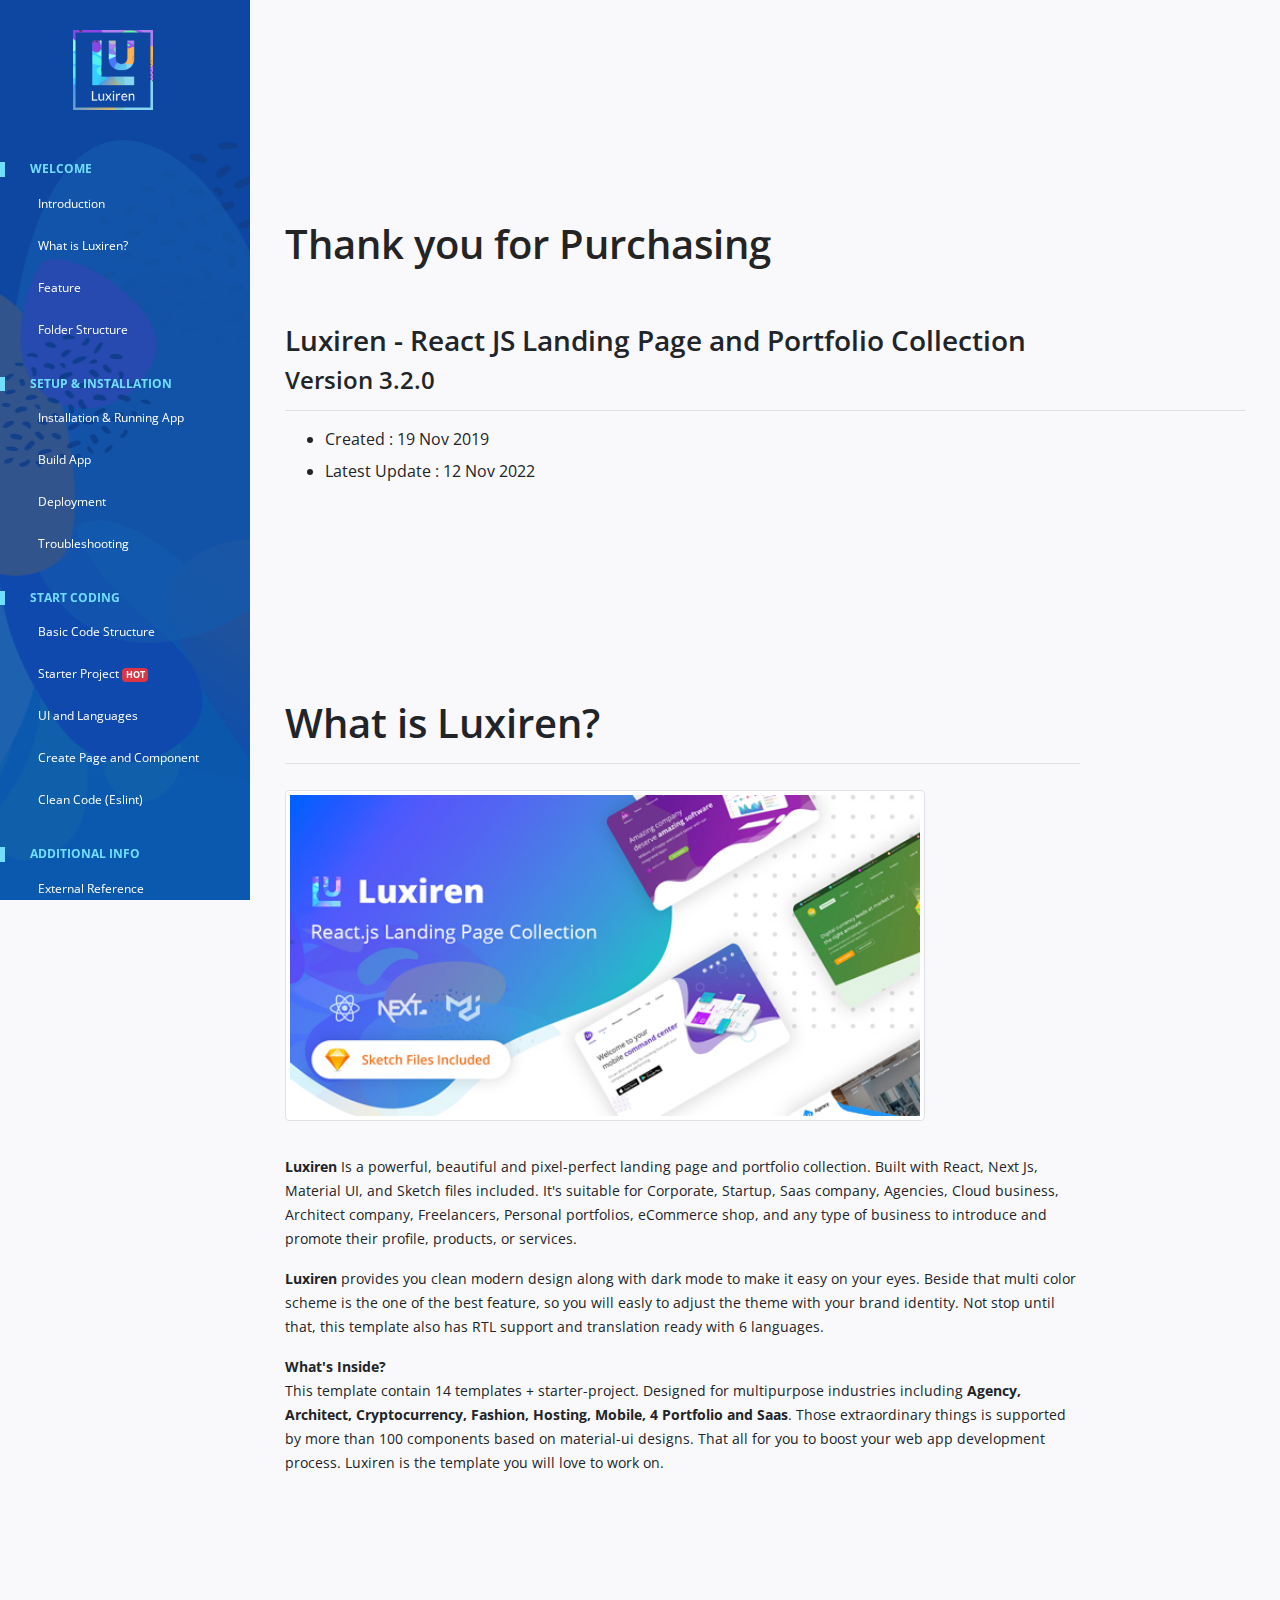
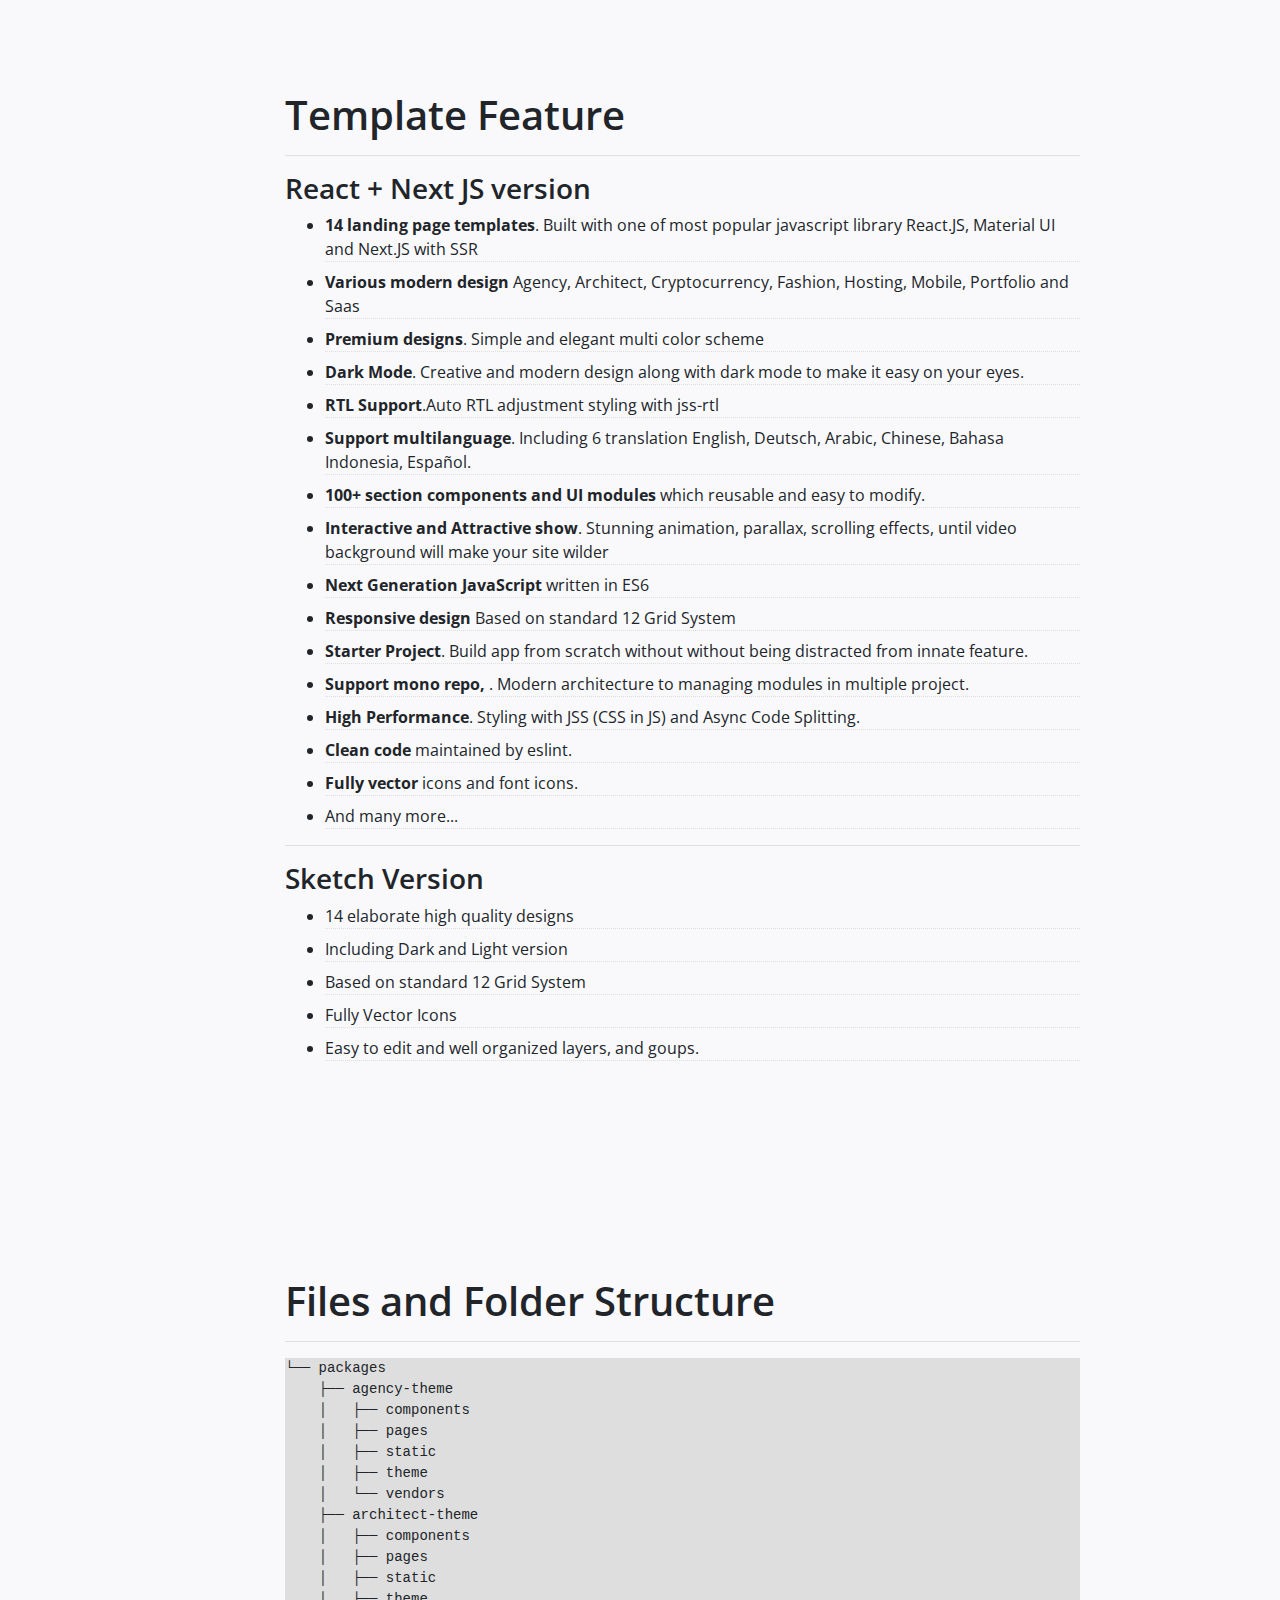
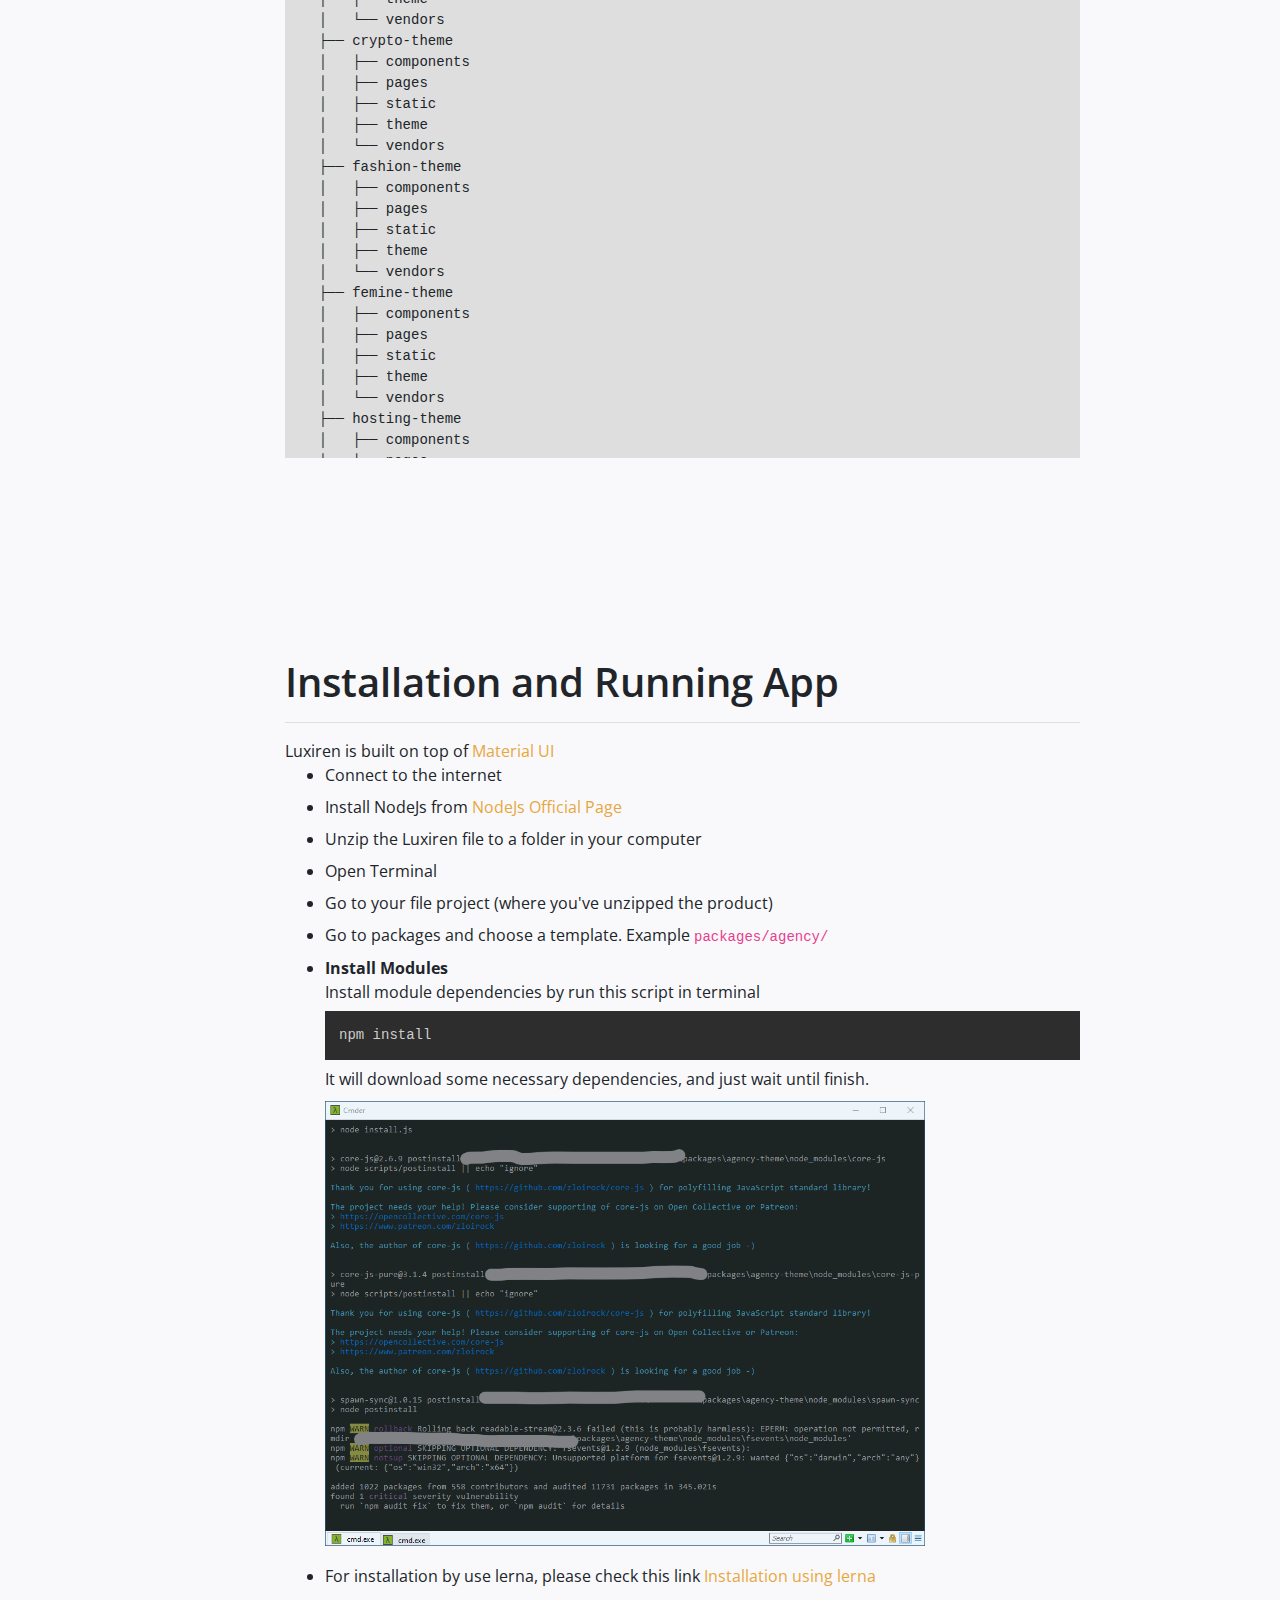
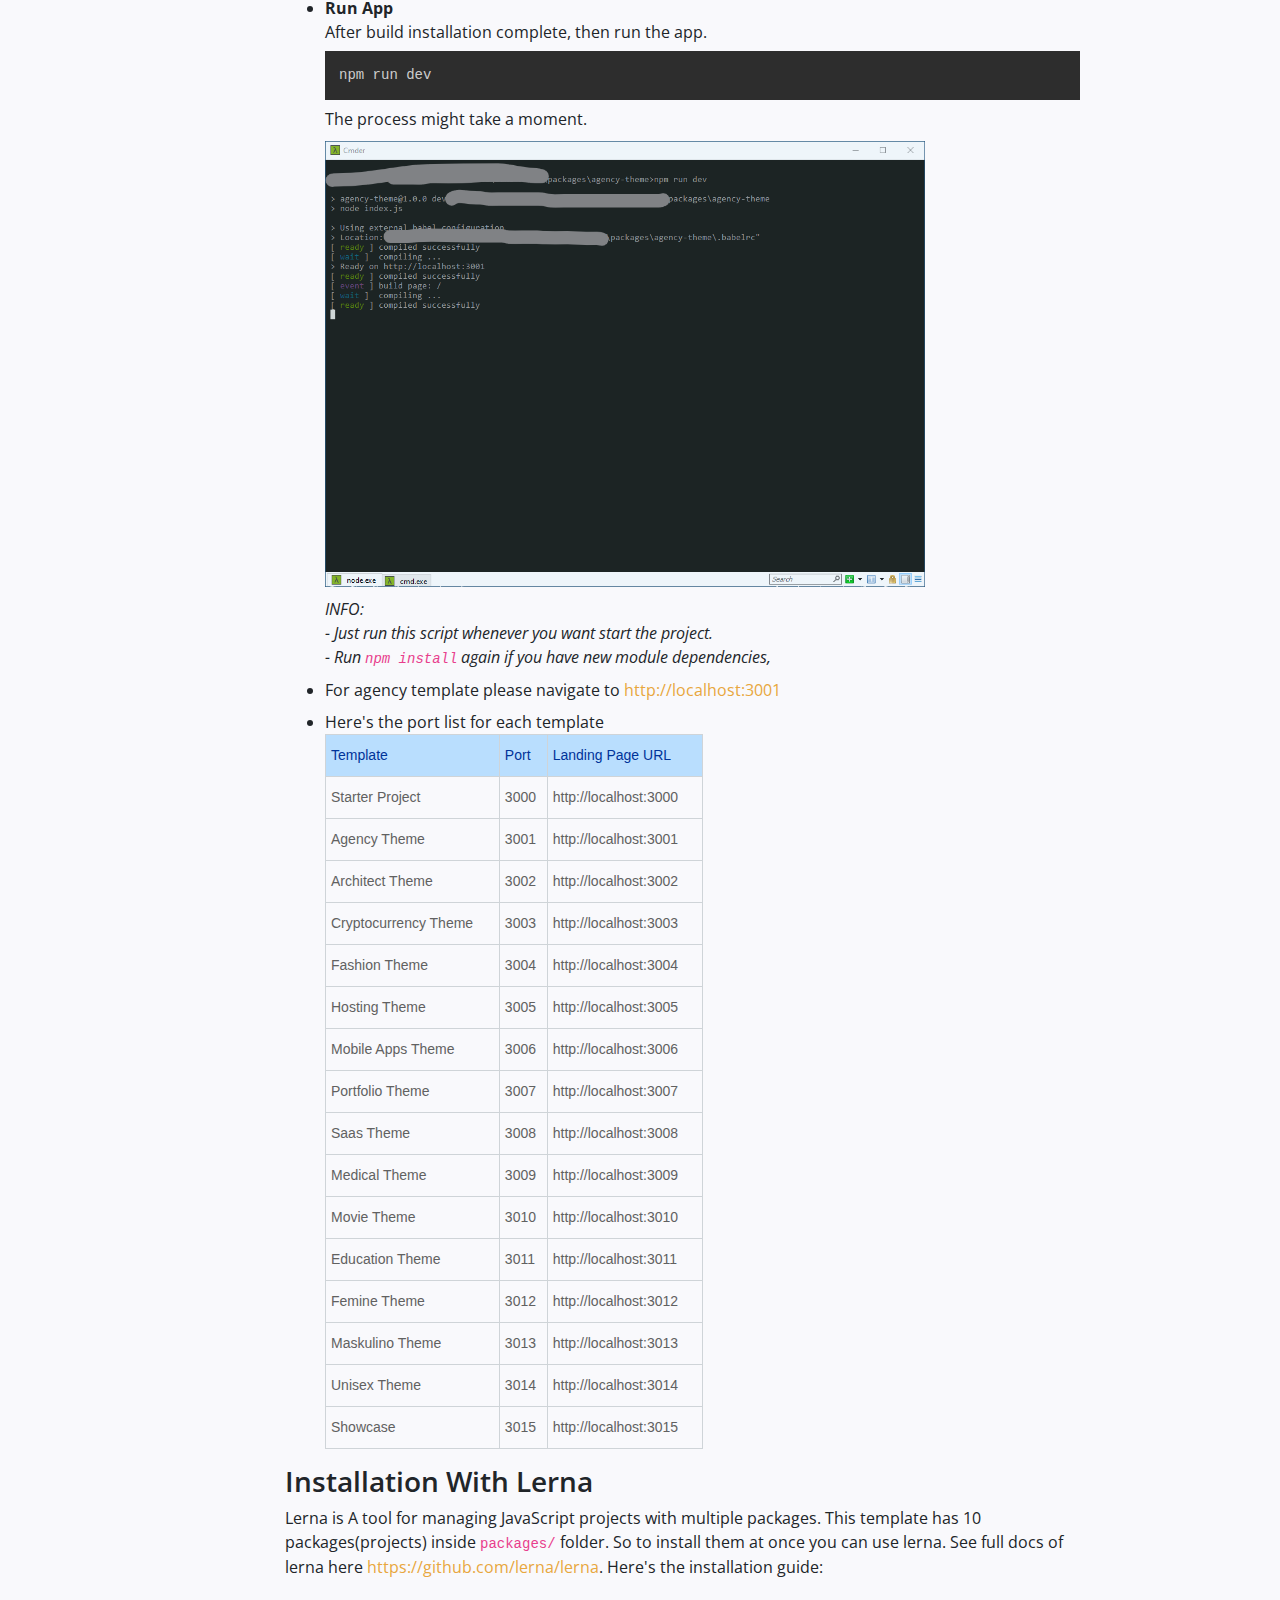
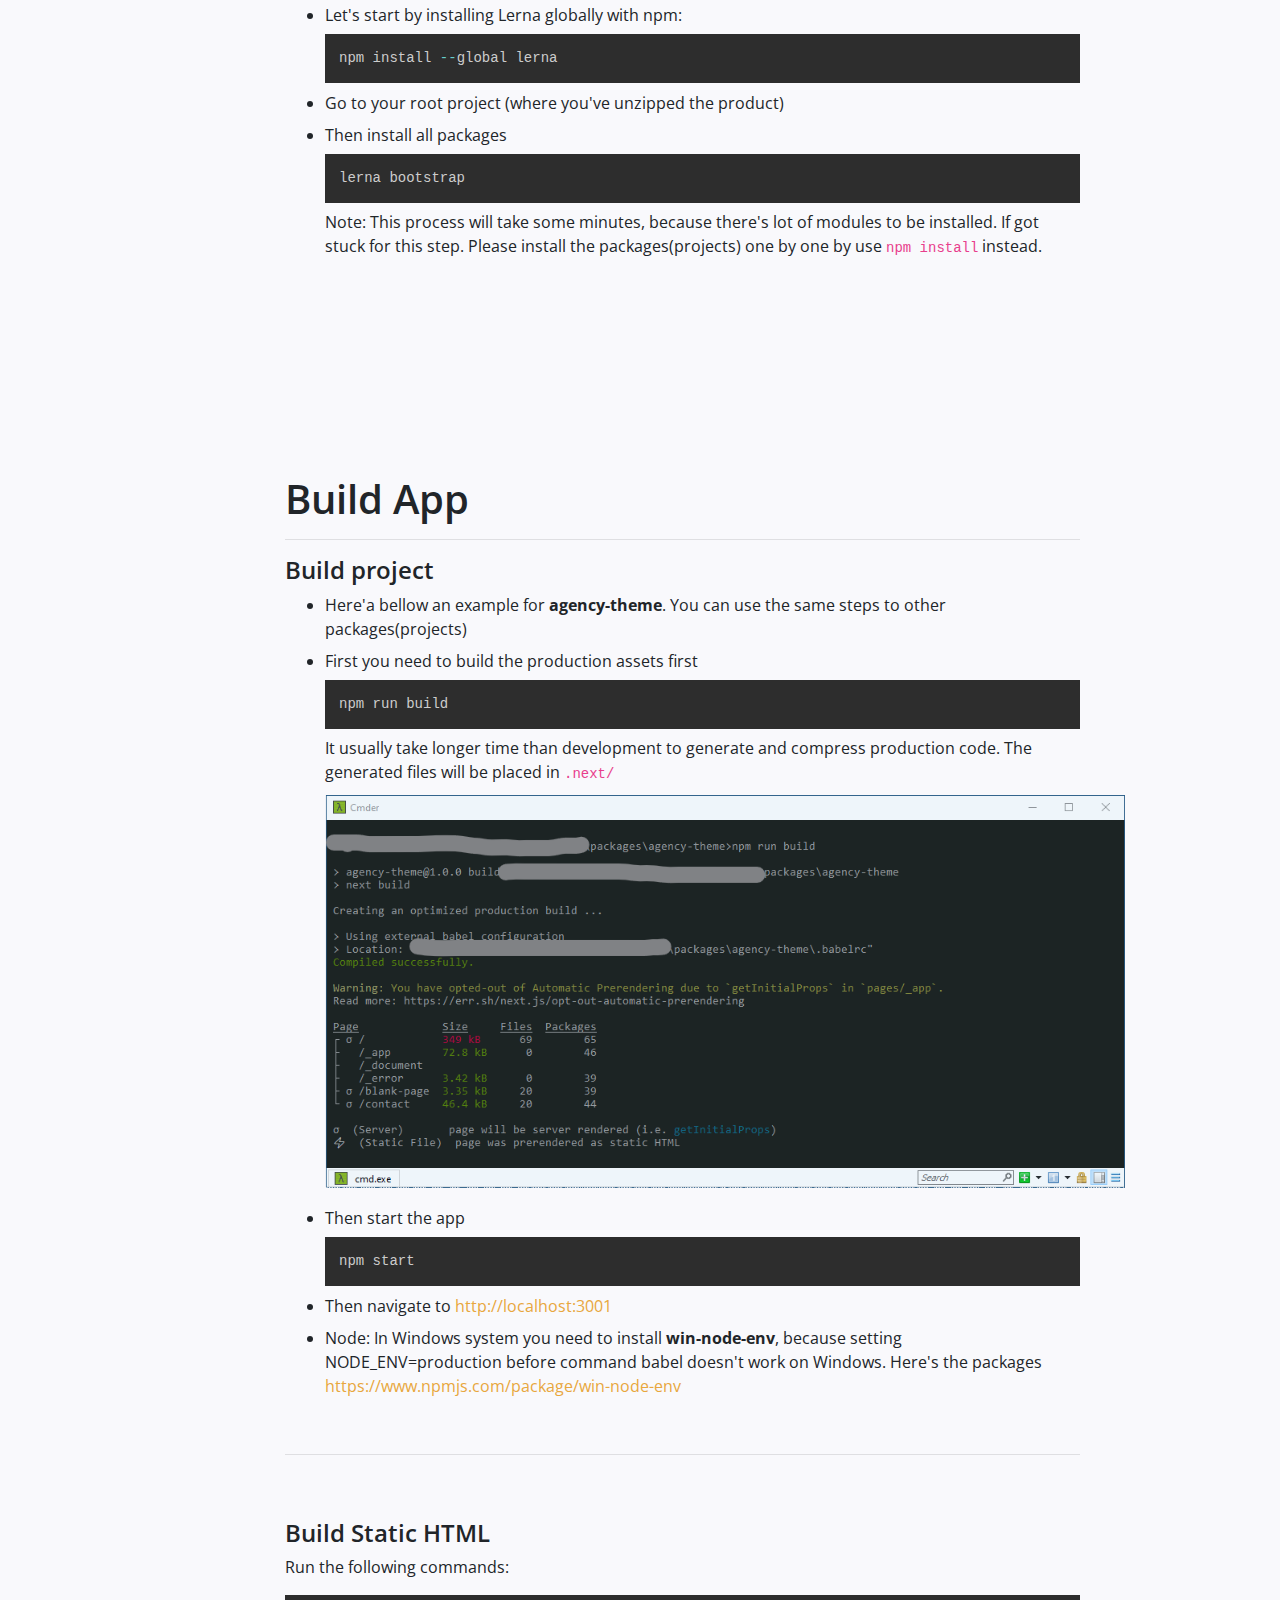
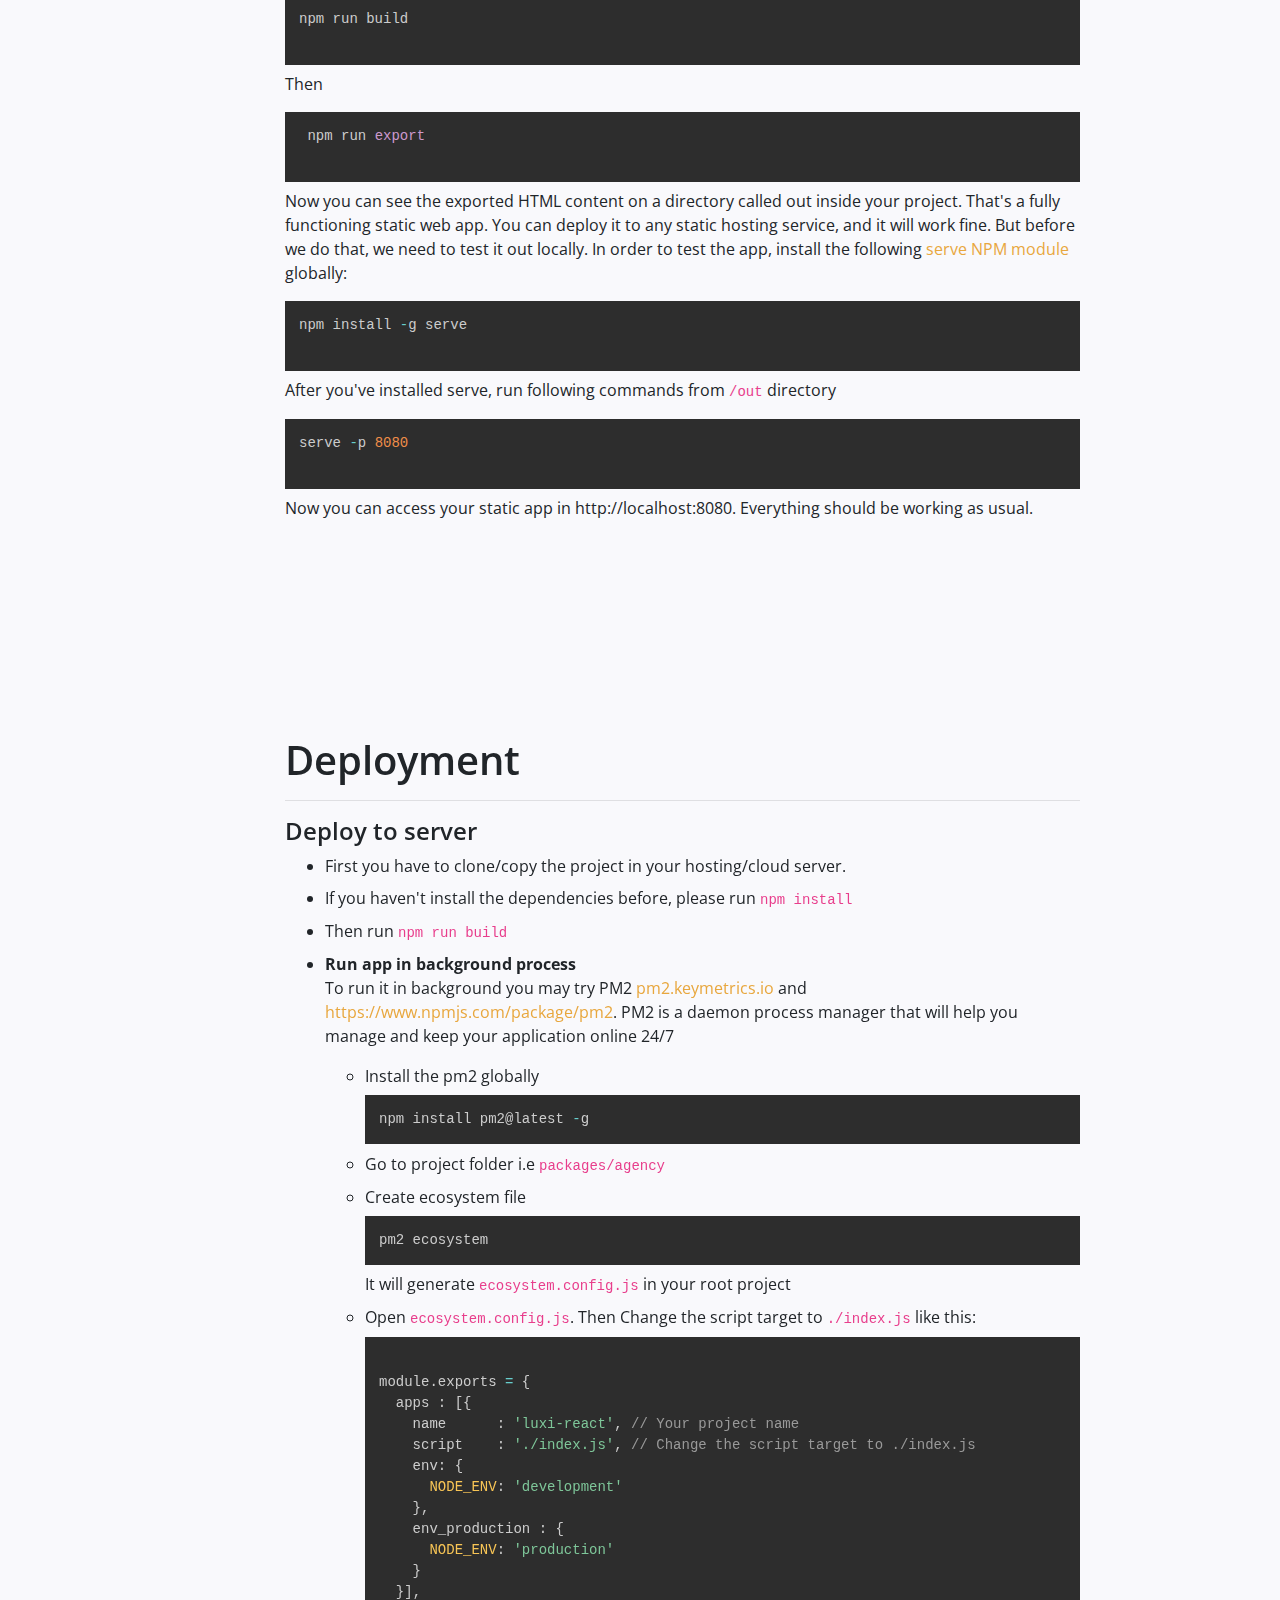
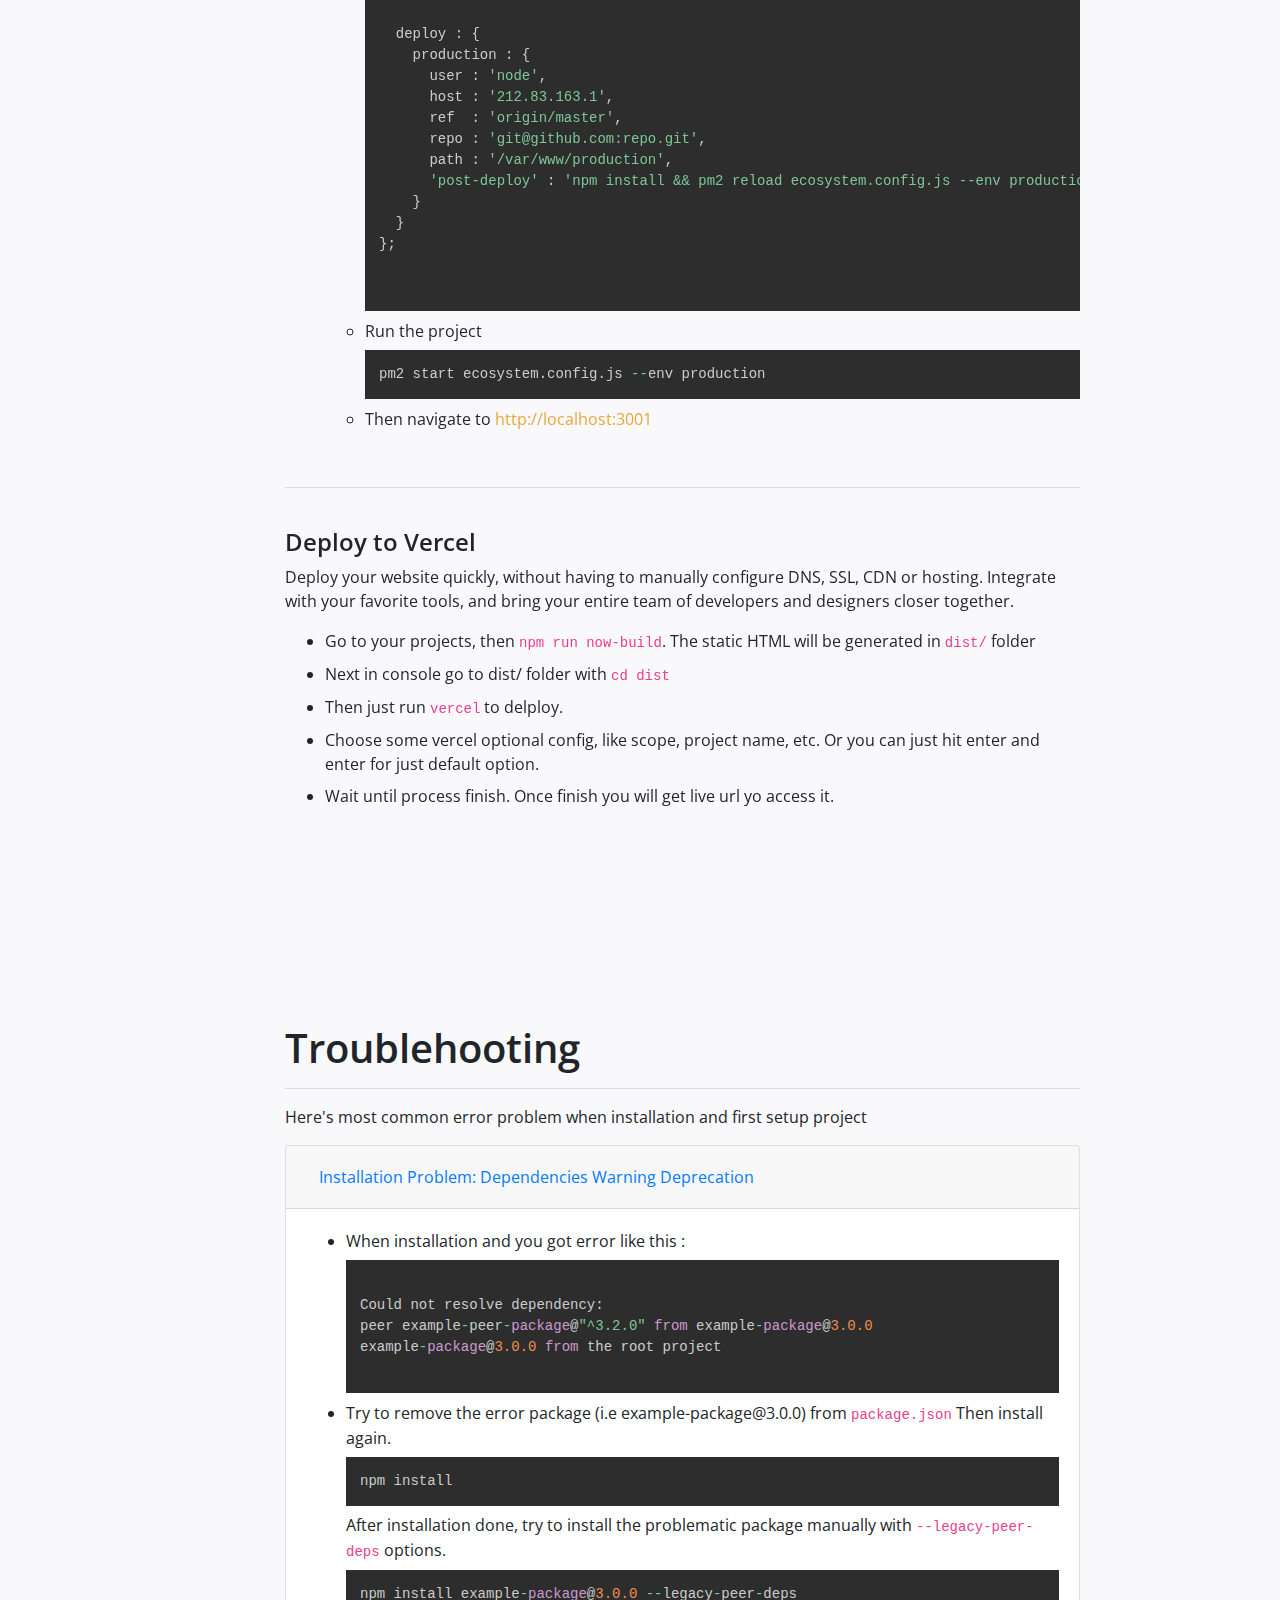
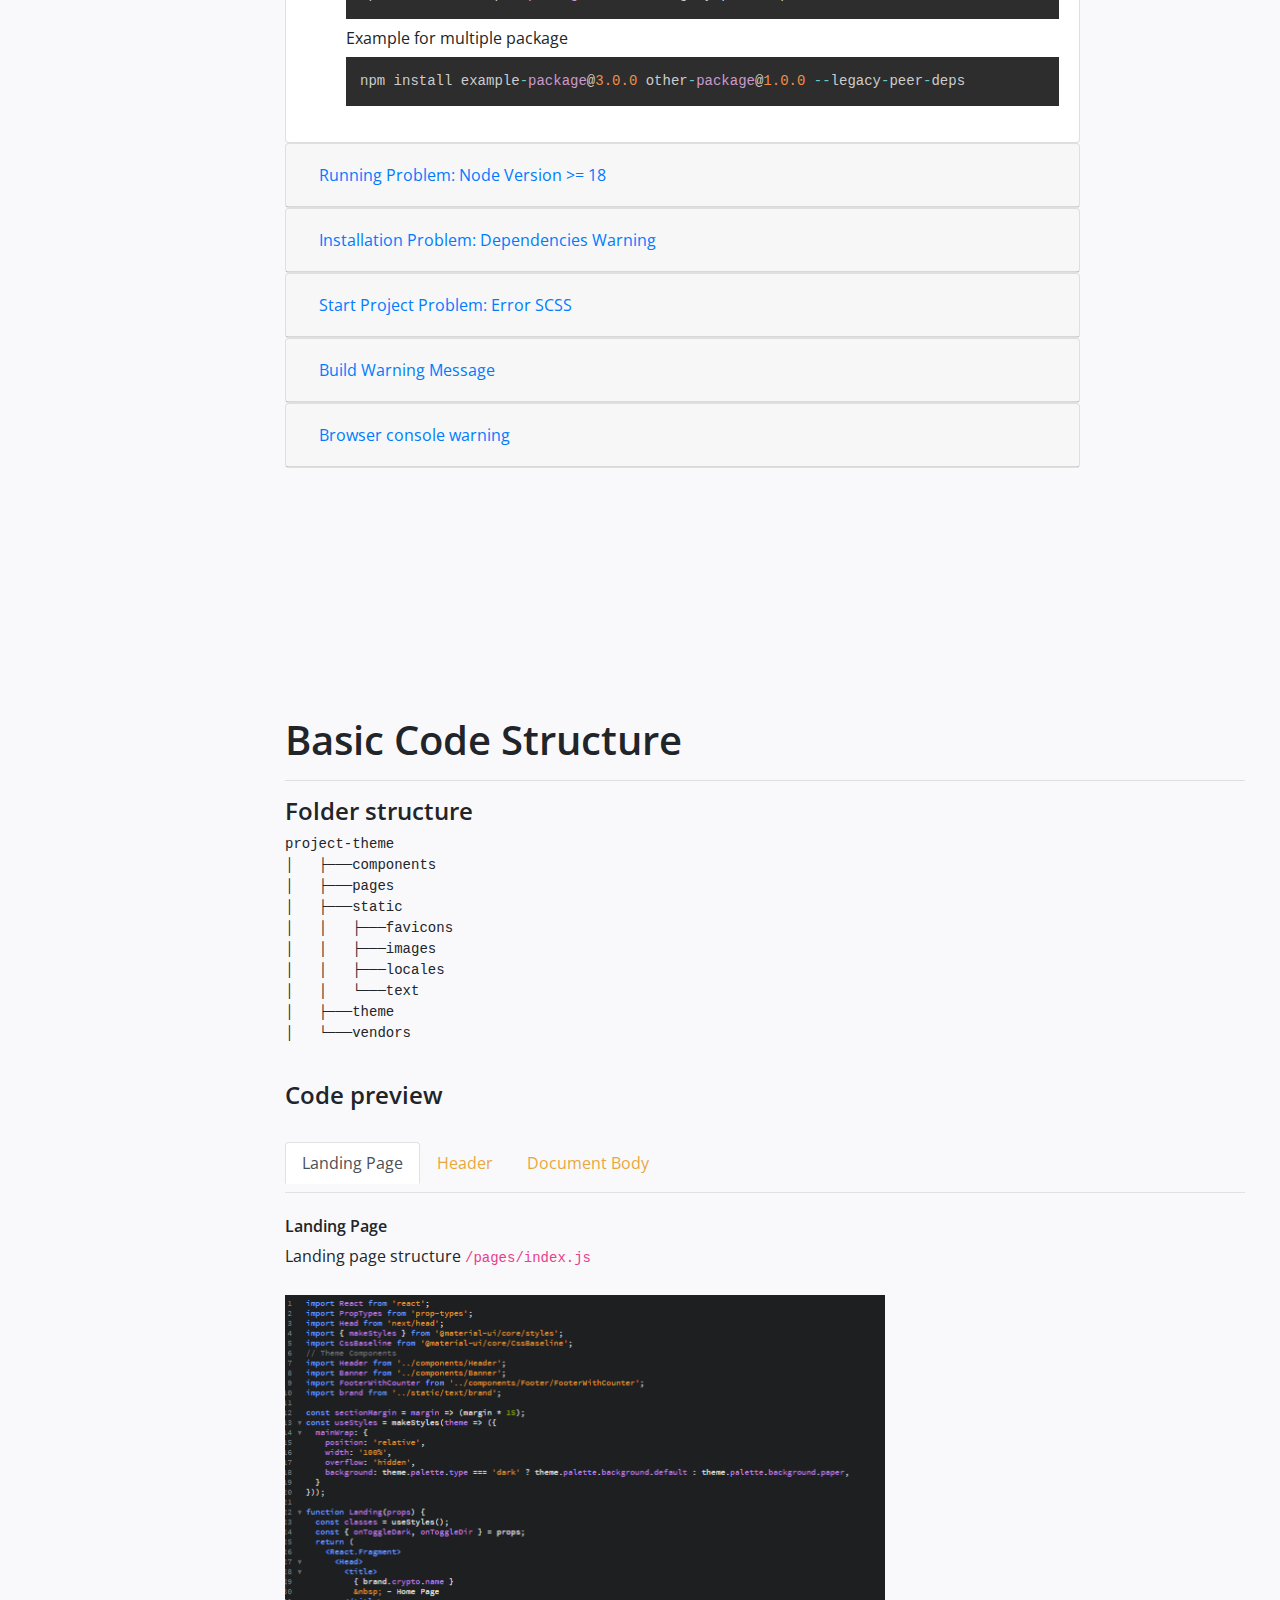
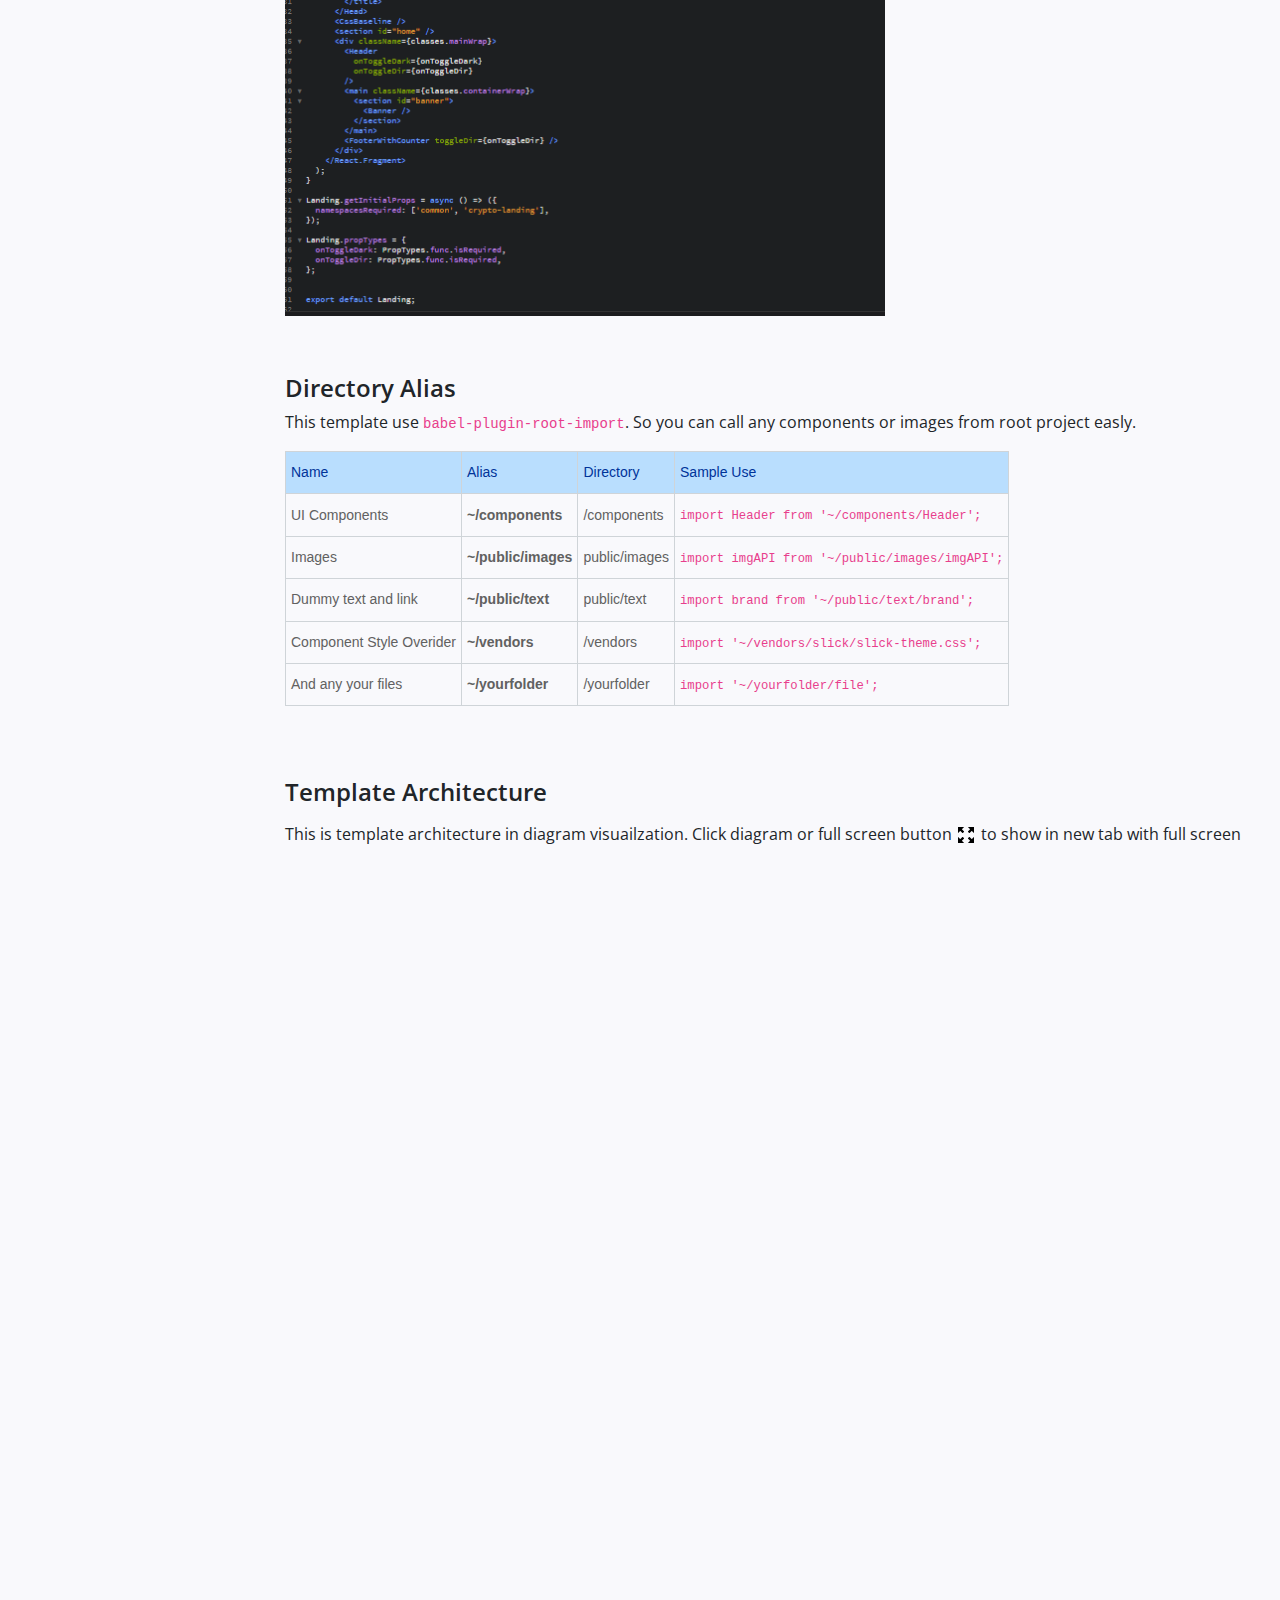
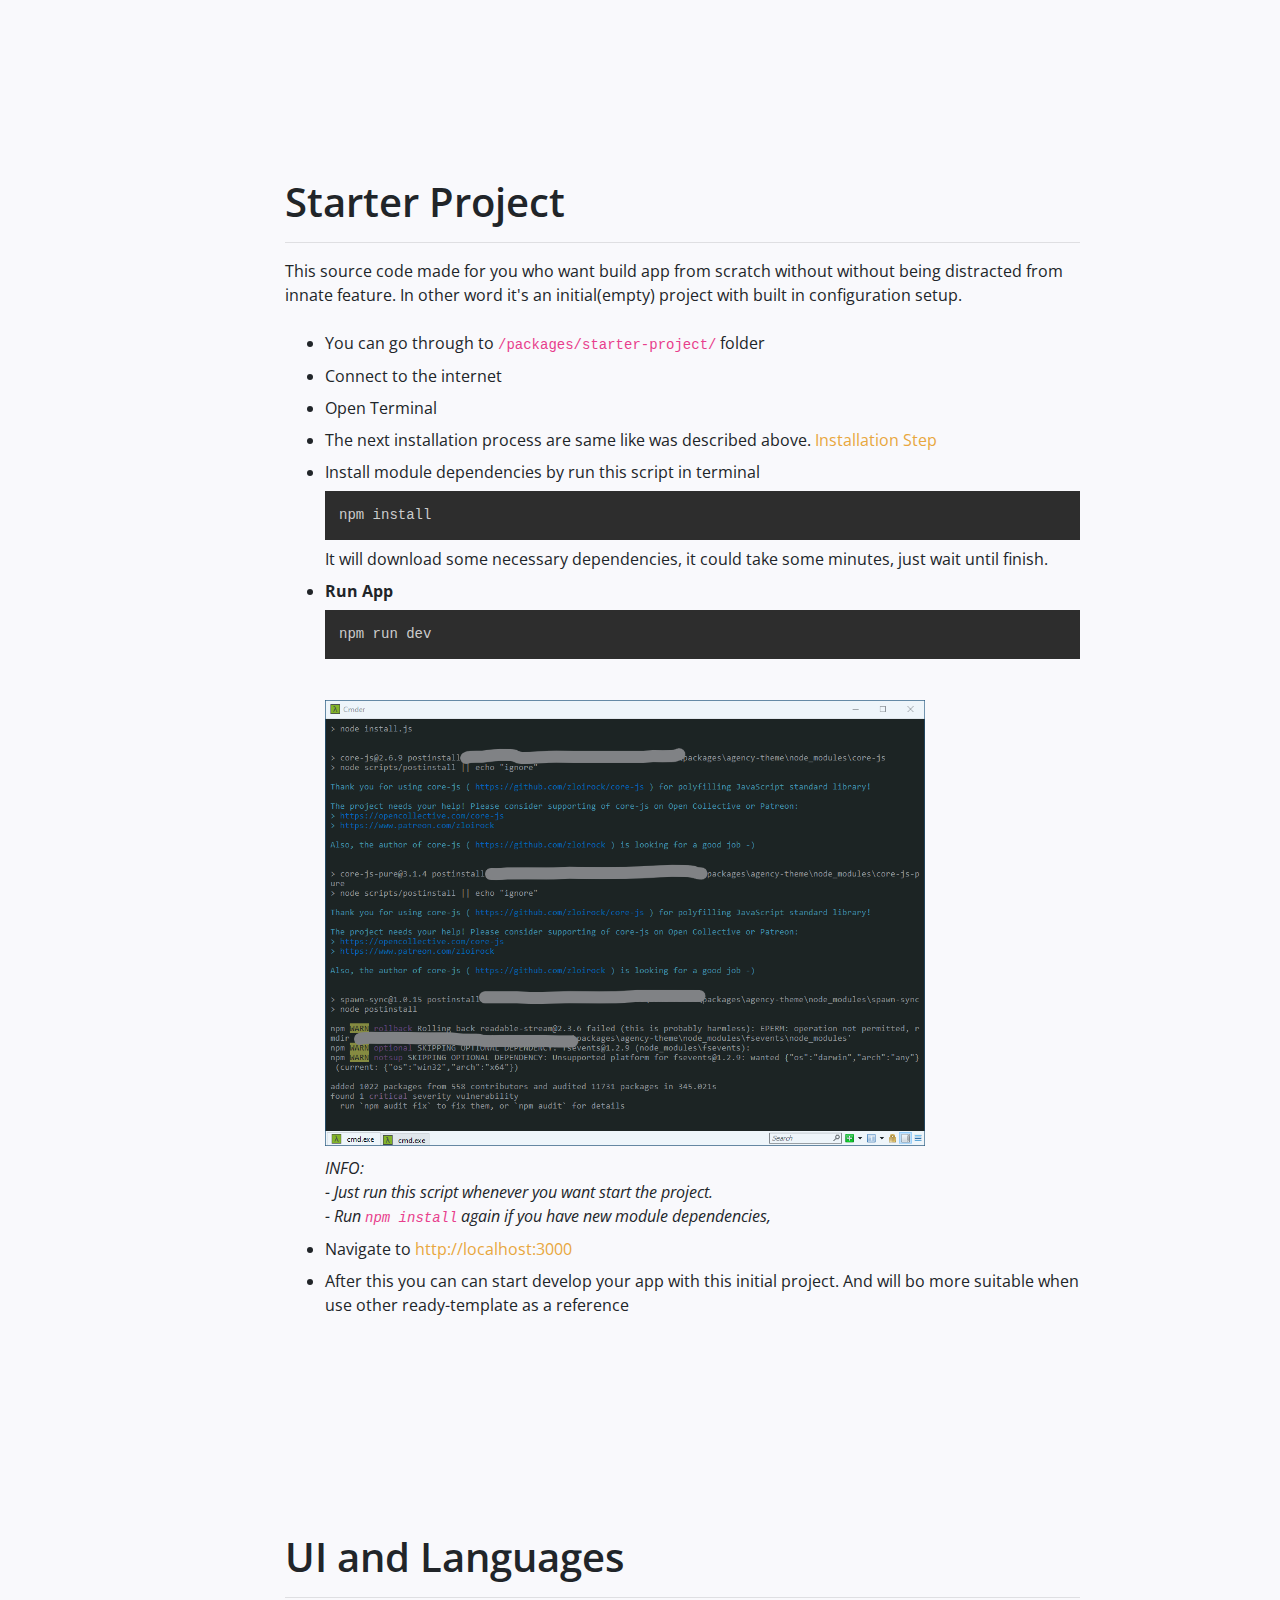
==== index.html @ 0d983381 "troubleshoot for deperecated deps" ====
<!DOCTYPE html>
<html lang="en">

<head>

    <meta charset="utf-8">
    <meta http-equiv="X-UA-Compatible" content="IE=edge">
    <meta name="viewport" content="width=device-width, shrink-to-fit=no, initial-scale=1">
    <meta name="description" content="">
    <meta name="author" content="">
    <link rel="shortcut icon" href="./favicon.ico" type="image/x-icon">
    <link rel="icon" href="./favicon.ico" type="image/x-icon">
    <title>Luxiren - Documentation</title>

    <link href="https://fonts.googleapis.com/css?family=Open+Sans:400,600,700" rel="stylesheet">

    <!-- Bootstrap Core CSS -->
    <link href="css/bootstrap.css" rel="stylesheet">
    
    <!-- Syntax Hightlighter CSS -->
    <link href="css/prism.css" rel="stylesheet">
  
    <!-- Custom CSS -->
    <link href="css/style.css" rel="stylesheet">

    <!-- HTML5 Shim and Respond.js IE8 support of HTML5 elements and media queries -->
    <!-- WARNING: Respond.js doesn't work if you view the page via file:// -->
    <!--[if lt IE 9]>
        <script src="https://oss.maxcdn.com/libs/html5shiv/3.7.0/html5shiv.js"></script>
        <script src="https://oss.maxcdn.com/libs/respond.js/1.4.2/respond.min.js"></script>
    <![endif]-->

</head>

<body>
    <div id="wrapper" class="toggled">
        <!-- Sidebar -->
        <div id="sidebar-wrapper">
            <ul class="sidebar-nav">
                <li class="sidebar-brand">
                    <a href="#" class="logo">
                        <img src="images/logo.png" alt="logo" />
                    </a>
                </li>
                <li><h3>Welcome</h3></li>
                <li>
                    <a href="#introduction" class="cur">Introduction</a>
                </li>
                <li>
                    <a href="#what">What is Luxiren?</a>
                </li>
                <li>
                    <a href="#feature">Feature</a>
                </li>
                <li>
                    <a href="#files">Folder Structure</a>
                </li>
                <li><h3>Setup &amp; Installation</h3></li>
                <li>
                    <a href="#install">Installation &amp; Running App</a>
                </li>
                <li>
                    <a href="#build">Build App</a>
                </li>
                <li>
                    <a href="#deploy">Deployment</a>
                </li>
                <li>
                    <a href="#shoot">Troubleshooting</a>
                </li>
                <li><h3>Start Coding</h3></li>
                <li>
                    <a href="#code_basic">Basic Code Structure</a>
                </li>
                <li>
                    <a href="#starter">Starter Project <span class="badge badge-danger">HOT</span></a>
                </li>
                <li>
                    <a href="#layout">UI and Languages </a>
                </li>
                <li>
                    <a href="#create_page">Create Page and Component</a>
                </li>
                <li>
                    <a href="#eslint">Clean Code (Eslint)</a>
                </li>
                <li><h3>Additional Info</h3></li>
                <li>
                    <a href="#reference">External Reference</a>
                </li>
                <li>
                    <a href="#font">Fonts and Icons</a>
                </li>
                <li>
                    <a href="#credit">Sources and Credits</a>
                </li>
                <li>
                    <a href="#support">Support</a>
                </li>
                <li>
                    <a href="#log">Change Log</a>
                </li>
            </ul>

            <span class="copy">&copy; Copyright 2022 - Luxiren</span>
        </div>
        <!-- /#sidebar-wrapper -->

        <!-- main content -->
        <div id="page-content-wrapper">
            <div class="container-fluid">
                <!-- INTRODUCTION -->
                <section class="row" id="introduction">
                    <div class="col-lg-12">
                        <h1 class="title">Thank you for Purchasing </h1>
                        <br /><br />
                        <h3>Luxiren - React JS Landing Page and Portfolio Collection</h3>
                        <h4>Version 3.2.0</h4>
                        <hr />
                        <ul>
                            <li>
                                Created : 19 Nov 2019
                            </li>
                            <li>
                                Latest Update : 12 Nov 2022
                            </li>
                        </ul>
                    </div>
                </section>
                <!-- END -->

                <!-- WHAT -->
                <section class="row" id="what">
                    <div class="col-lg-10">
                        <h1>What is Luxiren?</h1>
                        <hr />
                        <img src="images/banner.jpg" alt="banner" class="img-thumbnail" />
                        <br /><br />
                        <article>
                            <p>
                                <strong>Luxiren</strong> Is a powerful, beautiful and pixel-perfect landing page and portfolio collection. 
                                Built with React, Next Js, Material UI, and Sketch files included. 
                                It's suitable for Corporate, Startup, Saas company, Agencies, Cloud business, 
                                Architect company, Freelancers, Personal portfolios, eCommerce shop, and any type of business to introduce and promote their profile, products, or services.
                            </p>
                            <p>
                              <strong>Luxiren</strong> provides you clean modern design along with dark mode to make it easy on your eyes.
                              Beside that multi color scheme is the one of the best feature, so you will easly to adjust the theme with your brand identity.
                              Not stop until that, this template also has RTL support and translation ready with 6 languages.
                            </p>
                            <p>
                                <strong>What's Inside?</strong><br />
                                This template contain 14 templates + starter-project. Designed for multipurpose industries
                                including <strong>Agency, Architect, Cryptocurrency, Fashion, Hosting, Mobile, 4 Portfolio and Saas</strong>.
                                Those extraordinary things is supported by more than 100 components based on material-ui designs. 
                                That all for you to boost your web app development process. Luxiren is the template you will love to work on.
                            </p>
                        </article>
                    </div>
                </section>
                <!-- END -->

                <!-- FEATURE -->
                <section class="row" id="feature">
                    <div class="col-lg-10">
                        <h1>Template Feature</h1>
                        <hr />
                        <h3>React + Next JS version</h3>
                        <ul class="styled">
                            <li>
                                <strong>14 landing page templates</strong>. Built with one of most popular javascript library React.JS, Material UI and Next.JS with SSR
                            </li>
                            <li>
                              <strong>Various modern design</strong> Agency, Architect, Cryptocurrency, Fashion, Hosting, Mobile, Portfolio and Saas
                            </li>
                            <li>
                                <strong>Premium designs</strong>. Simple and elegant multi color scheme
                            </li>
                            <li>
                                <strong>Dark Mode</strong>. Creative and modern design along with dark mode to make it easy on your eyes.
                            </li>
                            <li>
                                <strong>RTL Support</strong>.Auto RTL adjustment styling with jss-rtl
                            </li>
                            <li>
                                <strong>Support multilanguage</strong>. Including 6 translation English, Deutsch, Arabic, Chinese, Bahasa Indonesia, Español.
                            </li>
                            <li>
                                <strong>100+ section components and UI modules</strong> which reusable and easy to modify.
                            </li>
                            <li>
                                <strong>Interactive and Attractive show</strong>. Stunning animation, parallax, scrolling effects, until video background will make your site wilder
                            </li>
                            <li>
                                <strong>Next Generation JavaScript</strong> written in ES6
                            </li>
                            <li>
                                <strong>Responsive design</strong> Based on standard 12 Grid System
                            </li>
                            <li>
                                <strong>Starter Project</strong>. Build app from scratch without without being distracted from innate feature.
                            </li>
                            <li>
                                <strong>Support mono repo, </strong>. Modern architecture to managing modules in multiple project.
                            </li>
                            <li>
                                <strong>High Performance</strong>. Styling with JSS (CSS in JS) and Async Code Splitting.
                            </li>
                            <li>
                                <strong>Clean code</strong> maintained by eslint.
                            </li>
                            <li>
                                <strong>Fully vector</strong> icons and font icons.
                            </li>
                            <li>
                                And many more...
                            </li>
                        </ul>
                        <hr />
                        <h3>Sketch Version</h3>
                        <ul class="styled">
                          <li>
                            14 elaborate high quality designs
                          </li>
                          <li>
                            Including Dark and Light version 
                          </li>
                          <li>
                            Based on standard 12 Grid System 
                          </li>
                          <li>
                            Fully Vector Icons 
                          </li>
                          <li>
                            Easy to edit and well organized layers, and goups. 
                          </li>
                        </ul>
                    </div>
                </section>
                <!-- END -->

                <!-- FOLDER STRUCTURE -->
                <section class="row" id="files">
                    <div class="col-lg-10">
                        <h1>Files and Folder Structure</h1>
                        <hr />
                      <div class="directory-tree">
                        <pre>
└── packages
    ├── agency-theme
    │   ├── components
    │   ├── pages
    │   ├── static
    │   ├── theme
    │   └── vendors
    ├── architect-theme
    │   ├── components
    │   ├── pages
    │   ├── static
    │   ├── theme
    │   └── vendors
    ├── crypto-theme
    │   ├── components
    │   ├── pages
    │   ├── static
    │   ├── theme
    │   └── vendors
    ├── fashion-theme
    │   ├── components
    │   ├── pages
    │   ├── static
    │   ├── theme
    │   └── vendors
    ├── femine-theme
    │   ├── components
    │   ├── pages
    │   ├── static
    │   ├── theme
    │   └── vendors
    ├── hosting-theme
    │   ├── components
    │   ├── pages
    │   ├── static
    │   ├── theme
    │   └── vendors
    ├── maskulino-theme
    │   ├── components
    │   ├── pages
    │   ├── static
    │   ├── theme
    │   └── vendors
    ├── mobile-apps-theme
    │   ├── components
    │   ├── pages
    │   ├── static
    │   ├── theme
    │   └── vendors
    ├── profile-theme
    │   ├── components
    │   ├── pages
    │   ├── static
    │   ├── theme
    │   └── vendors
    ├── saas-theme
    │   ├── components
    │   ├── pages
    │   ├── static
    │   ├── theme
    │   └── vendors
    ├── unisex-theme
    │   ├── components
    │   ├── pages
    │   ├── static
    │   ├── theme
    │   └── vendors
    ├── showcase
    │   ├── components
    │   ├── pages
    │   ├── static
    │   ├── theme
    │   └── vendors
    └── starter-project
        ├── components
        ├── pages
        ├── static
        ├── theme
        └── vendors                                                                  
                        </pre>
                      </div>
                    </div>
                </section>
                <!-- END -->
                
                <!-- INSTALL -->
                <section class="row" id="install">
                    <div class="col-lg-10">
                        <h1>Installation and Running App</h1>
                        <hr />
                        Luxiren is built on top of <a href="https://material-ui.com/" target="_blank">Material UI</a>
						<ul>
							<li>Connect to the internet</li>
							<li>Install NodeJs from <a href="https://nodejs.org/en/" target="_blank" rel="noopener noreferrer">NodeJs Official Page</a></li>
							<li>Unzip the Luxiren file to a folder in your computer</li>
							<li>Open Terminal</li>
							<li>Go to your file project (where you've unzipped the product)</li>
                            <li>Go to packages and choose a template. Example <code>packages/agency/</code></li>
							<li>
                                <strong>Install Modules</strong><br />
								Install module dependencies by run this script in terminal
								<pre><code class="language-js">npm install</code></pre>
                                It will download some necessary dependencies, and just wait until finish.
                                <br />
                                <img src="images/cmd1.png" width="600" alt="process" />
                                <br />
							</li>
                            <li>For installation by use lerna, please check this link <a href="#lerna">Installation using lerna</a></li>
							<li>
                                <strong>Run App</strong><br />
								After build installation complete, then run the app.
								<pre><code class="language-js">npm run dev</code></pre>
                                The process might take a moment.
                                <br />
                                <img src="images/cmd1_1.png" width="600" alt="process" />
                                <br />
								<em>INFO: <br />
									- Just run this script whenever you want start the project.<br />
									- Run <code>npm install</code> again if you have new module dependencies,<br />
								</em>
							</li>
							<li>For agency template please navigate to <a href="http://localhost:3001" target="_blank">http://localhost:3001</a></li>
                            <li>
                              Here's the port list for each template
                              <table class="tg" width="50%">
                                <thead>
                                  <tr>
                                    <th>Template</th>
                                    <th>Port</th>
                                    <th>Landing Page URL</th>
                                  </tr>
                                </thead>
                                <tbody>
                                  <tr>
                                    <td>Starter Project</td>
                                    <td>3000</td>
                                    <td>http://localhost:3000</td>
                                  </tr>
                                  <tr>
                                    <td>Agency Theme</td>
                                    <td>3001</td>
                                    <td>http://localhost:3001</td>
                                  </tr>
                                  <tr>
                                    <td>Architect Theme</td>
                                    <td>3002</td>
                                    <td>http://localhost:3002</td>
                                  </tr>
                                  <tr>
                                    <td>Cryptocurrency Theme</td>
                                    <td>3003</td>
                                    <td>http://localhost:3003</td>
                                  </tr>
                                  <tr>
                                    <td>Fashion Theme</td>
                                    <td>3004</td>
                                    <td>http://localhost:3004</td>
                                  </tr>
                                  <tr>
                                    <td>Hosting Theme</td>
                                    <td>3005</td>
                                    <td>http://localhost:3005</td>
                                  </tr>
                                  <tr>
                                    <td>Mobile Apps Theme</td>
                                    <td>3006</td>
                                    <td>http://localhost:3006</td>
                                  </tr>
                                  <tr>
                                    <td>Portfolio Theme</td>
                                    <td>3007</td>
                                    <td>http://localhost:3007</td>
                                  </tr>
                                  <tr>
                                    <td>Saas Theme</td>
                                    <td>3008</td>
                                    <td>http://localhost:3008</td>
                                  </tr>
                                  <tr>
                                    <td>Medical Theme</td>
                                    <td>3009</td>
                                    <td>http://localhost:3009</td>
                                  </tr>
                                  <tr>
                                    <td>Movie Theme</td>
                                    <td>3010</td>
                                    <td>http://localhost:3010</td>
                                  </tr>
                                  <tr>
                                    <td>Education Theme</td>
                                    <td>3011</td>
                                    <td>http://localhost:3011</td>
                                  </tr>
                                  <tr>
                                    <td>Femine Theme</td>
                                    <td>3012</td>
                                    <td>http://localhost:3012</td>
                                  </tr>
                                  <tr>
                                    <td>Maskulino Theme</td>
                                    <td>3013</td>
                                    <td>http://localhost:3013</td>
                                  </tr>
                                  <tr>
                                    <td>Unisex Theme</td>
                                    <td>3014</td>
                                    <td>http://localhost:3014</td>
                                  </tr>
                                  <tr>
                                    <td>Showcase</td>
                                    <td>3015</td>
                                    <td>http://localhost:3015</td>
                                  </tr>
                                </tbody>
                              </table>
                            </li>
						</ul>
                        <div id="lerna">
                          <h3>Installation With Lerna</h3>
                          Lerna is A tool for managing JavaScript projects with multiple packages.
                          This template has 10 packages(projects) inside <code>packages/</code> folder.
                          So to install them at once you can use lerna. See full docs of lerna here <a href="https://github.com/lerna/lerna">https://github.com/lerna/lerna</a>.
                          Here's the installation guide:<br /><br />
                          <ul>
                            <li>
                              Let's start by installing Lerna globally with npm:
                              <pre><code class="language-js">npm install --global lerna</code></pre>
                            </li>
                            <li>Go to your root project (where you've unzipped the product)</li>
                            <li>
                              Then install all packages
                              <pre><code class="language-js">lerna bootstrap</code></pre>
                              Note: This process will take some minutes, because there's lot of modules to be installed.
                              If got stuck for this step. Please install the packages(projects) one by one by use <code>npm install</code> instead.
                            </li>
                          </ul>
                        </div>
                    </div>
                </section>
                <!-- END -->
              
              
				<!-- BUILD APP -->
                <section class="row" id="build">
                  <div class="col-lg-10">
                        <h1>Build App</h1>
                        <hr />
                        <h4>Build project</h4>
						<ul>
                            <li>Here'a bellow an example for <strong>agency-theme</strong>. You can use the same steps to other packages(projects)</li>
							<li>
                                First you need to build the production assets first
								<pre><code class="language-js">npm run build</code></pre>
								It usually take longer time than development to generate and compress production code.
								The generated files will be placed in <code>.next/</code>
                                <img src="images/cmd2.png" width="800" alt="process" />
							</li>
                            <li>
                                Then start the app
								<pre><code class="language-js">npm start</code></pre>
							</li>
							<li>Then navigate to <a href="http://localhost:3001" target="_blank">http://localhost:3001</a></li>
                            <li>
                              Node: In Windows system you need to install <strong>win-node-env</strong>, because setting NODE_ENV=production before command babel doesn't work on Windows.
                              Here's the packages <a href="https://www.npmjs.com/package/win-node-env" target="_blank">https://www.npmjs.com/package/win-node-env</a>
                            </li>
						</ul>
                        <br />
                        <hr />
                        <br />
                        <br />
                        <h4>Build Static HTML</h4>
                        <p>Run the following commands:</p>
                        <pre>
<code class="language-js">npm run build</code>
                        </pre>
                        <p>Then</p>
                        <pre>
 <code class="language-js">npm run export</code>
                        </pre>
                        <p>
                          Now you can see the exported HTML content on a directory called out inside your project.

That's a fully functioning static web app. You can deploy it to any static hosting service, and it will work fine. But before we do that, we need to test it out locally.

In order to test the app, install the following <a target="_blank" rel="noopener noreferrer" href="https://www.npmjs.com/package/serve">serve NPM module </a> globally:
                        </p>
                        <pre>
<code class="language-js">npm install -g serve</code>
                        </pre>
                        <p>After you've installed serve, run following commands from <code>/out</code> directory</p>
                        <pre>
<code class="language-js">serve -p 8080</code>
                        </pre>
                        <p>
                          Now you can access your static app in http://localhost:8080. Everything should be working as usual.
                        </p>
                    </div>
                </section>
                <!-- END -->
              
              
				<!-- DEPLOYMENT APP -->
                <section class="row" id="deploy">
                    <div class="col-lg-10">
                        <h1>Deployment</h1>
                        <hr />
                        <h4>Deploy to server</h4>
                        <ul>
                          <li>First you have to clone/copy the project in your hosting/cloud server.</li>
                          <li>If you haven't install the dependencies before, please run <code>npm install</code></li>
                          <li>Then run <code>npm run build</code></li>
                          <li>
                            <strong>Run app in background process</strong>
                            <p>
                              To run it in background you may try PM2 <a href="pm2.keymetrics.io">pm2.keymetrics.io</a> and <a href="https://www.npmjs.com/package/pm2" target="_blank">https://www.npmjs.com/package/pm2</a>.
                              PM2 is a daemon process manager that will help you manage and keep your application online 24/7
                            </p>
                            <ul>
                              <li>
                                Install the pm2 globally
                                <pre><code class="language-js">npm install pm2@latest -g</code></pre>
                              </li>
                              <li>
                                Go to project folder i.e <code>packages/agency</code>
                              </li>
                              <li>
                                Create ecosystem file
                                <pre><code class="language-js">pm2 ecosystem</code></pre>
                                It will generate <code>ecosystem.config.js</code> in your root project
                              </li>
                              <li>
                                Open <code>ecosystem.config.js</code>.
                                Then Change the script target to <code>./index.js</code> like this:
                                <pre>
                                  <code class="language-js">
module.exports = {
  apps : [{
    name      : 'luxi-react', // Your project name
    script    : './index.js', // Change the script target to <code>./index.js</code>
    env: {
      NODE_ENV: 'development'
    },
    env_production : {
      NODE_ENV: 'production'
    }
  }],

  deploy : {
    production : {
      user : 'node',
      host : '212.83.163.1',
      ref  : 'origin/master',
      repo : 'git@github.com:repo.git',
      path : '/var/www/production',
      'post-deploy' : 'npm install && pm2 reload ecosystem.config.js --env production'
    }
  }
};
                                  </code>
                                </pre>
                              </li>
                              <li>
                                Run the project
                                <pre><code class="language-js">pm2 start ecosystem.config.js --env production</code></pre>
                              </li>
                              <li>Then navigate to <a href="http://localhost:3001" target="_blank">http://localhost:3001</a></li>
                            </ul>
                          </li>
                        </ul>
                        <br />
                        <hr />
                        <br />
                        <h4>Deploy to Vercel</h4>
                        <p>Deploy your website quickly, without having to manually configure DNS, SSL, CDN or hosting. Integrate with your favorite tools, and bring your entire team of developers and designers closer together.</p>
                        <ul>
                          <li>Go to your projects, then <code>npm run now-build</code>. The static HTML will be generated in <code>dist/</code> folder</li>
                          <li>Next in console go to dist/ folder with <code>cd dist</code> </li>
                          <li>Then just run <code>vercel</code> to delploy.</li>
                          <li>Choose some vercel optional config, like scope, project name, etc. Or you can just hit enter and enter for just default option. </li> 
                          <li>Wait until process finish. Once finish you will get live url yo access it.</li>
                        </ul>
                    </div>
                </section>
                <!-- END -->
              
                <!-- TROUBLESHOOTING APP -->
                <section class="row" id="shoot">
                    <div class="col-lg-10">
                        <h1>Troublehooting</h1>
                        <hr />
                        <p>Here's most common error problem when installation and first setup project</p>
                        <div class="accordion" id="accordionExample">
                          <div class="card">
                            <div class="card-header" id="headingDeprecated">
                              <h5 class="mb-0">
                                <button class="btn btn-link collapsed" type="button" data-toggle="collapse" data-target="#collapseDeprecated" aria-expanded="false" aria-controls="collapseOne">
                                  Installation Problem: Dependencies Warning Deprecation
                                </button>
                              </h5>
                            </div>

                            <div id="collapseDeprecated" class="show collapse" aria-labelledby="headingOne" data-parent="#accordionExample" style="">
                              <div class="card-body">
                                <ul>
                                  <li>
                                      When installation and you got error like this :<br>
                                      <pre class=" language-js"><code class=" language-js">
Could not resolve dependency<span class="token punctuation">:</span>
peer example<span class="token operator">-</span>peer<span class="token operator">-</span><span class="token keyword">package</span>@<span class="token string">"^3.2.0"</span> <span class="token keyword">from</span> example<span class="token operator">-</span><span class="token keyword">package</span>@<span class="token number">3.0</span><span class="token number">.0</span>
example<span class="token operator">-</span><span class="token keyword">package</span>@<span class="token number">3.0</span><span class="token number">.0</span> <span class="token keyword">from</span> the root project
        </code></pre>
                                    </li>
                                    <li>
                                      Try to remove the error package (i.e example-package@3.0.0) from <code>package.json</code> Then install again. 
                                      <pre class=" language-js"><code class=" language-js">npm install</code></pre>
                                      After installation done, try to install the problematic package manually with <code>--legacy-peer-deps</code> options. 
                                      <pre class=" language-js"><code class=" language-js">npm install example<span class="token operator">-</span><span class="token keyword">package</span>@<span class="token number">3.0</span><span class="token number">.0</span> <span class="token operator">--</span>legacy<span class="token operator">-</span>peer<span class="token operator">-</span>deps</code></pre>
                                      Example for multiple package
                                      <pre class=" language-js"><code class=" language-js">npm install example<span class="token operator">-</span><span class="token keyword">package</span>@<span class="token number">3.0</span><span class="token number">.0</span> other<span class="token operator">-</span><span class="token keyword">package</span>@<span class="token number">1.0</span><span class="token number">.0</span> <span class="token operator">--</span>legacy<span class="token operator">-</span>peer<span class="token operator">-</span>deps</code></pre>
                                    </li>
                                </ul>
                              </div>
                            </div>
                          </div>
                          <div class="card">
                            <div class="card-header" id="headingNode18">
                              <h5 class="mb-0">
                                <button class="btn btn-link" type="button" data-toggle="collapse" data-target="#collapseNode18" aria-expanded="true" aria-controls="collapseOne">
                                  Running Problem: Node Version &gt;= 18
                                </button>
                              </h5>
                            </div>

                            <div id="collapseNode18" class="collapse" aria-labelledby="headingOne" data-parent="#accordionExample" style="">
                              <div class="card-body">
                                <ul>
                                  <li>
                                      When you run npm run dev, build, etc, then you got error like this :br /&gt;
                                      <pre class=" language-js"><code class=" language-js">
Error<span class="token punctuation">:</span> error<span class="token punctuation">:</span><span class="token number">0308010</span>C<span class="token punctuation">:</span>digital envelope routines<span class="token punctuation">:</span><span class="token punctuation">:</span>unsupported
    at <span class="token keyword">new</span> <span class="token class-name">Hash</span> <span class="token punctuation">(</span>node<span class="token punctuation">:</span>internal<span class="token operator">/</span>crypto<span class="token operator">/</span>hash<span class="token punctuation">:</span><span class="token number">67</span><span class="token punctuation">:</span><span class="token number">19</span><span class="token punctuation">)</span>
    at Object<span class="token punctuation">.</span><span class="token function">createHash</span> <span class="token punctuation">(</span>node<span class="token punctuation">:</span>crypto<span class="token punctuation">:</span><span class="token number">130</span><span class="token punctuation">:</span><span class="token number">10</span><span class="token punctuation">)</span>
        </code></pre>
                                    </li>
                                    <li>
                                      Open terminal and paste these as described:
                                      <ol>
                                        <li>
                                          Linux and macOS (Windows Git Bash)
                                          <pre class=" language-js"><code class=" language-js"><span class="token keyword">export</span> <span class="token constant">NODE_OPTIONS</span><span class="token operator">=</span><span class="token operator">--</span>openssl<span class="token operator">-</span>legacy<span class="token operator">-</span>provider</code></pre>
                                        </li>
                                        <li>
                                          Windows command prompt
                                          <pre class=" language-js"><code class=" language-js"><span class="token keyword">set</span> <span class="token constant">NODE_OPTIONS</span><span class="token operator">=</span><span class="token operator">--</span>openssl<span class="token operator">-</span>legacy<span class="token operator">-</span>provider</code></pre>
                                        </li>
                                        <li>
                                          Windows PowerShell
                                          <pre class=" language-js"><code class=" language-js">$env<span class="token punctuation">:</span><span class="token constant">NODE_OPTIONS</span> <span class="token operator">=</span> <span class="token string">"--openssl-legacy-provider"</span></code></pre>
                                        </li>
                                      </ol>
                                    </li>
                                    <li>
                                      Then try <code>npm run dev</code> or <code>npm run build</code> again
                                    </li>
                                </ul>
                              </div>
                            </div>
                          </div>
                          <div class="card">
                            <div class="card-header" id="headingOne">
                              <h5 class="mb-0">
                                <button class="btn btn-link" type="button" data-toggle="collapse" data-target="#collapseOne" aria-expanded="true" aria-controls="collapseOne">
                                  Installation Problem: Dependencies Warning
                                </button>
                              </h5>
                            </div>

                            <div id="collapseOne" class="collapse" aria-labelledby="headingOne" data-parent="#accordionExample">
                              <div class="card-body">
                                <ul>
                                  <li>
                                      <em>if got warning like this :</em><br />
                                      <pre><code class="language-js">
npm WARN slick-carousel@1.8.1 requires a peer of jquery@>=1.8.0 but none is installed. You must install peer dependencies yourself.
        </code></pre>
                                      <strong>Don't worry the app will run as well</strong>
                                      <p>For warning some of dependencies need another dependencies too, maybe once you install them, there’s some changes from the 3rd party vendor so probably it will make a warning to another dependencies.</p>
                                    </li>
                                    <li>
                                      <em>if got an error with a dependencies installation</em>. Try to remove the all module
                                      <code>node_modules/</code>. Then install again with <code>npm install</code>. 
                                      If error still happen, please try to remove the problematic package <code>node_modules/</code> foler. 
                                      After that try to install the problematic package manually. <code>npm install &lsaquo;package_name&rsaquo; --save-dev</code>
                                    </li>
                                    <li>
                                      if still got an error. Try to update the problematic package instead.
                                    </li>
                                </ul>
                              </div>
                            </div>
                          </div>
                          <div class="card">
                            <div class="card-header" id="headingTwo">
                              <h5 class="mb-0">
                                <button class="btn btn-link collapsed" type="button" data-toggle="collapse" data-target="#collapseTwo" aria-expanded="false" aria-controls="collapseThree">
                                  Start Project Problem: Error SCSS
                                </button>
                              </h5>
                            </div>
                            <div id="collapseTwo" class="collapse" aria-labelledby="headingTwo" data-parent="#accordionExample">
                              <div class="card-body">
                                <ul>
                                  <li>
                                      If you get error messages when start project <code>npm start</code> like this<br />
                                      <pre><code class="language-js">ERROR in ./app/styles/layout/base.scss (./node_modules/css-loader/dist/cjs.js??ref--8-1!./node_modules/postcss-loader/src??ref--8-2!./node_modules/sass-loader/lib/loader.js??ref--8-3!./app/styles/layout/base.scss)
Module build failed (from ./node_modules/sass-loader/lib/loader.js):
        </code></pre>
                                    </li>
                                    <li>
                                      It mean the node-sass not installed succesfully. May because connection problem, changed node environment during installation, or blocked node-sass repository
                                    </li>
                                    <li>
                                      Please install <strong>node-sass</strong> manually by <code>npm install node-sass --save</code>
                                    </li>
                                    <li>
                                      Build dll libraries <code>npm run build:dll</code>
                                    </li>
                                    <li>
                                      Try to start project again <code>npm start</code>
                                    </li>
                                </ul>
                              </div>
                            </div>
                          </div>
                          <div class="card">
                            <div class="card-header" id="headingThree">
                              <h5 class="mb-0">
                                <button class="btn btn-link collapsed" type="button" data-toggle="collapse" data-target="#collapseThree" aria-expanded="false" aria-controls="collapseFour">
                                  Build Warning Message
                                </button>
                              </h5>
                            </div>
                            <div id="collapseThree" class="collapse" aria-labelledby="headingThree" data-parent="#accordionExample">
                              <div class="card-body">
                                <ul>
                                  <li>
                                      Once build finish you may get warning getInitialProps.
                                      <pre><code class="language-js">Warning: You have opted-out of Automatic Prerendering due to `getInitialProps` in `pages/_app`.
Read more: https://err.sh/next.js/opt-out-automatic-prerendering
        </code></pre>
                                    </li>
                                    <li>
                                      It because this template use next.js eith custom <code>_app</code>.
                                      So just ignore this, that's Next.js telling you that all your pages will have SSR.
                                    </li>
                                </ul>
                              </div>
                            </div>
                          </div>
                          <div class="card">
                            <div class="card-header" id="headingFour">
                              <h5 class="mb-0">
                                <button class="btn btn-link collapsed" type="button" data-toggle="collapse" data-target="#collapseFour" aria-expanded="false" aria-controls="collapseFour">
                                  Browser console warning
                                </button>
                              </h5>
                            </div>
                            <div id="collapseFour" class="collapse" aria-labelledby="headingThree" data-parent="#accordionExample">
                              <div class="card-body">
                                <ul>
                                    <li>
                                      You will get this warning message if not use HTTPS
                                      <pre><code class="language-js">A cookie associated with a resource at http://doubleclick.net/ was set with `SameSite=None` but without `Secure`. A future release of Chrome will only deliver cookies marked `SameSite=None` if they are also marked `Secure`. You can review cookies in developer tools under Application>Storage>Cookies and see more details at https://www.chromestatus.com/feature/5633521622188032.
        </code></pre>
                                      Here's the guide to setup HTTPS with NextJS:
                                      <ul>
                                        <li>
                                          <a href="https://stackoverflow.com/questions/55304101/https-on-localhost-using-nextjs-express" target="_blank">
                                            https://stackoverflow.com/questions/55304101/https-on-localhost-using-nextjs-express
                                          </a>
                                        </li>
                                        <li>
                                          <a href="https://itnext.io/using-http-2-with-next-js-express-917791ca249b" target="_blank">
                                            https://itnext.io/using-http-2-with-next-js-express-917791ca249b
                                          </a>
                                        </li>
                                      </ul>
                                    </li>
                                    <li>
                                      Development: Every changes the code will show warning messages. 
                                      <pre><code class="language-js">
Warning: Can't perform a React state update on an unmounted component. This is a no-op, but it indicates a memory leak in your application. To fix, cancel all subscriptions and asynchronous tasks in a useEffect cleanup function.
        </code></pre>
                                      It because window scrolling function with HMR. This message will show in development only, you can ignore it by reload the browser.
                                    </li>
                                </ul>
                              </div>
                            </div>
                          </div>
                        </div>
                        <br />
                        <br />
                    </div>
                </section>
                <!-- END -->
              
                <!-- CODE STRUCTURE -->
                <section class="row" id="code_basic">
                    <div class="col-lg-12">
                        <h1>Basic Code Structure</h1>
                        <hr />
                        <h4>Folder structure</h4>
                        <pre>
project-theme                                                                            
│   ├───components                                                                          
│   ├───pages                                                                               
│   ├───static                                                                              
│   │   ├───favicons                                                                        
│   │   ├───images                                                                          
│   │   ├───locales                                                                       
│   │   └───text                                                                            
│   ├───theme                                                                               
│   └───vendors                                                                             
                        </pre>
                        <h4>Code preview</h4>
                        <br />
                        <ul class="nav nav-tabs">
                          <li><a class="active nav-link" data-toggle="tab" href="#landing-code">Landing Page</a></li>
                          <li><a class="nav-link" data-toggle="tab" href="#header-code">Header</a></li>
                          <li><a class="nav-link" data-toggle="tab" href="#document-code">Document Body</a></li>
                        </ul>
                        <div class="tab-content">
                          <div id="landing-code" class="tab-pane fade in active show">
                            <br />
                            <h6>Landing Page</h6>
                            <p>Landing page structure <code>/pages/index.js</code></p>
                            <img src="images/ss_code.png" width="600" alt="code" />
                          </div>
                          <div id="header-code" class="tab-pane fade in">
                            <br />
                            <h6>Header</h6>
                            <p>You can put google analytics, font icon, embeded fonts, etc here.  <code>/components/header.js</code></p>
                            <img src="images/ss_code2.png" width="600" alt="code2" />
                          </div>
                          <div id="document-code" class="tab-pane fade in">
                            <br />
                            <h6>Document body</h6>
                            <p><code>/pages/_document.js</code></p>
                            <img src="images/ss_code3.png" width="600" alt="code2" />
                          </div>
                        </div>
                        <br /><br />
                        <h4>Directory Alias</h4>
                        <p>This template use <code>babel-plugin-root-import</code>. So you can call any components or images from root project easly.</p>
                        <table class="tg">
                          <thead>
                            <tr>
                              <th class="tg-yw4l">Name</th>
                              <th class="tg-yw4l">Alias</th>
                              <th class="tg-yw4l">Directory</th>
                              <th class="tg-yw4l">Sample Use</th>
                            </tr>
                          </thead>
                          <tbody>
                            <tr>
                              <td>UI Components</td>
                              <td><strong>~/components</strong></td>
                              <td>/components</td>
                              <td><code>import Header from '~/components/Header';</code></td>
                            </tr>
                            <tr>
                              <td>Images</td>
                              <td><strong>~/public/images</strong></td>
                              <td>public/images</td>
                              <td><code>import imgAPI from '~/public/images/imgAPI';</code></td>
                            </tr>
                            <tr>
                              <td>Dummy text and link</td>
                              <td><strong>~/public/text</strong></td>
                              <td>public/text</td>
                              <td><code>import brand from '~/public/text/brand';</code></td>
                            </tr>
                            <tr>
                              <td>Component Style Overider</td>
                              <td><strong>~/vendors</strong></td>
                              <td>/vendors</td>
                              <td><code>import '~/vendors/slick/slick-theme.css';</code></td>
                            </tr>
                            <tr>
                              <td>And any your files</td>
                              <td><strong>~/yourfolder</strong></td>
                              <td>/yourfolder</td>
                              <td><code>import '~/yourfolder/file';</code></td>
                            </tr>
                          </tbody>
                        </table>
                        <br />
                        <br />
                        <br />
                        <h4>Template Architecture</h4>
                        <p>
                          This is template architecture in diagram visuailzation. Click diagram or full screen button <img src="[data-uri]" alt="full screen" />
                          to show in new tab with full screen
                      </p>
                        <iframe frameborder="0" style="width:100%;height:700px;" src="./code_flow/LuxiNext.html"></iframe>
                    </div>
                </section>
                <!-- END -->
              
              <!-- STARTER PROJECT -->
                <section class="row" id="starter">
                    <div class="col-lg-10">
                        <h1>Starter Project</h1>
                        <hr />
                        This source code made for you who want build app from scratch without without being distracted from innate feature.
                        In other word it's an initial(empty) project with built in configuration setup.
                        <br /><br />
                        <ul>
                          <li>You can go through to <code>/packages/starter-project/</code> folder</li>
                          <li>Connect to the internet</li>
                          <li>Open Terminal</li>
                          <li>The next installation process are same like was described above. <a href="#install">Installation Step</a></li>
                          <li>
                              Install module dependencies by run this script in terminal
                              <pre><code class="language-js">npm install</code></pre>
                              It will download some necessary dependencies, it could take some minutes, just wait until finish.
                          </li>
                          <li>
                              <strong>Run App</strong><br>
                              <pre class=" language-js"><code class=" language-js">npm run dev</code></pre>
                              <br>
                              <img src="images/cmd1.png" width="600" alt="process">
                              <br>
                              <em>INFO: <br>
                                  - Just run this script whenever you want start the project.<br>
                                  - Run <code>npm install</code> again if you have new module dependencies,<br>
                              </em>
                          </li>
                          <li>Navigate to <a href="http://localhost:3000" target="_blank">http://localhost:3000</a></li>
                          <li>After this you can can start develop your app with this initial project. And will bo more suitable when use other ready-template as a reference</li>
                        </ul>
                    </div>
                </section>
                <!-- END -->
              
              <!-- Layout -->
                <section class="row" id="layout">
                    <div class="col-lg-10">
                      <h1>UI and Languages</h1>
                      <hr />
                      Follow this guide bellow to modify user interface, branding identity and default language.
                      <div class="part-categories">
                        <div class="row">
                          <div class="col-sm-4">
                            <a href="code_flow/ui_lang.html#brand" target="_blank">
                              <span class="icon">
                                <i class="glyphicon glyphicon-flag"></i>
                              </span>
                              Brand/Project Name
                            </a>
                          </div>
                          <div class="col-sm-4">
                            <a href="code_flow/ui_lang.html#menu" target="_blank">
                              <span class="icon">
                                <i class="glyphicon glyphicon-list"></i>
                              </span>
                              Navigation Menu
                            </a>
                          </div>
                          <div class="col-sm-4">
                            <a href="code_flow/ui_lang.html#youtube" target="_blank">
                              <span class="icon">
                                <i class="glyphicon glyphicon-play"></i>
                              </span>
                              Youtube Config
                            </a>
                          </div>
                        </div>
                        <div class="row">
                          <div class="col-sm-4">
                            <a href="code_flow/ui_lang.html#theme" target="_blank">
                              <span class="icon">
                                <i class="glyphicon glyphicon-tint"></i>
                              </span>
                              Change Layout(RTL) and Theme
                            </a>
                          </div>
                          <div class="col-sm-4">
                            <a href="code_flow/ui_lang.html#lang" target="_blank">
                              <span class="icon">
                                <i class="glyphicon glyphicon-font"></i>
                              </span>
                              Set Language
                            </a>
                          </div>
                        </div>
                      </div>
                    </div>
                </section>
                <!-- END -->
				
              <!-- CREATE PAGE -->
                <section class="row" id="create_page">
                    <div class="col-lg-12">
                        <h1>Create New Page</h1>
                        <hr />
                        <h3>A. Page with SSG(Static Site Generation) support</h3>
                        <ul>
                            <li><div class="alert alert-warning">This template support translation with Static Site Generation (SSG). If you want to make a page with translation support, please follow this pattern. <br /> <br />About more about static site translation check out <a href="https://locize.com/blog/next-i18n-static/" target="_blank" rel="nofollow">this blog post</a> and <a href="https://github.com/i18next/next-i18next/tree/master/examples/ssg" target="_blank">this example project</a>.</div> </li>
                            <li> For example we want to create an "About" page, you need to create to 2 files <code>pages/about.js</code> and <code>pages/[locale]/about.js</code>. </li>
                            <li>
                            <pre><code class="language-js">// pages/about.js
// Use for redirection by following language param [locale]. It will redirect to pages/[locale]/about.js

import { Redirect } from '../lib/redirect';
export default Redirect;
                              
                                                            </code></pre>
                              <pre><code class="language-js">// pages/[locale]/about.js
// It's a real page containing translations or components with translations

import React from 'react';
import { useTranslation } from 'next-i18next';
import { getStaticPaths, makeStaticProps } from '../../lib/getStatic';                                

export default function About() {
  const { t } = useTranslation('common');
  return (
    &lt;div&gt;
      &lt;p&gt;This is the about page&lt;/p&gt;
      &lt;p&gt;{t('title')}&lt;/p&gt;
    &lt;/div&gt;
  );
}

const getStaticProps = makeStaticProps(['common']);
export { getStaticPaths, getStaticProps };
                              </code></pre>
                            </li>
                            <li>Then we can access that page with <a href="http://localhost:3000/about">http://localhost:3000/about</a> or <a href="http://localhost:3000/en/about">http://localhost:3000/en/about</a></li>
                        </ul>
                        <br />
                        <br />
                        <h3>B. Page with Server Side Translation</h3>
                        <ul>
                            <li>
                              <div class="alert alert-warning">
                                By default this template uses SSG method for translation, but it can be used as Server Side Rendering. Please follow this guide to convert as a Server Side Translation Page.
                              </div>
                            </li>
                            <li>
                              Setup the configuration
                              <ol>
                                <li>In <code>/next-i18next.config.js</code> set <code>ssg: false</code></li>
                                <li>
                                  In <code>next.config.js</code> uncomment <code>const { i18n } = require('./next-i18next.config')</code> and <code>i18n,</code>
                                  It will look like this:
                                  <pre><code class="language-js">// /next-i18next.config.js

const { i18n } = require('./next-i18next.config')
//... rest import

module.exports = withImages({
  i18n,
  //... rest code
});
                              </code></pre>
                                </li>
                                <li>
                                  In <code>pages/_app.js</code> in <code>useEffect()</code> add/uncomment this code
                                  <pre><code class="language-js">// /pages/_app.js
useEffect(() => {
  const { pathname, asPath, query } = router;
  router.push({ pathname, query }, asPath, { locale: curLang });
  // ...rest code
}, []);
                              </code></pre>
                                </li>
                              </ol>
                            </li>
                            <li>
                              Change the all pages file in <code>/pages</code>
                              <ol>
                                <li>Move and replace all files inside <code>pages/[locale]/</code> to it's parent <code>pages/</code>, Then delete the empty<code>[locale]</code> folder.</li>
                            <li>Open a page file, example <code>index.js</code> in <code>pages/</code> folder.</li>
                            <li>
                              Remove the import of static lib and import <code>serverSideTranslations</code>
                              <pre><code class="language-js">// pages/about.js
// (-) Remove or disable
import { getStaticPaths, makeStaticProps } from '~/lib/getStatic';

// (+) Add or enable                              
import { serverSideTranslations } from 'next-i18next/serverSideTranslations';                             
                              </code></pre>
                            </li>
                            <li>
                              Remove the <code>export { getStaticPaths, getStaticProps }</code> and use <code>serverSideTranslations</code>
                              <pre><code class="language-js">// pages/about.js
// (-) Remove or disable
const getStaticProps = makeStaticProps(['common']);
export { getStaticPaths, getStaticProps };

// (+) Add or enable                              
export const getStaticProps = async ({ locale }) => ({ props: { ...await serverSideTranslations(locale, ['common']) } });
                              </code></pre>
                            </li>
                            <li>
                              Here's the complete code
                              <pre><code class="language-js">// pages/about.js
import React from 'react';
import { useTranslation } from 'next-i18next';
// import { getStaticPaths, makeStaticProps } from '~/lib/getStatic';
import { serverSideTranslations } from 'next-i18next/serverSideTranslations';                             

export default function Home() {
  const { t } = useTranslation('common');
  return (
    &lt;div&gt;
      &lt;p&gt;This is the about page&lt;/p&gt;
      &lt;p&gt;{t('title')}&lt;/p&gt;
    &lt;/div&gt;
  );
}

// const getStaticProps = makeStaticProps(['common']);
// export { getStaticPaths, getStaticProps };
export const getStaticProps = async ({ locale }) => ({ props: { ...await serverSideTranslations(locale, ['common']) } });
                              </code></pre>
                            </li>
                            <li>Do this method for all pages. For the faster way, you can use find and replace inside <code>pages/</code> with code-editor </li>
                            <li>Remove <code>.next/</code> folder in root project. This folder might hidden by your OS, so please show it!</li>
                            <li>Then start the project <code>npm run dev</code> or build <code>npm run dev</code> it to see the result. <em>Please note this method not support for npm run export</em></li>
                              </ol>
                            </li>
                        </ul>
                    </div>
                  <br /><br />
              </section>
                <!-- END -->
              
				<!-- CREATE COMPONENT -->
                <section class="row" id="create_component">
                    <div class="col-lg-12">
                        <h1>Create New Component</h1>
                        <hr />
                        <ul>
                          <li>Go to <code>/components/</code></li>
                          <li>Create new folder ex: <b>MyComponent</b>. <em>The name must in capitalize</em></li>
                          <li>Create new js file inside that folder <b>MyComponent</b>, ex <code>SampleComponent.js</code>. <em>The name must in capitalize</em></li>
                          <li>
                              Inside the file create a simple ES6 Class ex: <br />
                              <pre><code class="language-js">// file: /components/MyComponent/SampleComponent.js

import React from 'react';

function SampleComponent(){
    return (
      &lt;H1&gt;Hello World&lt;/H1&gt;
    );
  }
}

export default SampleComponent;

</code></pre>
                            </li>
                            <li>Open a <b>target page</b> where you want use it. Ex: Open <code>/pages/[locale]/about.js</code>. <em>(Example page that we've made in previous section)</em></li>
                            <li>
                              Import component form component library<br />
                              <pre><code class="language-js">import SampleComponent from '~/components/MyComponent/SampleComponent.js'</code></pre>
                            </li>
                            <li>
                              Then use it inside render function<br />
                              <pre><code class="language-js">return (
  &lt;SampleComponent /&gt;
);
                            </code></pre>
                                </li>
                                <li>
                                  Here's complete code <br />
                                  <pre><code class="language-js">// file: /pages/[locale]/about.js
import React from 'react';
import Head from 'next/head';
import { useTranslation } from 'next-i18next';
import { getStaticPaths, makeStaticProps } from '../../lib/getStatic'; 
import SampleComponent from '~/components/MyComponent/SampleComponent.js'

export default function About() {
  const { t } = useTranslation('common');
  return (
    &lt;div&gt;
      &lt;Head&gt;
        &lt;title&gt;
          { brand.crypto.name }
          &amp;nbsp; - Blank page
        &lt;/title&gt;
      &lt;/Head&gt;
      &lt;p&gt;This is the about page&lt;/p&gt;
      &lt;p&gt;{t('title')}&lt;/p&gt;
      &lt;SampleComponent /&gt;
    &lt;/div&gt;
  );
}

const getStaticProps = makeStaticProps(['common']);
export { getStaticPaths, getStaticProps };

</code></pre>
                                </li>
                                <li>Then you can check the result at <a href="http://localhost:3000/about">http://localhost:3000/about</a> or <a href="http://localhost:3000/en/about">http://localhost:3000/en/about</a></li>
                        </ul>
                    </div>
                </section>
                <!-- END -->
                              
                <!-- ESLINT -->
                <section class="row" id="eslint">
                    <div class="col-lg-10">
                        <h1>Clean Code with Eslint</h1>
                        <hr>
                        Eslint is disabled by default. You can enable it to keep your code consistent and avoiding bug. <br>
                        <strong><em>NOTE: By enable eslint the running app process at beginning will slower.</em></strong><br><br>
                        Just follow this step to enable eslint<br>
                        <ul>
                          <li>Go to <code>/next.config.js</code></li>
                          <li>
                            Just uncomment this code bellow
                            <pre class=" language-js"><code class=" language-js">const withCSS = require('@zeit/next-css')
const withImages = require('next-images');

module.exports = withImages(
  withCSS({
    publicRuntimeConfig: {
      localeSubpaths: typeof process.env.LOCALE_SUBPATHS === 'string'
        ? process.env.LOCALE_SUBPATHS
        : 'none',
    },
    webpack: (config, options) => {
      cssModules: true,
      config.plugins.push(
      //      new ESLintPlugin({
      //        exclude: ['node_modules']
      //      })
      );
      config.node = {}
      return config;
    },
  })
);</code></pre>
                          </li>
                          <li>
                            Then should become like this
                            <pre class=" language-js"><code class=" language-js">const withCSS = require('@zeit/next-css')
const withImages = require('next-images');

module.exports = withImages(
  withCSS({
    publicRuntimeConfig: {
      localeSubpaths: typeof process.env.LOCALE_SUBPATHS === 'string'
        ? process.env.LOCALE_SUBPATHS
        : 'none',
    },
    webpack: (config, options) => {
      cssModules: true,
      config.plugins.push(
        new ESLintPlugin({
          exclude: ['node_modules']
        })
      );
      config.node = {}
      return config;
    },
  })
);
</code></pre>
                          </li>
                          <li>
                            Run the project <code>npm run dev</code>.<br>
                            You will be notified with an error message if your code not clean or consistent.
                            ESLint itself is a tool for identifying and reporting on patterns found in ECMAScript/JavaScript code, with the goal of making code more consistent and avoiding bugs.<br>
                            More about elint <a href="https://eslint.org/docs/user-guide/getting-started" target="_blank">https://eslint.org/docs/user-guide/getting-started</a>
                          </li>
                        </ul>
                    </div>
                </section>
                <!-- END -->
              
                <!-- FONTS -->
                <section id="reference">
                    <h1>External Reference</h1>
                    <p>Here's some external reference of library that we used</p> <br />
                    <ul>
                      <li>
                        <strong>Next.js</strong>
                        <a href="https://nextjs.org/docs">https://nextjs.org/docs</a>
                      </li>
                      <li>
                        <strong>Material UI</strong>
                        <a href="https://material-ui.com/">https://material-ui.com/</a>
                      </li>
                      <li>
                        <strong>i18n</strong>
                        <a href="https://github.com/isaachinman/next-i18next">https://github.com/isaachinman/next-i18next</a>
                      </li>
                      <li>
                        <strong>JSS (CSS in JS)</strong>
                        <a href="https://cssinjs.org/">https://cssinjs.org/</a>
                      </li>
                      <li>
                        <strong>Youtube Iframe API</strong>
                        <a href="https://developers.google.com/youtube/iframe_api_reference">https://developers.google.com/youtube/iframe_api_reference</a>
                      </li>
                      <li>
                        <strong>Animate.css</strong>
                        <a href="https://daneden.github.io/animate.css/">https://daneden.github.io/animate.css/</a>
                      </li>
                      <li>And many more. Check the all dependencies and the repository <a href="#credit">here</a></li>
                    </ul>
                </section>
                <!-- END -->
                
                <!-- ICONS -->
                 <!-- FONTS -->
                <section id="font">
                    <h1>Fonts Used</h1>
                    <div class="row">
                        <div class="col-lg-8">
                            <hr /><br /><br />
                            <img src="images/fonts.jpg" width="400" alt="roboto font" />
                        </div>
                    </div>
                </section>
                <!-- END -->
                <section class="row" id="icon">
                    <div class="col-lg-12">
                        <h1>Icons Used</h1>
                        <hr />
                        To use icon, it has two method<br /><br />
                        <h4>Material Font Icons</h4>
                        <ul>
                          <li>
                            Please make sure Google Material Icons already embeded in <code>components/head.js</code>.
                            <br />
                            If not just embed this inside head tag
                            <pre><code class="language-markup">&lt;head&gt;
      &lt;link href=&quot;https://fonts.googleapis.com/icon?family=Material+Icons&quot; rel=&quot;stylesheet&quot; /&gt;
&lt;/head&gt;</code></pre>
                          </li>
                          <li>
                            Connect to internet
                          </li>
                          <li>
                            Import Material UI Icon to your component
                            <pre><code class="language-js">import Icon from '@material-ui/core/Icon';</code></pre>
                          </li>
                          <li>
                            Then add it inside render method. Example for use <code>access_time</code> icon
                            <pre><code class="language-markup">&lt;Icon&gt;access_time&lt;Icon /&gt;</code></pre>
                          </li>
                        </ul>
                        <br /><br /><br />
                        <h4>Material SVG Icons</h4>
                        It's interesting to have the building blocks needed to implement custom icons. This template use NPM package, @material-ui/icons, that includes the 900+ official Material icons converted to SvgIcon components.
                        <br /><br />
                        <ul>
                          <li>
                            Import all necessary icons form Material UI Icons library
                            <pre><code class="language-js">import AccessTime from '@material-ui/icons/AccessTime';
import Adjust from '@material-ui/icons/Adjust';
import BatteryStd from '@material-ui/icons/BatteryStd';
                            </code></pre>
                          </li>
                          <li>
                            Use them as component in render method
                            <pre><code class="language-js"> render() {
  return (
    &lt;div&gt;
      &lt;AccessTime /&gt;
      &lt;Adjust /&gt;
      &lt;BatteryStd /&gt;
    &lt;div /&gt;
  );
}
                            </code></pre>
                          </li>
                        </ul>
                        <br />
                      Or from original source <a href="https://material.io/icons/" target="_blank">Google Material Icons</a>
                      <br /><br /><br /><br /><br />
                        <h4>IonIcons Font</h4>
                        <li>
                          Please make sure IonIcons already embeded in <code>components/head.js</code>.
                          <br />
                          If not just embed this inside head tag
                          <pre><code class="language-markup">&lt;head&gt;
    &lt;link href=&quot;http://code.ionicframework.com/ionicons/2.0.1/css/ionicons.min.css&quot; rel=&quot;stylesheet&quot; /&gt;
&lt;/head&gt;</code></pre>
                        </li>
                        <li>
                          Connect to internet
                        </li>
                        <li>
                          The sample usage
                          <pre><code class="language-markup">
&lt;span className="ion-ios-world-outline" /&gt;  
                          </code></pre>
                        </li>
                        <li>
                          Here's the ionicons cheatsheet <a href="https://ionicons.com/v2/cheatsheet.html">https://ionicons.com/v2/cheatsheet.html</a>
                        </li>
                    </div>
                </section>
                <!-- END -->
              
                <!-- CREDIT -->
                <section class="row" id="credit">
                    <div class="col-lg-12">
                        <hr />
                        <br />
                        <h1>Sources and Credit</h1>
                        <hr />
                        <article>
                            <strong>Fonts :</strong><br/>
                            Roboto, Robot Condensed, Lato, Open Sans, Montserrat<br /><br />
                            <strong>Preview Images Used</strong> 
                            <br />
                            <a href="http://unsplash.com/" target="_blank">Unsplash</a><br />
                            <a href="https://pixabay.com/" target="_blank">Pixabay</a><br />
                            <a href="https://randomuser.me//" target="_blank">randomuser.me</a><br /><br />
                            <blockquote>Note: All images are just used for Preview Purpose Only. They are not part of the template and NOT included in the final purchase files.</blockquote>
                            <br /><br />
                            <strong>Credits</strong>
                            <br />
                            <table class="tg">
                              <tr>
                                <th class="tg-yw4l">Name</th>
                                <th class="tg-yw4l">Repository</th>
                                <th class="tg-yw4l">License</th>
                              </tr>
                              <tr>
                                <td class="tg-yw4l">@babel.js</td>
                                <td class="tg-yw4l">https://github.com/babel/babel</td>
                                <td class="tg-yw4l">MIT</td>
                              </tr>
                              <tr>
                                <td class="tg-yw4l">@material-ui</td>
                                <td class="tg-yw4l">https://github.com/mui-org/material-ui</td>
                                <td class="tg-yw4l">MIT</td>
                              </tr>
                              <tr>
                                <td class="tg-yw4l">clsx</td>
                                <td class="tg-yw4l">https://www.npmjs.com/package/clsx</td>
                                <td class="tg-yw4l">MIT</td>
                              </tr>
                              <tr>
                                <td class="tg-yw4l">express</td>
                                <td class="tg-yw4l">https://github.com/expressjs/express</td>
                                <td class="tg-yw4l">MIT</td>
                              </tr>
                              <tr>
                                <td class="tg-yw4l">jss-rtl</td>
                                <td class="tg-yw4l">https://github.com/alitaheri/jss-rtl</td>
                                <td class="tg-yw4l">MIT</td>
                              </tr>
                              <tr>
                                <td class="tg-yw4l">material-ui-pickers</td>
                                <td class="tg-yw4l">https://github.com/dmtrKovalenko/material-ui-pickers</td>
                                <td class="tg-yw4l">MIT</td>
                              </tr>
                              <tr>
                                <td class="tg-yw4l">next.js</td>
                                <td class="tg-yw4l">https://nextjs.org/</td>
                                <td class="tg-yw4l">MIT</td>
                              </tr>
                              <tr>
                                <td class="tg-yw4l">next-i18next</td>
                                <td class="tg-yw4l">https://www.npmjs.com/package/next-i18next</td>
                                <td class="tg-yw4l">MIT</td>
                              </tr>
                              <tr>
                                <td class="tg-yw4l">react</td>
                                <td class="tg-yw4l">https://github.com/facebook/react</td>
                                <td class="tg-yw4l">MIT</td>
                              </tr>
                              <tr>
                                <td class="tg-yw4l">react-countup</td>
                                <td class="tg-yw4l">https://github.com/glennreyes/react-countup</td>
                                <td class="tg-yw4l">MIT</td>
                              </tr>
                              <tr>
                                <td class="tg-yw4l">react-google-maps</td>
                                <td class="tg-yw4l">https://github.com/tomchentw/react-google-maps</td>
                                <td class="tg-yw4l">MIT</td>
                              </tr>
                              <tr>
                                <td class="tg-yw4l">react-loading-bar</td>
                                <td class="tg-yw4l">https://github.com/mironov/react-redux-loading-bar</td>
                                <td class="tg-yw4l">MIT</td>
                              </tr>
                              <tr>
                                <td class="tg-yw4l">react-material-ui-form-validator</td>
                                <td class="tg-yw4l">https://www.npmjs.com/package/react-material-ui-form-validator</td>
                                <td class="tg-yw4l">MIT</td>
                              </tr>
                              <tr>
                                <td class="tg-yw4l">react-slick</td>
                                <td class="tg-yw4l">https://github.com/akiran/react-slick</td>
                                <td class="tg-yw4l">MIT</td>
                              </tr>
                              <tr>
                                <td class="tg-yw4l">react-youtube</td>
                                <td class="tg-yw4l">https://www.npmjs.com/package/react-youtube</td>
                                <td class="tg-yw4l">MIT</td>
                              </tr>
                              <tr>
                                <td class="tg-yw4l">redux-form</td>
                                <td class="tg-yw4l">https://github.com/erikras/redux-form-material-ui</td>
                                <td class="tg-yw4l">MIT</td>
                              </tr>
                              <tr>
                                <td class="tg-yw4l">webpack</td>
                                <td class="tg-yw4l">https://github.com/webpack/webpack</td>
                                <td class="tg-yw4l">MIT</td>
                              </tr>
                            </table>
                        </article>
                    </div>
                </section>
                <!-- END -->

                <!-- SUPPORT -->
                <section class="row" id="support">
                    <div class="col-lg-10">
                        <h1>Online Suport</h1>
                        <hr />
                        <p>
                             If you have any questions about customization of this template wich are not covered in the documentation feel free to ask a question in the comment section or contact me directly via e-mail form on my profile page.
                        </p>
                        <p>
                            A product by <a href="https://themeforest.net/user/ilhammeidi" target="_blank">Ilham Meidi Brata</a>
                        </p>
                        <br /><br />
                        <blockquote>
                            <h4>Enjoy and don’t forget to rate my template. <br /> <br /> Thank you very much!</h4>
                        </blockquote>
                    </div>
                </section>
                <!-- END -->

                <!-- Log -->
                <section class="row" id="log">
                    <div class="col-lg-10">
                        <h1>Change Log</h1>
                        <hr />
                        <table class="table table-striped log">
                            <thead>
                              <tr>
                                <th>
                                    <strong>Version 3.2 – 12 Nov, 2022</strong>
                                </th>
                              </tr>
                            </thead>
                            <tbody>
                              <tr>
                                <td>
                                    Add simple translation
                                </td>
                              </tr>
                              <tr>
                                <td>
                                    Files added/changes <br />
                                    - packages/[theme-name]/next-i18next.config.js <br />
                                    - packages/[theme-name]/pages/ <br />
                                    - packages/[theme-name]/pages/_app.js <br />
                                </td>
                              </tr>
                              <tr>
                                <td>
                                    Add vercel config file
                                </td>
                              </tr>
                              <tr>
                                <td>
                                    Files added/changes <br />
                                    - packages/[theme-name]/vercel.json <br />
                                </td>
                              </tr>
                              <tr>
                                <td>
                                    Docs: Update troubleshooting cases
                                </td>
                              </tr>
                            </tbody>
                        </table>
                        <table class="table table-striped log">
                            <thead>
                              <tr>
                                <th>
                                    <strong>Version 3.1 – 8 Sept, 2022</strong>
                                </th>
                              </tr>
                            </thead>
                            <tbody>
                              <tr>
                                <td>
                                    Upgrade translation with SSG support
                                </td>
                              </tr>
                              <tr>
                                <td>
                                    Files added/changes <br />
                                    - packages/[theme-name]/i18n.js <br />
                                    - packages/[theme-name]/index.js <br />
                                    - packages/[theme-name]/lib/ <br />
                                    - packages/[theme-name]/next-i18next.config.js <br />
                                    - packages/[theme-name]/next.config.js <br />
                                    - packages/[theme-name]/public/locales/ <br />
                                    - packages/[theme-name]/pages/_app.js <br />
                                    - packages/[theme-name]/pages/_document.js <br />
                                    - packages/[theme-name]/pages/*.js <br />
                                    - packages/[theme-name]/pages/[locale]/ <br />
                                    - packages/[theme-name]/components/ <br />
                                </td>
                              </tr>
                              <tr>
                                <td>
                                    Fixed detail movie icon in Movie Theme
                                </td>
                              </tr>
                              <tr>
                                <td>
                                    Files added/changes <br />
                                    - packages/movie-theme/pages/movie-detail.js <br />
                                </td>
                              </tr>
                              <tr>
                                <td>
                                    Update dependencie google maps
                                </td>
                              </tr>
                              <tr>
                                <td>
                                    Files added/changes <br />
                                    - packages/agency/package.json <br />
                                    - packages/architect/package.json <br />
                                    - packages/medical/package.json <br />
                                </td>
                              </tr>
                              <tr>
                                <td>
                                    Update documentation
                                </td>
                              </tr>
                            </tbody>
                        </table>
                        <table class="table table-striped log">
                            <thead>
                              <tr>
                                <th>
                                    <strong>Version 3.0 – 12 May, 2022</strong>
                                </th>
                              </tr>
                            </thead>
                            <tbody>
                              <tr>
                                <td>
                                    Add new theme for portfolio
                                </td>
                              </tr>
                              <tr>
                                <td>
                                    File added <br />
                                    - /packages/femine-theme <br />
                                    - /packages/maskulino-theme <br />
                                    - /packages/unisex-theme <br />
                                </td>
                              </tr>
                            </tbody>
                        </table>
                        <table class="table table-striped log">
                            <thead>
                              <tr>
                                <th>
                                    <strong>Version 2.3.3 – 26 Dec, 2021</strong>
                                </th>
                              </tr>
                            </thead>
                            <tbody>
                              <tr>
                                <td>
                                    Updated dependecies: react 17.0.2, next 11.0.1, eslint 7.32.0
                                </td>
                              </tr>
                              <tr>
                                <td>
                                    File changes <br />
                                    - /packages/[theme-name]/package.json <br />
                                    - /packages/[theme-name]/next.config.js <br />
                                    - /packages/[theme-name]/.eslintrc <br />
                                </td>
                              </tr>
                              <tr>
                                <td>
                                    Chore: Change react-wow with react-animated-slider
                                </td>
                              </tr>
                              <tr>
                                <td>
                                    File changes <br />
                                    - /packages/[theme-name]/package.json <br />
                                    - /packages/[theme-name]/components/*js <br />
                                </td>
                              </tr>
                              <tr>
                                <td>
                                    Docs: Update setup language and eslint
                                </td>
                              </tr>
                            </tbody>
                        </table>
                        <table class="table table-striped log">
                            <thead>
                              <tr>
                                <th>
                                    <strong>Version 2.3.2 – 20 Aug, 2021</strong>
                                </th>
                              </tr>
                            </thead>
                            <tbody>
                                <tr>
                                  <td>
                                      Fixed: RTL and Arabic layout issue
                                  </td>
                                </tr>
                                <td>
                                      File changes <br />
                                      - /packages/[theme-name]/components/Header/Settings.js <br />
                                  </td>
                                <tr>
                                  <td>
                                      Fixed: Map infowindows that cannot show
                                  </td>
                                </tr>
                                <tr>
                                  <td>
                                      File changes <br />
                                      - /packages/architect-theme/components/Forms/Contact.js <br />
                                  </td>
                                </tr>
                                <tr>
                                  <td>
                                      Update ion-icons
                                  </td>
                                </tr>
                                <tr>
                                  <td>
                                      File changes <br />
                                      - /packages/[theme-name]/components/head.js <br />
                                  </td>
                                </tr>
                                <tr>
                                  <td>
                                      Update copyright year
                                  </td>
                                </tr>
                                <tr>
                                  <td>
                                      File changes <br />
                                      - /packages/[theme-name]/public/text/brand.js <br />
                                  </td>
                                </tr>
                            </tbody>
                        </table>
                        <table class="table table-striped log">
                            <thead>
                              <tr>
                                <th>
                                    <strong>Version 2.3.1 – 1 Jun, 2021</strong>
                                </th>
                              </tr>
                            </thead>
                            <tbody>
                                <tr>
                                  <td>
                                      Fixed: Deprecated postcss and error build
                                  </td>
                                </tr>
                                <tr>
                                  <td>
                                      File changes <br />
                                      - /packages/[theme-name]/package.json <br />
                                      - /packages/[theme-name]/next.config.js <br />
                                      - /packages/[theme-name]/pages/_app.js <br />
                                      - packages/[theme-name]/components/Header/Header.js <br />
                                      - packages/agency-theme/components/CaseStudies/CaseStudies.js <br />
                                      - packages/crypto-theme/components/Promotion/Promotion.js <br />
                                      - packages/fashion-theme/components/Promotions/Promotions.js <br />
                                      - packages/hosting-theme/components/Promotion/Promotion.js <br />
                                      - packages/movie-theme/components/Promotions/Promotions.js <br />
                                      - packages/profile-theme/components/SideNavigation/SideNavigation.js <br />
                                      - packages/starter-project/components/AnimateSlider/AnimateSlider.js
                                  </td>
                                </tr>
                            </tbody>
                        </table>
                        <table class="table table-striped log">
                            <thead>
                              <tr>
                                <th>
                                    <strong>Version 2.3 – 24 May, 2021</strong>
                                </th>
                              </tr>
                            </thead>
                            <tbody>
                                <tr>
                                  <td>
                                      Fixed: Default language issue
                                  </td>
                                </tr>
                                <tr>
                                  <td>
                                      File changes <br />
                                      - /packages/[theme-name]/components/Footer/Footer.js <br />
                                      - /packages/[theme-name]/components/Header/header-style.js <br />
                                      - /packages/[theme-name]/i18n.js <br />
                                      - /packages/[theme-name]/pages/_app.js <br />
                                      - /packages/[theme-name]/public/locales/ <br />
                                  </td>
                                </tr>
                                <tr>
                                  <td>
                                      Chore: Update NextJS to v10
                                  </td>
                                </tr>
                                <tr>
                                  <td>
                                      File changes <br />
                                      - /packages/[theme-name]/package.json <br />
                                      - /packages/[theme-name]/next.config.js <br />
                                      - /packages/[theme-name]/components/head.js <br />
                                  </td>
                                </tr>
                            </tbody>
                        </table>
                        <table class="table table-striped log">
                            <thead>
                              <tr>
                                <th>
                                    <strong>Version 2.2.2 – 21 Mar, 2021</strong>
                                </th>
                              </tr>
                            </thead>
                            <tbody>
                                <tr>
                                  <td>
                                      Fixed: Translation initial text for static site mode.
                                  </td>
                                </tr>
                                <tr>
                                  <td>
                                      File changes <br />
                                      - /packages/[theme-name]/pages/_app.js
                                  </td>
                                </tr>
                            </tbody>
                        </table>
                        <table class="table table-striped log">
                            <thead>
                              <tr>
                                <th>
                                    <strong>Version 2.2.1 – 27 Dec, 2020</strong>
                                </th>
                              </tr>
                            </thead>
                            <tbody>
                                <tr>
                                  <td>
                                      Fixed: Warning local language for static HTML mode
                                  </td>
                                </tr>
                                <tr>
                                  <td>
                                      File changes <br />
                                      - /packages/[theme-name]/i18n.js
                                  </td>
                                </tr>
                                <tr>
                                  <td>
                                      Feature: Add required checkbox component
                                  </td>
                                </tr>
                                <tr>
                                  <td>
                                      File changes <br />
                                      - packages/[theme-name*]/components/Forms/Checkbox.js <br />
                                      - packages/[theme-name*]/components/Forms/Contact.js <br />
                                      - packages/[theme-name*]/components/Forms/Register.js <br />
                                      <em>* exlcuding Profile and Fashion theme</em>
                                  </td>
                                </tr>
                            </tbody>
                        </table>
                        <table class="table table-striped log">
                            <thead>
                              <tr>
                                <th>
                                    <strong>Version 2.2 – 1 Nov, 2020</strong>
                                </th>
                              </tr>
                            </thead>
                            <tbody>
                                <tr>
                                  <td>
                                      Sketch: Optimize resolution width
                                  </td>
                                </tr>
                                <tr>
                                  <td>
                                      File changes <br />
                                      - sketch-files/*.sketch
                                  </td>
                                </tr>
                                <tr>
                                  <td>
                                      Fixed: Warning namespace withI18nextTranslation when application started
                                  </td>
                                </tr>
                                <tr>
                                  <td>
                                      File changes <br />
                                      - packages/[theme-name]/pages/_app.js
                                  </td>
                                </tr>
                                <tr>
                                  <td>
                                      Feature: Add translation for notification
                                  </td>
                                </tr>
                                <tr>
                                  <td>
                                      File changes <br />
                                      - packages/[theme-name]/public/locales/[lang]/common.json <br />
                                      - packages/[theme-name]/components/Notification/Notification.js <br />
                                  </td>
                                </tr>
                                <tr>
                                  <td>
                                      Chore: Update Error page to hooks lifecycle
                                  </td>
                                </tr>
                                <tr>
                                  <td>
                                      File changes <br />
                                      - packages/[theme-name]/pages/_error.js <br />
                                  </td>
                                </tr>
                            </tbody>
                        </table>
                        <table class="table table-striped log">
                            <thead>
                              <tr>
                                <th>
                                    <strong>Version 2.1 – 22 Jul, 2020</strong>
                                </th>
                              </tr>
                            </thead>
                            <tbody>
                                <tr>
                                  <td>
                                      Change font family
                                  </td>
                                </tr>
                                <tr>
                                  <td>
                                      - Medical: Lato <br />
                                      - Movie: Open Sans <br />
                                      - Education: Roboto
                                  </td>
                                </tr>
                                <tr>
                                  <td>
                                      Update Core Dependencies
                                  </td>
                                </tr>
                                <tr>
                                  <td>
                                      - Material UI v4.11.0 <br />
                                      - Next.js v9.4.4 <br />
                                      - next-i18next v4.5.0 <br />
                                      - React v16.13.1<br />
                                      - JSS v10.3.0
                                  </td>
                                </tr>
                            </tbody>
                        </table>
                        <table class="table table-striped log">
                            <thead>
                              <tr>
                                <th>
                                    <strong>Version 2.0 – 18 Jul, 2020</strong>
                                </th>
                              </tr>
                            </thead>
                            <tbody>
                                <tr>
                                  <td>
                                      Added 3 new themes: Medical, Movie, and Education
                                  </td>
                                  <td></td>
                                </tr>
                                <tr>
                                  <td>
                                      Fixed: Agency carousel RTL issues
                                      <br />
                                      File changes:<br />
                                      - packages/agency-theme/components/Services/Services.js<br />
                                      - packages/agency-theme/components/Services/services-style.js <br />
                                      - packages/agency-theme/components/Testimonials/testi-style.js
                                  </td>
                                  <td></td>
                                </tr>
                            </tbody>
                        </table>
                        <table class="table table-striped log">
                            <thead>
                              <tr>
                                <th>
                                    <strong>Version 1.1.2 – 8 Jun, 2020</strong>
                                </th>
                                <th></th>
                              </tr>
                            </thead>
                            <tbody>
                                <tr>
                                  <td>
                                      Docs: Updated build app instruction 
                                  </td>
                                  <td></td>
                                </tr>
                                <tr>
                                  <td>
                                      Fixed: Setting popover and page scrolling issue in all browser for Windows
                                  </td>
                                  <td>
                                      Changes: [all-theme]/components/Header/Settings.js
                                  </td>
                                </tr>
                                <tr>
                                  <td>
                                      Fixed: Architect Theme hover style for social media icon background color 
                                  </td>
                                  <td>
                                      Changes: architect-theme/components/Footer/footer-style.js
                                  </td>
                                </tr>
                            </tbody>
                        </table>
                        <table class="table table-striped log">
                            <thead>
                              <tr>
                                <th>
                                    <strong>Version 1.1.1 – 7 Apr, 2020</strong>
                                </th>
                              </tr>
                            </thead>
                            <tbody>
                                <tr>
                                  <td>
                                      Fixed: Error url loader in slick-theme.css
                                  </td>
                                  <td>
                                      Changes: [all-theme]/vendors/slick/slick-theme.css
                                  </td>
                                </tr>
                                <tr>
                                  <td>
                                      Fixed: Language box footer border
                                  </td>
                                  <td>
                                      Changes: mobile-app-theme/components/Footer/footer-style.js<br />
                                      hosting-theme/components/Footer/footer-style.js <br />
                                      architect-theme/components/Footer/footer-style.js <br />
                                      starter-project/components/Footer/footer-style.js <br />
                                  </td>
                                </tr>
                            </tbody>
                        </table>
                        <table class="table table-striped log">
                            <thead>
                              <tr>
                                <th colspan="2">
                                    <strong>Version 1.1 – 3 Feb, 2020</strong>
                                </th>
                              </tr>
                            </thead>
                            <tbody>
                                <tr>
                                  <td>
                                      Feature: Added script and configuration for deployment to NOW
                                  </td>
                                  <td>
                                      Changes: [all-theme]/package.json
                                      <br />
                                      [all-theme]/now.json
                                  </td>
                                </tr>
                                <tr>
                                  <td>
                                      Feature: Added script to generate static HTML
                                  </td>
                                  <td>
                                      Changes: [all-theme]/package.json
                                  </td>
                                </tr>
                                <tr>
                                  <td>
                                      Feature: Agency theme added popup image preview for case study
                                  </td>
                                  <td>
                                      Changes: agency-theme/components/CaseStudies/CaseStudies.js
                                  </td>
                                </tr>
                                <tr>
                                  <td>
                                      Fixed: missing theme palette
                                  </td>
                                  <td>
                                      Changes: [all-theme]/theme/palette.js
                                  </td>
                                </tr>
                                <tr>
                                  <td>
                                      Fixed: Mobile Theme Showcase Carousel
                                  </td>
                                  <td>
                                      Changes: mobile-apps-theme/components/Showchase/Showcase.js
                                      <br />
                                      mobile-apps-theme/components/Showchase/showcase-style.js
                                  </td>
                                </tr>
                                <tr>
                                  <td>
                                      Fixed: Crypto Theme footer background
                                  </td>
                                  <td>
                                      Changes: crypto-theme/components/Footer/footer-style.js
                                  </td>
                                </tr>
                                <tr>
                                  <td>
                                      Fixed: Saas Theme wrong navigation link
                                  </td>
                                  <td>
                                      Changes: saas-theme/components/Header/Header.js
                                  </td>
                                </tr>
                                <tr>
                                  <td>
                                      Fixed: Hosting Theme domain selection no working
                                  </td>
                                  <td>
                                      Changes: hosting-theme/components/Banner/Banner.js
                                  </td>
                                </tr>
                                <tr>
                                  <td>
                                      Fixed: Hosting Theme domain selection no working
                                  </td>
                                  <td>
                                      Changes: hosting-theme/components/Banner/Banner.js
                                  </td>
                                </tr>
                                <tr>
                                  <td>
                                      Fixed: Architect Theme cannot click button read more for project card
                                  </td>
                                  <td>
                                      Changes: architect-theme/components/Project/Project.js
                                  </td>
                                </tr>
                                <tr>
                                  <td>
                                      Fixed: Architect Theme cannot click button read more for project card
                                  </td>
                                  <td>
                                      Changes: architect-theme/components/Project/Project.js
                                  </td>
                                </tr>
                                <tr>
                                  <td>
                                      Fixed: Agency Theme services carousel cannot go to previous
                                  </td>
                                  <td>
                                      Changes: agency-theme/components/Services/Services.js
                                  </td>
                                </tr>
                                <tr>
                                  <td>
                                      Fixed: Responsive Error Page
                                  </td>
                                  <td>
                                      Changes: [all-theme]/components/Error/Error.js
                                      <br />
                                      [all-theme]/components/Error/error-style.js
                                  </td>
                                </tr>
                            </tbody>
                        </table>
                        <table class="table table-striped log">
                            <thead>
                              <tr>
                                <th>
                                    <strong>Version 1.0 – 19 Nov, 2019</strong>
                                </th>
                              </tr>
                            </thead>
                            <tbody>
                                <tr>
                                  <td>
                                      Luxiren released
                                  </td>
                                </tr>
                            </tbody>
                        </table>
                    </div>
                </section>
            </div>
        </div>
        <!-- END -->

    </div>
    <!-- /#wrapper -->

    <!-- jQuery -->
    <script src="js/jquery.js"></script>
  
    <!-- Syntax Highligher -->
    <script src="js/prism.js"></script>

    <!-- Bootstrap Core JavaScript -->
    <script src="js/bootstrap.bundle.js"></script>

    <!-- Jquery scrollTo -->
    <script src="js/jquery.nav.js"></script>

    <!-- Menu Toggle Script -->
    <script>
        $(document).ready(function() {
        	$('#sidebar-wrapper .sidebar-nav').onePageNav();
        });
    </script>

</body>

</html>
---- css/prism.css ----
/* PrismJS 1.15.0
https://prismjs.com/download.html#themes=prism-tomorrow&languages=markup+css+clike+javascript&plugins=line-numbers */
/**
 * prism.js tomorrow night eighties for JavaScript, CoffeeScript, CSS and HTML
 * Based on https://github.com/chriskempson/tomorrow-theme
 * @author Rose Pritchard
 */

code[class*="language-"],
pre[class*="language-"] {
	color: #ccc;
	background: none;
	font-family: Consolas, Monaco, 'Andale Mono', 'Ubuntu Mono', monospace;
	text-align: left;
	white-space: pre;
	word-spacing: normal;
	word-break: normal;
	word-wrap: normal;
	line-height: 1.5;

	-moz-tab-size: 4;
	-o-tab-size: 4;
	tab-size: 4;

	-webkit-hyphens: none;
	-moz-hyphens: none;
	-ms-hyphens: none;
	hyphens: none;

}

/* Code blocks */
pre[class*="language-"] {
	padding: 1em;
	margin: .5em 0;
	overflow: auto;
}

:not(pre) > code[class*="language-"],
pre[class*="language-"] {
	background: #2d2d2d;
}

/* Inline code */
:not(pre) > code[class*="language-"] {
	padding: .1em;
	border-radius: .3em;
	white-space: normal;
}

.token.comment,
.token.block-comment,
.token.prolog,
.token.doctype,
.token.cdata {
	color: #999;
}

.token.punctuation {
	color: #ccc;
}

.token.tag,
.token.attr-name,
.token.namespace,
.token.deleted {
	color: #e2777a;
}

.token.function-name {
	color: #6196cc;
}

.token.boolean,
.token.number,
.token.function {
	color: #f08d49;
}

.token.property,
.token.class-name,
.token.constant,
.token.symbol {
	color: #f8c555;
}

.token.selector,
.token.important,
.token.atrule,
.token.keyword,
.token.builtin {
	color: #cc99cd;
}

.token.string,
.token.char,
.token.attr-value,
.token.regex,
.token.variable {
	color: #7ec699;
}

.token.operator,
.token.entity,
.token.url {
	color: #67cdcc;
}

.token.important,
.token.bold {
	font-weight: bold;
}
.token.italic {
	font-style: italic;
}

.token.entity {
	cursor: help;
}

.token.inserted {
	color: green;
}

pre[class*="language-"].line-numbers {
	position: relative;
	padding-left: 3.8em;
	counter-reset: linenumber;
}

pre[class*="language-"].line-numbers > code {
	position: relative;
	white-space: inherit;
}

.line-numbers .line-numbers-rows {
	position: absolute;
	pointer-events: none;
	top: 0;
	font-size: 100%;
	left: -3.8em;
	width: 3em; /* works for line-numbers below 1000 lines */
	letter-spacing: -1px;
	border-right: 1px solid #999;

	-webkit-user-select: none;
	-moz-user-select: none;
	-ms-user-select: none;
	user-select: none;

}

	.line-numbers-rows > span {
		pointer-events: none;
		display: block;
		counter-increment: linenumber;
	}

		.line-numbers-rows > span:before {
			content: counter(linenumber);
			color: #999;
			display: block;
			padding-right: 0.8em;
			text-align: right;
		}
---- css/style.css ----
/*!
 * Start Bootstrap - Simple Sidebar (http://startbootstrap.com/)
 * Copyright 2013-2016 Start Bootstrap
 * Licensed under MIT (https://github.com/BlackrockDigital/startbootstrap/blob/gh-pages/LICENSE)
 */

 body {
    overflow-x: hidden;
    font-family: 'Open Sans', sans-serif;
    font-weight: 400;
    background: rgb(249, 249, 252);
 }

 .h1, .h2, .h3, .h4, .h5, .h6, h1, h2, h3, h4, h5, h6{
     font-family: 'Open Sans', sans-serif;
     font-weight: 600;
 }

a{
    color: #e8a73e;
}
a:hover{
    color: #e6a02e;
}
/* Toggle Styles */

@font-face {
  font-family: 'Glyphicons Halflings';
  src: url(../fonts/glyphicons-halflings-regular.eot);
  src: url(../fonts/glyphicons-halflings-regular.eot?#iefix) format('embedded-opentype'), url(../fonts/glyphicons-halflings-regular.woff2) format('woff2'), url(../fonts/glyphicons-halflings-regular.woff) format('woff'), url(../fonts/glyphicons-halflings-regular.ttf) format('truetype'), url(../fonts/glyphicons-halflings-regular.svg#glyphicons_halflingsregular) format('svg')
}

.glyphicon {
  position: relative;
  top: 1px;
  display: inline-block;
  font-family: 'Glyphicons Halflings';
  font-style: normal;
  font-weight: 400;
  line-height: 1;
  -webkit-font-smoothing: antialiased;
  -moz-osx-font-smoothing: grayscale
}

.glyphicon-asterisk:before {
  content: "\002a"
}

.glyphicon-plus:before {
  content: "\002b"
}

.glyphicon-eur:before,
.glyphicon-euro:before {
  content: "\20ac"
}

.glyphicon-minus:before {
  content: "\2212"
}

.glyphicon-cloud:before {
  content: "\2601"
}

.glyphicon-envelope:before {
  content: "\2709"
}

.glyphicon-pencil:before {
  content: "\270f"
}

.glyphicon-glass:before {
  content: "\e001"
}

.glyphicon-music:before {
  content: "\e002"
}

.glyphicon-search:before {
  content: "\e003"
}

.glyphicon-heart:before {
  content: "\e005"
}

.glyphicon-star:before {
  content: "\e006"
}

.glyphicon-star-empty:before {
  content: "\e007"
}

.glyphicon-user:before {
  content: "\e008"
}

.glyphicon-film:before {
  content: "\e009"
}

.glyphicon-th-large:before {
  content: "\e010"
}

.glyphicon-th:before {
  content: "\e011"
}

.glyphicon-th-list:before {
  content: "\e012"
}

.glyphicon-ok:before {
  content: "\e013"
}

.glyphicon-remove:before {
  content: "\e014"
}

.glyphicon-zoom-in:before {
  content: "\e015"
}

.glyphicon-zoom-out:before {
  content: "\e016"
}

.glyphicon-off:before {
  content: "\e017"
}

.glyphicon-signal:before {
  content: "\e018"
}

.glyphicon-cog:before {
  content: "\e019"
}

.glyphicon-trash:before {
  content: "\e020"
}

.glyphicon-home:before {
  content: "\e021"
}

.glyphicon-file:before {
  content: "\e022"
}

.glyphicon-time:before {
  content: "\e023"
}

.glyphicon-road:before {
  content: "\e024"
}

.glyphicon-download-alt:before {
  content: "\e025"
}

.glyphicon-download:before {
  content: "\e026"
}

.glyphicon-upload:before {
  content: "\e027"
}

.glyphicon-inbox:before {
  content: "\e028"
}

.glyphicon-play-circle:before {
  content: "\e029"
}

.glyphicon-repeat:before {
  content: "\e030"
}

.glyphicon-refresh:before {
  content: "\e031"
}

.glyphicon-list-alt:before {
  content: "\e032"
}

.glyphicon-lock:before {
  content: "\e033"
}

.glyphicon-flag:before {
  content: "\e034"
}

.glyphicon-headphones:before {
  content: "\e035"
}

.glyphicon-volume-off:before {
  content: "\e036"
}

.glyphicon-volume-down:before {
  content: "\e037"
}

.glyphicon-volume-up:before {
  content: "\e038"
}

.glyphicon-qrcode:before {
  content: "\e039"
}

.glyphicon-barcode:before {
  content: "\e040"
}

.glyphicon-tag:before {
  content: "\e041"
}

.glyphicon-tags:before {
  content: "\e042"
}

.glyphicon-book:before {
  content: "\e043"
}

.glyphicon-bookmark:before {
  content: "\e044"
}

.glyphicon-print:before {
  content: "\e045"
}

.glyphicon-camera:before {
  content: "\e046"
}

.glyphicon-font:before {
  content: "\e047"
}

.glyphicon-bold:before {
  content: "\e048"
}

.glyphicon-italic:before {
  content: "\e049"
}

.glyphicon-text-height:before {
  content: "\e050"
}

.glyphicon-text-width:before {
  content: "\e051"
}

.glyphicon-align-left:before {
  content: "\e052"
}

.glyphicon-align-center:before {
  content: "\e053"
}

.glyphicon-align-right:before {
  content: "\e054"
}

.glyphicon-align-justify:before {
  content: "\e055"
}

.glyphicon-list:before {
  content: "\e056"
}

.glyphicon-indent-left:before {
  content: "\e057"
}

.glyphicon-indent-right:before {
  content: "\e058"
}

.glyphicon-facetime-video:before {
  content: "\e059"
}

.glyphicon-picture:before {
  content: "\e060"
}

.glyphicon-map-marker:before {
  content: "\e062"
}

.glyphicon-adjust:before {
  content: "\e063"
}

.glyphicon-tint:before {
  content: "\e064"
}

.glyphicon-edit:before {
  content: "\e065"
}

.glyphicon-share:before {
  content: "\e066"
}

.glyphicon-check:before {
  content: "\e067"
}

.glyphicon-move:before {
  content: "\e068"
}

.glyphicon-step-backward:before {
  content: "\e069"
}

.glyphicon-fast-backward:before {
  content: "\e070"
}

.glyphicon-backward:before {
  content: "\e071"
}

.glyphicon-play:before {
  content: "\e072"
}

.glyphicon-pause:before {
  content: "\e073"
}

.glyphicon-stop:before {
  content: "\e074"
}

.glyphicon-forward:before {
  content: "\e075"
}

.glyphicon-fast-forward:before {
  content: "\e076"
}

.glyphicon-step-forward:before {
  content: "\e077"
}

.glyphicon-eject:before {
  content: "\e078"
}

.glyphicon-chevron-left:before {
  content: "\e079"
}

.glyphicon-chevron-right:before {
  content: "\e080"
}

.glyphicon-plus-sign:before {
  content: "\e081"
}

.glyphicon-minus-sign:before {
  content: "\e082"
}

.glyphicon-remove-sign:before {
  content: "\e083"
}

.glyphicon-ok-sign:before {
  content: "\e084"
}

.glyphicon-question-sign:before {
  content: "\e085"
}

.glyphicon-info-sign:before {
  content: "\e086"
}

.glyphicon-screenshot:before {
  content: "\e087"
}

.glyphicon-remove-circle:before {
  content: "\e088"
}

.glyphicon-ok-circle:before {
  content: "\e089"
}

.glyphicon-ban-circle:before {
  content: "\e090"
}

.glyphicon-arrow-left:before {
  content: "\e091"
}

.glyphicon-arrow-right:before {
  content: "\e092"
}

.glyphicon-arrow-up:before {
  content: "\e093"
}

.glyphicon-arrow-down:before {
  content: "\e094"
}

.glyphicon-share-alt:before {
  content: "\e095"
}

.glyphicon-resize-full:before {
  content: "\e096"
}

.glyphicon-resize-small:before {
  content: "\e097"
}

.glyphicon-exclamation-sign:before {
  content: "\e101"
}

.glyphicon-gift:before {
  content: "\e102"
}

.glyphicon-leaf:before {
  content: "\e103"
}

.glyphicon-fire:before {
  content: "\e104"
}

.glyphicon-eye-open:before {
  content: "\e105"
}

.glyphicon-eye-close:before {
  content: "\e106"
}

.glyphicon-warning-sign:before {
  content: "\e107"
}

.glyphicon-plane:before {
  content: "\e108"
}

.glyphicon-calendar:before {
  content: "\e109"
}

.glyphicon-random:before {
  content: "\e110"
}

.glyphicon-comment:before {
  content: "\e111"
}

.glyphicon-magnet:before {
  content: "\e112"
}

.glyphicon-chevron-up:before {
  content: "\e113"
}

.glyphicon-chevron-down:before {
  content: "\e114"
}

.glyphicon-retweet:before {
  content: "\e115"
}

.glyphicon-shopping-cart:before {
  content: "\e116"
}

.glyphicon-folder-close:before {
  content: "\e117"
}

.glyphicon-folder-open:before {
  content: "\e118"
}

.glyphicon-resize-vertical:before {
  content: "\e119"
}

.glyphicon-resize-horizontal:before {
  content: "\e120"
}

.glyphicon-hdd:before {
  content: "\e121"
}

.glyphicon-bullhorn:before {
  content: "\e122"
}

.glyphicon-bell:before {
  content: "\e123"
}

.glyphicon-certificate:before {
  content: "\e124"
}

.glyphicon-thumbs-up:before {
  content: "\e125"
}

.glyphicon-thumbs-down:before {
  content: "\e126"
}

.glyphicon-hand-right:before {
  content: "\e127"
}

.glyphicon-hand-left:before {
  content: "\e128"
}

.glyphicon-hand-up:before {
  content: "\e129"
}

.glyphicon-hand-down:before {
  content: "\e130"
}

.glyphicon-circle-arrow-right:before {
  content: "\e131"
}

.glyphicon-circle-arrow-left:before {
  content: "\e132"
}

.glyphicon-circle-arrow-up:before {
  content: "\e133"
}

.glyphicon-circle-arrow-down:before {
  content: "\e134"
}

.glyphicon-globe:before {
  content: "\e135"
}

.glyphicon-wrench:before {
  content: "\e136"
}

.glyphicon-tasks:before {
  content: "\e137"
}

.glyphicon-filter:before {
  content: "\e138"
}

.glyphicon-briefcase:before {
  content: "\e139"
}

.glyphicon-fullscreen:before {
  content: "\e140"
}

.glyphicon-dashboard:before {
  content: "\e141"
}

.glyphicon-paperclip:before {
  content: "\e142"
}

.glyphicon-heart-empty:before {
  content: "\e143"
}

.glyphicon-link:before {
  content: "\e144"
}

.glyphicon-phone:before {
  content: "\e145"
}

.glyphicon-pushpin:before {
  content: "\e146"
}

.glyphicon-usd:before {
  content: "\e148"
}

.glyphicon-gbp:before {
  content: "\e149"
}

.glyphicon-sort:before {
  content: "\e150"
}

.glyphicon-sort-by-alphabet:before {
  content: "\e151"
}

.glyphicon-sort-by-alphabet-alt:before {
  content: "\e152"
}

.glyphicon-sort-by-order:before {
  content: "\e153"
}

.glyphicon-sort-by-order-alt:before {
  content: "\e154"
}

.glyphicon-sort-by-attributes:before {
  content: "\e155"
}

.glyphicon-sort-by-attributes-alt:before {
  content: "\e156"
}

.glyphicon-unchecked:before {
  content: "\e157"
}

.glyphicon-expand:before {
  content: "\e158"
}

.glyphicon-collapse-down:before {
  content: "\e159"
}

.glyphicon-collapse-up:before {
  content: "\e160"
}

.glyphicon-log-in:before {
  content: "\e161"
}

.glyphicon-flash:before {
  content: "\e162"
}

.glyphicon-log-out:before {
  content: "\e163"
}

.glyphicon-new-window:before {
  content: "\e164"
}

.glyphicon-record:before {
  content: "\e165"
}

.glyphicon-save:before {
  content: "\e166"
}

.glyphicon-open:before {
  content: "\e167"
}

.glyphicon-saved:before {
  content: "\e168"
}

.glyphicon-import:before {
  content: "\e169"
}

.glyphicon-export:before {
  content: "\e170"
}

.glyphicon-send:before {
  content: "\e171"
}

.glyphicon-floppy-disk:before {
  content: "\e172"
}

.glyphicon-floppy-saved:before {
  content: "\e173"
}

.glyphicon-floppy-remove:before {
  content: "\e174"
}

.glyphicon-floppy-save:before {
  content: "\e175"
}

.glyphicon-floppy-open:before {
  content: "\e176"
}

.glyphicon-credit-card:before {
  content: "\e177"
}

.glyphicon-transfer:before {
  content: "\e178"
}

.glyphicon-cutlery:before {
  content: "\e179"
}

.glyphicon-header:before {
  content: "\e180"
}

.glyphicon-compressed:before {
  content: "\e181"
}

.glyphicon-earphone:before {
  content: "\e182"
}

.glyphicon-phone-alt:before {
  content: "\e183"
}

.glyphicon-tower:before {
  content: "\e184"
}

.glyphicon-stats:before {
  content: "\e185"
}

.glyphicon-sd-video:before {
  content: "\e186"
}

.glyphicon-hd-video:before {
  content: "\e187"
}

.glyphicon-subtitles:before {
  content: "\e188"
}

.glyphicon-sound-stereo:before {
  content: "\e189"
}

.glyphicon-sound-dolby:before {
  content: "\e190"
}

.glyphicon-sound-5-1:before {
  content: "\e191"
}

.glyphicon-sound-6-1:before {
  content: "\e192"
}

.glyphicon-sound-7-1:before {
  content: "\e193"
}

.glyphicon-copyright-mark:before {
  content: "\e194"
}

.glyphicon-registration-mark:before {
  content: "\e195"
}

.glyphicon-cloud-download:before {
  content: "\e197"
}

.glyphicon-cloud-upload:before {
  content: "\e198"
}

.glyphicon-tree-conifer:before {
  content: "\e199"
}

.glyphicon-tree-deciduous:before {
  content: "\e200"
}

.glyphicon-cd:before {
  content: "\e201"
}

.glyphicon-save-file:before {
  content: "\e202"
}

.glyphicon-open-file:before {
  content: "\e203"
}

.glyphicon-level-up:before {
  content: "\e204"
}

.glyphicon-copy:before {
  content: "\e205"
}

.glyphicon-paste:before {
  content: "\e206"
}

.glyphicon-alert:before {
  content: "\e209"
}

.glyphicon-equalizer:before {
  content: "\e210"
}

.glyphicon-king:before {
  content: "\e211"
}

.glyphicon-queen:before {
  content: "\e212"
}

.glyphicon-pawn:before {
  content: "\e213"
}

.glyphicon-bishop:before {
  content: "\e214"
}

.glyphicon-knight:before {
  content: "\e215"
}

.glyphicon-baby-formula:before {
  content: "\e216"
}

.glyphicon-tent:before {
  content: "\26fa"
}

.glyphicon-blackboard:before {
  content: "\e218"
}

.glyphicon-bed:before {
  content: "\e219"
}

.glyphicon-apple:before {
  content: "\f8ff"
}

.glyphicon-erase:before {
  content: "\e221"
}

.glyphicon-hourglass:before {
  content: "\231b"
}

.glyphicon-lamp:before {
  content: "\e223"
}

.glyphicon-duplicate:before {
  content: "\e224"
}

.glyphicon-piggy-bank:before {
  content: "\e225"
}

.glyphicon-scissors:before {
  content: "\e226"
}

.glyphicon-bitcoin:before {
  content: "\e227"
}

.glyphicon-btc:before {
  content: "\e227"
}

.glyphicon-xbt:before {
  content: "\e227"
}

.glyphicon-yen:before {
  content: "\00a5"
}

.glyphicon-jpy:before {
  content: "\00a5"
}

.glyphicon-ruble:before {
  content: "\20bd"
}

.glyphicon-rub:before {
  content: "\20bd"
}

.glyphicon-scale:before {
  content: "\e230"
}

.glyphicon-ice-lolly:before {
  content: "\e231"
}

.glyphicon-ice-lolly-tasted:before {
  content: "\e232"
}

.glyphicon-education:before {
  content: "\e233"
}

.glyphicon-option-horizontal:before {
  content: "\e234"
}

.glyphicon-option-vertical:before {
  content: "\e235"
}

.glyphicon-menu-hamburger:before {
  content: "\e236"
}

.glyphicon-modal-window:before {
  content: "\e237"
}

.glyphicon-oil:before {
  content: "\e238"
}

.glyphicon-grain:before {
  content: "\e239"
}

.glyphicon-sunglasses:before {
  content: "\e240"
}

.glyphicon-text-size:before {
  content: "\e241"
}

.glyphicon-text-color:before {
  content: "\e242"
}

.glyphicon-text-background:before {
  content: "\e243"
}

.glyphicon-object-align-top:before {
  content: "\e244"
}

.glyphicon-object-align-bottom:before {
  content: "\e245"
}

.glyphicon-object-align-horizontal:before {
  content: "\e246"
}

.glyphicon-object-align-left:before {
  content: "\e247"
}

.glyphicon-object-align-vertical:before {
  content: "\e248"
}

.glyphicon-object-align-right:before {
  content: "\e249"
}

.glyphicon-triangle-right:before {
  content: "\e250"
}

.glyphicon-triangle-left:before {
  content: "\e251"
}

.glyphicon-triangle-bottom:before {
  content: "\e252"
}

.glyphicon-triangle-top:before {
  content: "\e253"
}

.glyphicon-console:before {
  content: "\e254"
}

.glyphicon-superscript:before {
  content: "\e255"
}

.glyphicon-subscript:before {
  content: "\e256"
}

.glyphicon-menu-left:before {
  content: "\e257"
}

.glyphicon-menu-right:before {
  content: "\e258"
}

.glyphicon-menu-down:before {
  content: "\e259"
}

.glyphicon-menu-up:before {
  content: "\e260"
}

#wrapper {
    padding-left: 0;
    -webkit-transition: all 0.5s ease;
    -moz-transition: all 0.5s ease;
    -o-transition: all 0.5s ease;
    transition: all 0.5s ease;
}

#wrapper.toggled {
    padding-left: 250px;
}

#sidebar-wrapper {
    z-index: 1000;
    position: fixed;
    left: 250px;
    width: 0;
    height: 100%;
    margin-left: -250px;
    overflow-y: auto;
}

.img-thumbnail {
  width: 640px
}

img {
  margin: 10px 0;
  max-width: 800px;
}

#wrapper.toggled #sidebar-wrapper {
    width: 250px;
    background: url('../images/deco.png') 40% 0% no-repeat #0e47a1
}

#page-content-wrapper {
    width: 100%;
    position: absolute;
    padding: 15px;
}

#page-content-wrapper section{
    margin-top: 200px;
}

#page-content-wrapper .container-fluid section:last-child{
    margin-bottom: 200px;
}

#wrapper.toggled #page-content-wrapper {
    position: absolute;
    margin-right: -250px;
}

/* Sidebar Styles */

.sidebar-nav {
    position: relative;
    top: 0;
    width: 250px;
    margin: 0;
    padding: 0;
    padding-right: 16px;
    list-style: none;
}

.sidebar-nav li {
    line-height: 30px;
}

.sidebar-nav li h3 {
    font-weight: bold;
    text-transform: uppercase;
    margin: 30px 0 10px;
    color: #71ddff;
    font-size: 12px;
    border-left: 5px solid #71ddff;
    padding: 0 0 0 25px;
}
.sidebar-nav li a {
    display: block;
    text-decoration: none;
    color: #FFF;
    text-align: left;
    margin-left: 30px;
    transition: all .3s ease;
    font-size: 12px;
    padding: 2px 8px;
    border-radius: 4px;
}

.sidebar-nav li.current > a{
    background: rgba(255, 255, 255, 0.24) !important;
}

.sidebar-nav li a:hover {
    text-decoration: none;
    background: rgba(80,80,80, 0.05);;
}

.sidebar-nav li a:active,
.sidebar-nav li a:focus {
    text-decoration: none;
}

.sidebar-nav > .sidebar-brand {
    font-size: 18px;
    line-height: 60px;
    margin-bottom: 40px;
}

.sidebar-nav > .sidebar-brand h4{
    font-size: 18px;
    margin-left: 36px;
    color: #FFF;
}

.sidebar-nav > .sidebar-brand a {
    color: #999999;
    padding-top: 20px;
    text-align: center;
    padding-left: 0;
    margin: 0
}
.sidebar-nav > .sidebar-brand a img{
    width: 80px;
}

.sidebar-nav > .sidebar-brand a:hover {
    color: #fff;
    background: none;
}

#sidebar-wrapper .copy{
    margin-top: 20px;
    display: block;
    padding: 10px;
    font-size: 9px;
    color: #fff;
    text-align: left;
}

#wrapper.toggled #sidebar-wrapper {
    width: 250px;
}

@media(min-width:768px) {
    #wrapper {
        padding-left: 0;
    }

    #wrapper.toggled {
        padding-left: 250px;
    }

    #sidebar-wrapper {
        width: 0;
    }

    #page-content-wrapper {
        padding: 20px;
        position: relative;
    }

    #wrapper.toggled #page-content-wrapper {
        position: relative;
        margin-right: 0;
    }
}



/* Content */
#intro{
    margin-top: 150px;
}

.title{
    color: #242424;
}

article p{
    font-size: 14px;
    line-height: 24px;
}

ul li{
    margin-bottom: 8px;
}
ul li h3{
    padding-top: 30px;
}
ul.styled li{
    border-bottom: 1px dotted #dedede;
}

.log{
    font-family: 'Courier New', monospace
}

.big{
    font-size: 28px;
}

.tg  {border-collapse:collapse;border-spacing:0;border-color:#aabcfe;}
.tg td{font-family:Arial, sans-serif;font-size:14px;padding:10px 5px;border-style:solid;border-width:1px;overflow:hidden;word-break:normal;border-color:#cfd4d8;color:#616161;}
.tg th{font-family:Arial, sans-serif;font-size:14px;font-weight:normal;padding:10px 5px;border-style:solid;border-width:1px;overflow:hidden;word-break:normal;border-color:#cfd4d8;color:#039;background-color:#b9defe;}
.tg .tg-yw4l{vertical-align:top}

.part-categories {
  text-align: center;
  margin-top: 30px
}

.part-categories .icon {
  display: block;
  font-size: 36px;
  text-align: center;
  background: #dedede66;
  border-radius: 50%;
  width: 100px;
  height: 100px;
  line-height: 110px;
  margin: 10px auto;
}
.part-categories .row{
  margin: 20px 0
}
.back {
  display: block;
  margin: 40px 24px 20px 36px;
  font-size: 14px
}

.submenu {
  list-style: none
}

.submenu li {
  line-height: 14px;
}

.submenu li a {
  display: block;
  margin-left: 0;
  padding: 3px 10px 3px 20px;
  background: none !important
}


.directory-tree {
  background: #dedede;
  overflow: auto;
  max-height: 700px
}
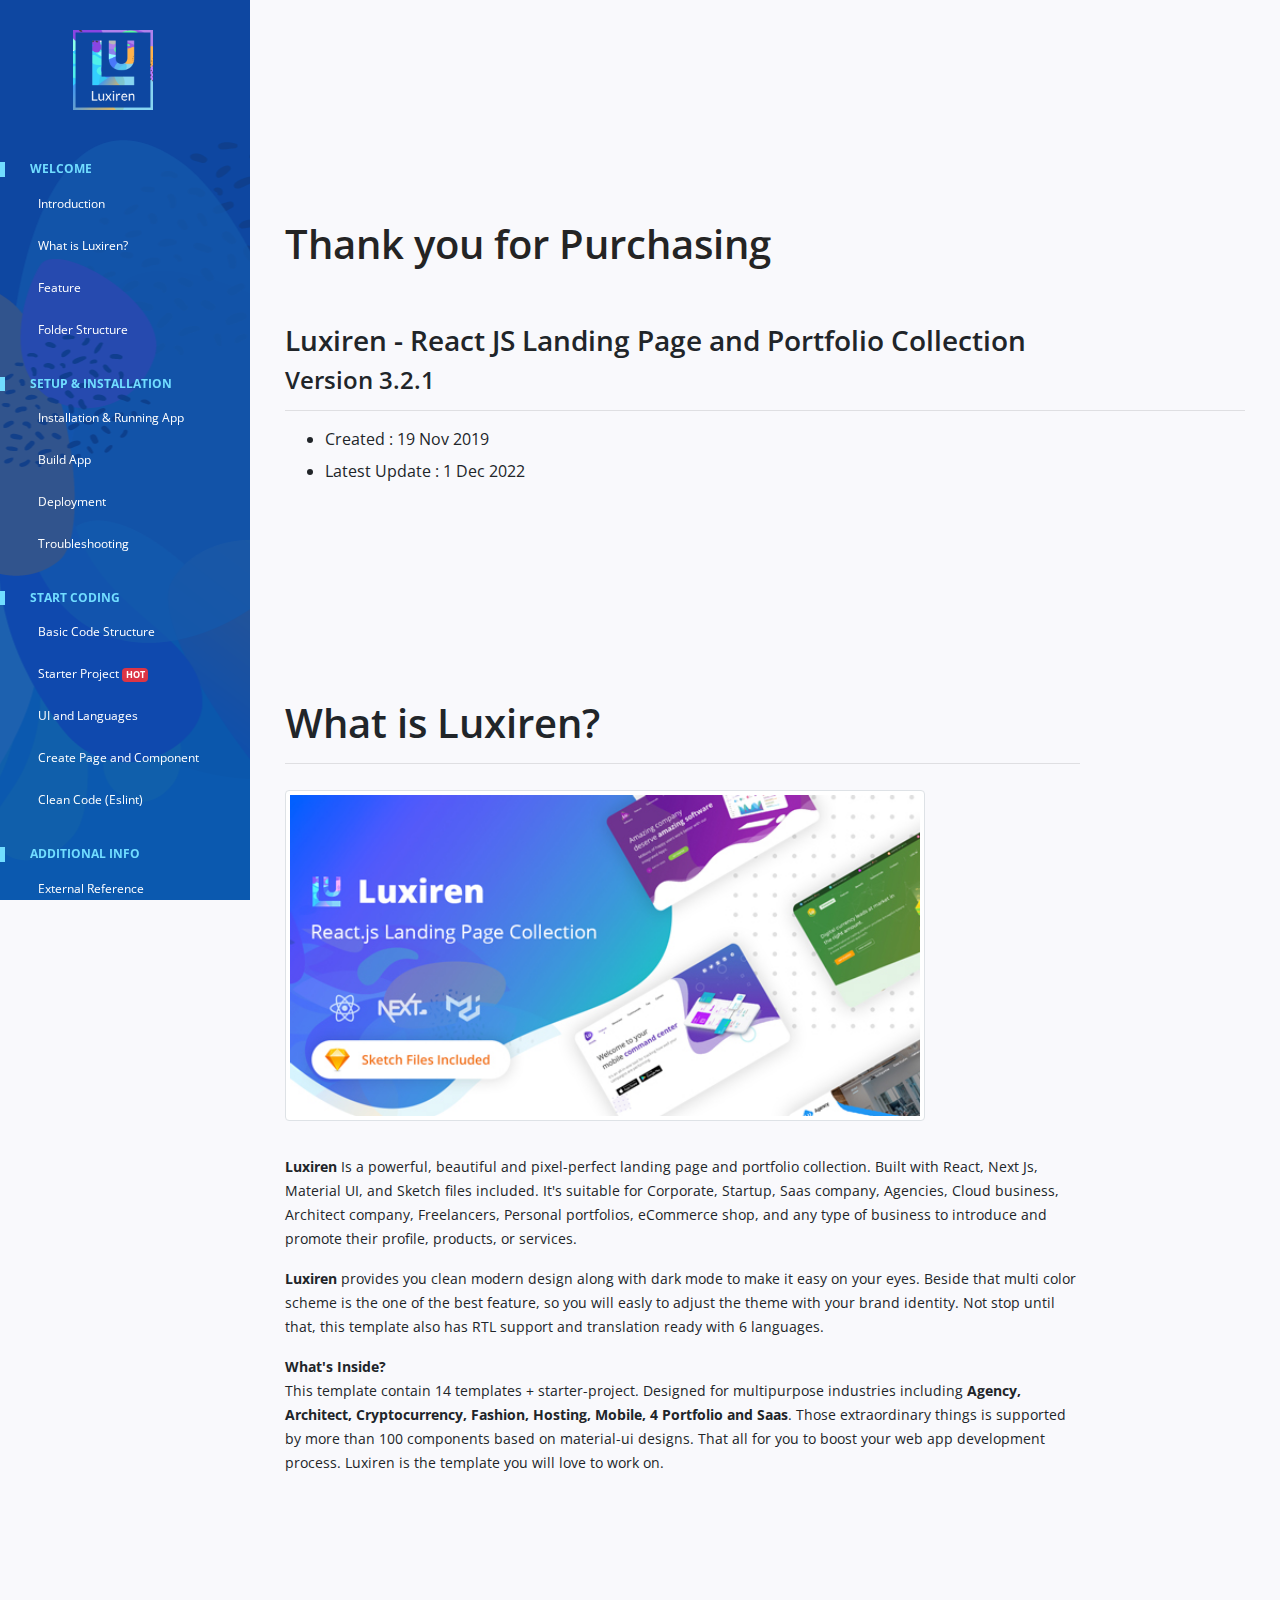
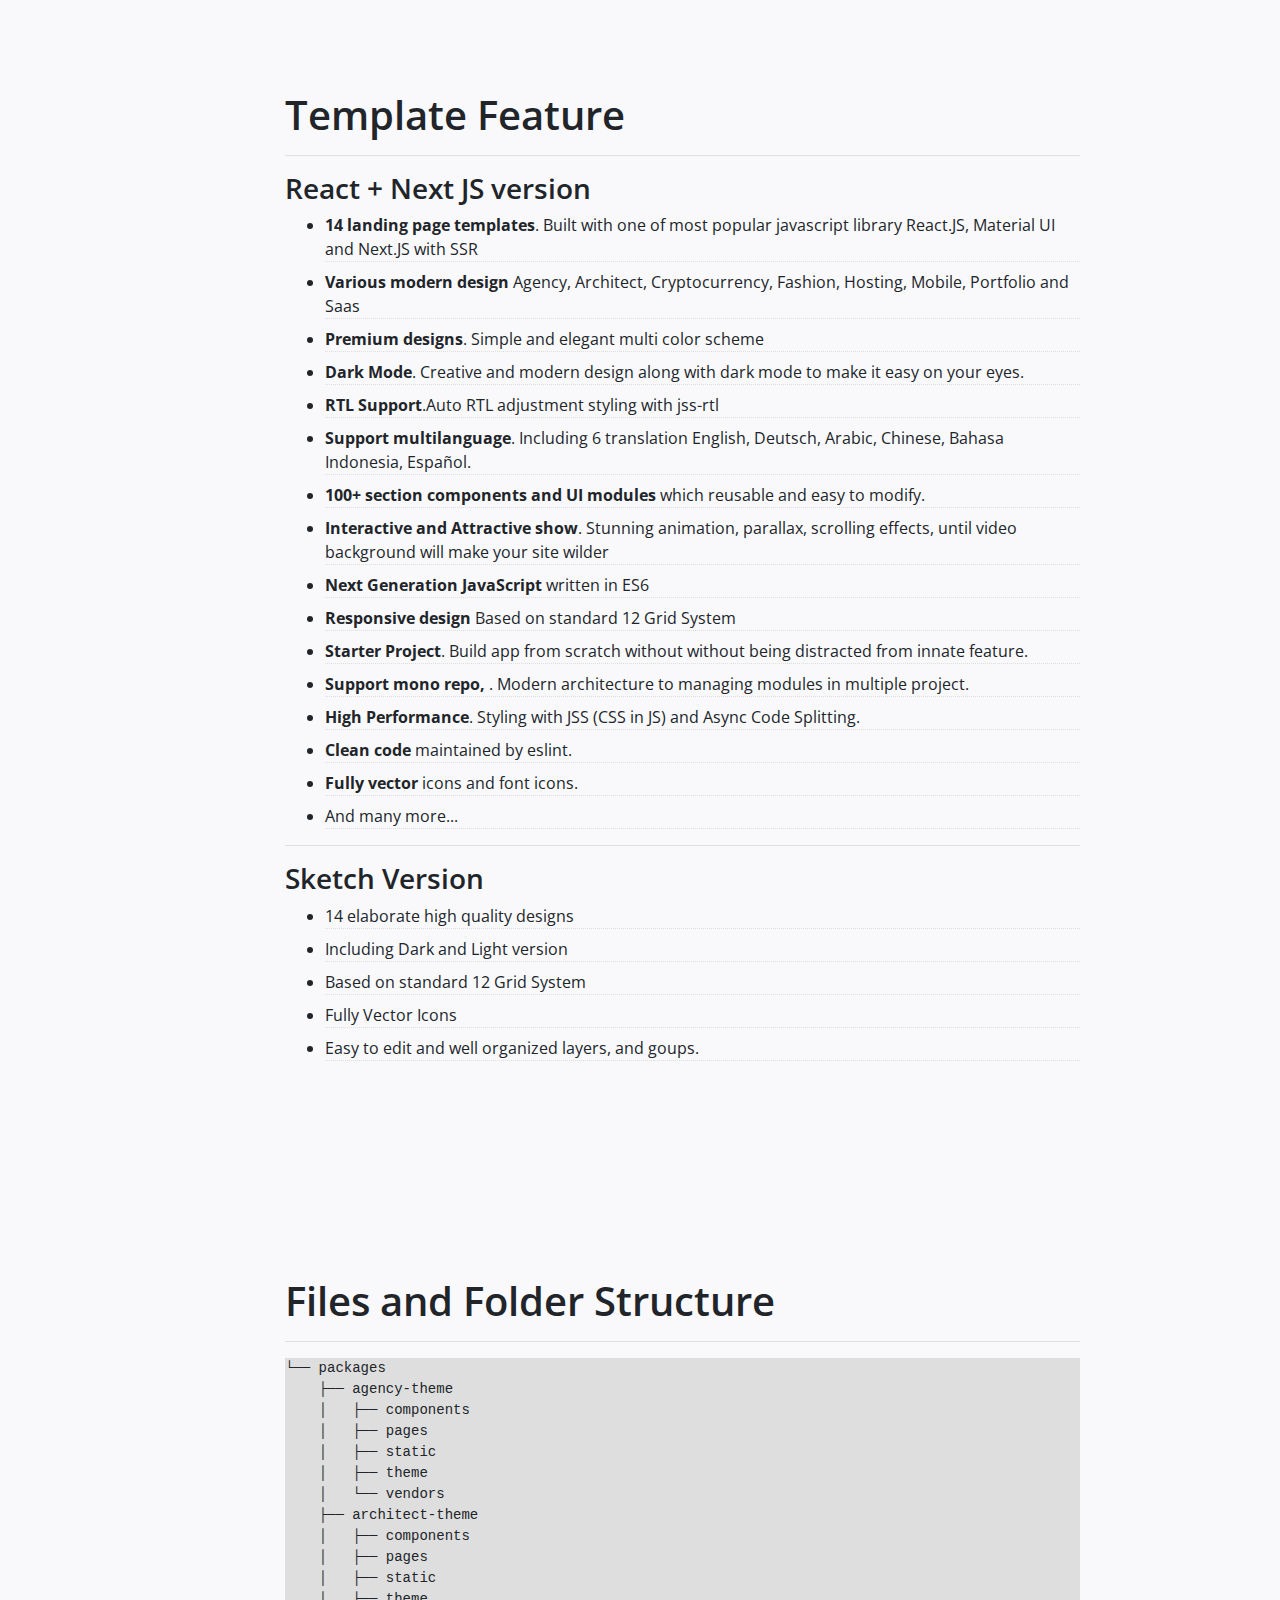
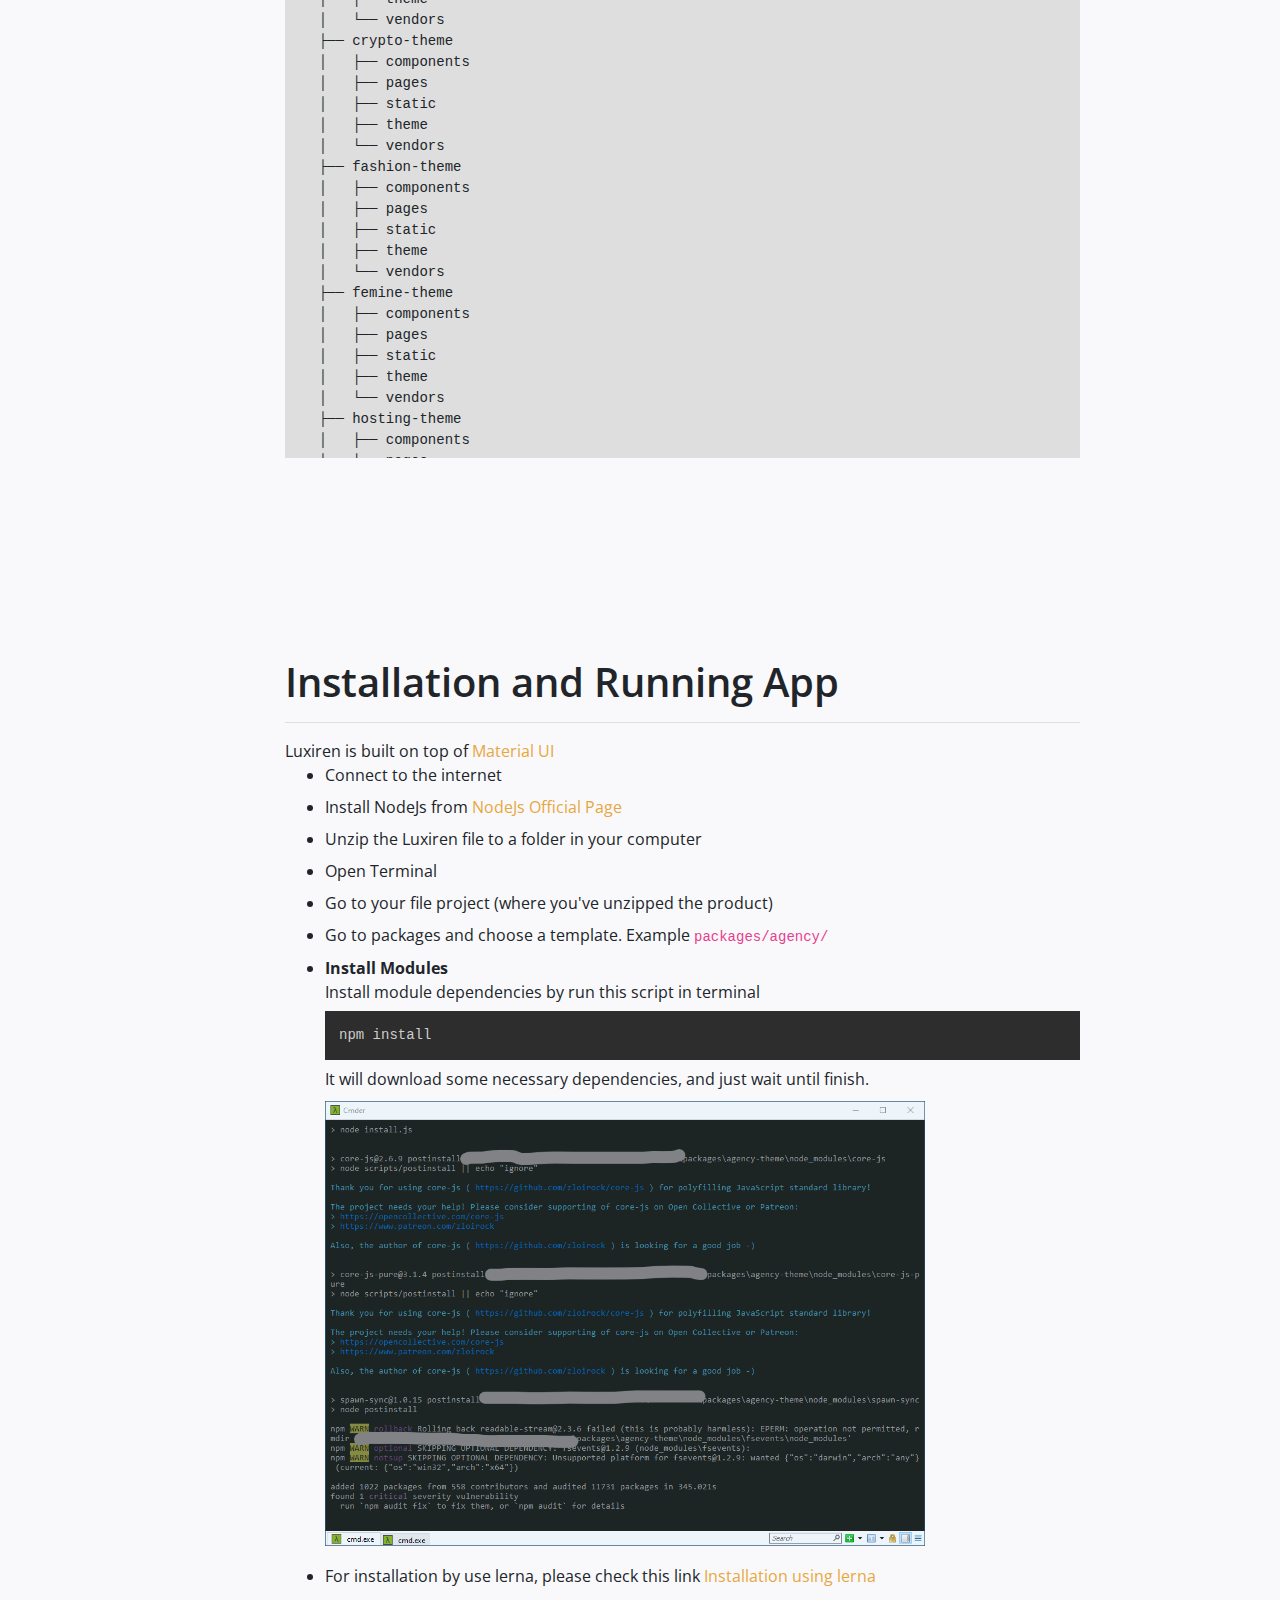
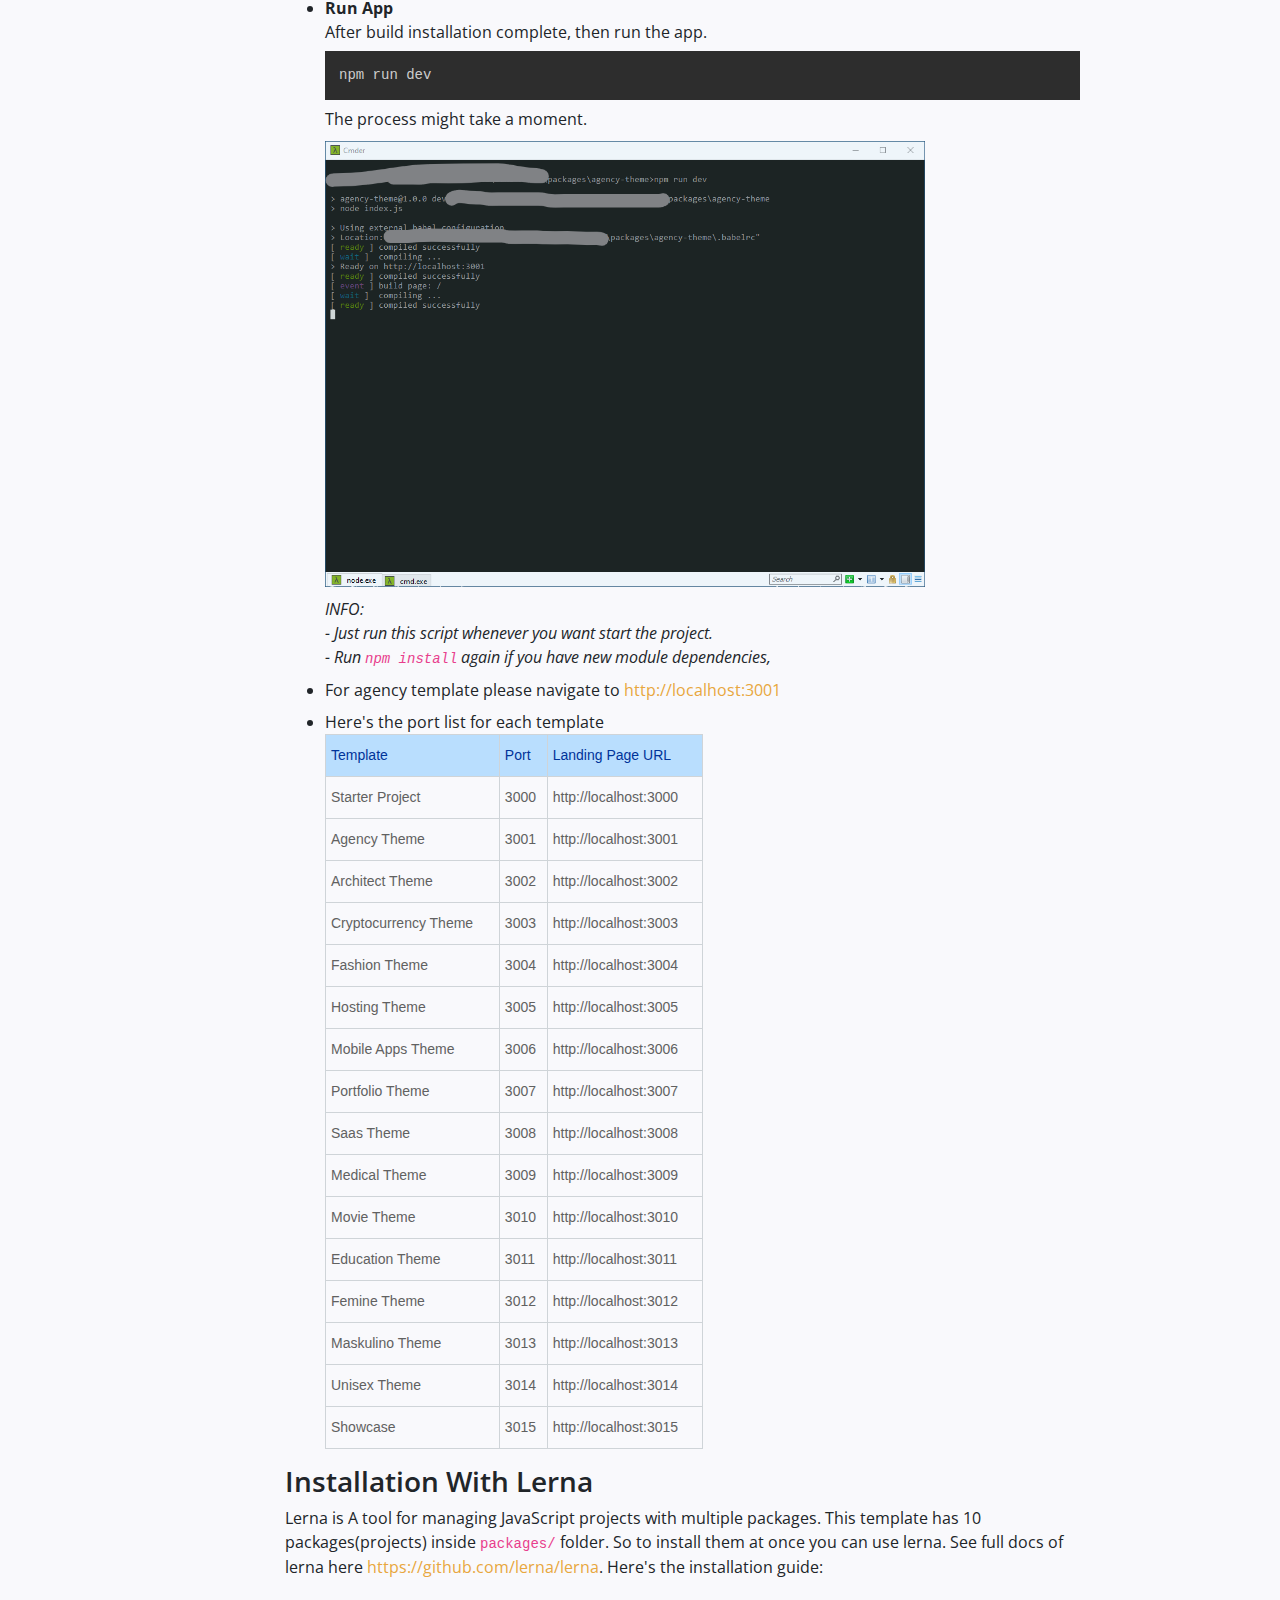
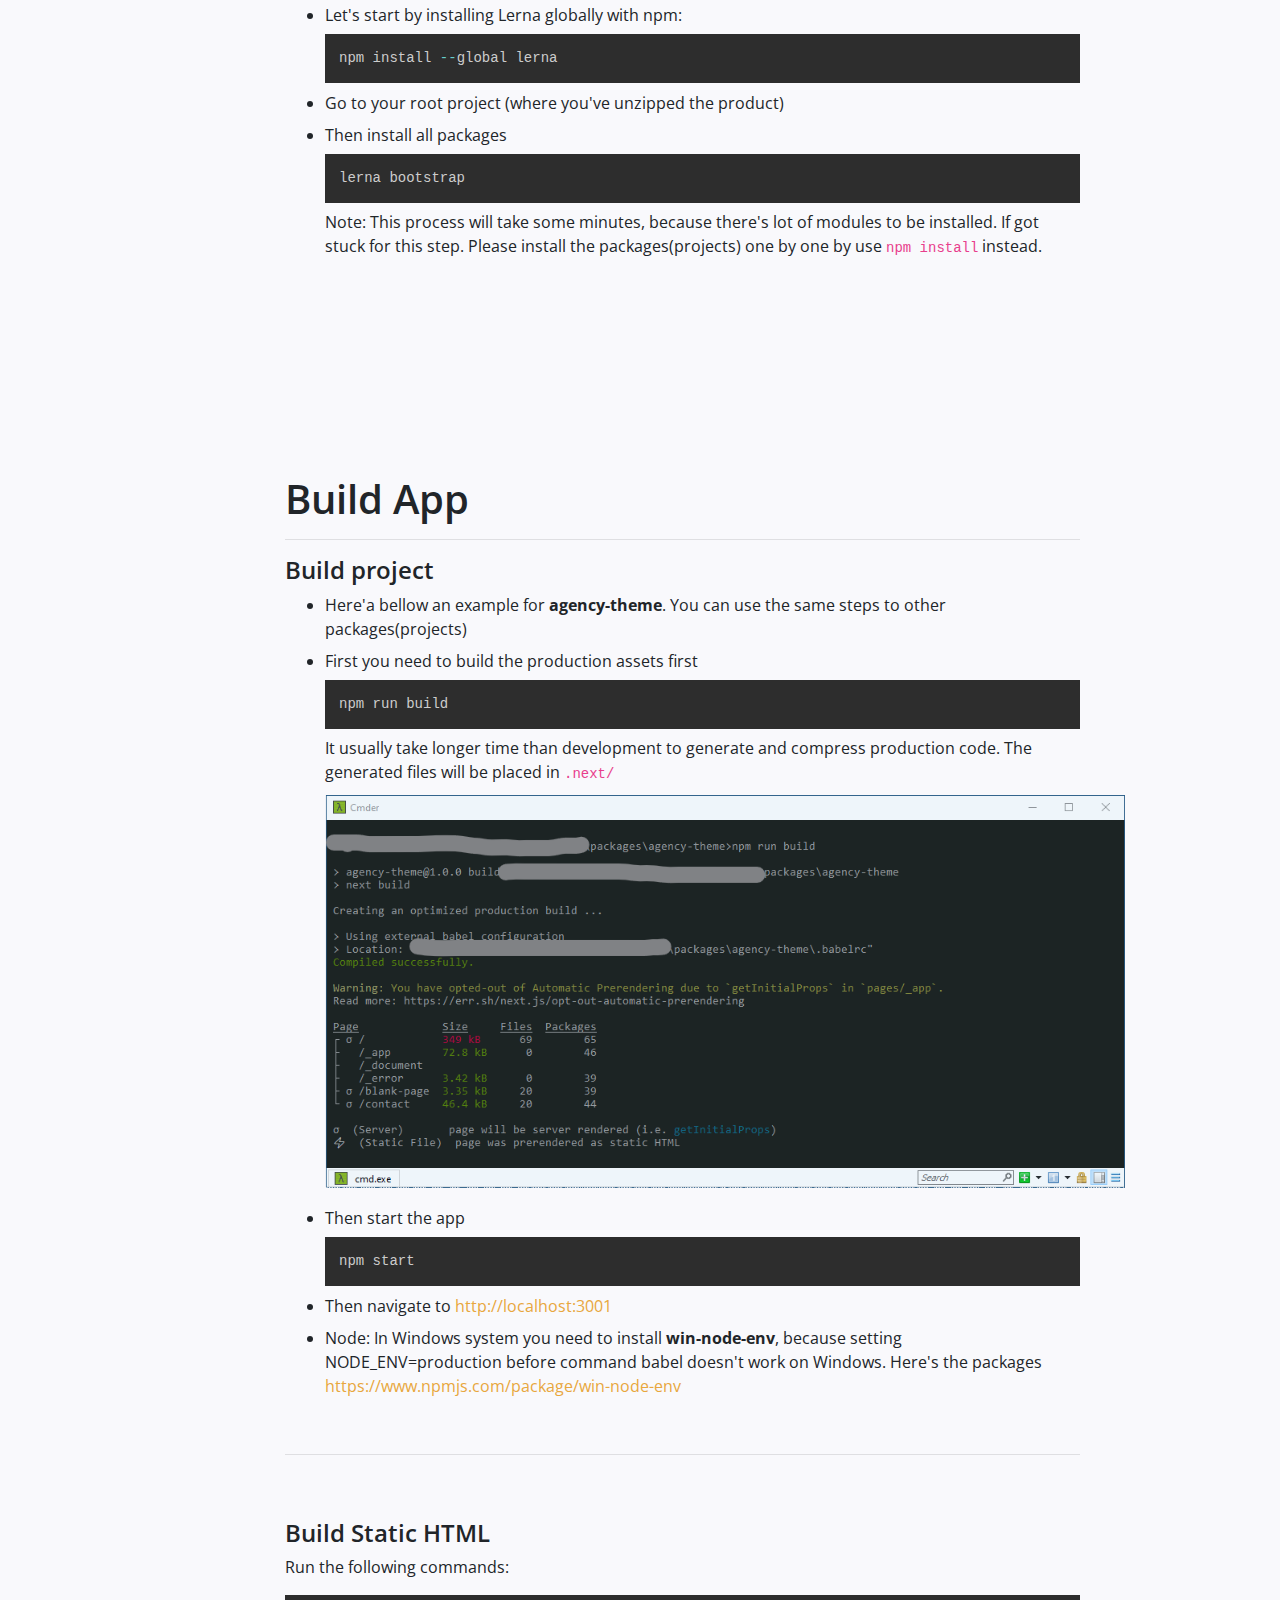
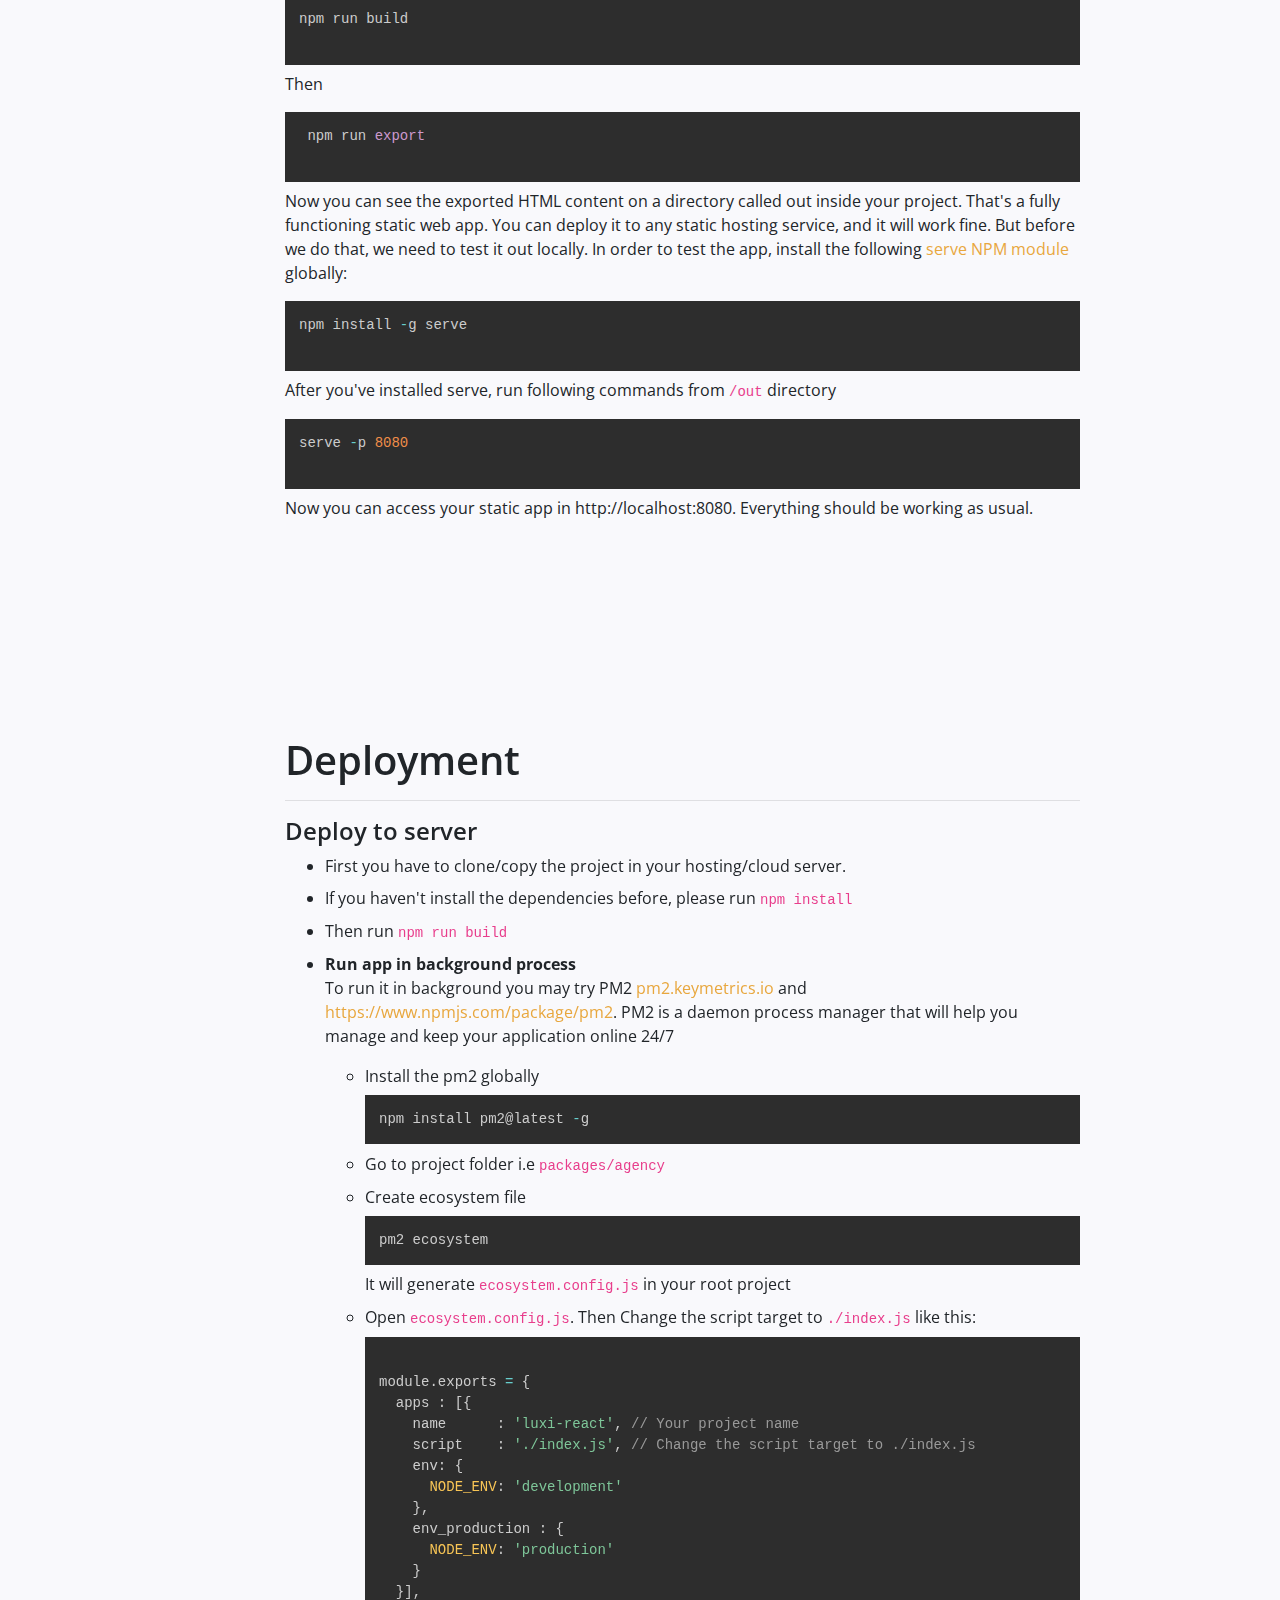
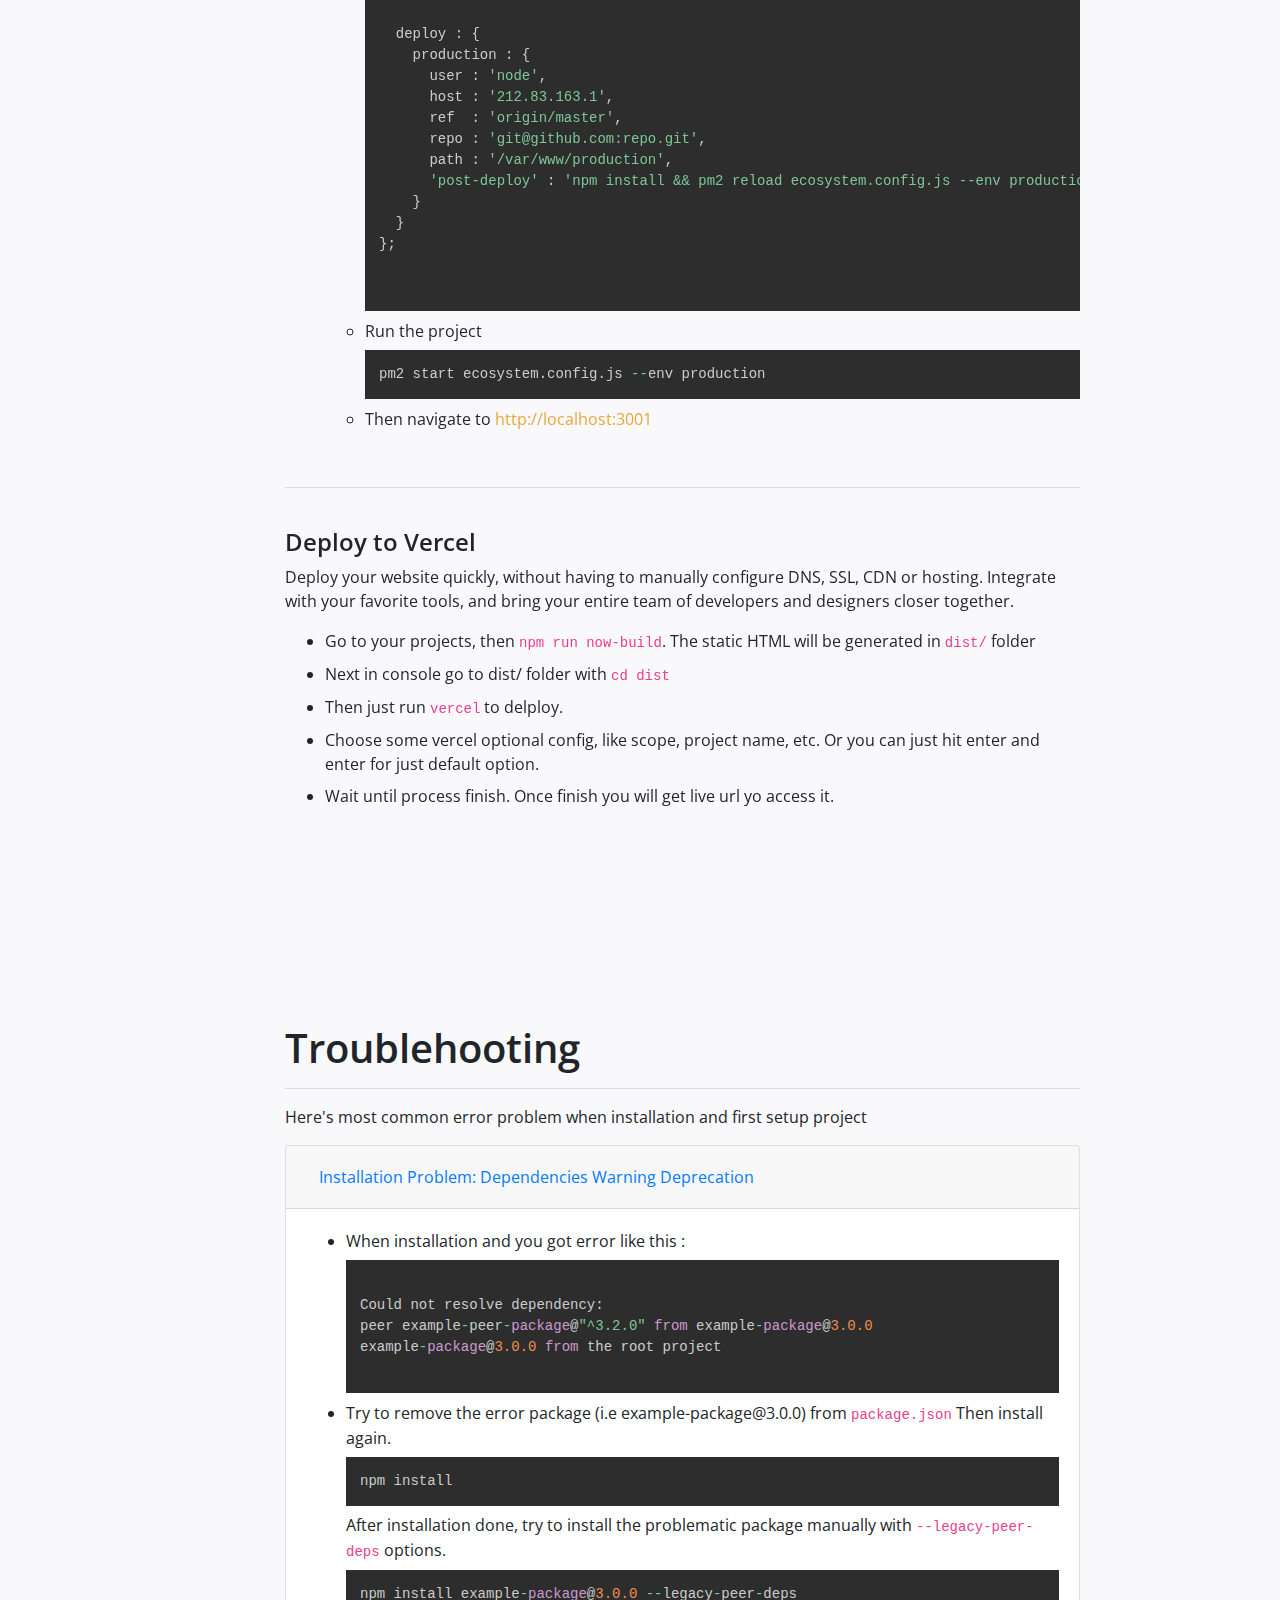
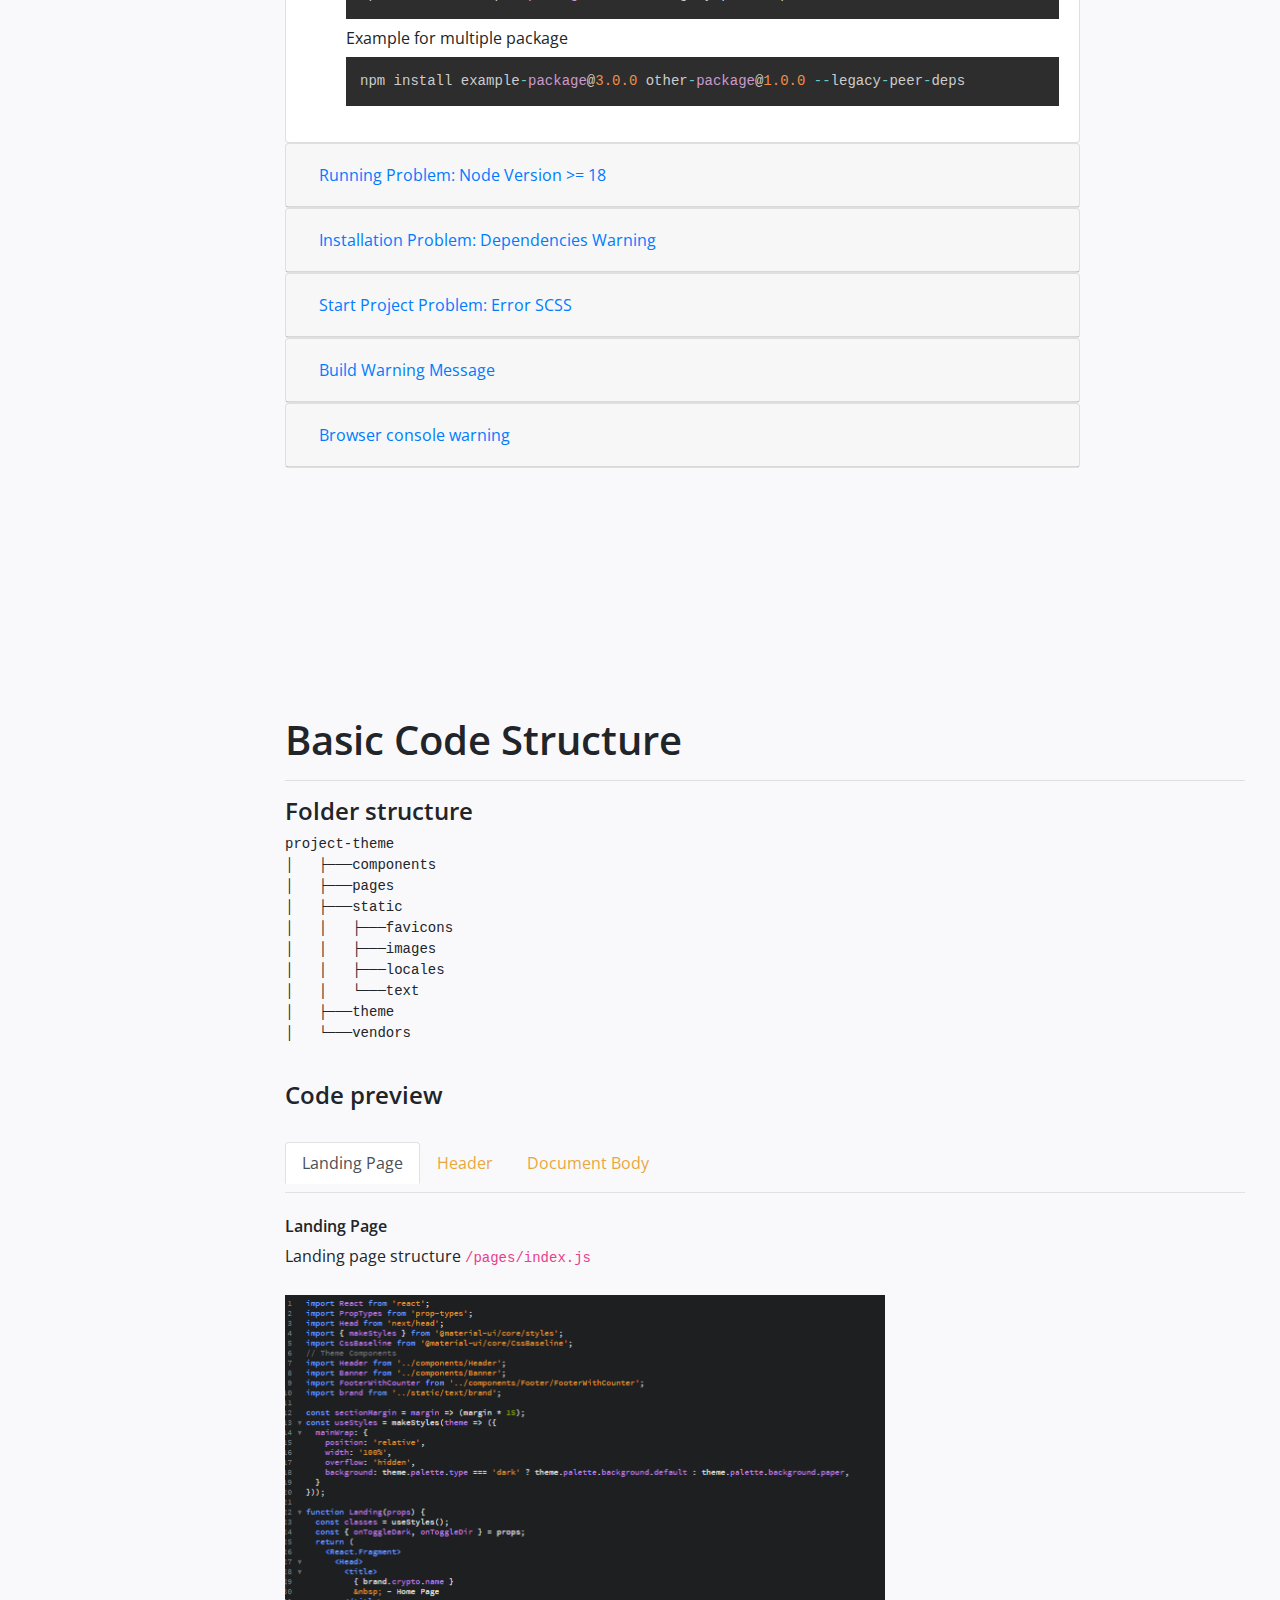
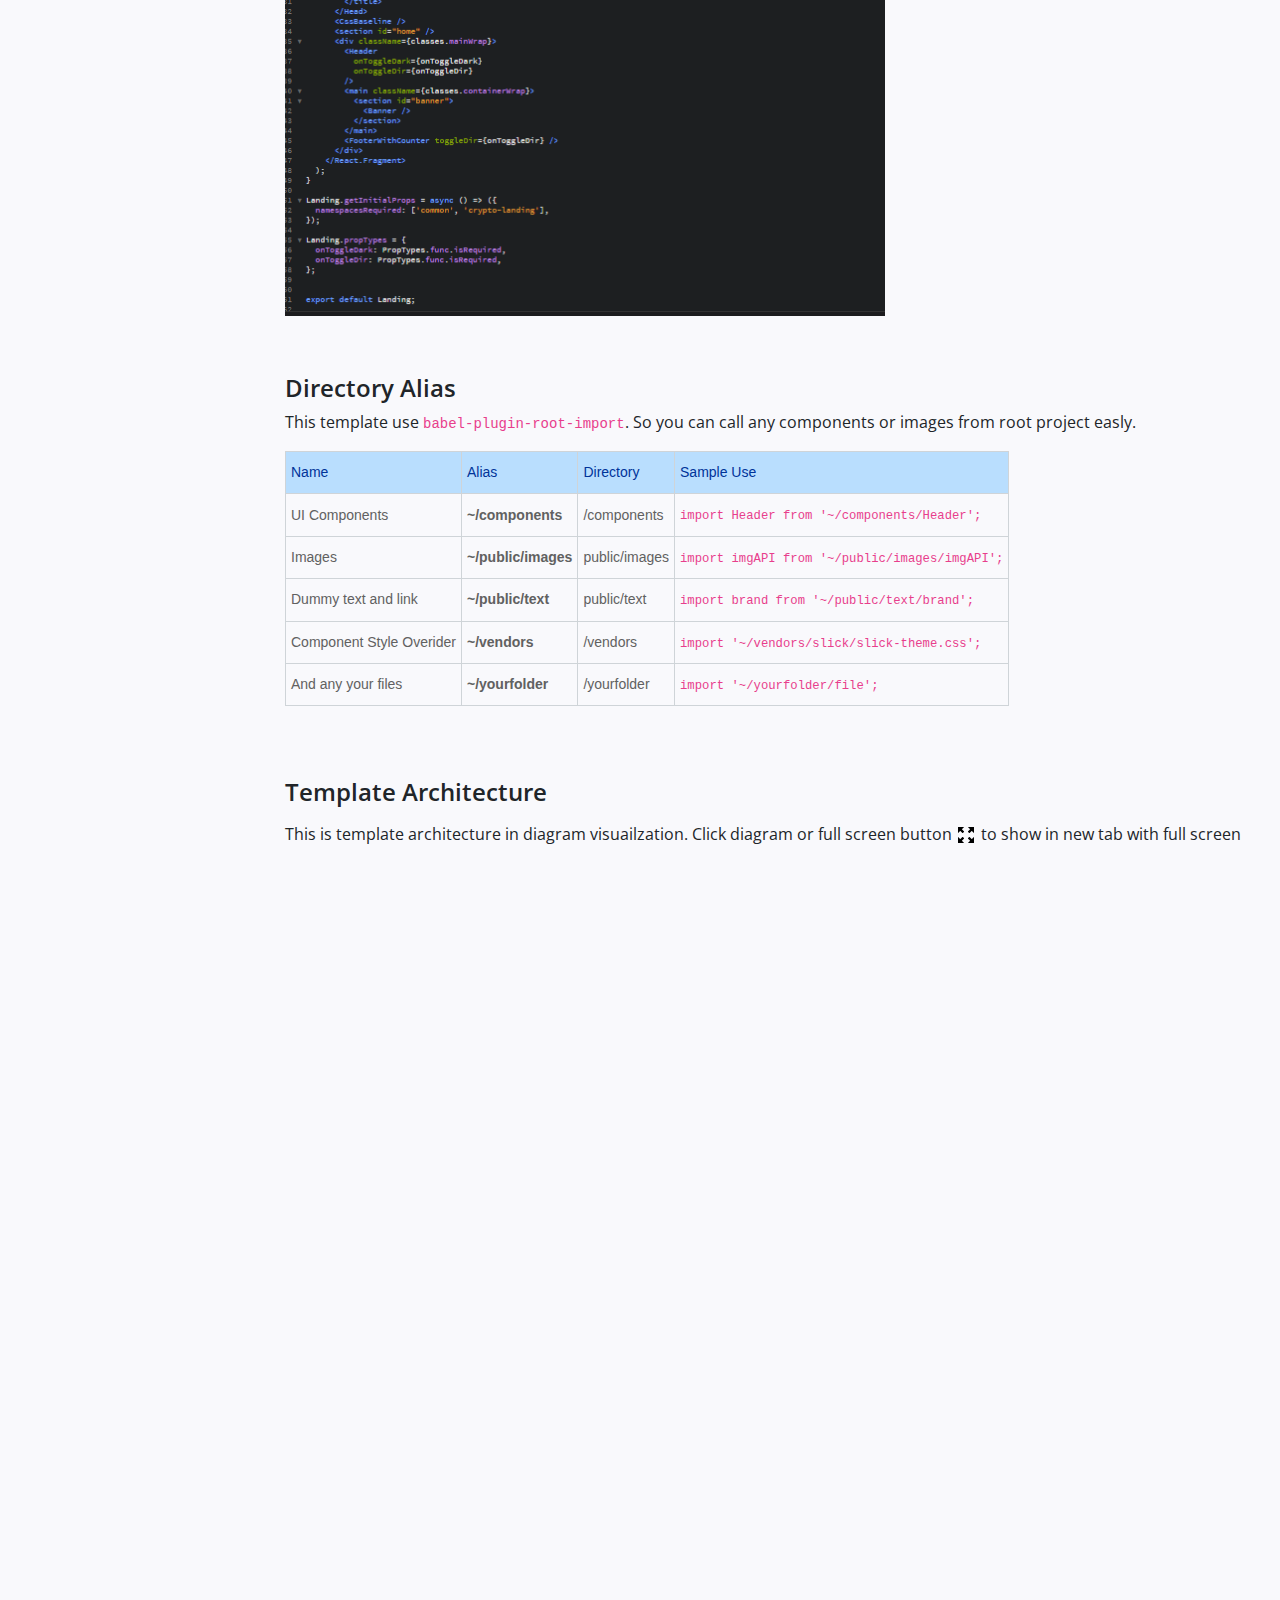
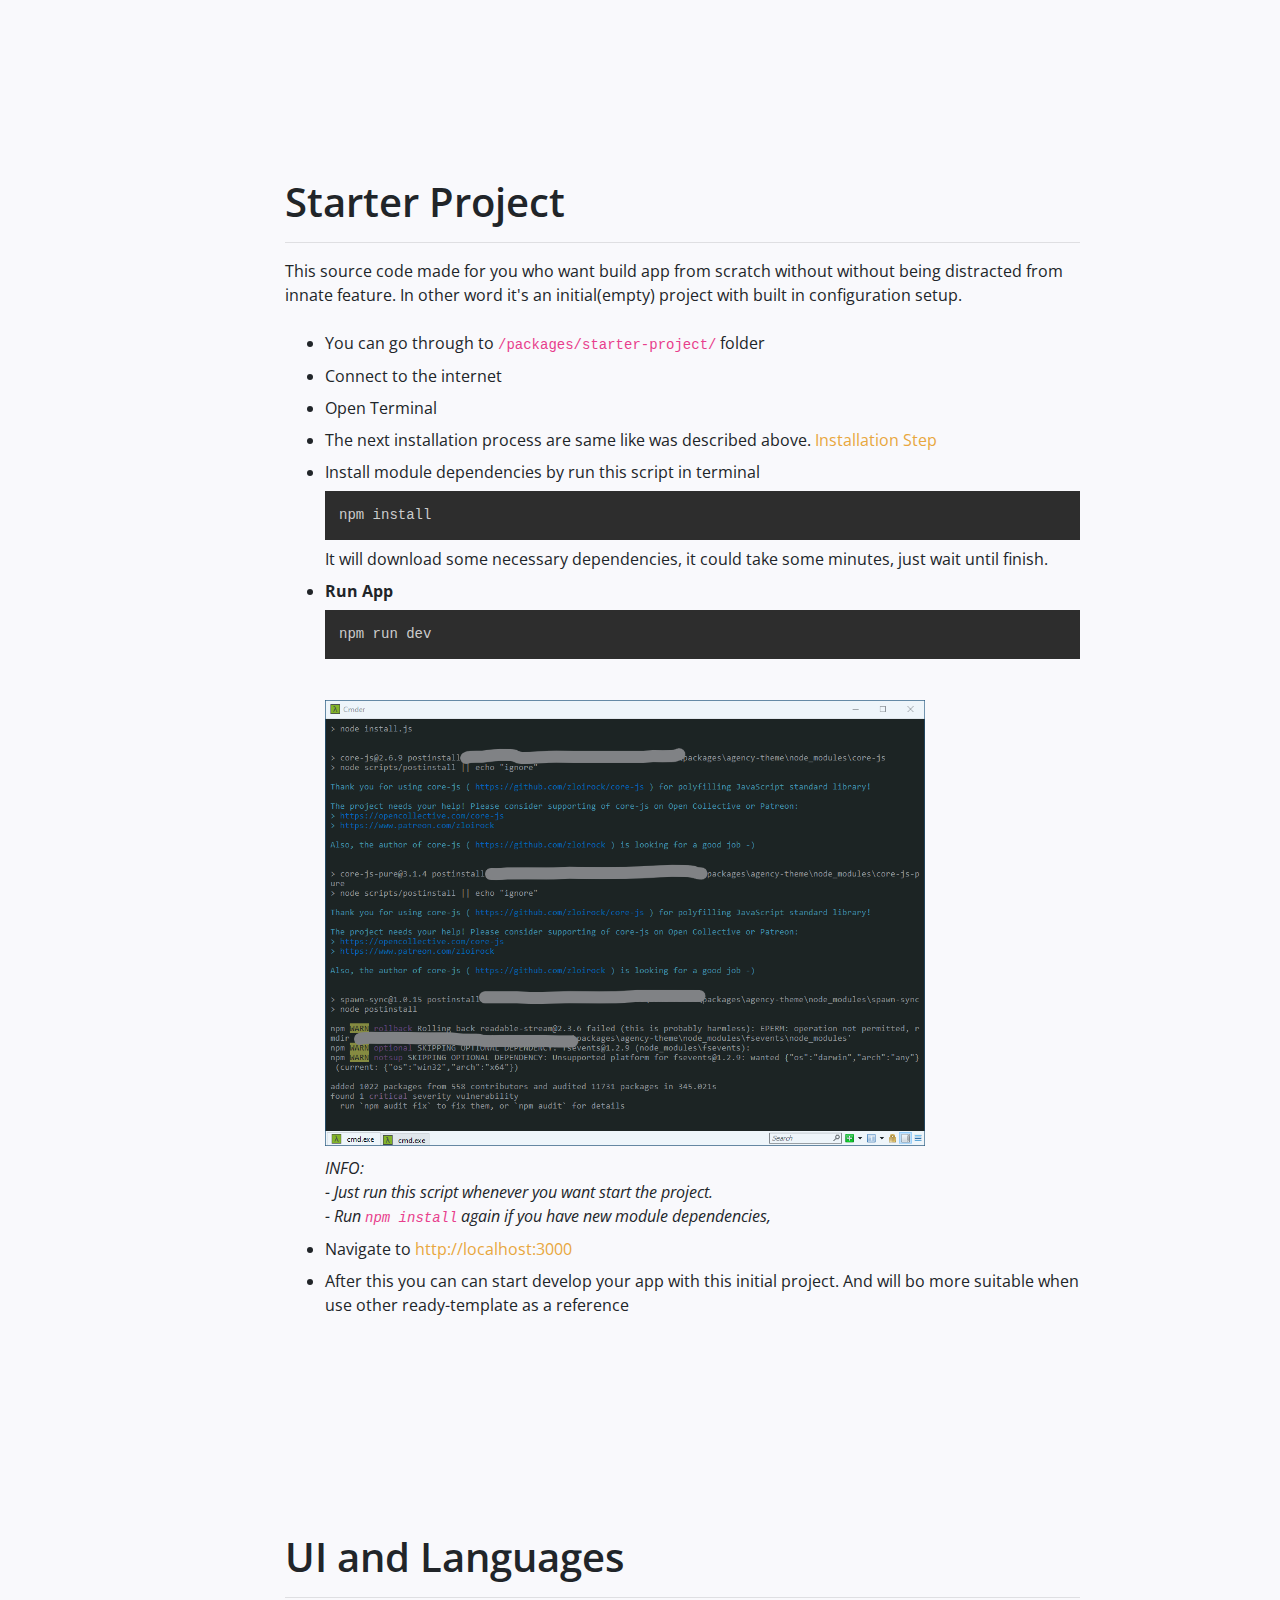
==== commit f7640437: "add info basic routing lang version" ====
--- a/index.html
+++ b/index.html
@@ -115,14 +115,14 @@
                         <h1 class="title">Thank you for Purchasing </h1>
                         <br /><br />
                         <h3>Luxiren - React JS Landing Page and Portfolio Collection</h3>
-                        <h4>Version 3.2.0</h4>
+                        <h4>Version 3.2.1</h4>
                         <hr />
                         <ul>
                             <li>
                                 Created : 19 Nov 2019
                             </li>
                             <li>
-                                Latest Update : 12 Nov 2022
+                                Latest Update : 1 Dec 2022
                             </li>
                         </ul>
                     </div>
@@ -1093,6 +1093,13 @@
                         <h3>B. Page with Server Side Translation</h3>
                         <ul>
                             <li>
+                              <div class="alert alert-info">
+                                <strong>
+                                  You can use simple translation method in folder <code>luxiren-simple-routing/</code>. So you can skip this section
+                                </strong>
+                              </div>
+                            </li>
+                            <li>
                               <div class="alert alert-warning">
                                 By default this template uses SSG method for translation, but it can be used as Server Side Rendering. Please follow this guide to convert as a Server Side Translation Page.
                               </div>
@@ -1605,6 +1612,28 @@
                             <thead>
                               <tr>
                                 <th>
+                                    <strong>Version 3.2.1 – 1 Dec, 2022</strong>
+                                </th>
+                              </tr>
+                            </thead>
+                            <tbody>
+                              <tr>
+                                <td>
+                                    Add new version for simple translation routing
+                                </td>
+                              </tr>
+                              <tr>
+                                <td>
+                                    Files added/changes: <br />
+                                    - luxiren-simple-routing/
+                                </td>
+                              </tr>
+                            </tbody>
+                        </table>
+                        <table class="table table-striped log">
+                            <thead>
+                              <tr>
+                                <th>
                                     <strong>Version 3.2 – 12 Nov, 2022</strong>
                                 </th>
                               </tr>
@@ -1612,7 +1641,7 @@
                             <tbody>
                               <tr>
                                 <td>
-                                    Add simple translation
+                                    Add simple translation codes
                                 </td>
                               </tr>
                               <tr>
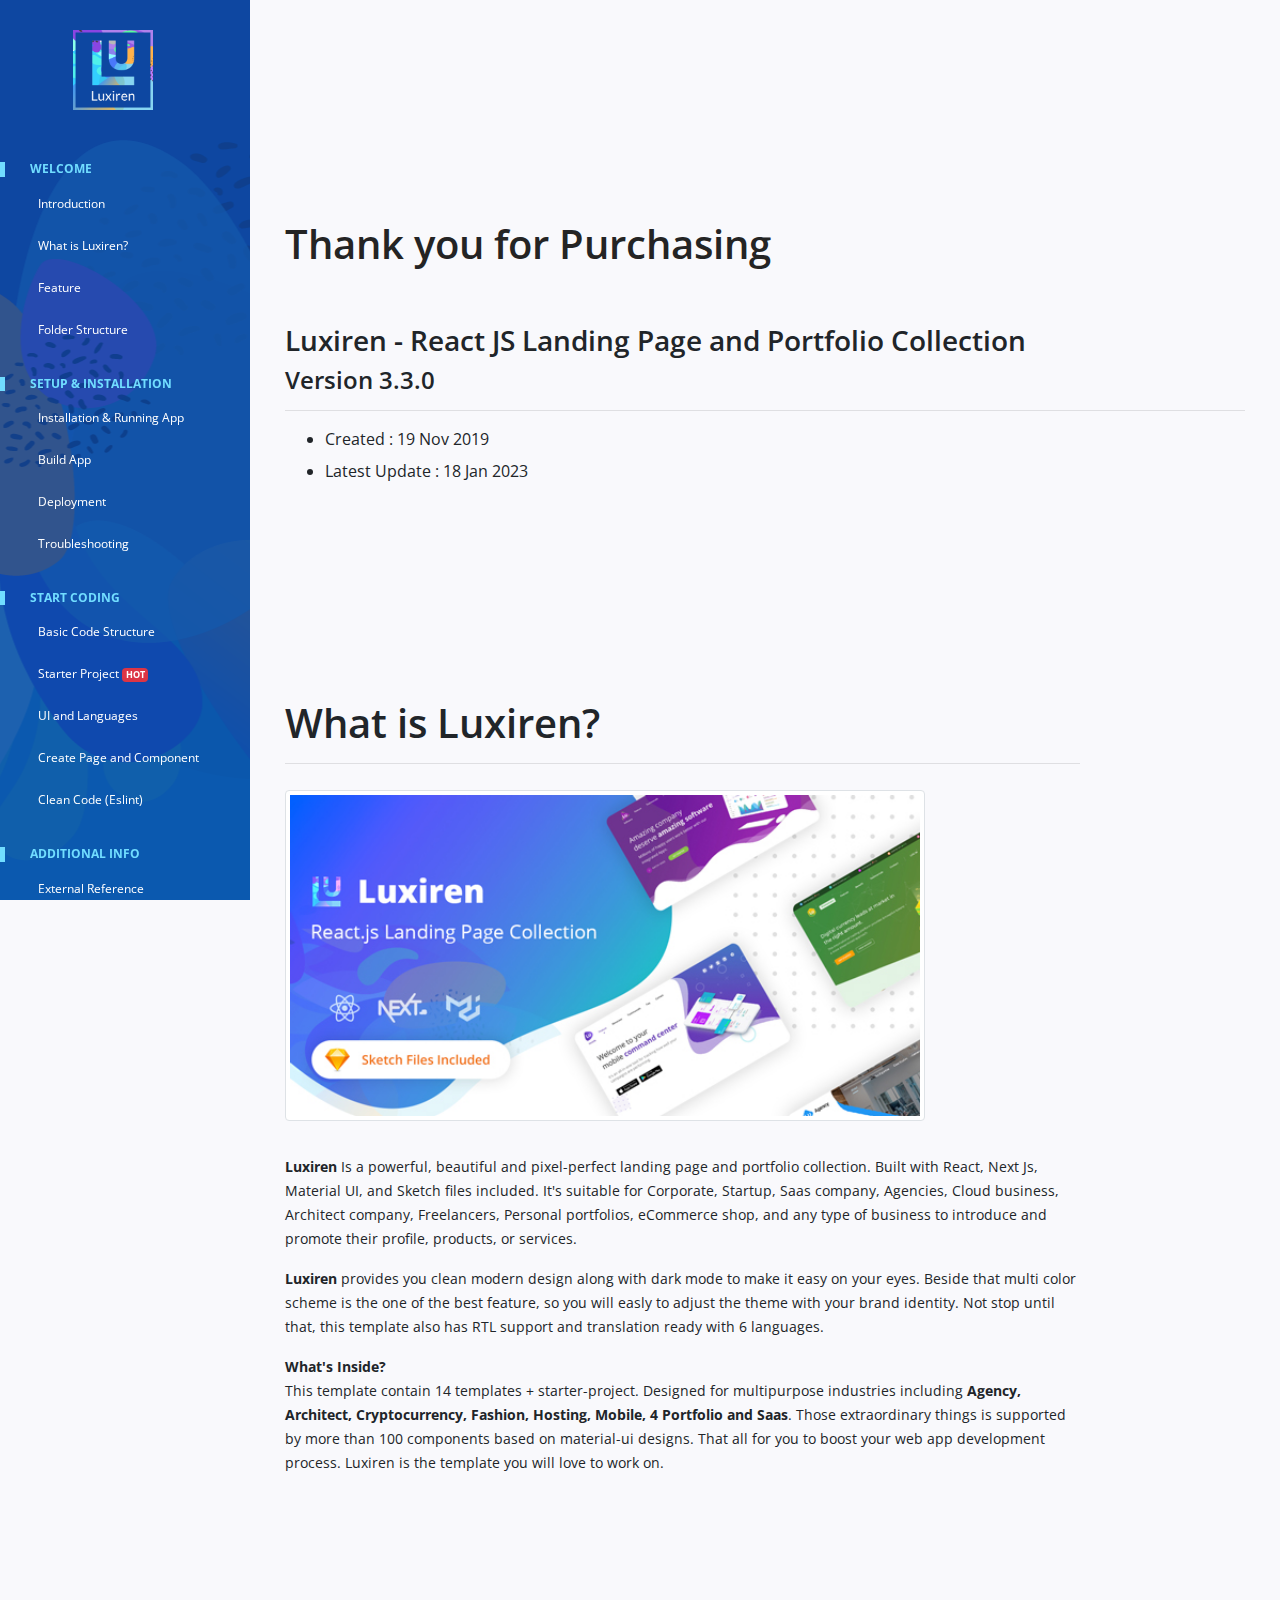
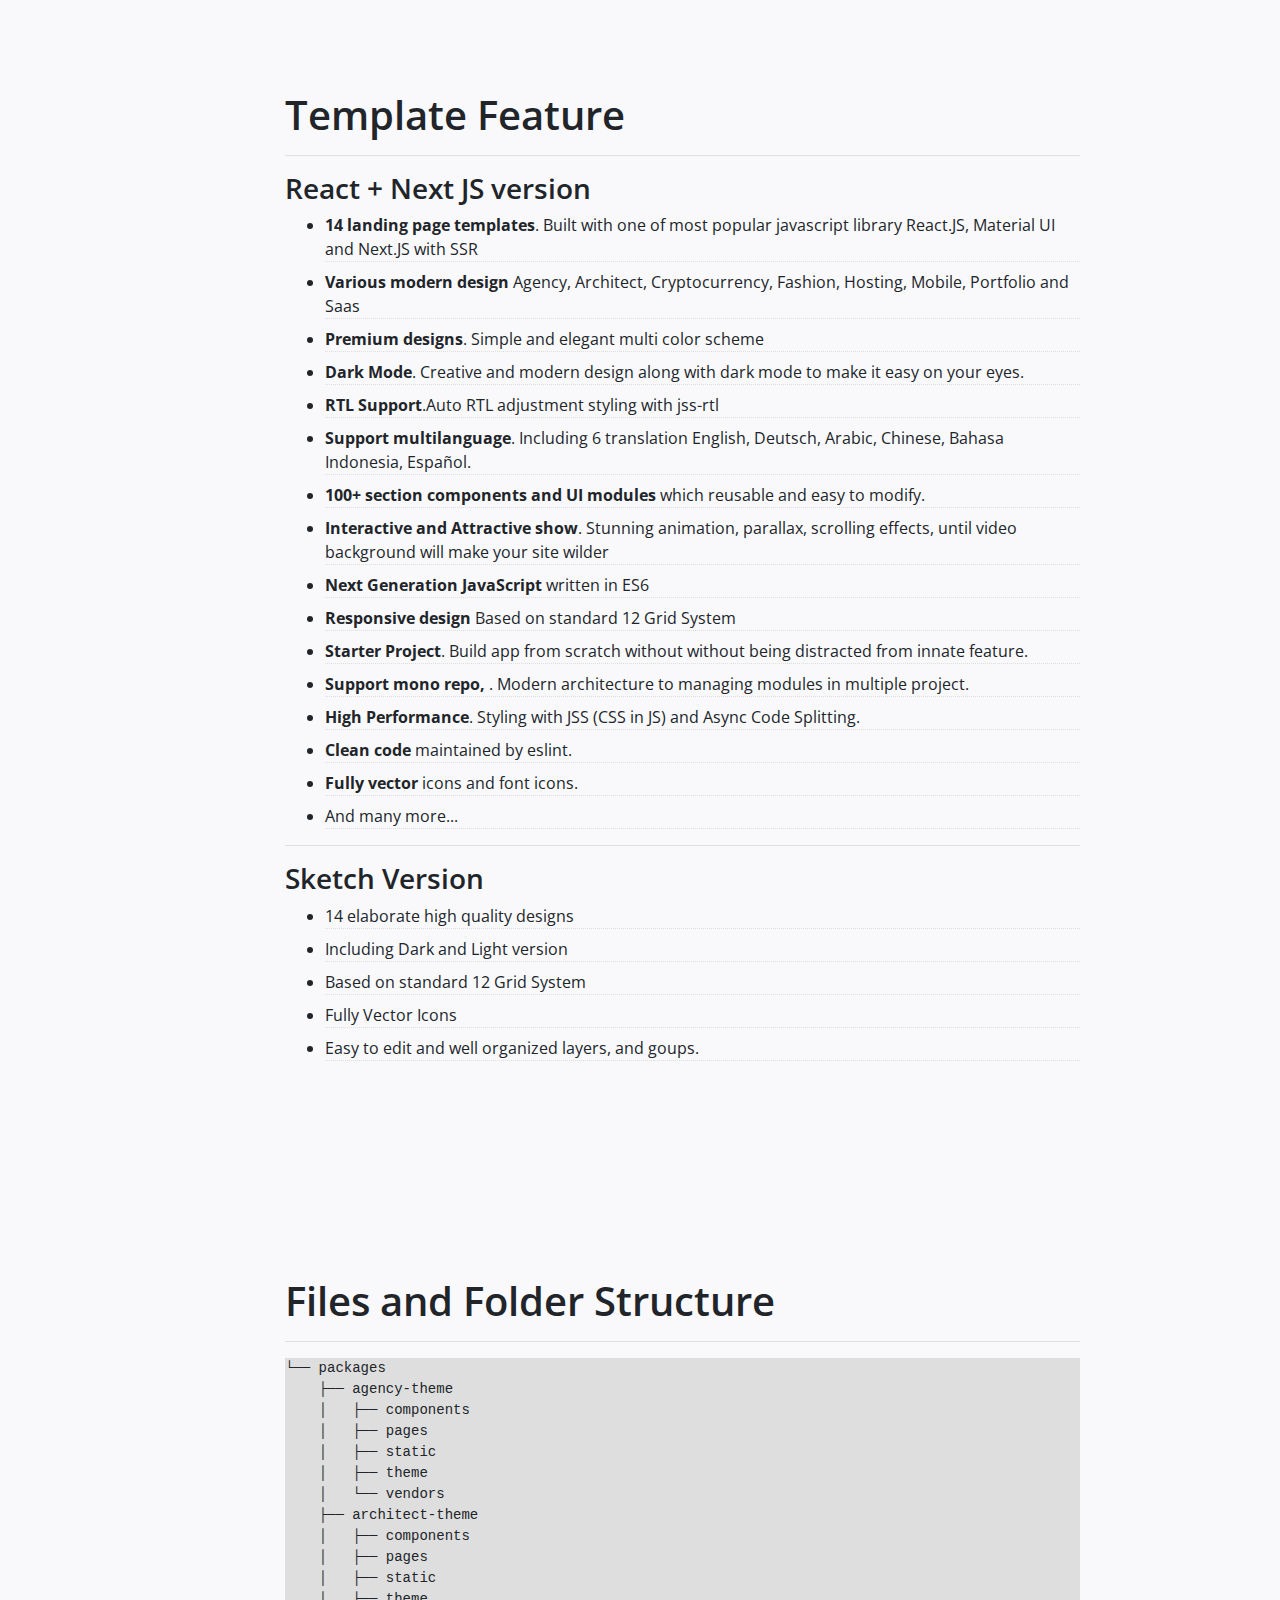
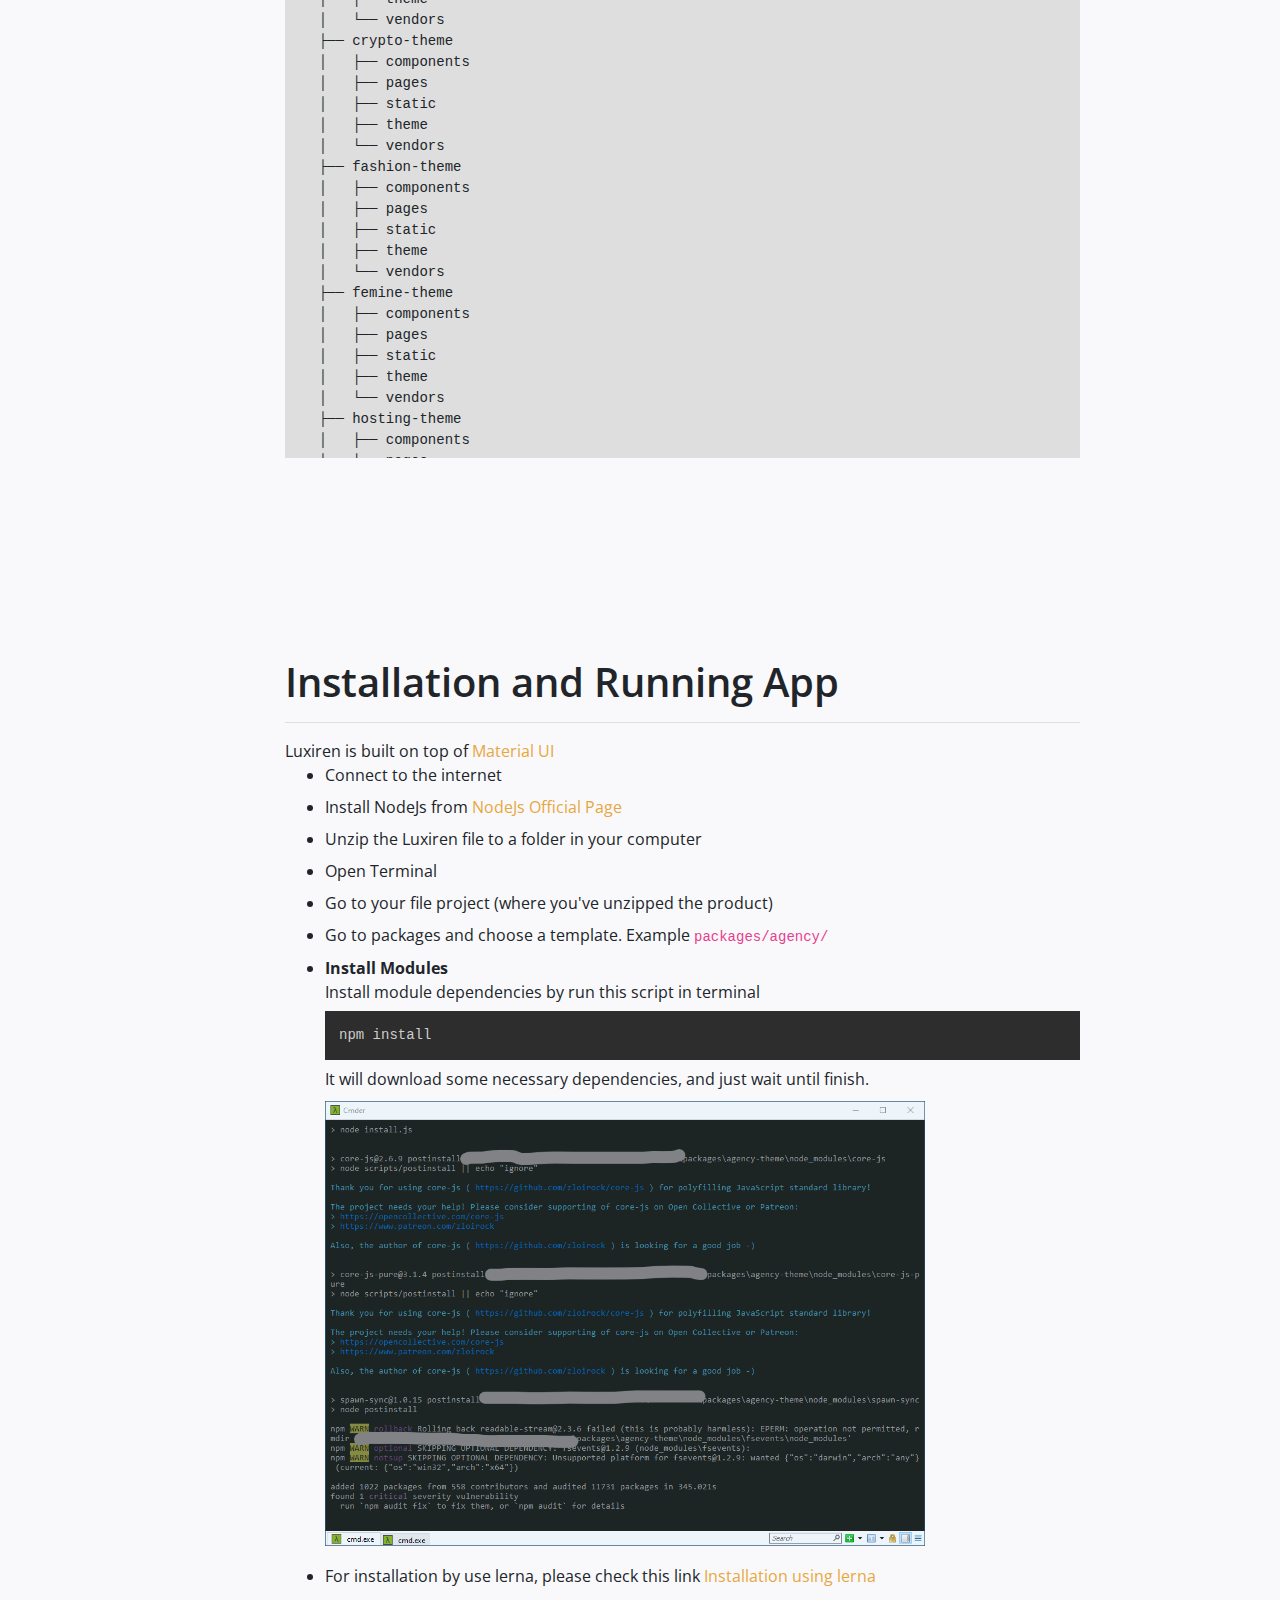
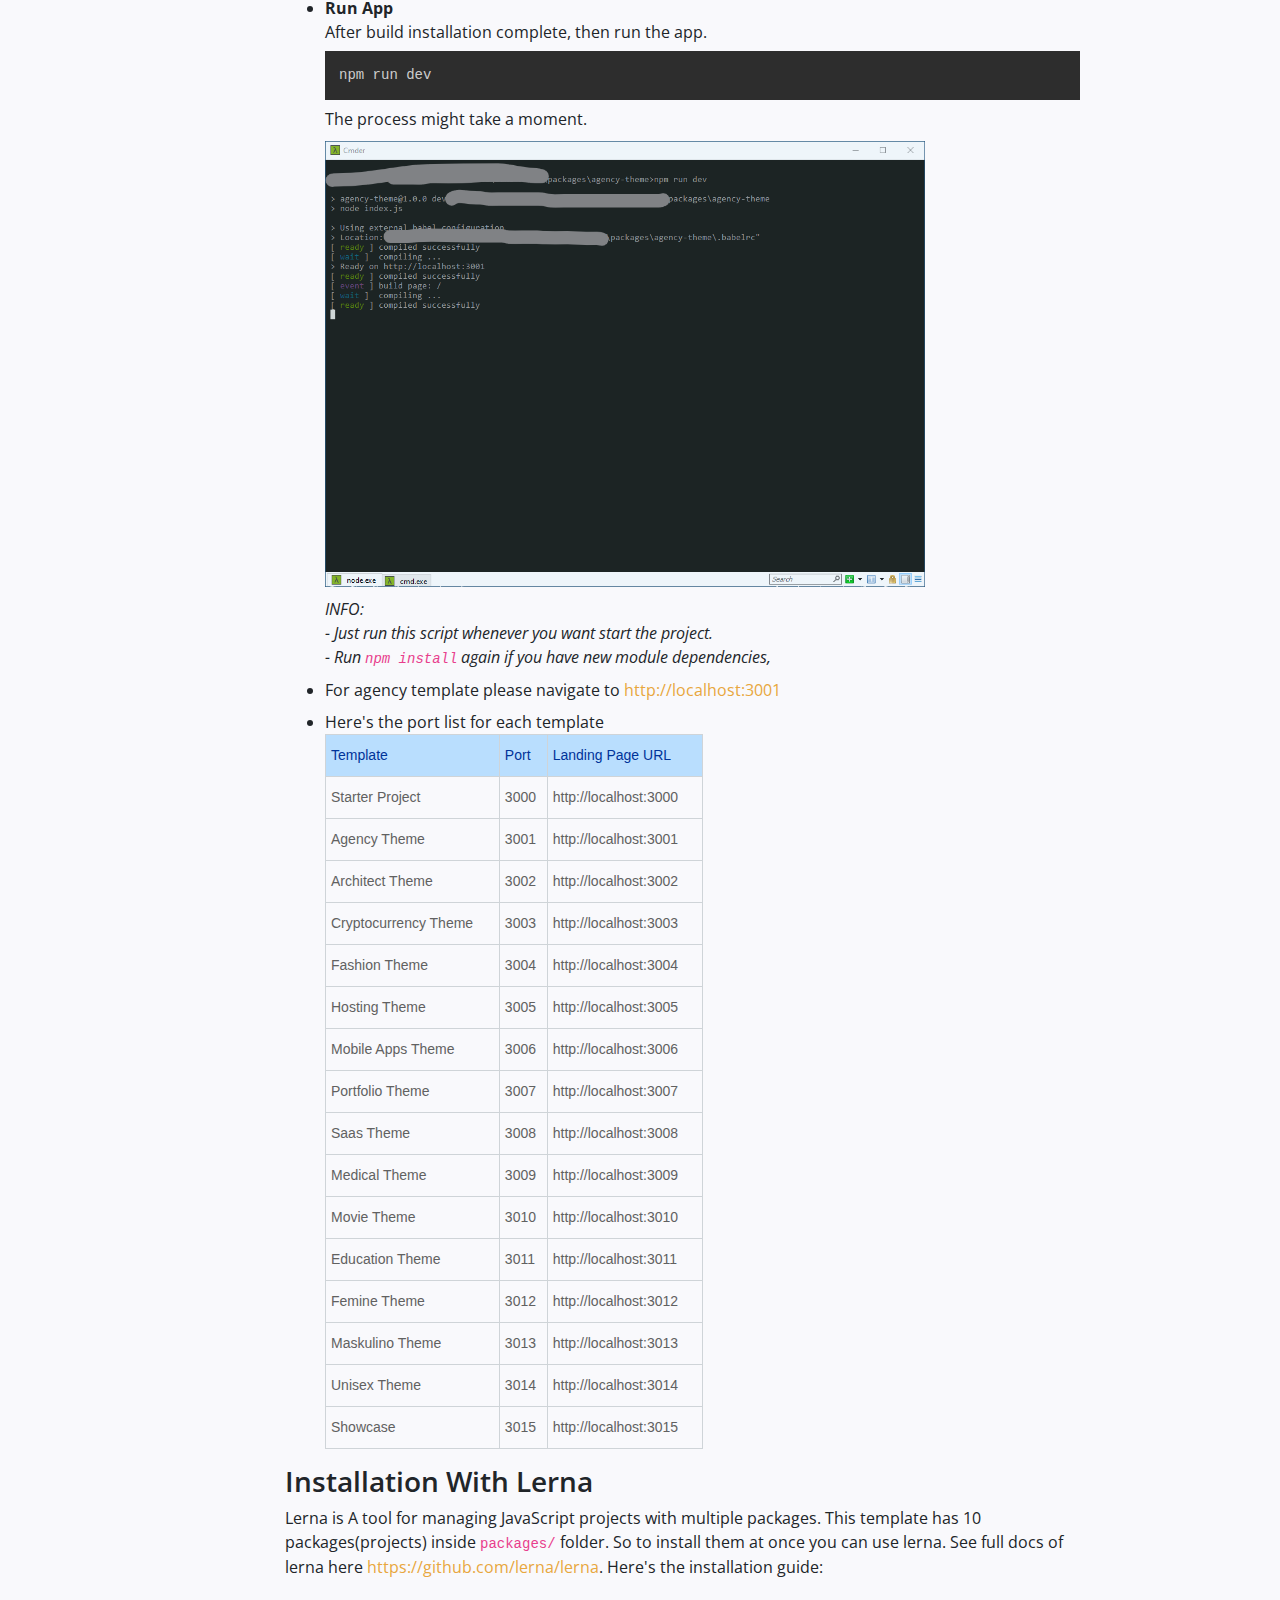
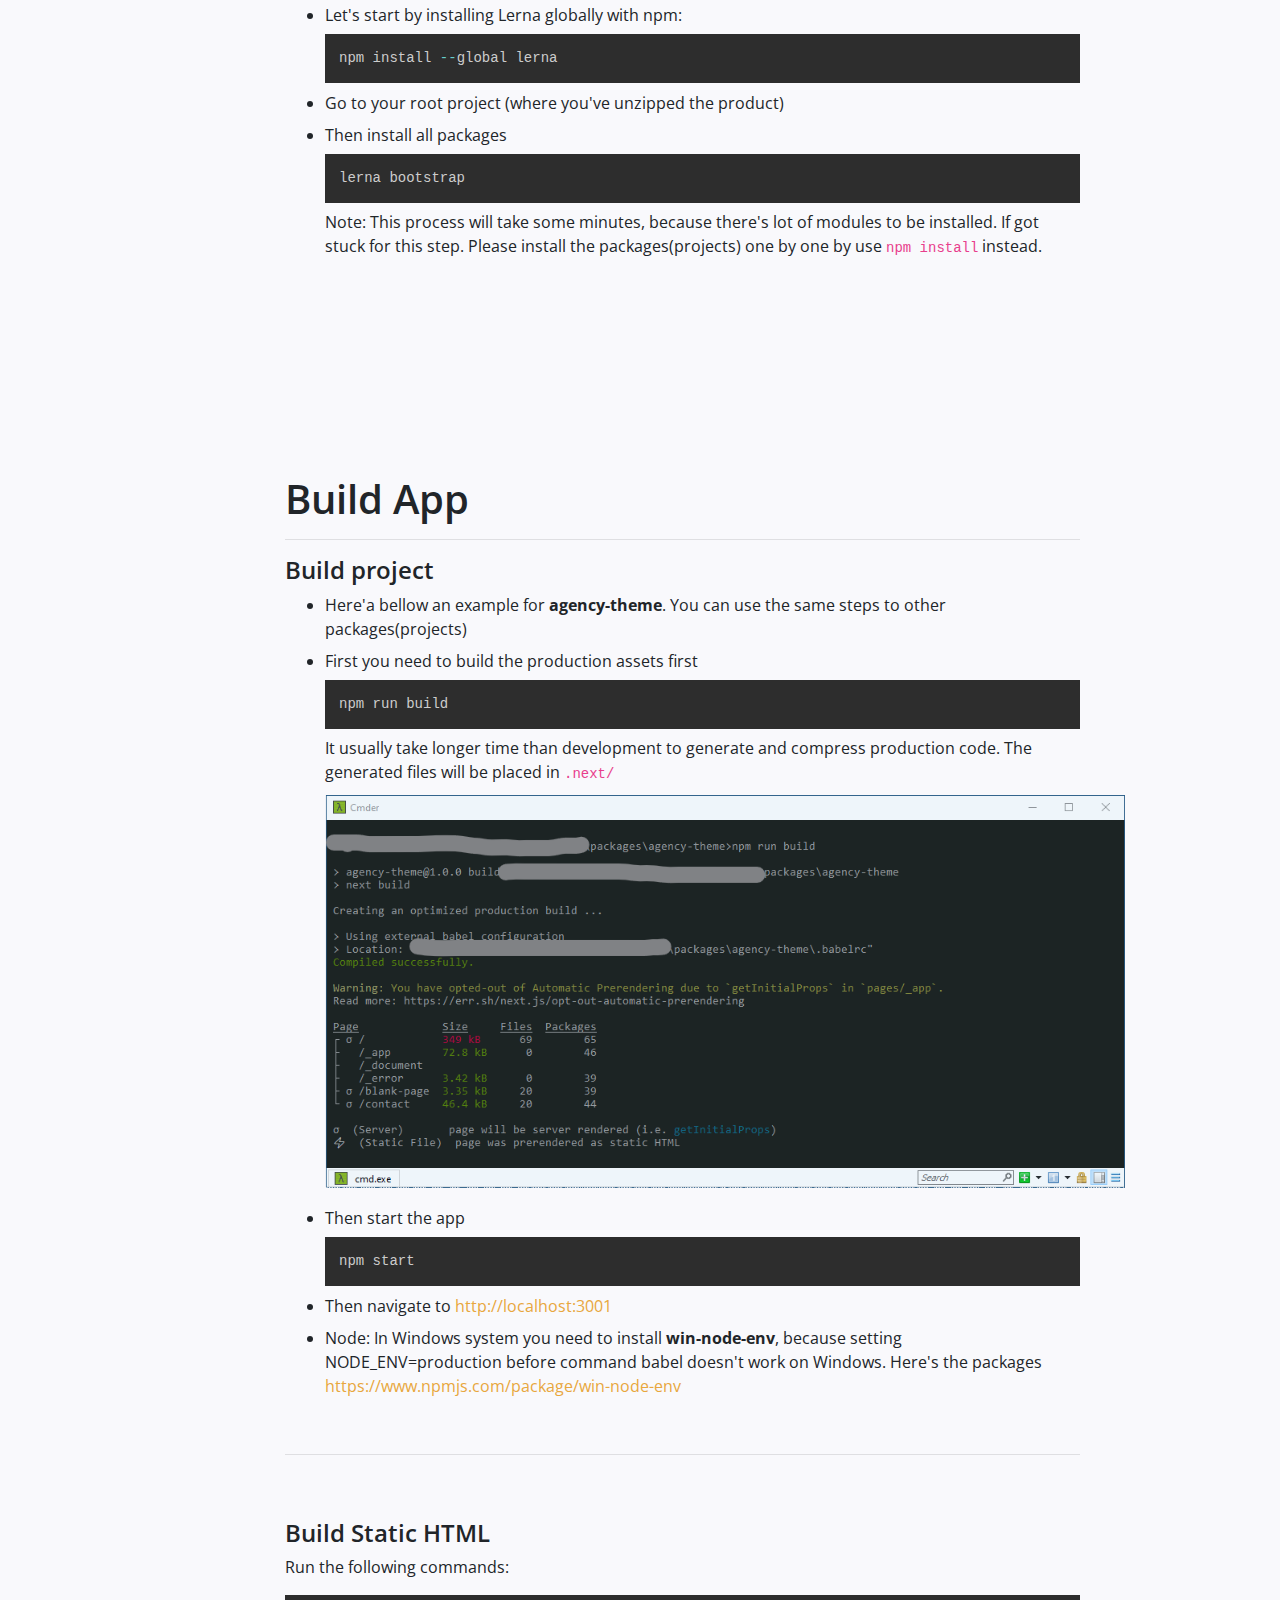
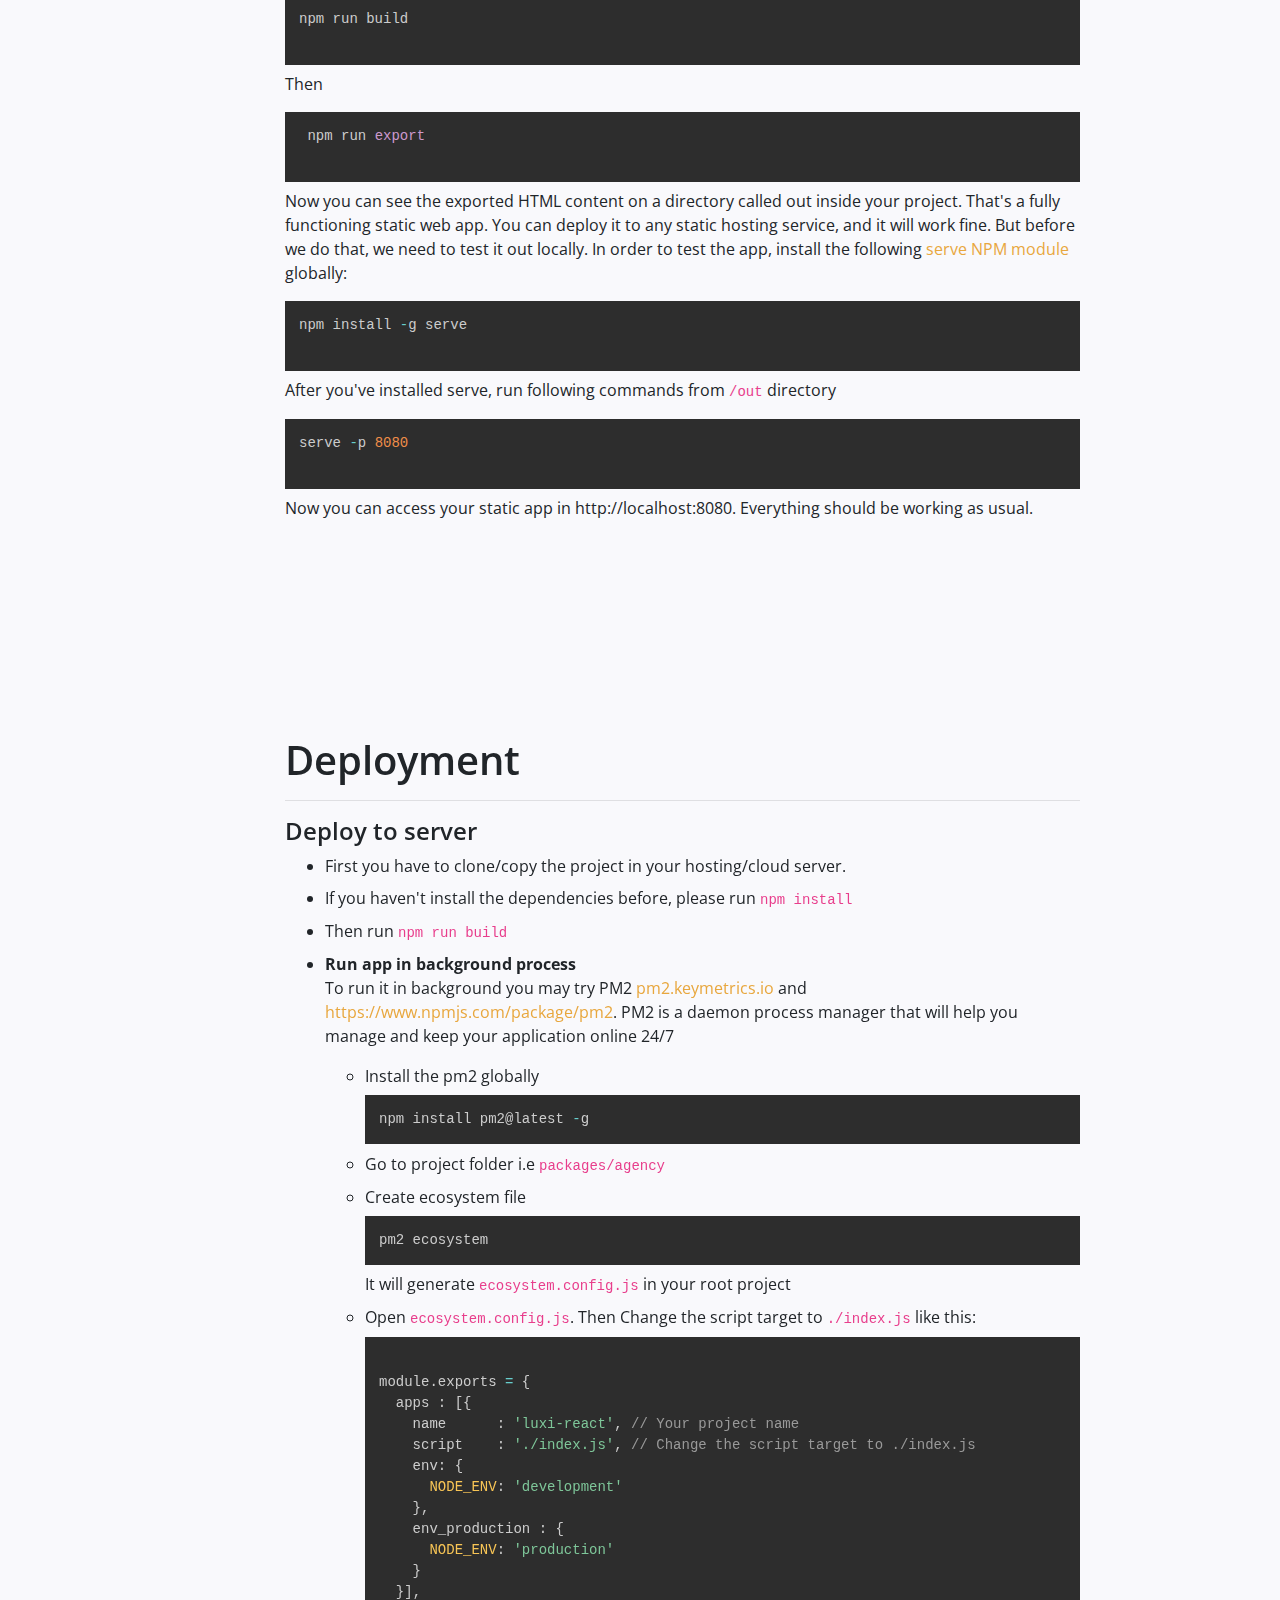
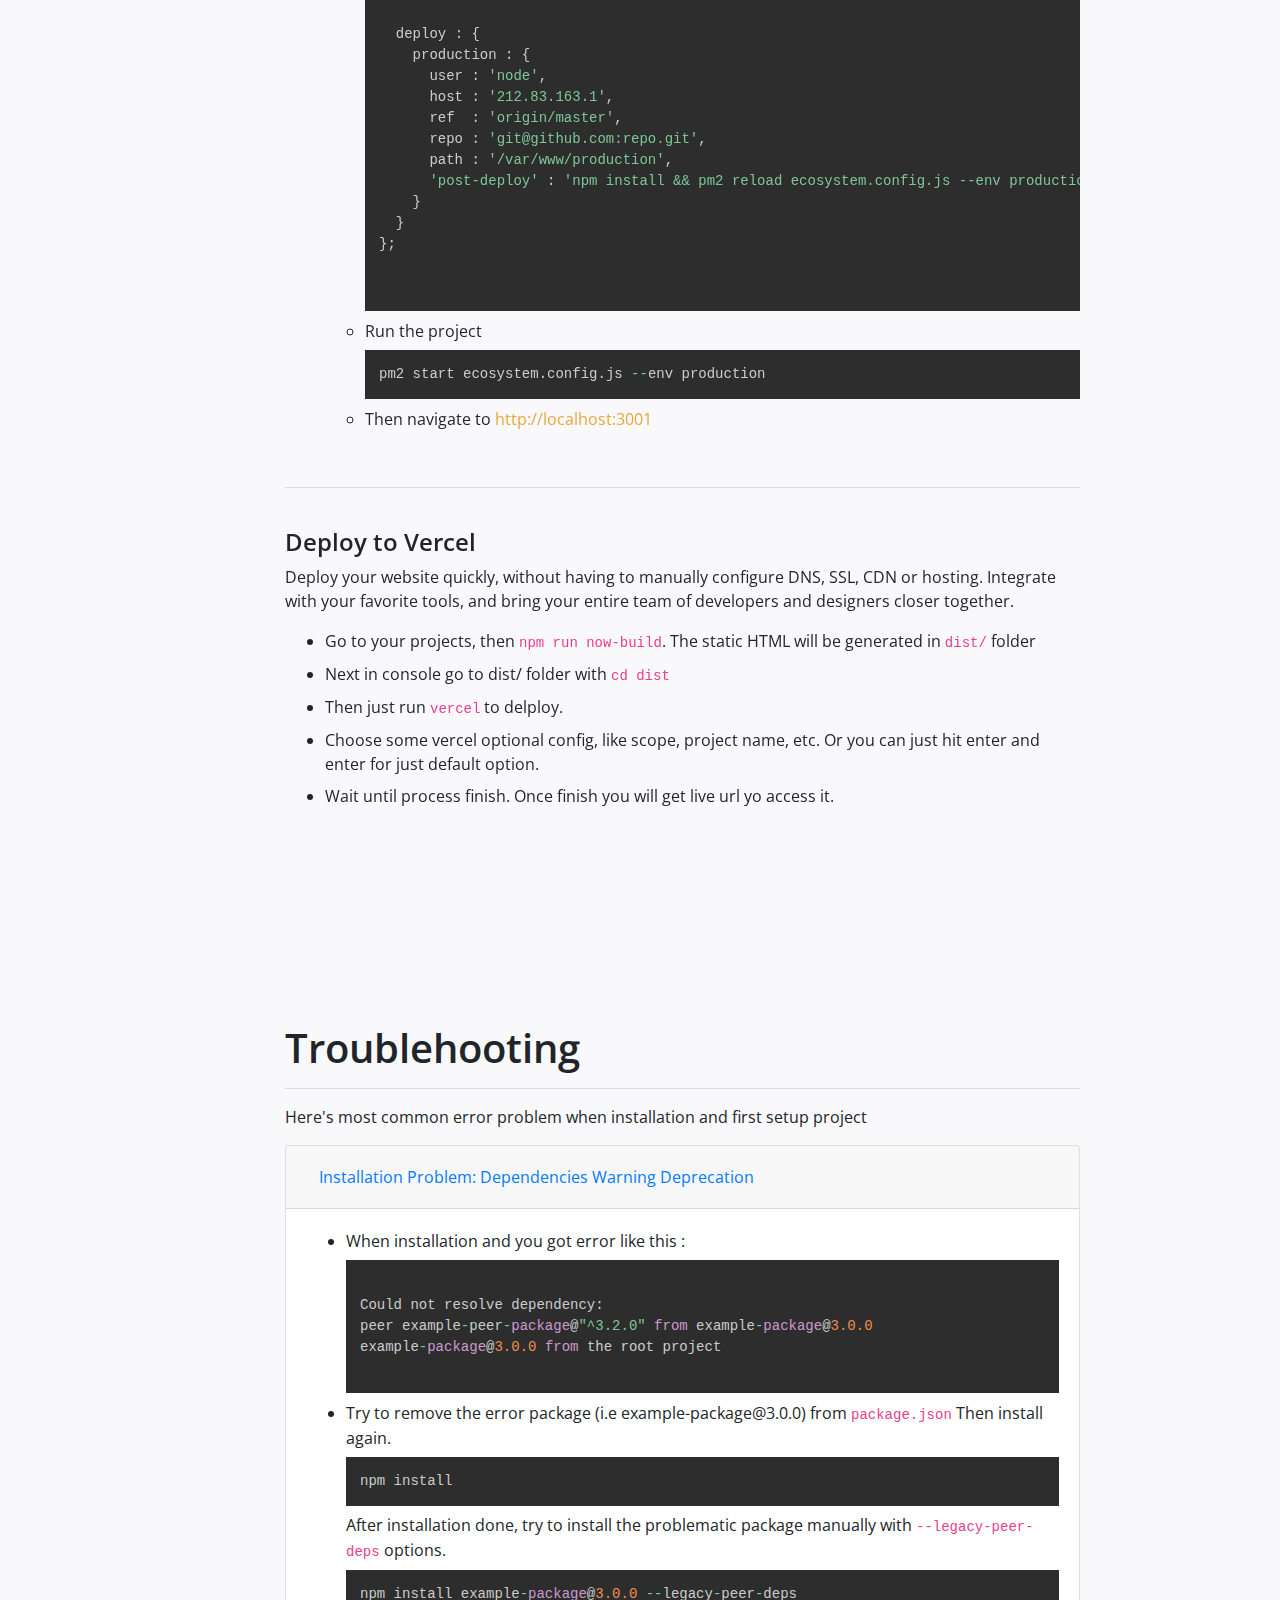
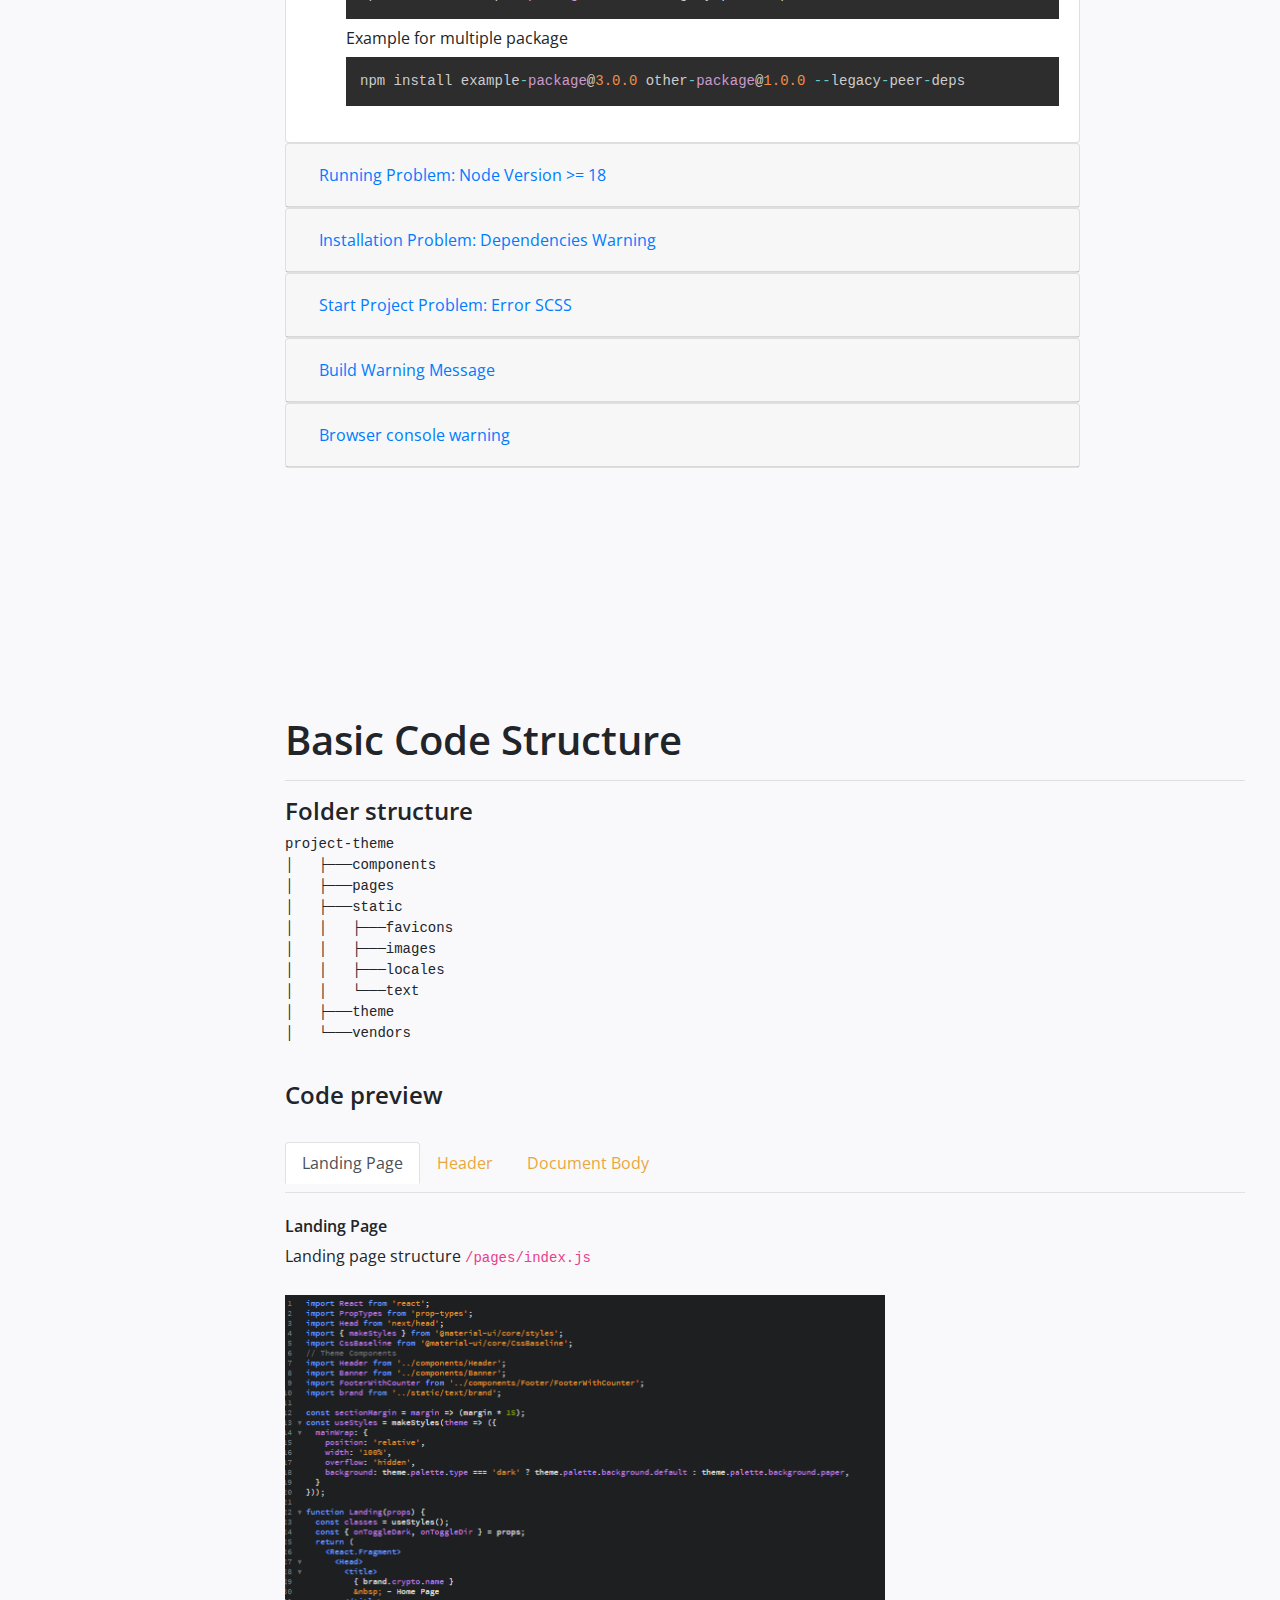
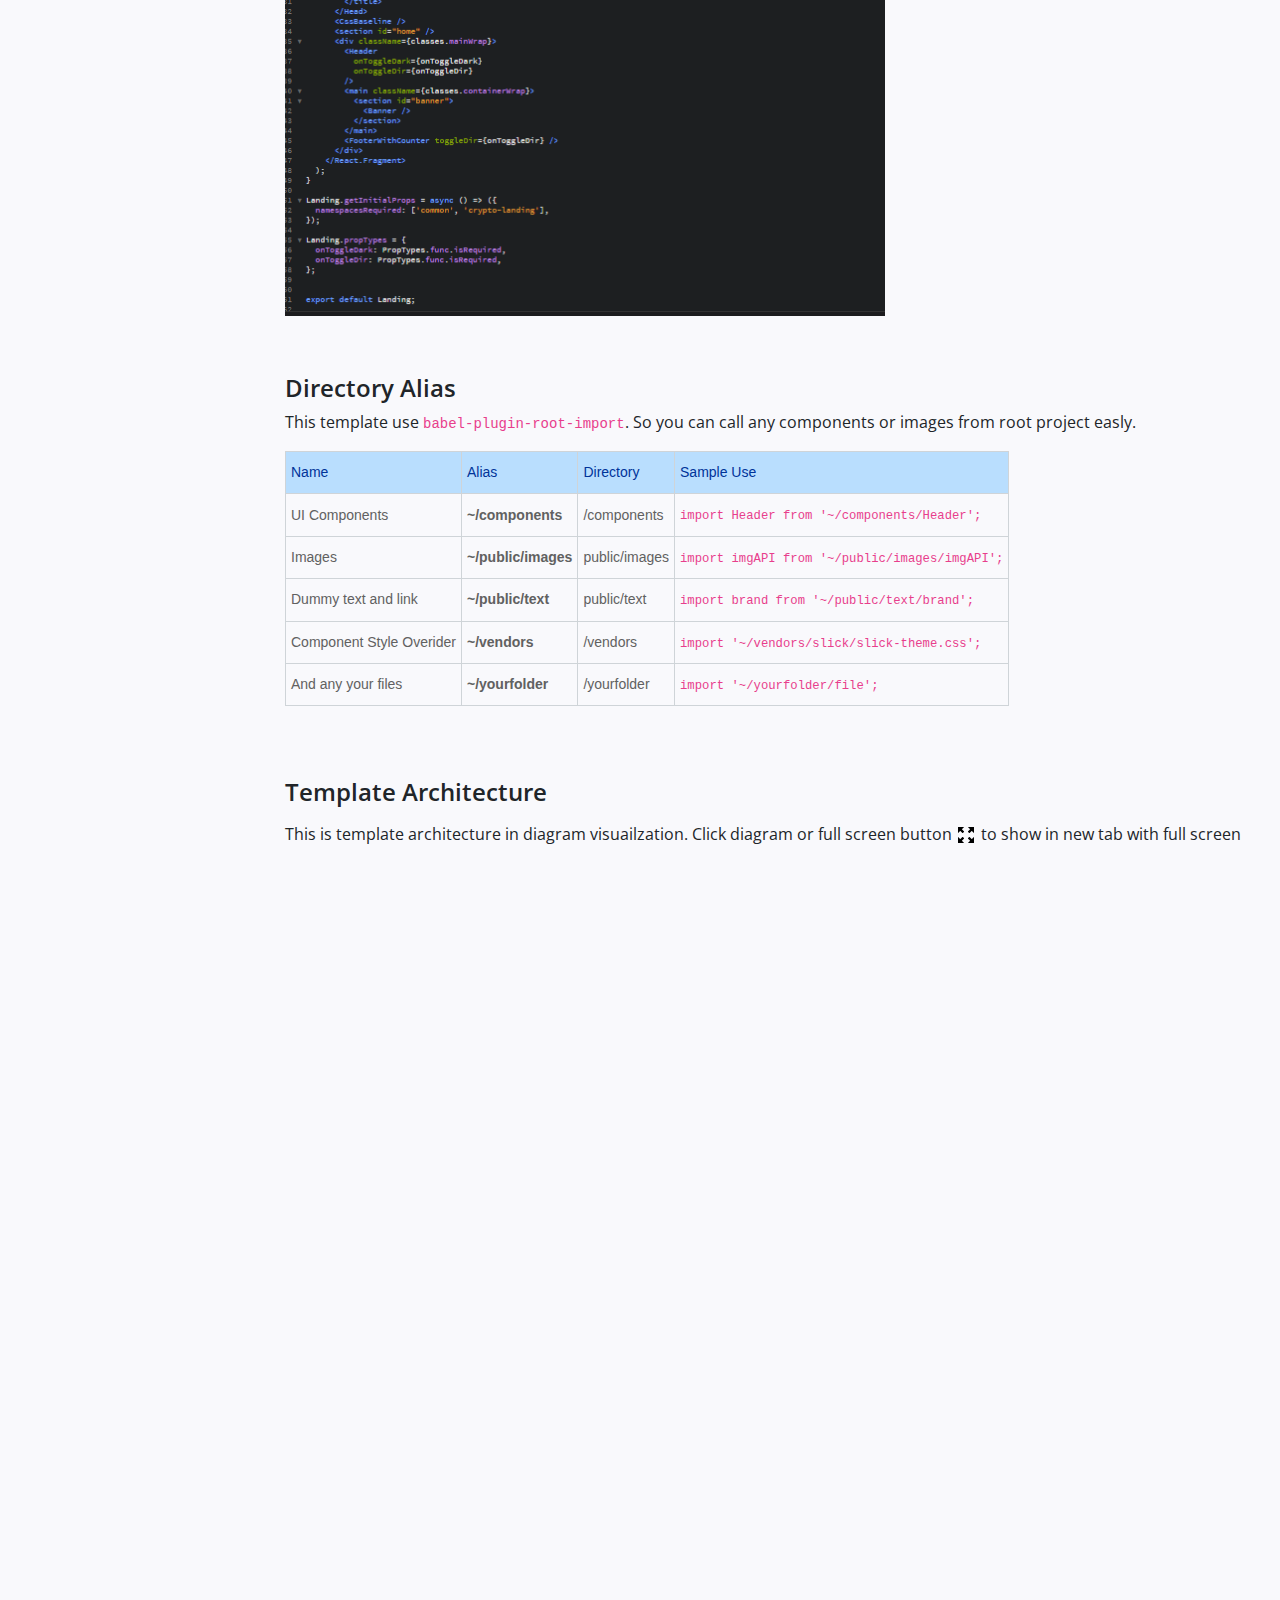
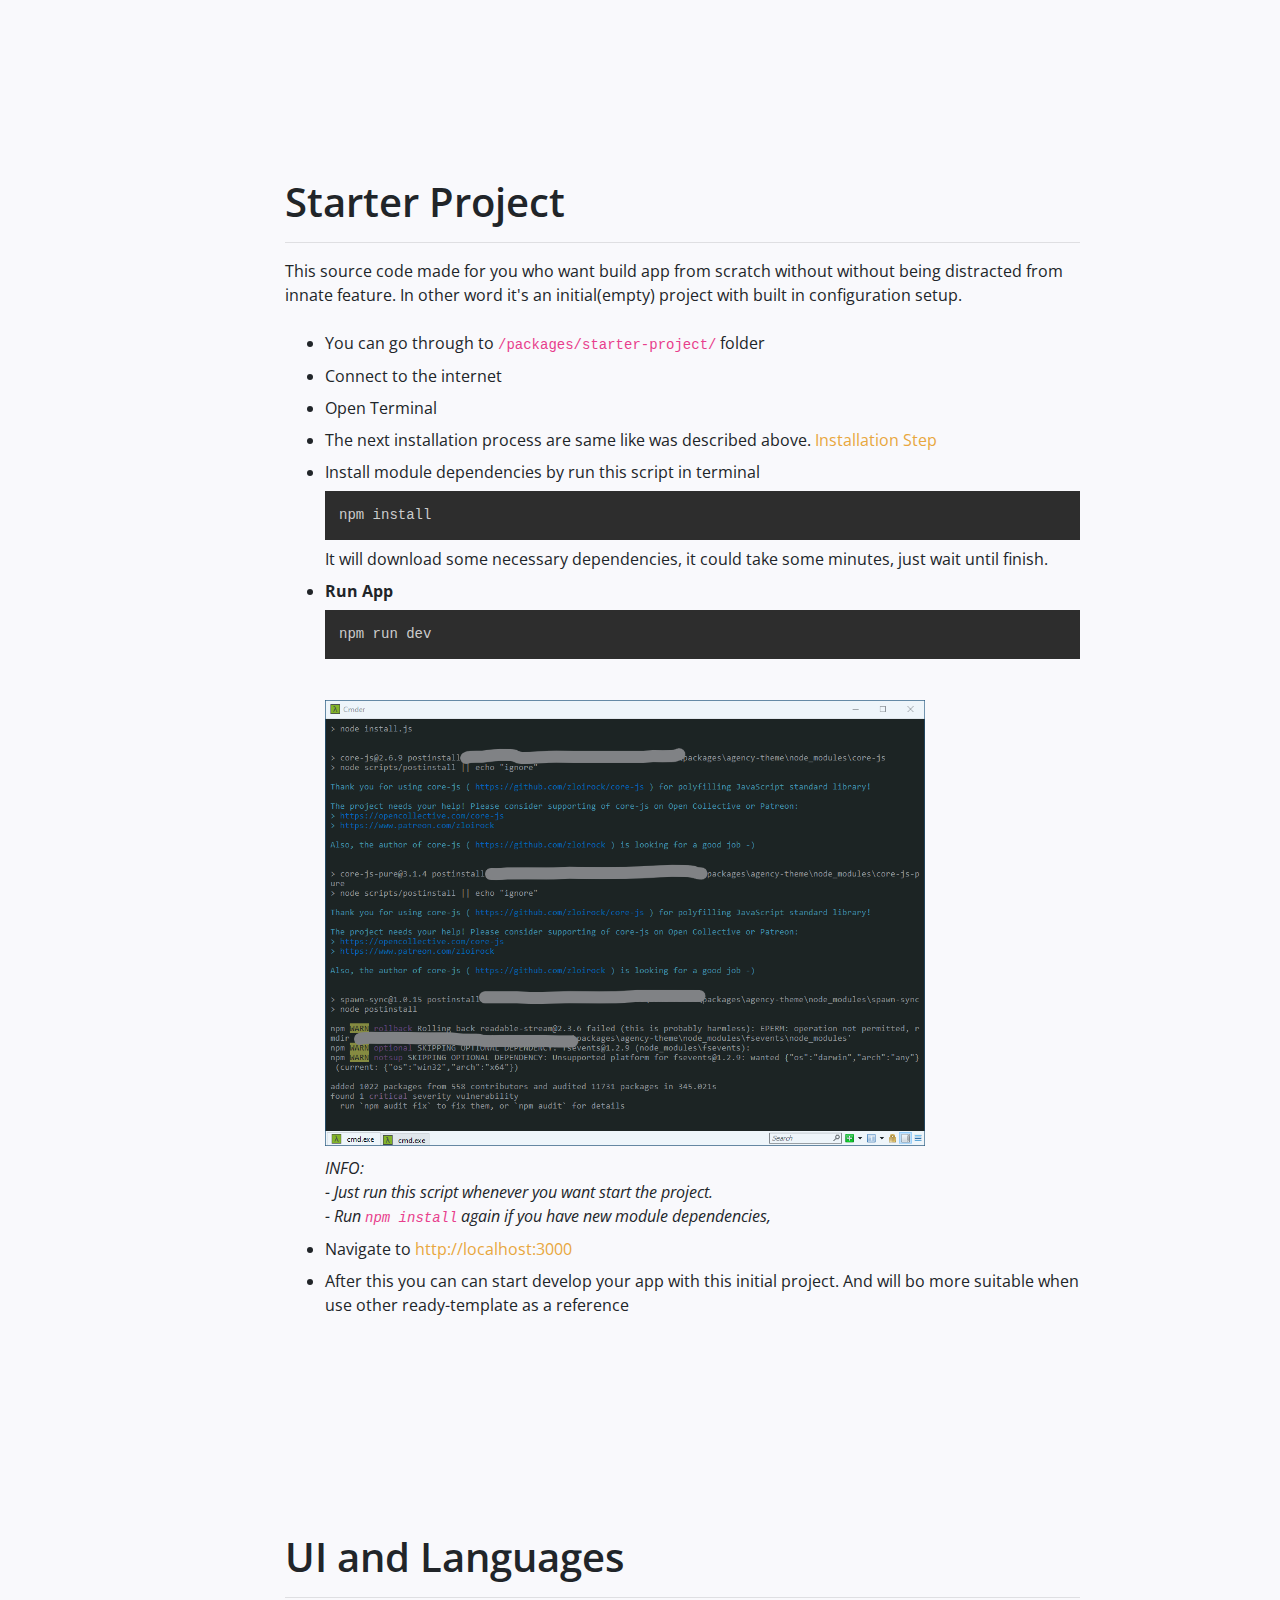
==== commit 19b3b2bc: "update change log" ====
--- a/index.html
+++ b/index.html
@@ -115,14 +115,14 @@
                         <h1 class="title">Thank you for Purchasing </h1>
                         <br /><br />
                         <h3>Luxiren - React JS Landing Page and Portfolio Collection</h3>
-                        <h4>Version 3.2.1</h4>
+                        <h4>Version 3.3.0</h4>
                         <hr />
                         <ul>
                             <li>
                                 Created : 19 Nov 2019
                             </li>
                             <li>
-                                Latest Update : 1 Dec 2022
+                                Latest Update : 18 Jan 2023
                             </li>
                         </ul>
                     </div>
@@ -1185,7 +1185,7 @@
                             </li>
                             <li>Do this method for all pages. For the faster way, you can use find and replace inside <code>pages/</code> with code-editor </li>
                             <li>Remove <code>.next/</code> folder in root project. This folder might hidden by your OS, so please show it!</li>
-                            <li>Then start the project <code>npm run dev</code> or build <code>npm run dev</code> it to see the result. <em>Please note this method not support for npm run export</em></li>
+                            <li>Then start the project <code>npm run dev</code> or build <code>npm run build</code> it to see the result. <em>Please note this method not support for npm run export</em></li>
                               </ol>
                             </li>
                         </ul>
@@ -1612,6 +1612,28 @@
                             <thead>
                               <tr>
                                 <th>
+                                    <strong>Version 3.3 – 18 Jan, 2022</strong>
+                                </th>
+                              </tr>
+                            </thead>
+                            <tbody>
+                              <tr>
+                                <td>
+                                    Upgrade to MUI 5, Next 13 and React 18
+                                </td>
+                              </tr>
+                              <tr>
+                                <td>
+                                    Files changes: <br />
+                                    - packages/[all-themes]
+                                </td>
+                              </tr>
+                            </tbody>
+                        </table>
+                        <table class="table table-striped log">
+                            <thead>
+                              <tr>
+                                <th>
                                     <strong>Version 3.2.1 – 1 Dec, 2022</strong>
                                 </th>
                               </tr>
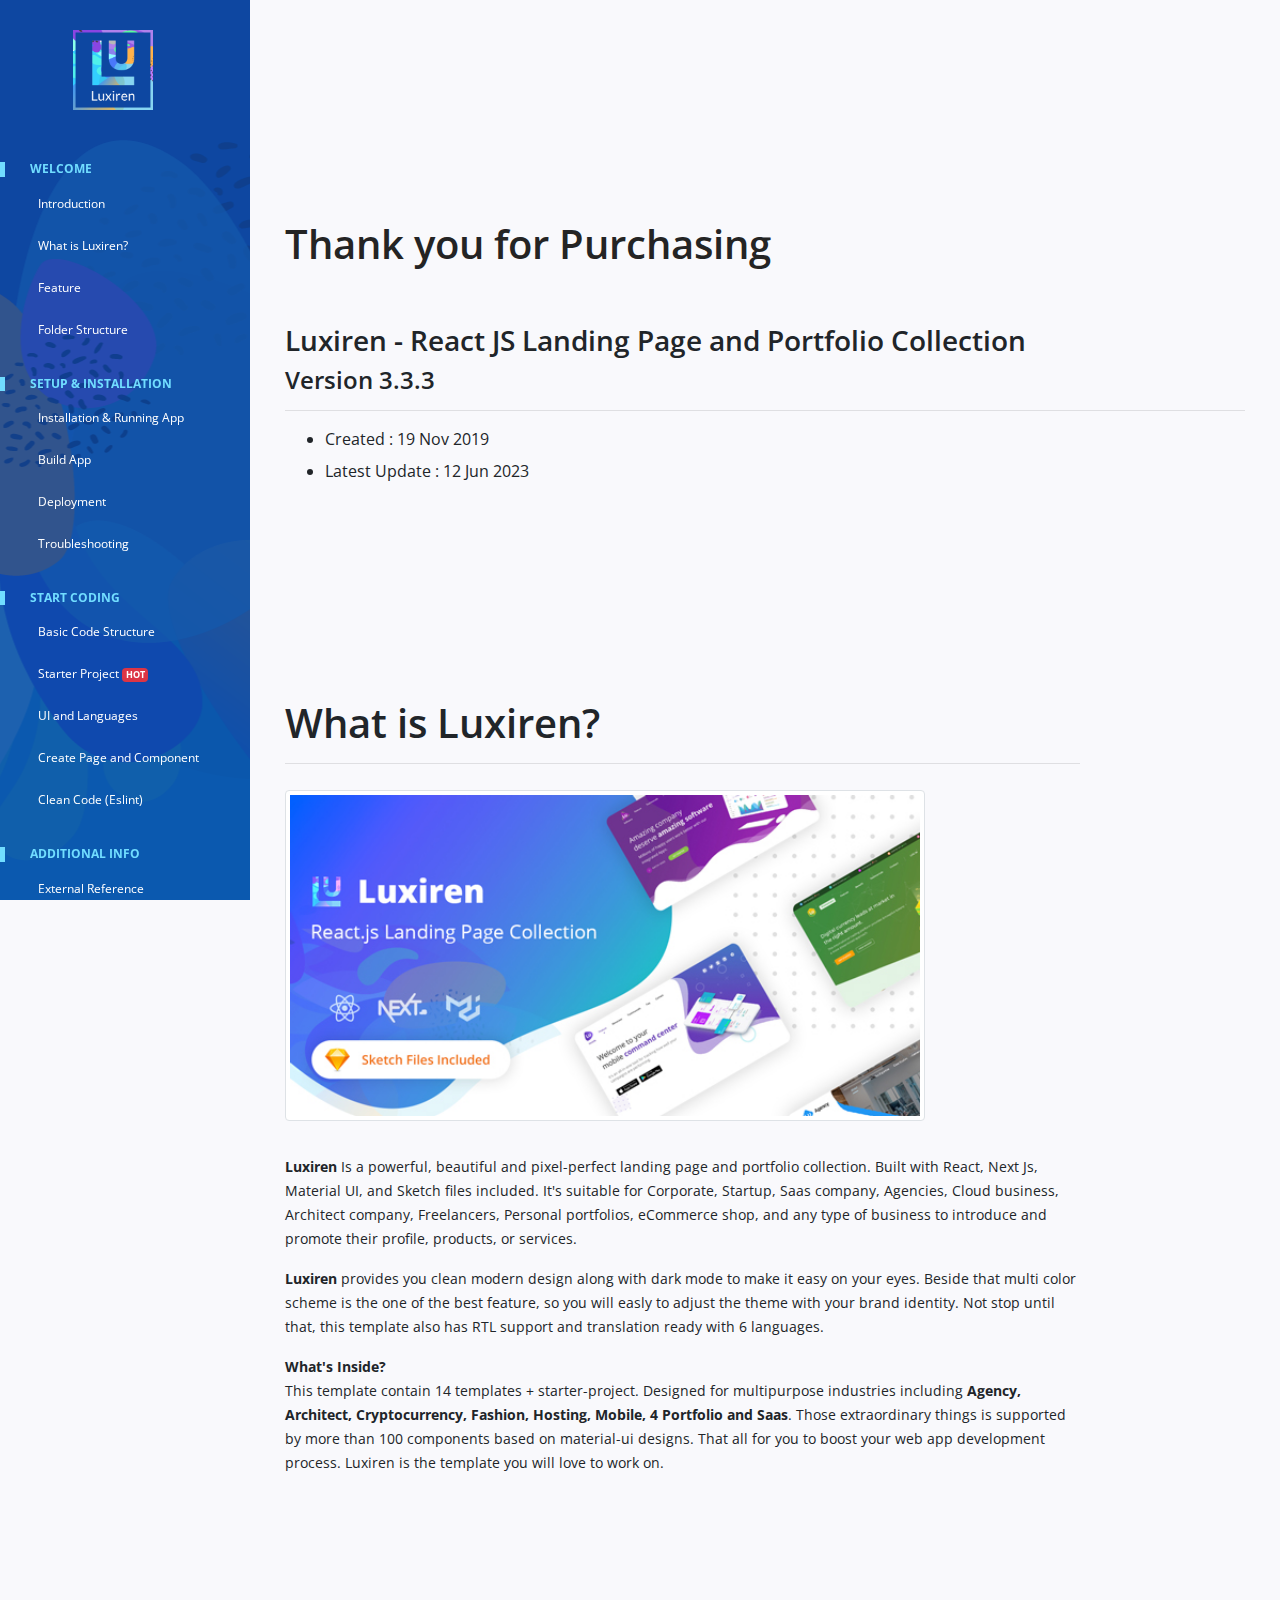
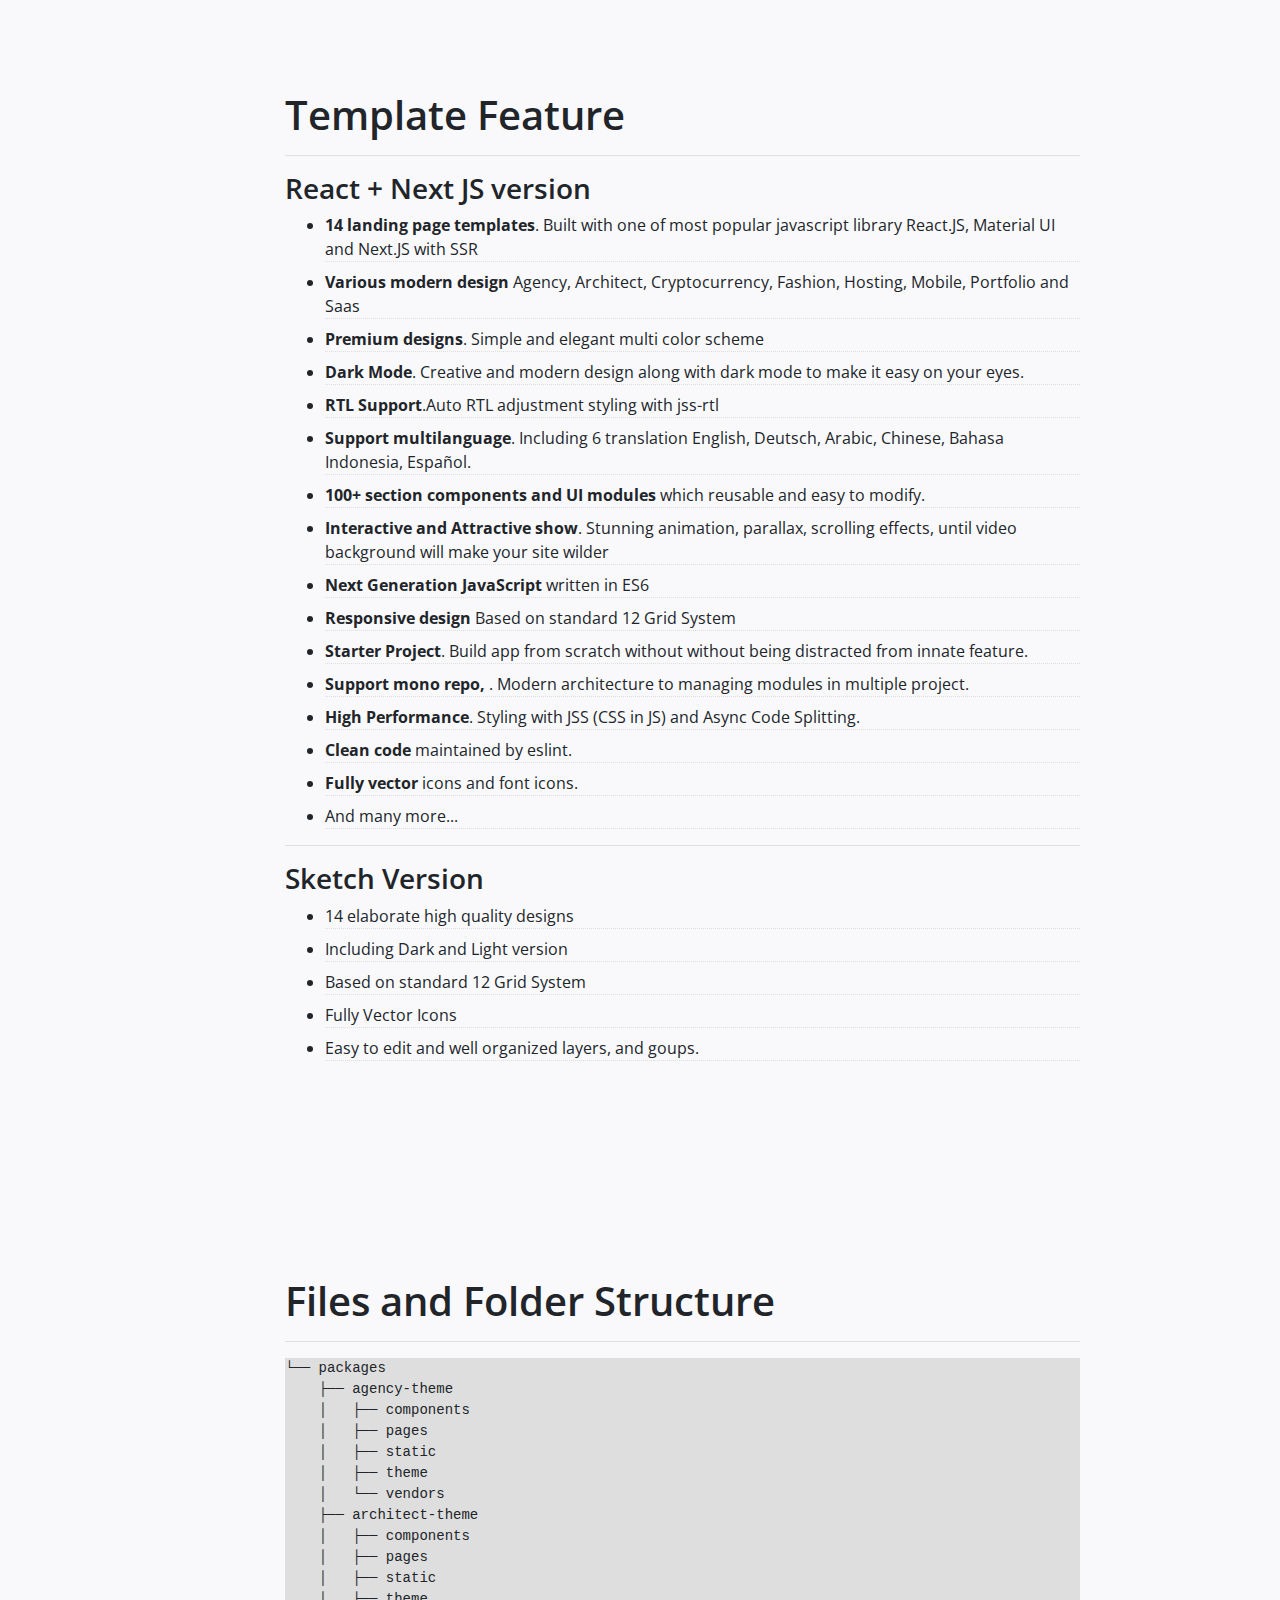
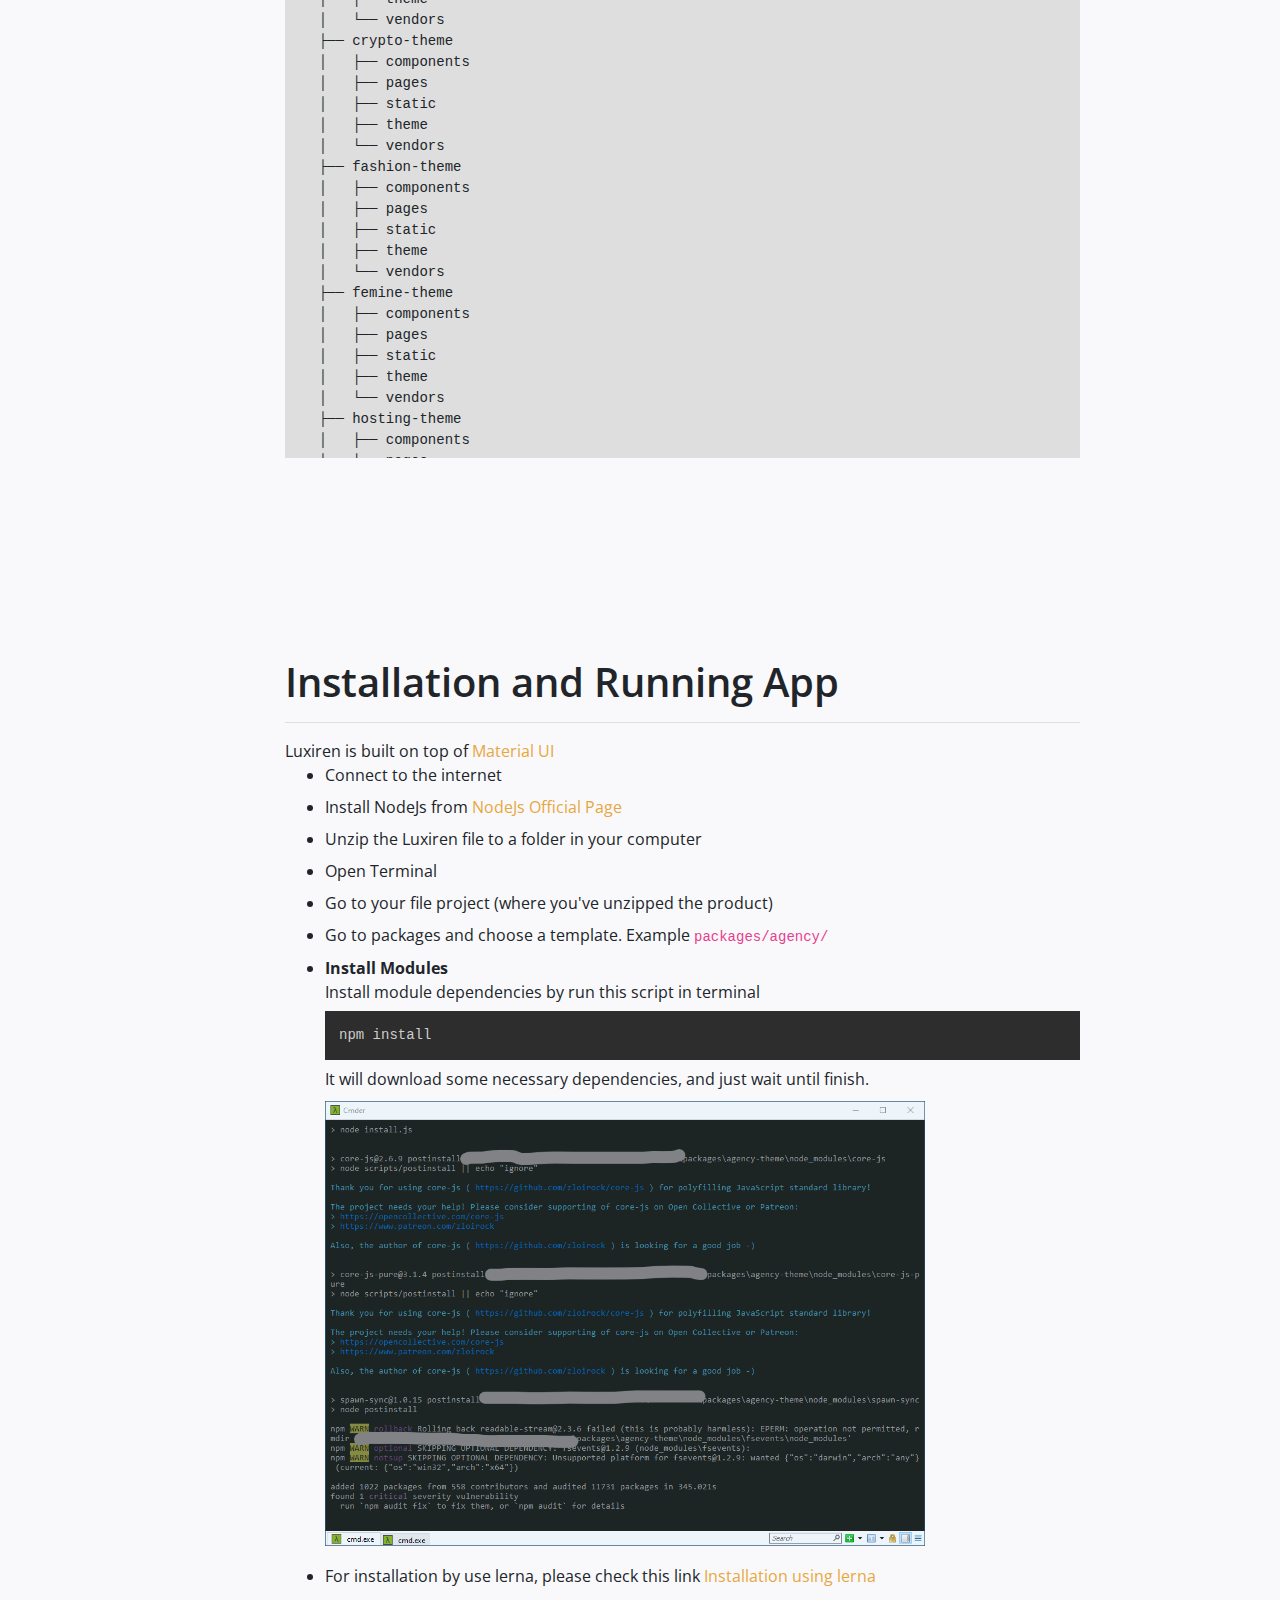
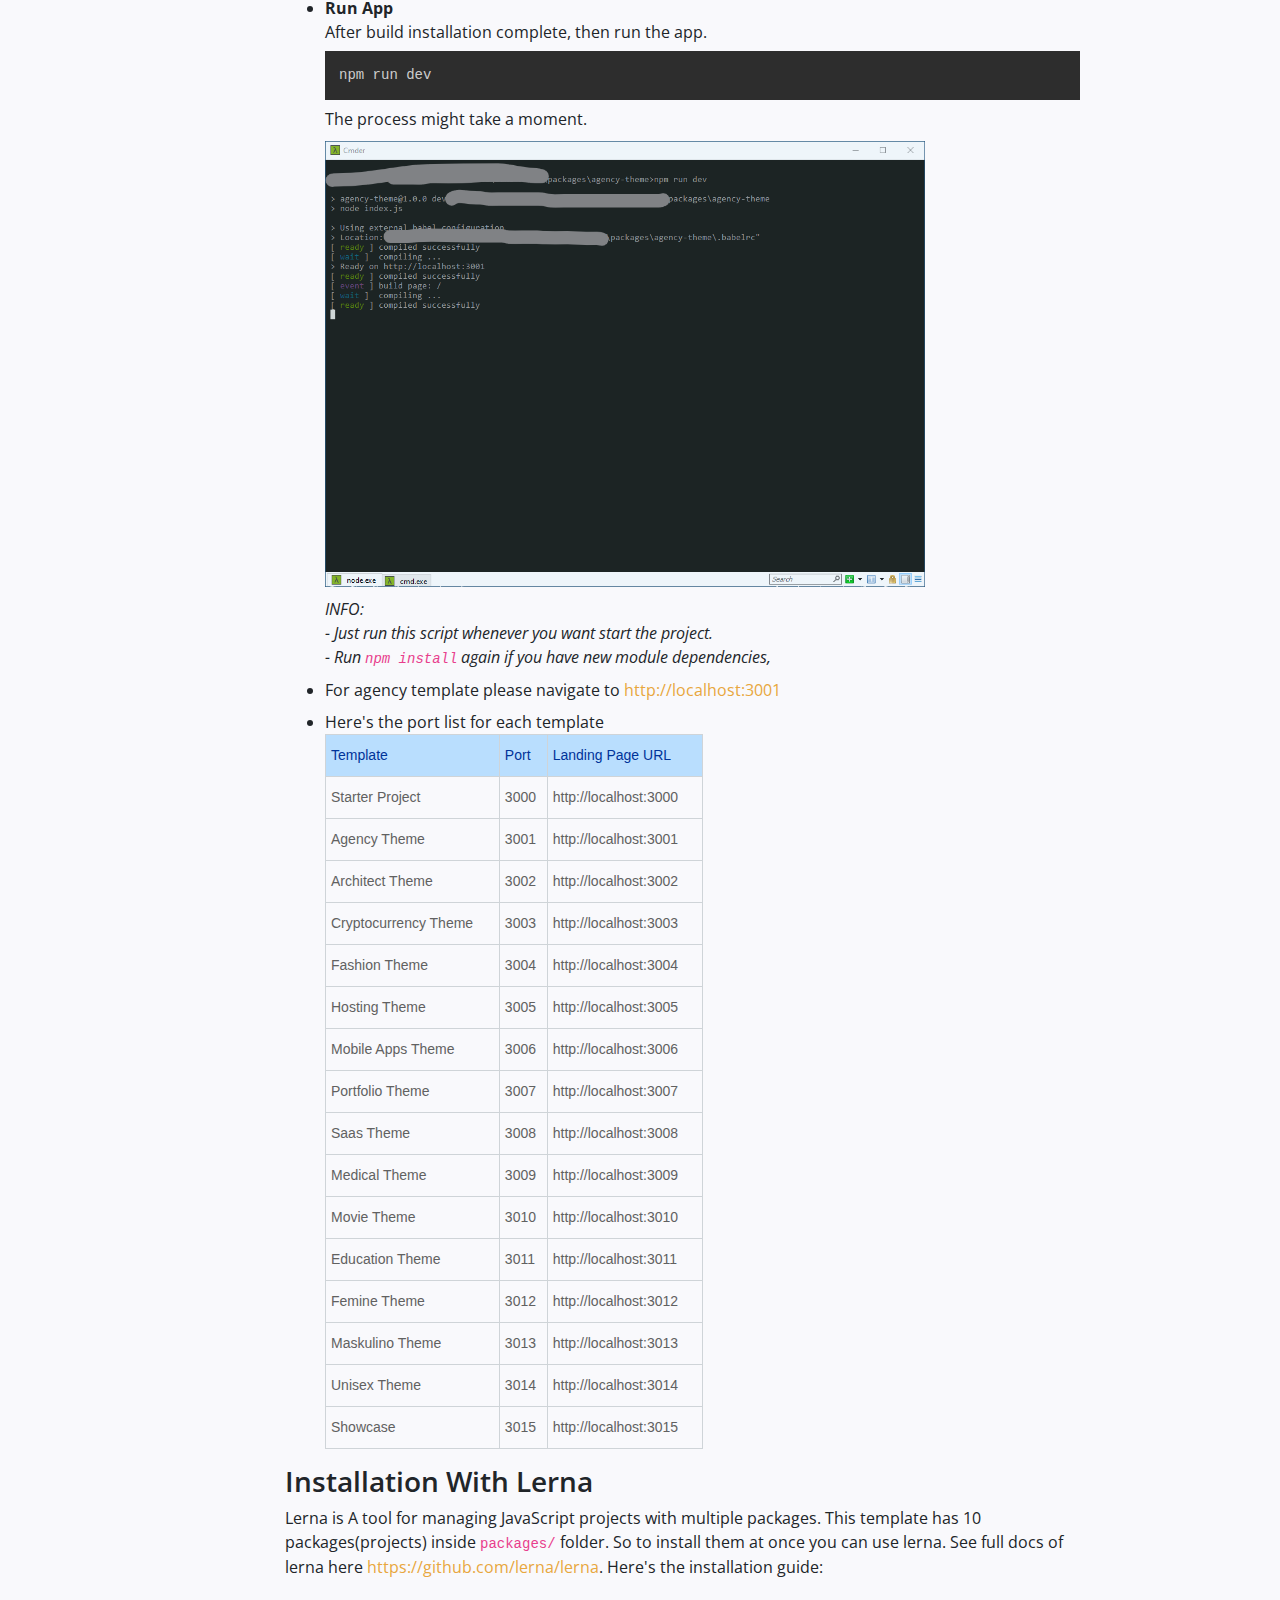
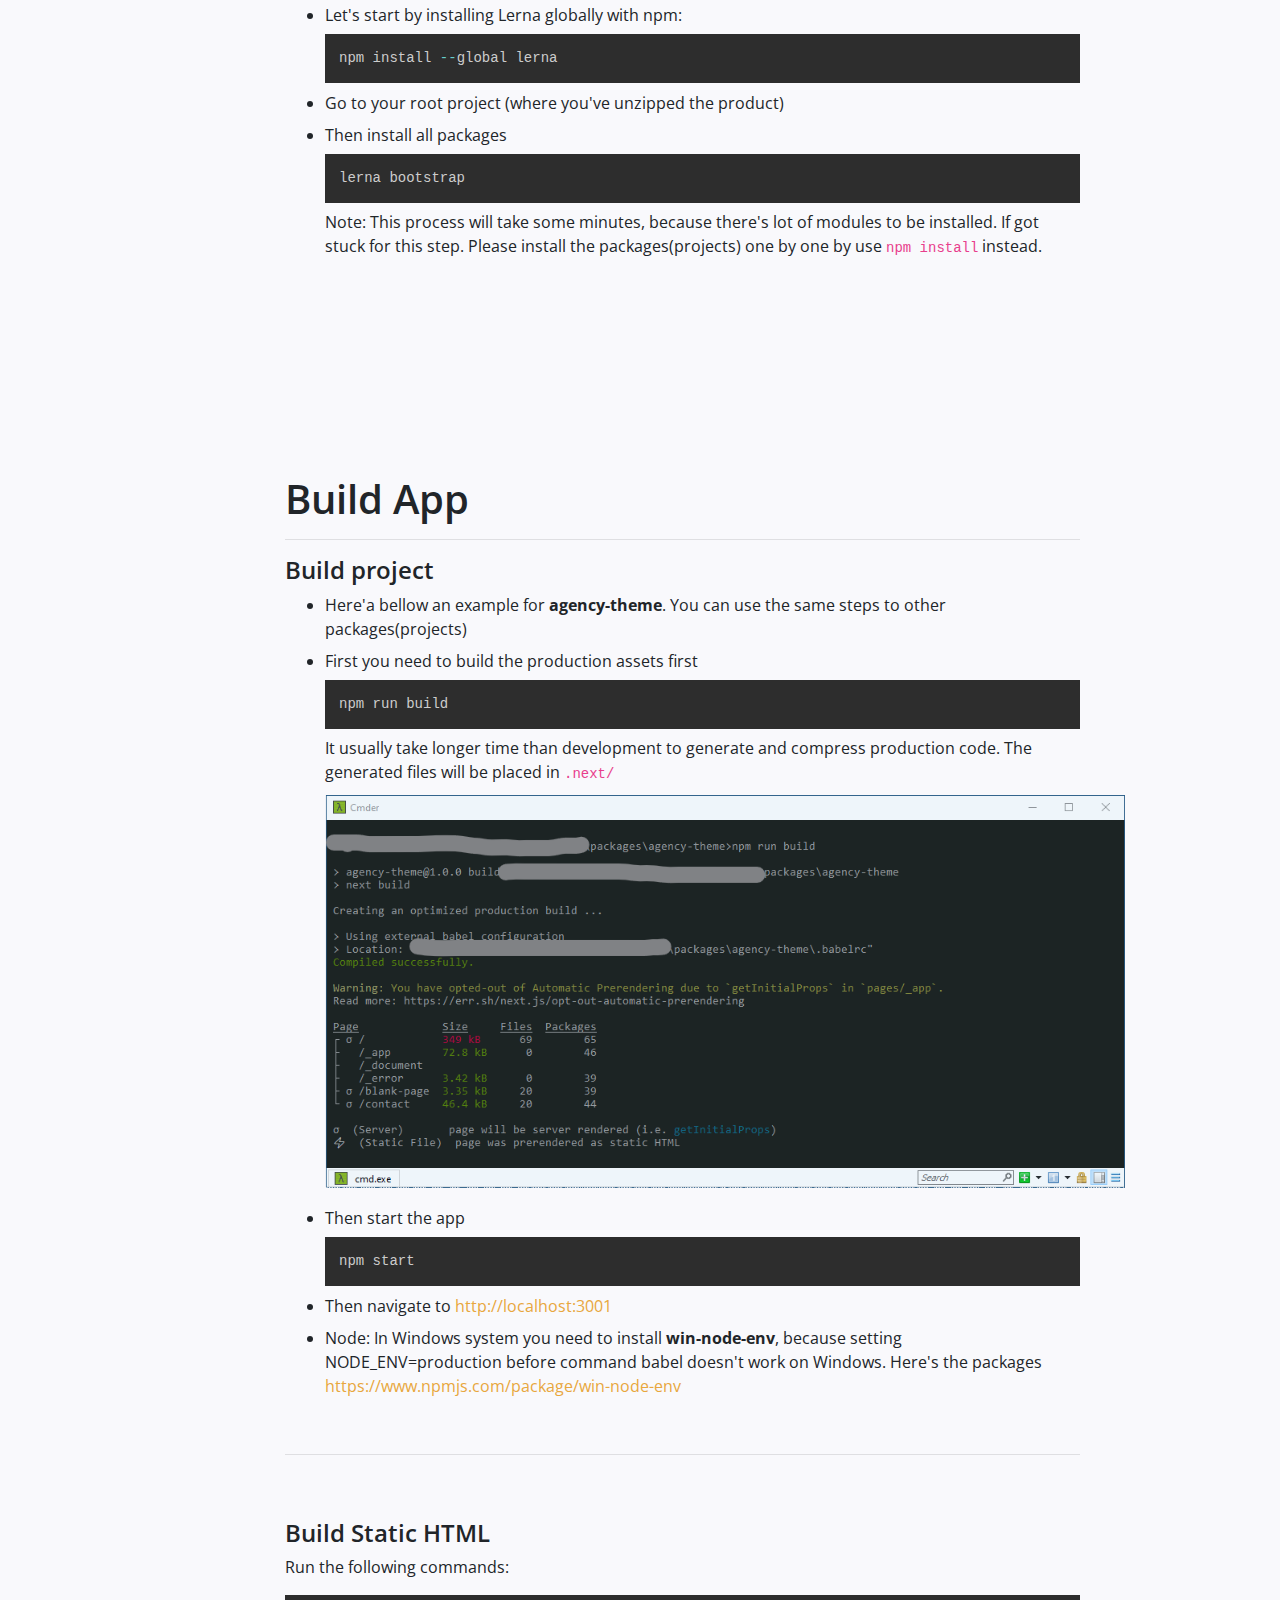
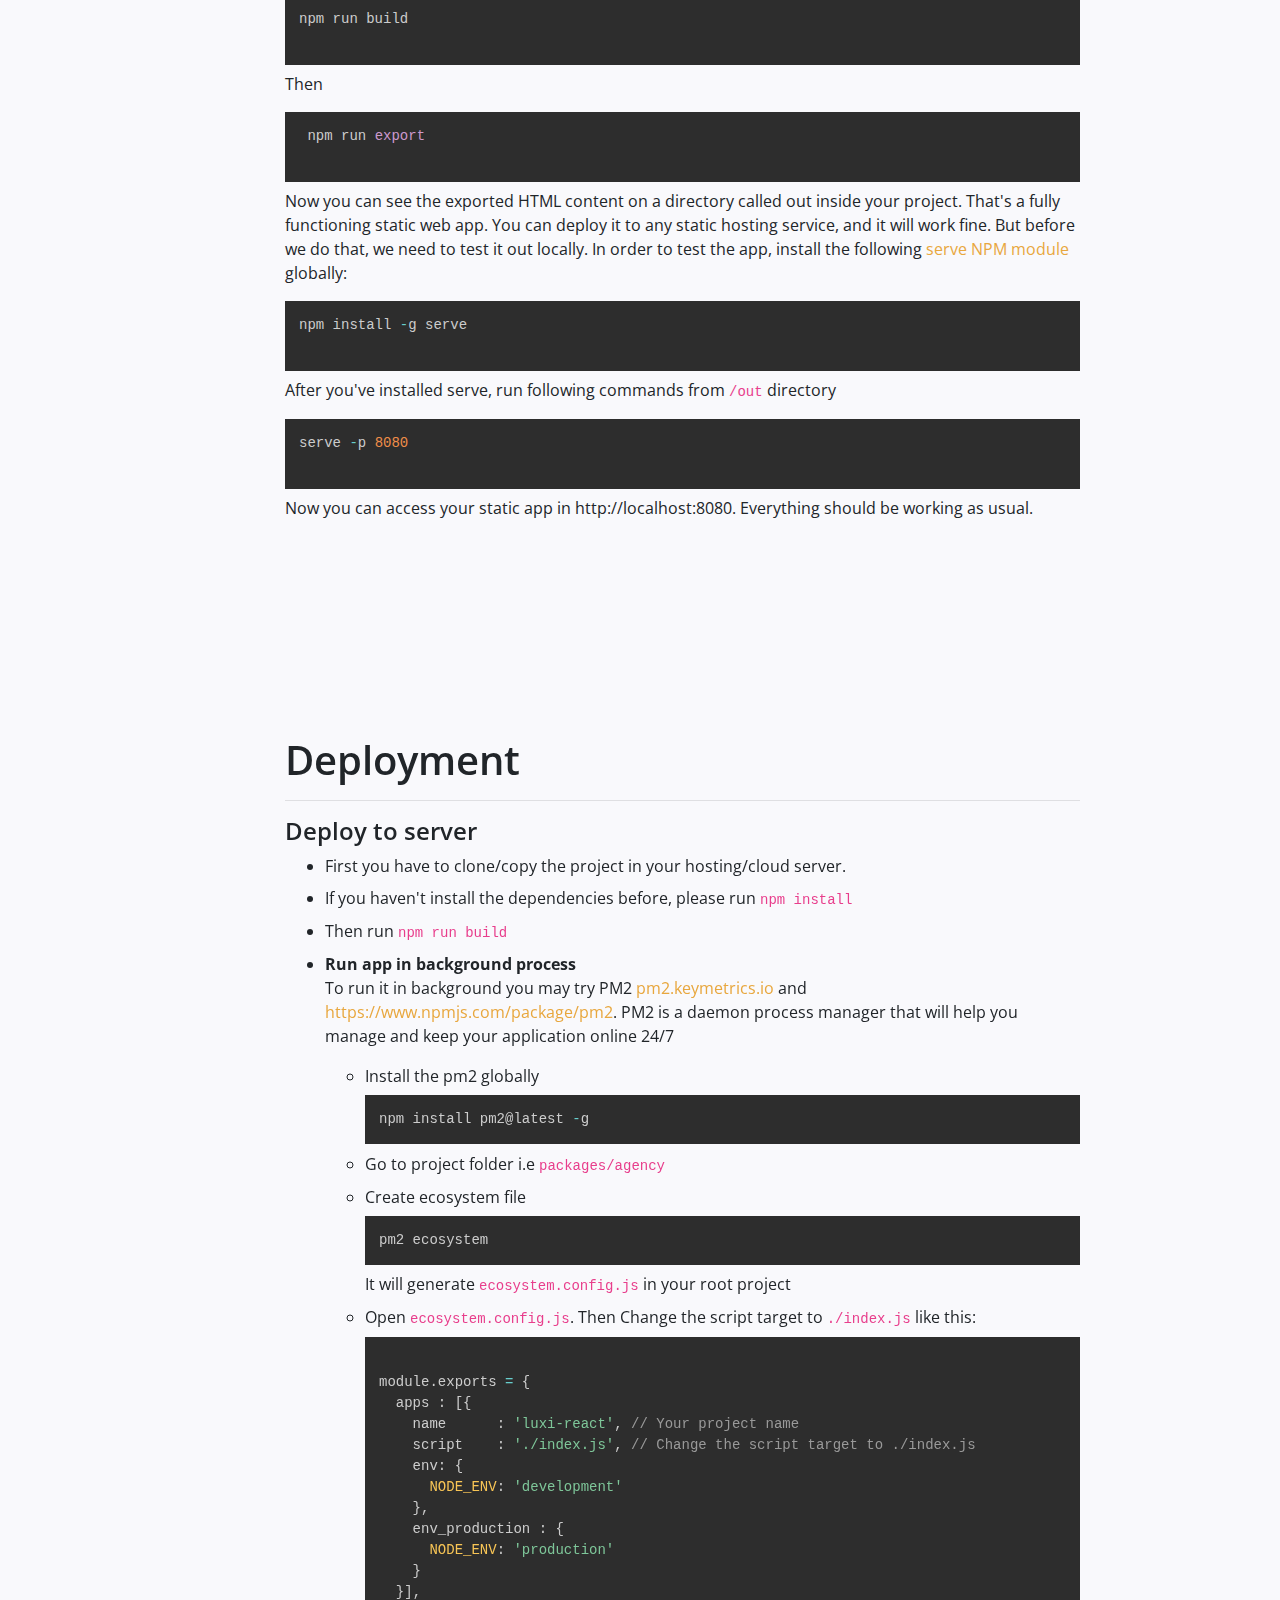
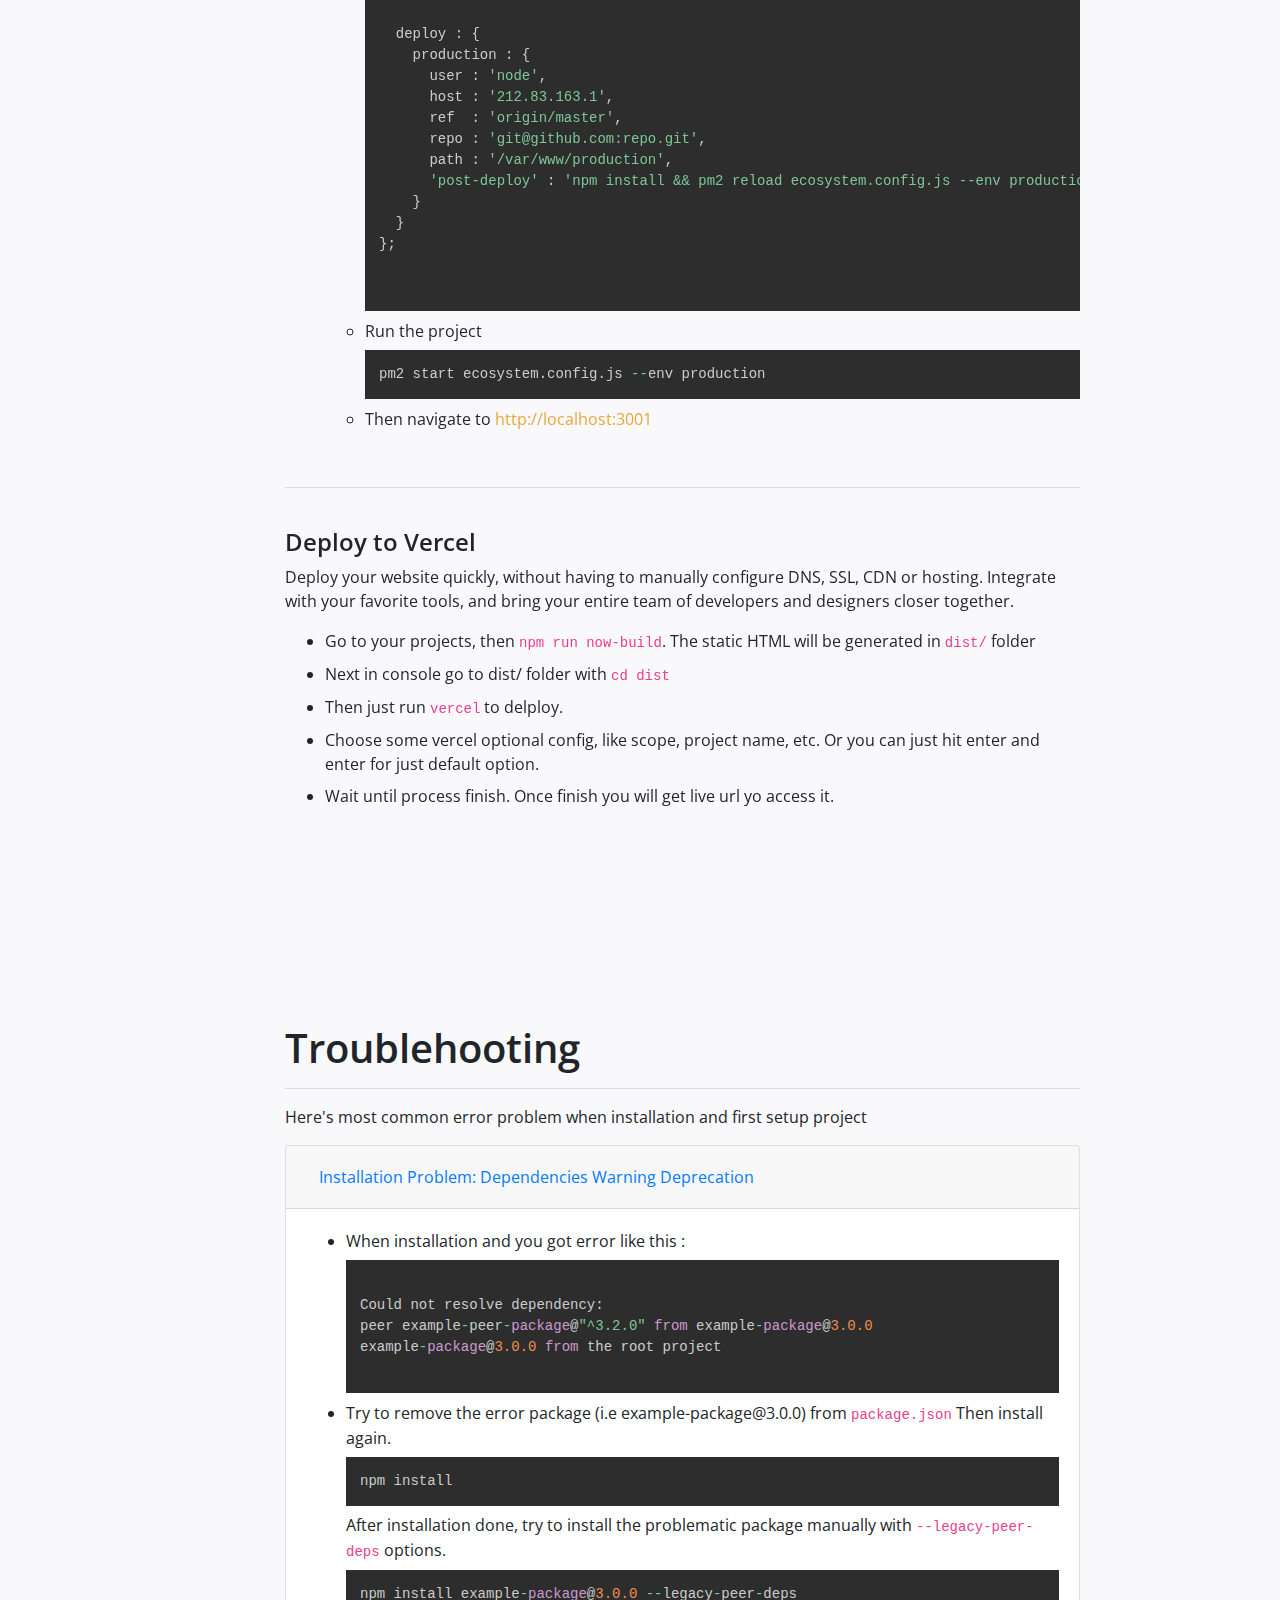
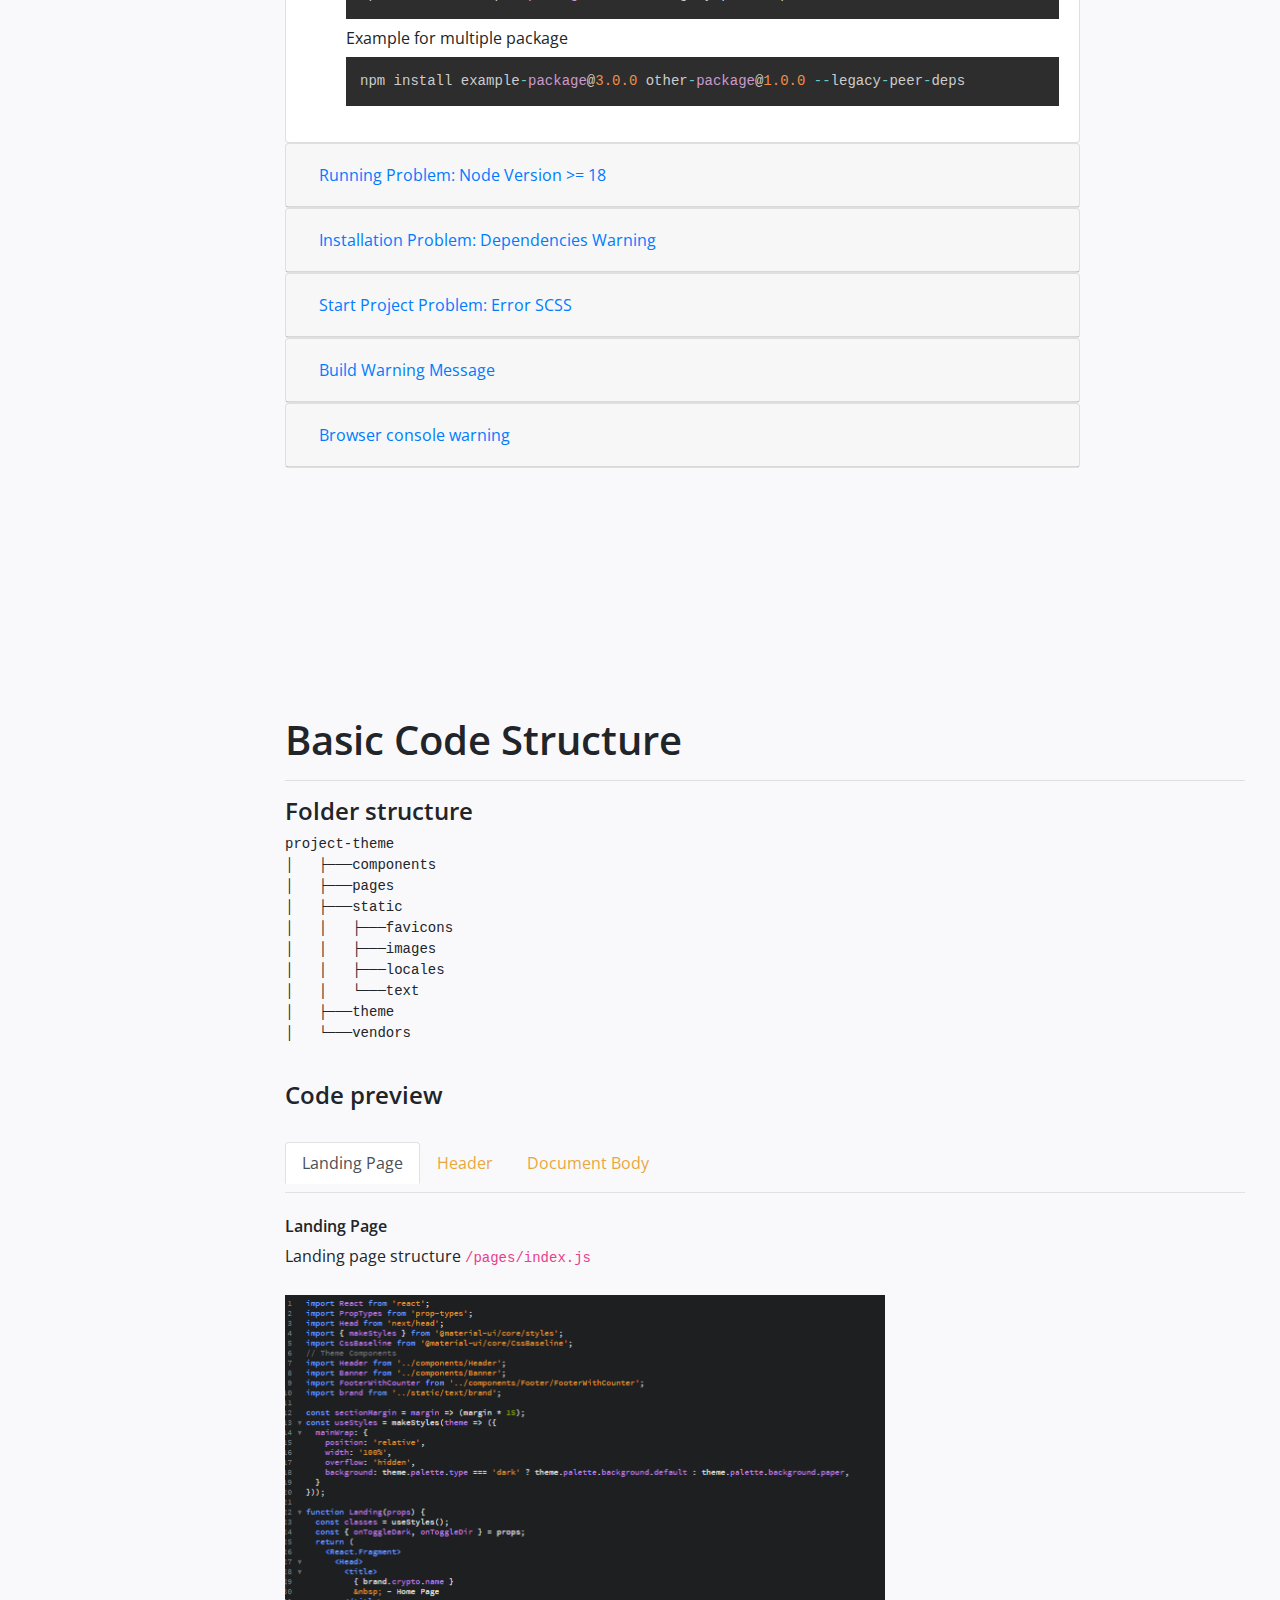
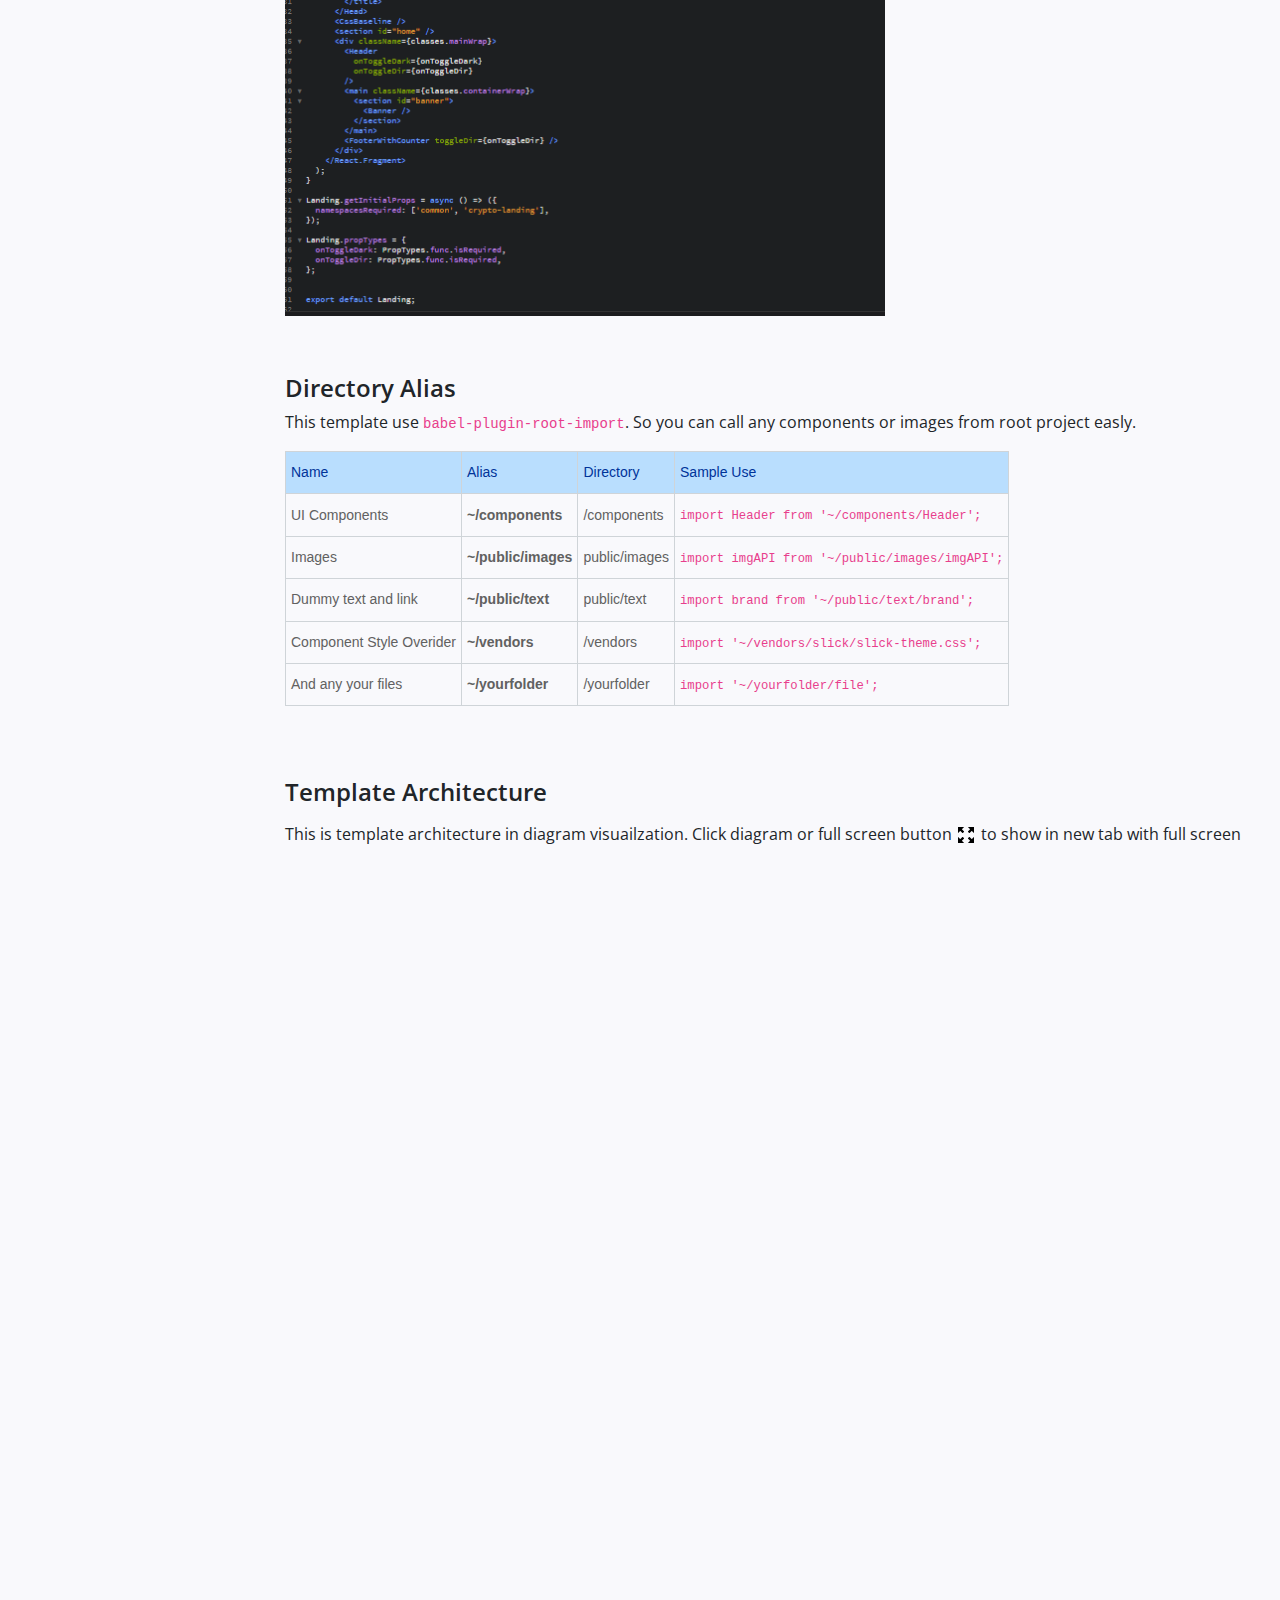
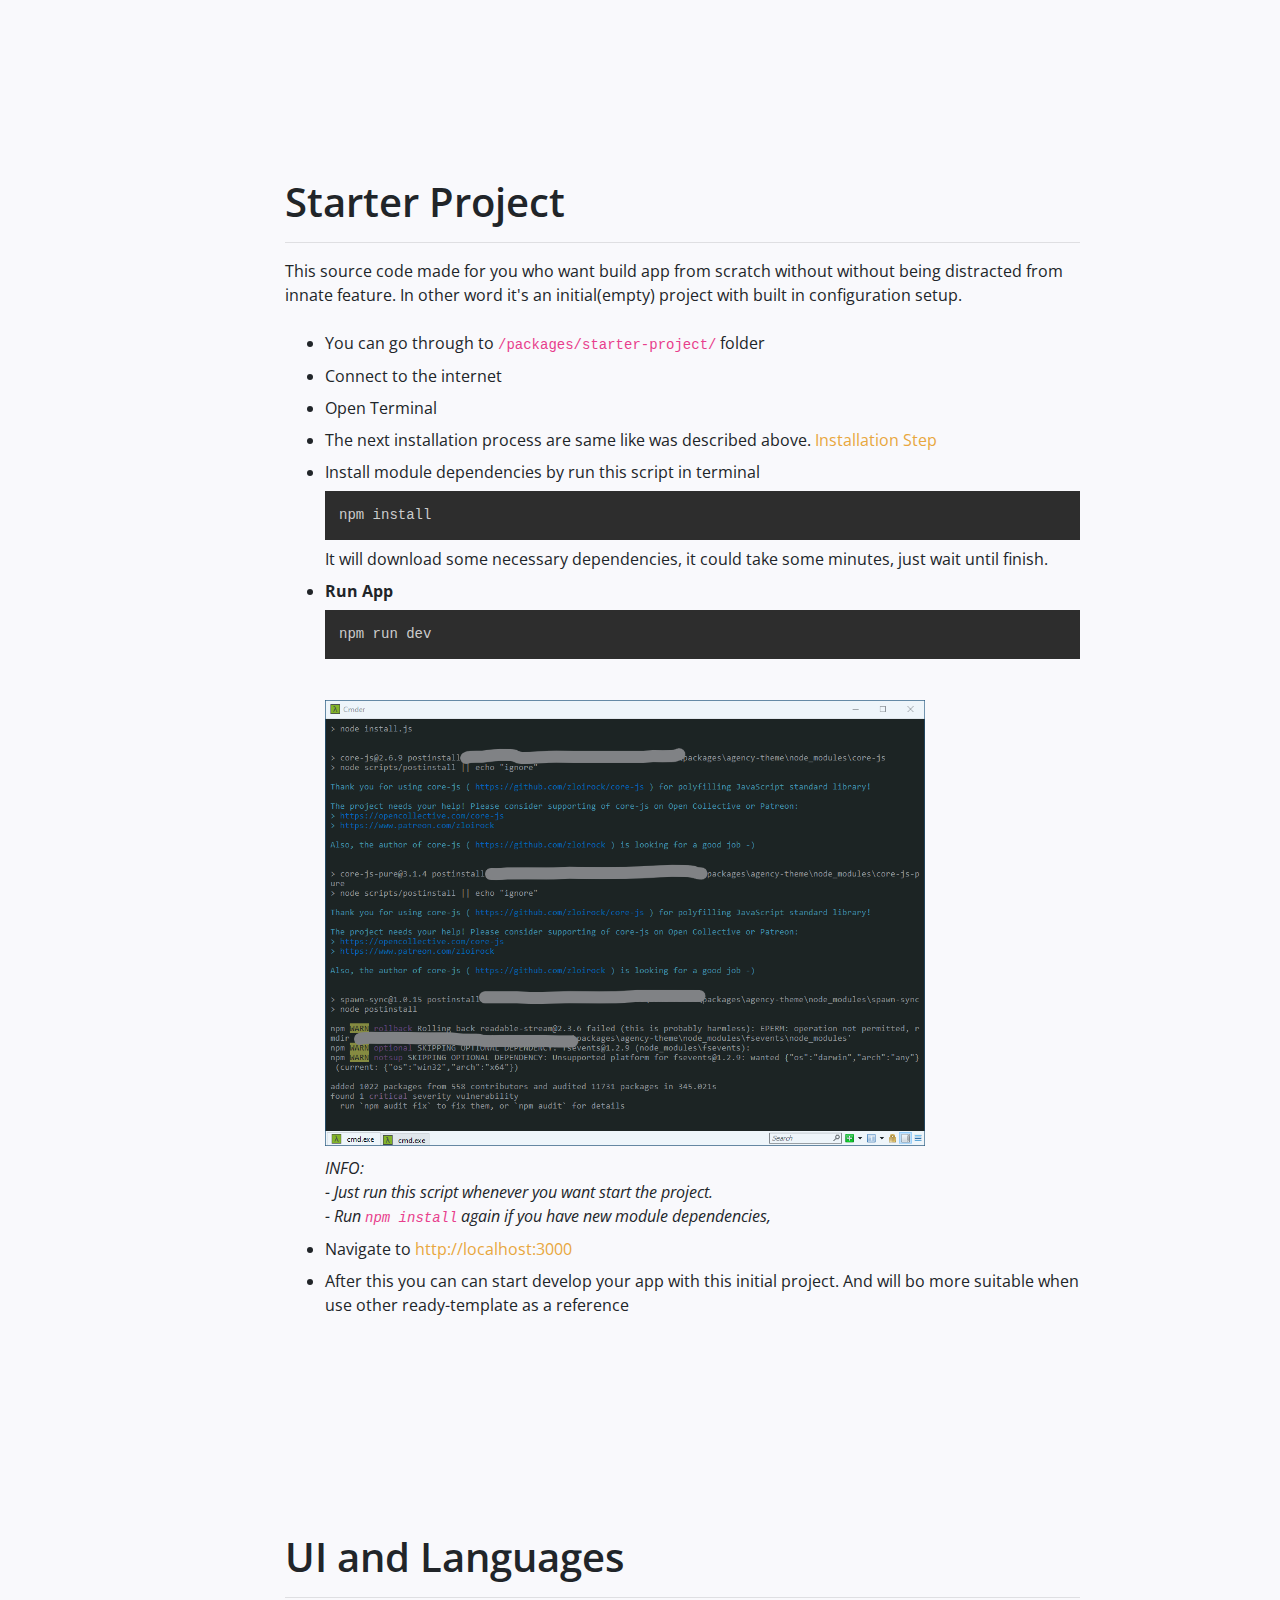
==== commit 79887d98: "changelog" ====
--- a/index.html
+++ b/index.html
@@ -102,7 +102,7 @@
                 </li>
             </ul>
 
-            <span class="copy">&copy; Copyright 2022 - Luxiren</span>
+            <span class="copy">&copy; Copyright 2023 - Luxiren</span>
         </div>
         <!-- /#sidebar-wrapper -->
 
@@ -115,14 +115,14 @@
                         <h1 class="title">Thank you for Purchasing </h1>
                         <br /><br />
                         <h3>Luxiren - React JS Landing Page and Portfolio Collection</h3>
-                        <h4>Version 3.3.0</h4>
+                        <h4>Version 3.3.3</h4>
                         <hr />
                         <ul>
                             <li>
                                 Created : 19 Nov 2019
                             </li>
                             <li>
-                                Latest Update : 18 Jan 2023
+                                Latest Update : 12 Jun 2023
                             </li>
                         </ul>
                     </div>
@@ -1612,7 +1612,85 @@
                             <thead>
                               <tr>
                                 <th>
-                                    <strong>Version 3.3 – 18 Jan, 2022</strong>
+                                    <strong>Version 3.3.3 – 11 Jun, 2023</strong>
+                                </th>
+                              </tr>
+                            </thead>
+                            <tbody>
+                              <tr>
+                                <td>
+                                    Fixed: Image Loader
+                                </td>
+                              </tr>
+                              <tr>
+                                <td>
+                                    Files changes: <br />
+                                    - packages/[all-themes]/package.json
+                                </td>
+                              </tr>
+                            </tbody>
+                        </table>
+                        <table class="table table-striped log">
+                            <thead>
+                              <tr>
+                                <th>
+                                    <strong>Version 3.3.2 – 13 Feb, 2023</strong>
+                                </th>
+                              </tr>
+                            </thead>
+                            <tbody>
+                              <tr>
+                                <td>
+                                    Fixed: Page Navigation
+                                </td>
+                              </tr>
+                              <tr>
+                                <td>
+                                    Files changes: <br />
+                                    - packages/[all-themes]/components/PageNav
+                                </td>
+                              </tr>
+                              <tr>
+                                <td>
+                                    Fixed: Starter Project Parallax
+                                </td>
+                              </tr>
+                              <tr>
+                                <td>
+                                    Files changes: <br />
+                                    - packages/starter-project/components/Feature/Parallax.js<br />
+                                    - packages/starter-project/components/Feature/feature-style.js<br />
+                                </td>
+                              </tr>
+                            </tbody>
+                        </table>
+                        <table class="table table-striped log">
+                            <thead>
+                              <tr>
+                                <th>
+                                    <strong>Version 3.3.1 – 29 Jan, 2023</strong>
+                                </th>
+                              </tr>
+                            </thead>
+                            <tbody>
+                              <tr>
+                                <td>
+                                    Fixed: Responsive Issue
+                                </td>
+                              </tr>
+                              <tr>
+                                <td>
+                                    Files changes: <br />
+                                    - packages/[all-themes]/components/
+                                </td>
+                              </tr>
+                            </tbody>
+                        </table>
+                        <table class="table table-striped log">
+                            <thead>
+                              <tr>
+                                <th>
+                                    <strong>Version 3.3 – 18 Jan, 2023</strong>
                                 </th>
                               </tr>
                             </thead>
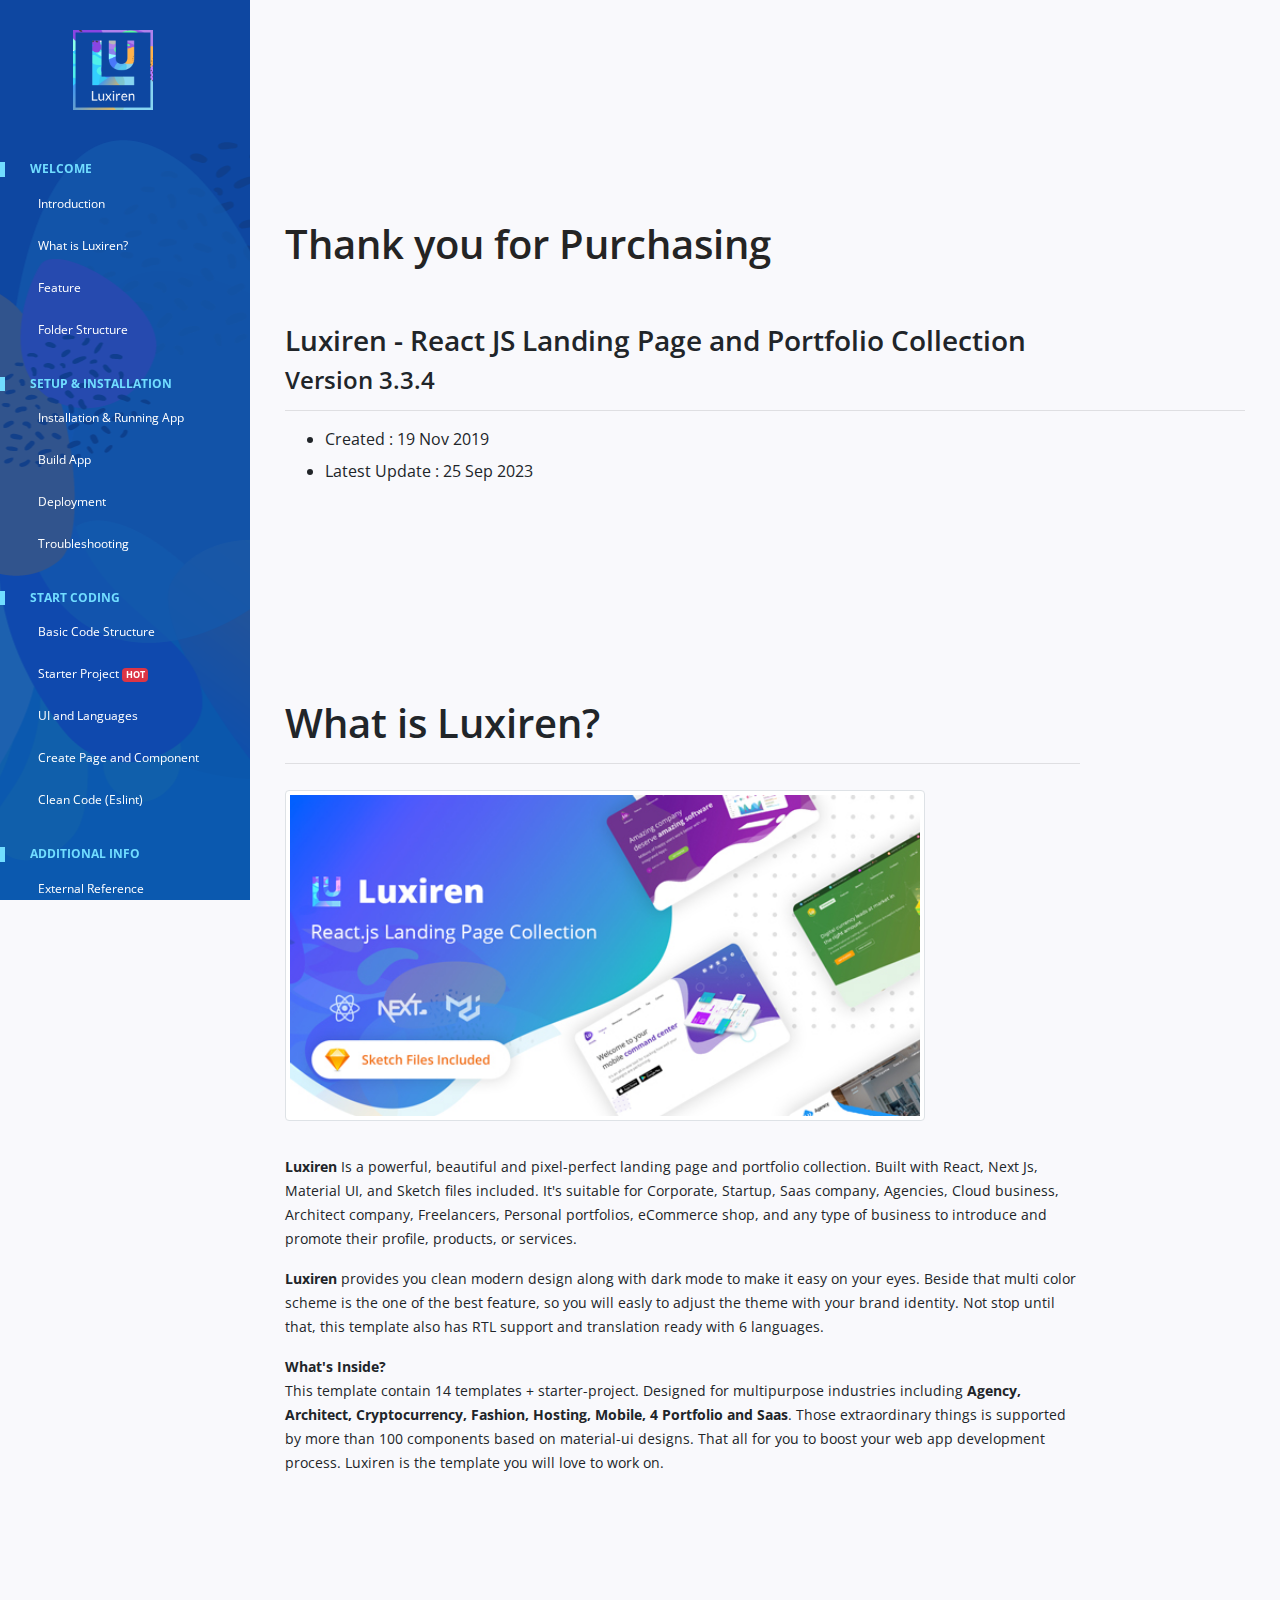
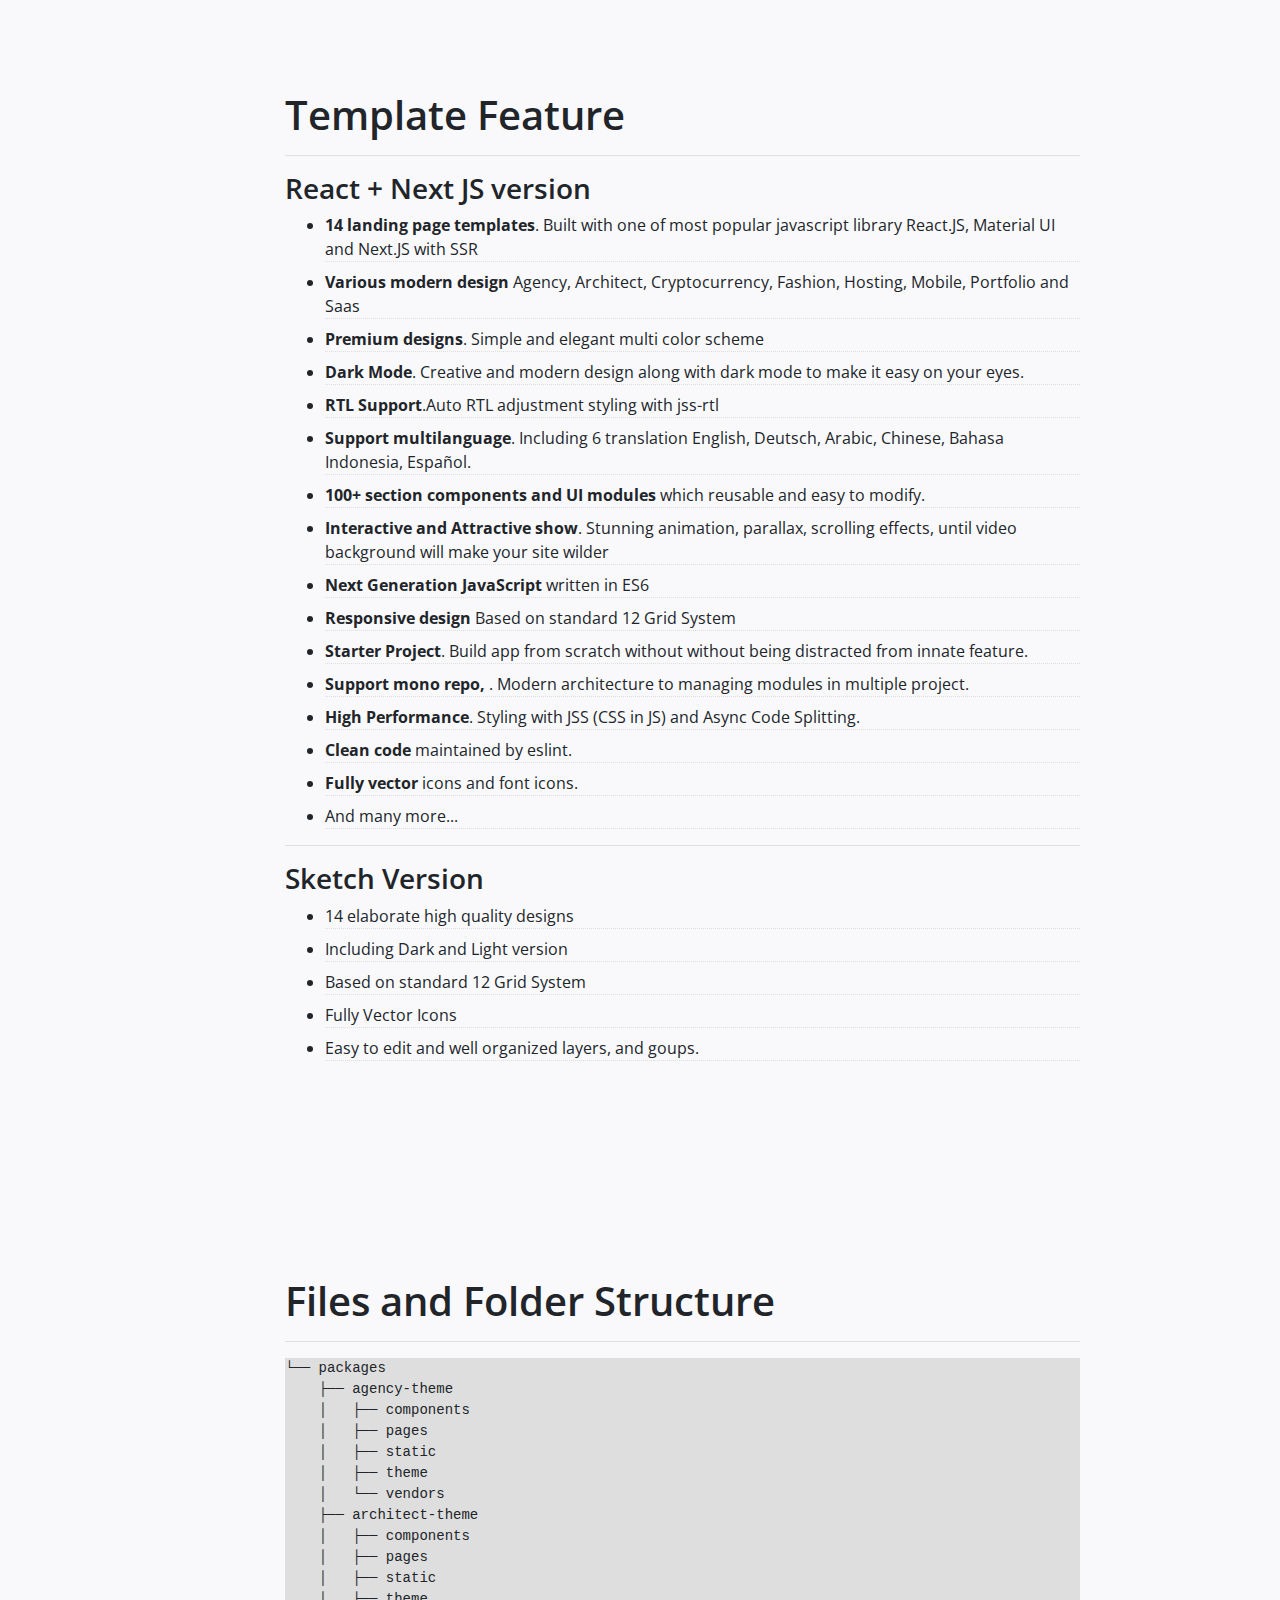
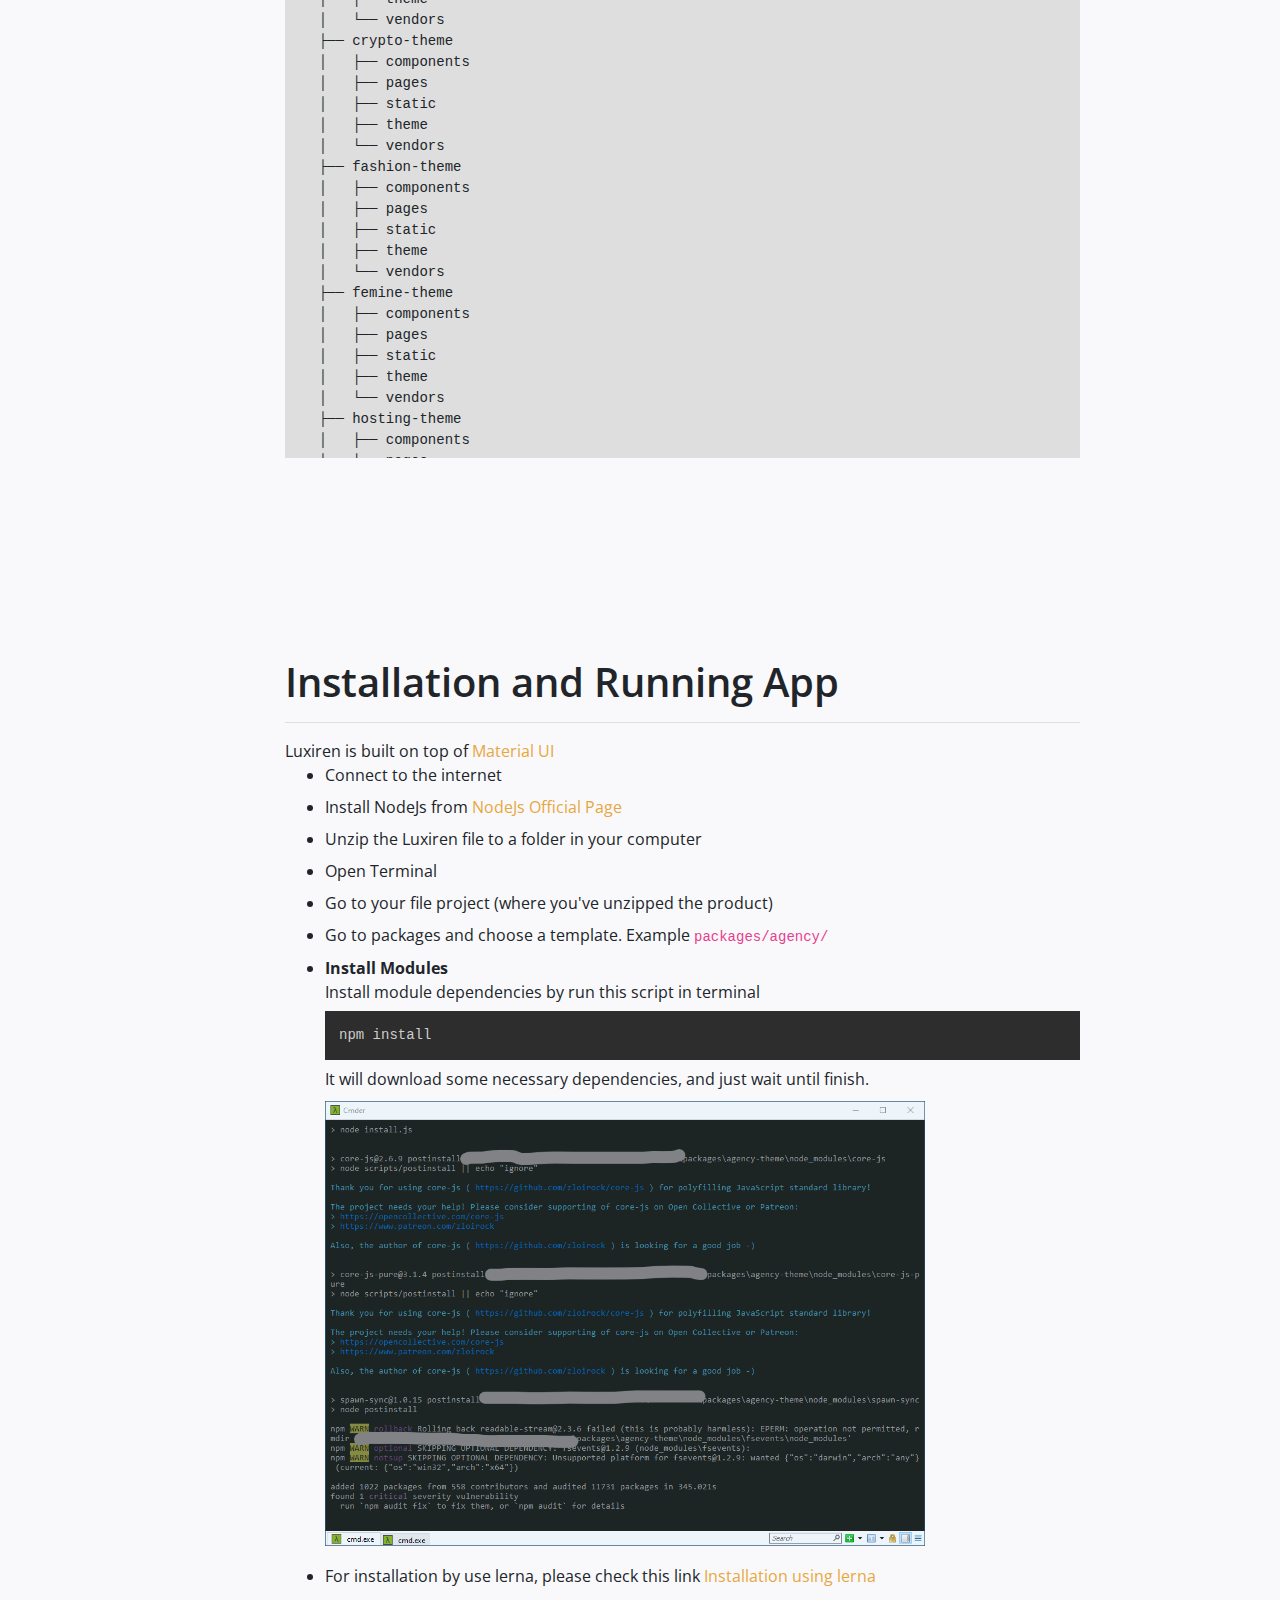
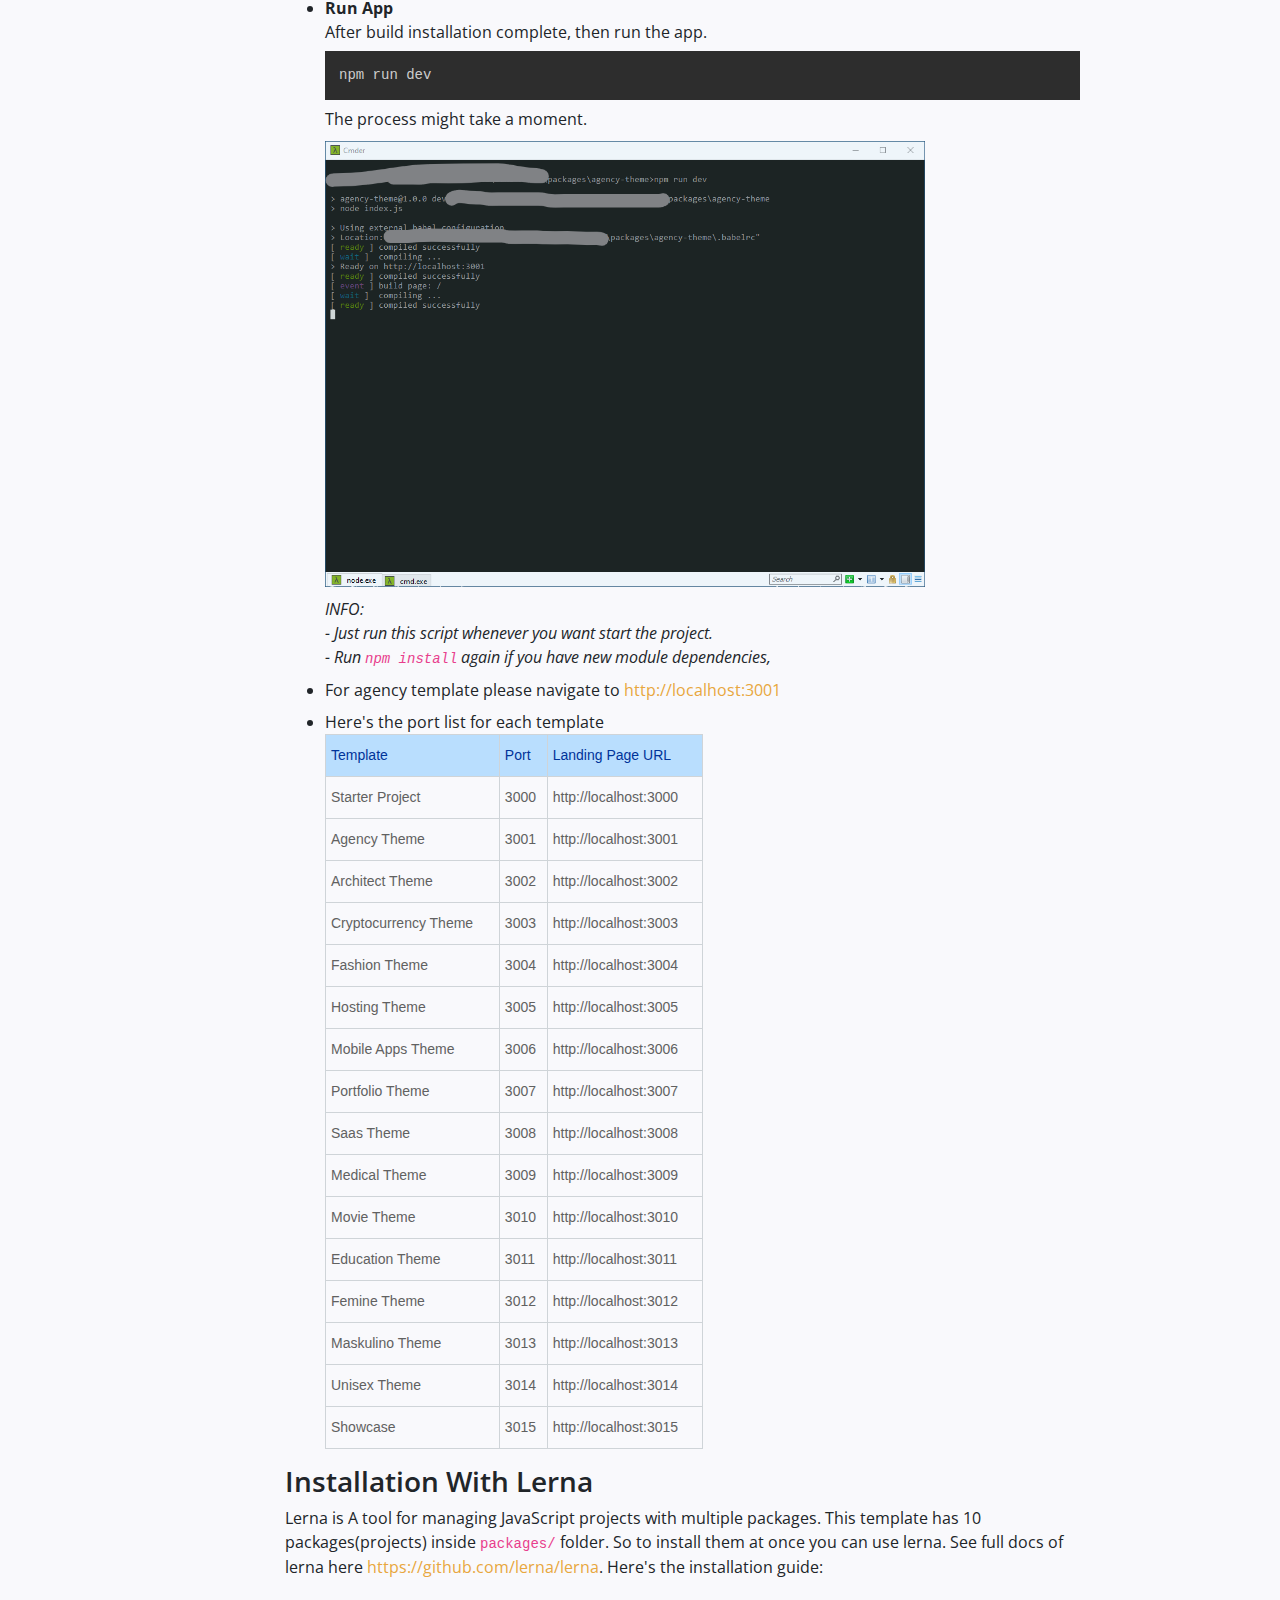
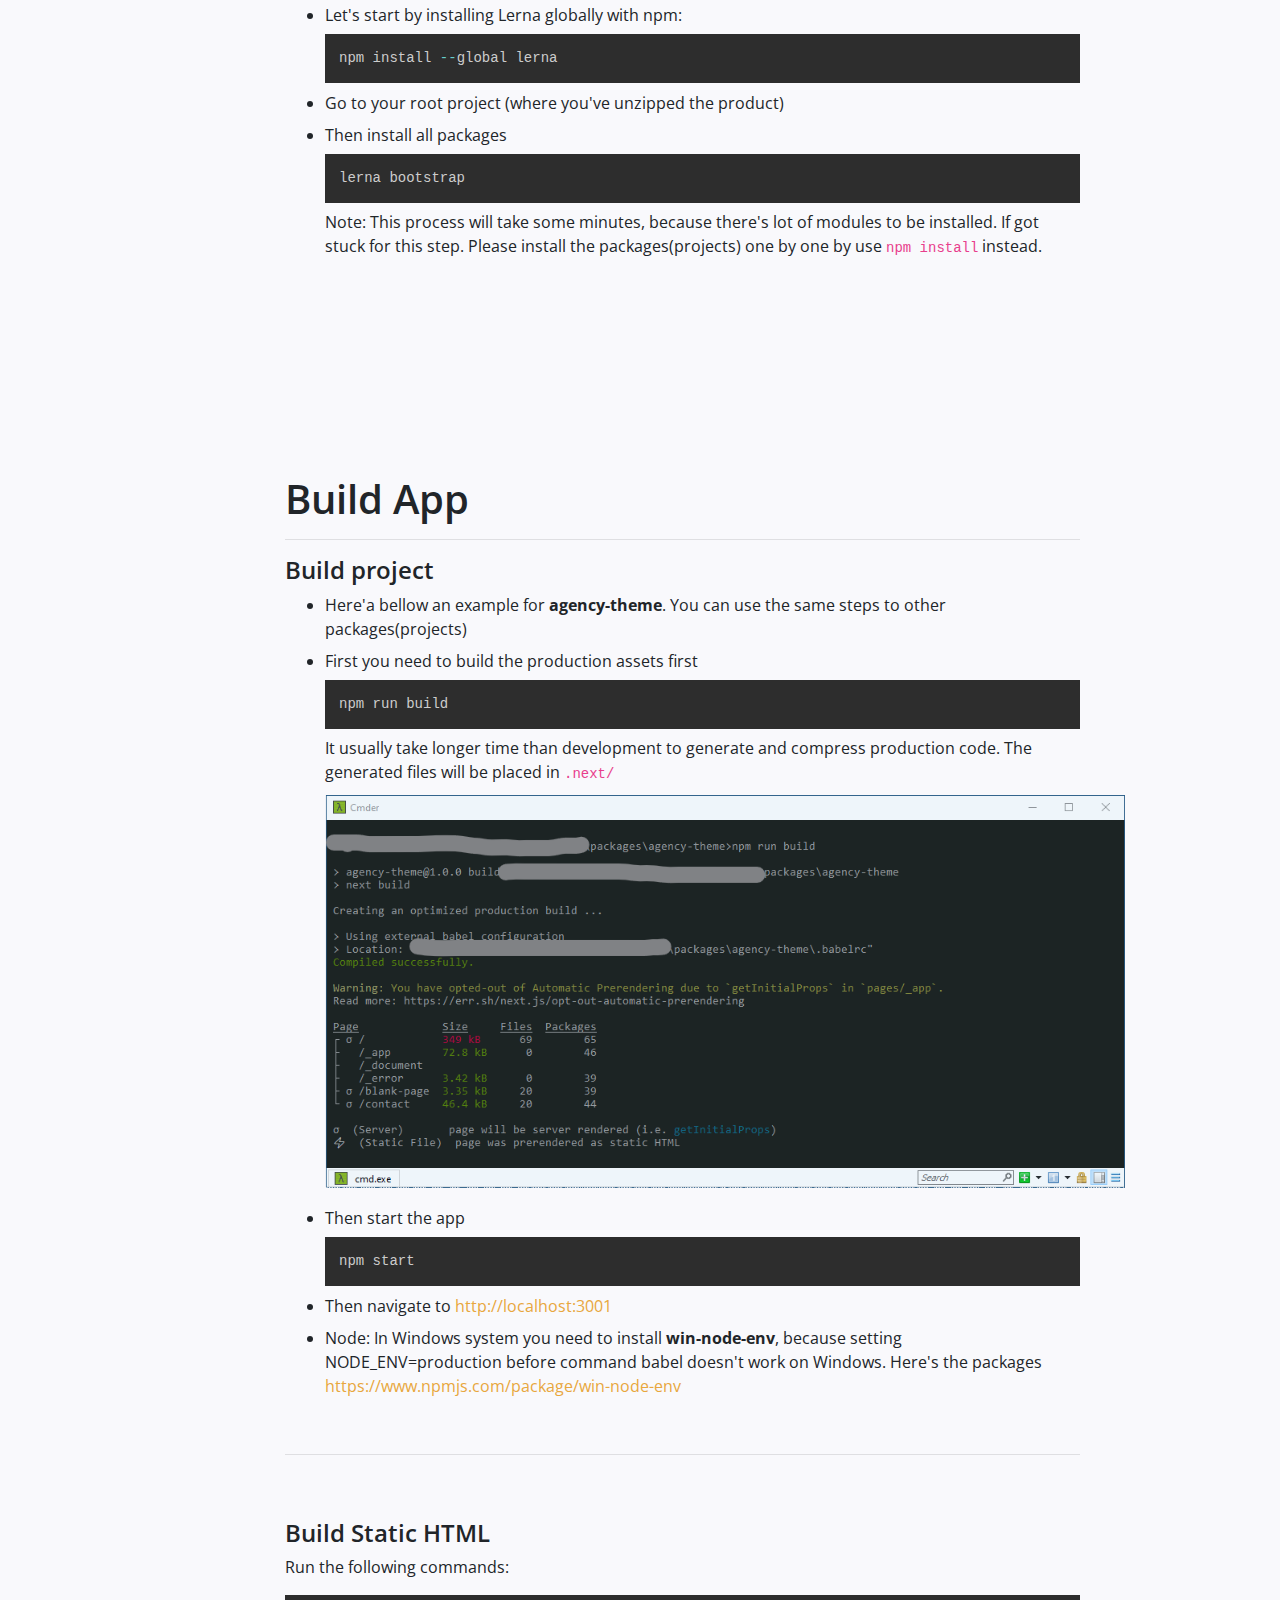
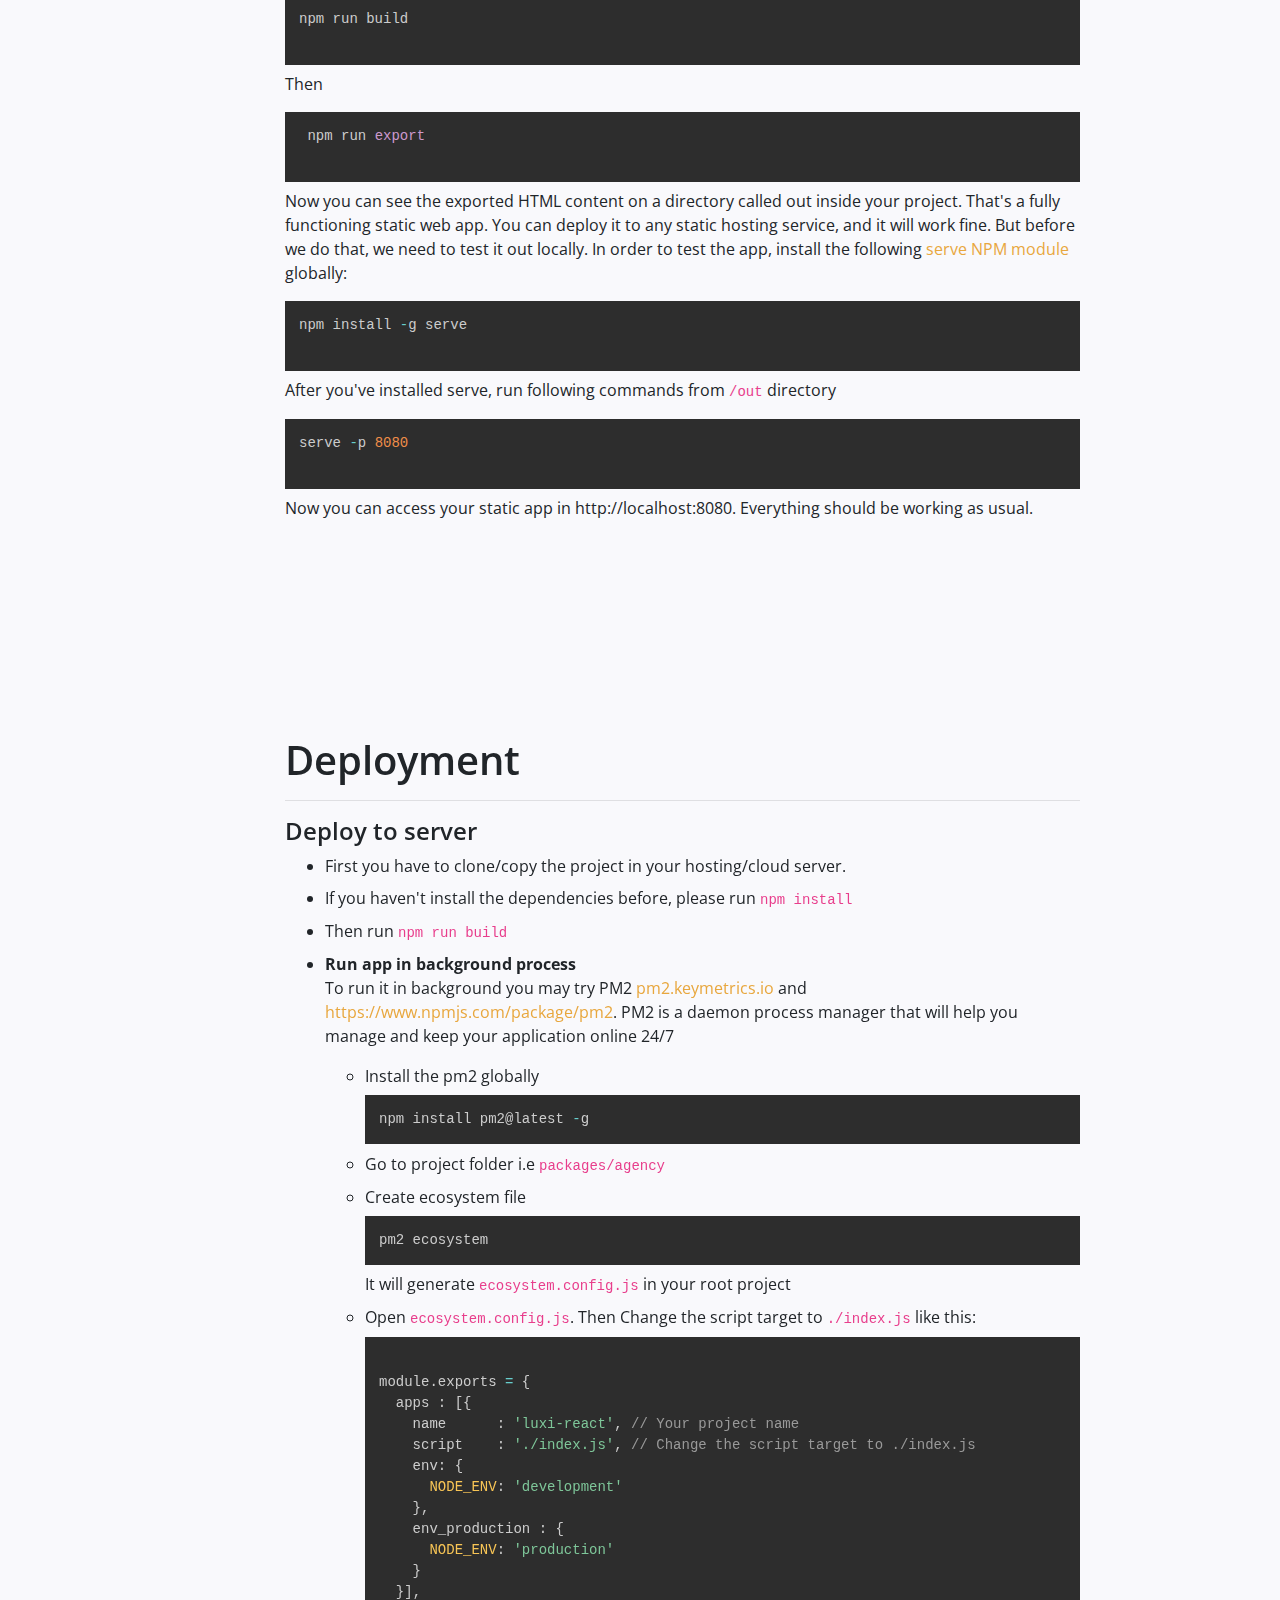
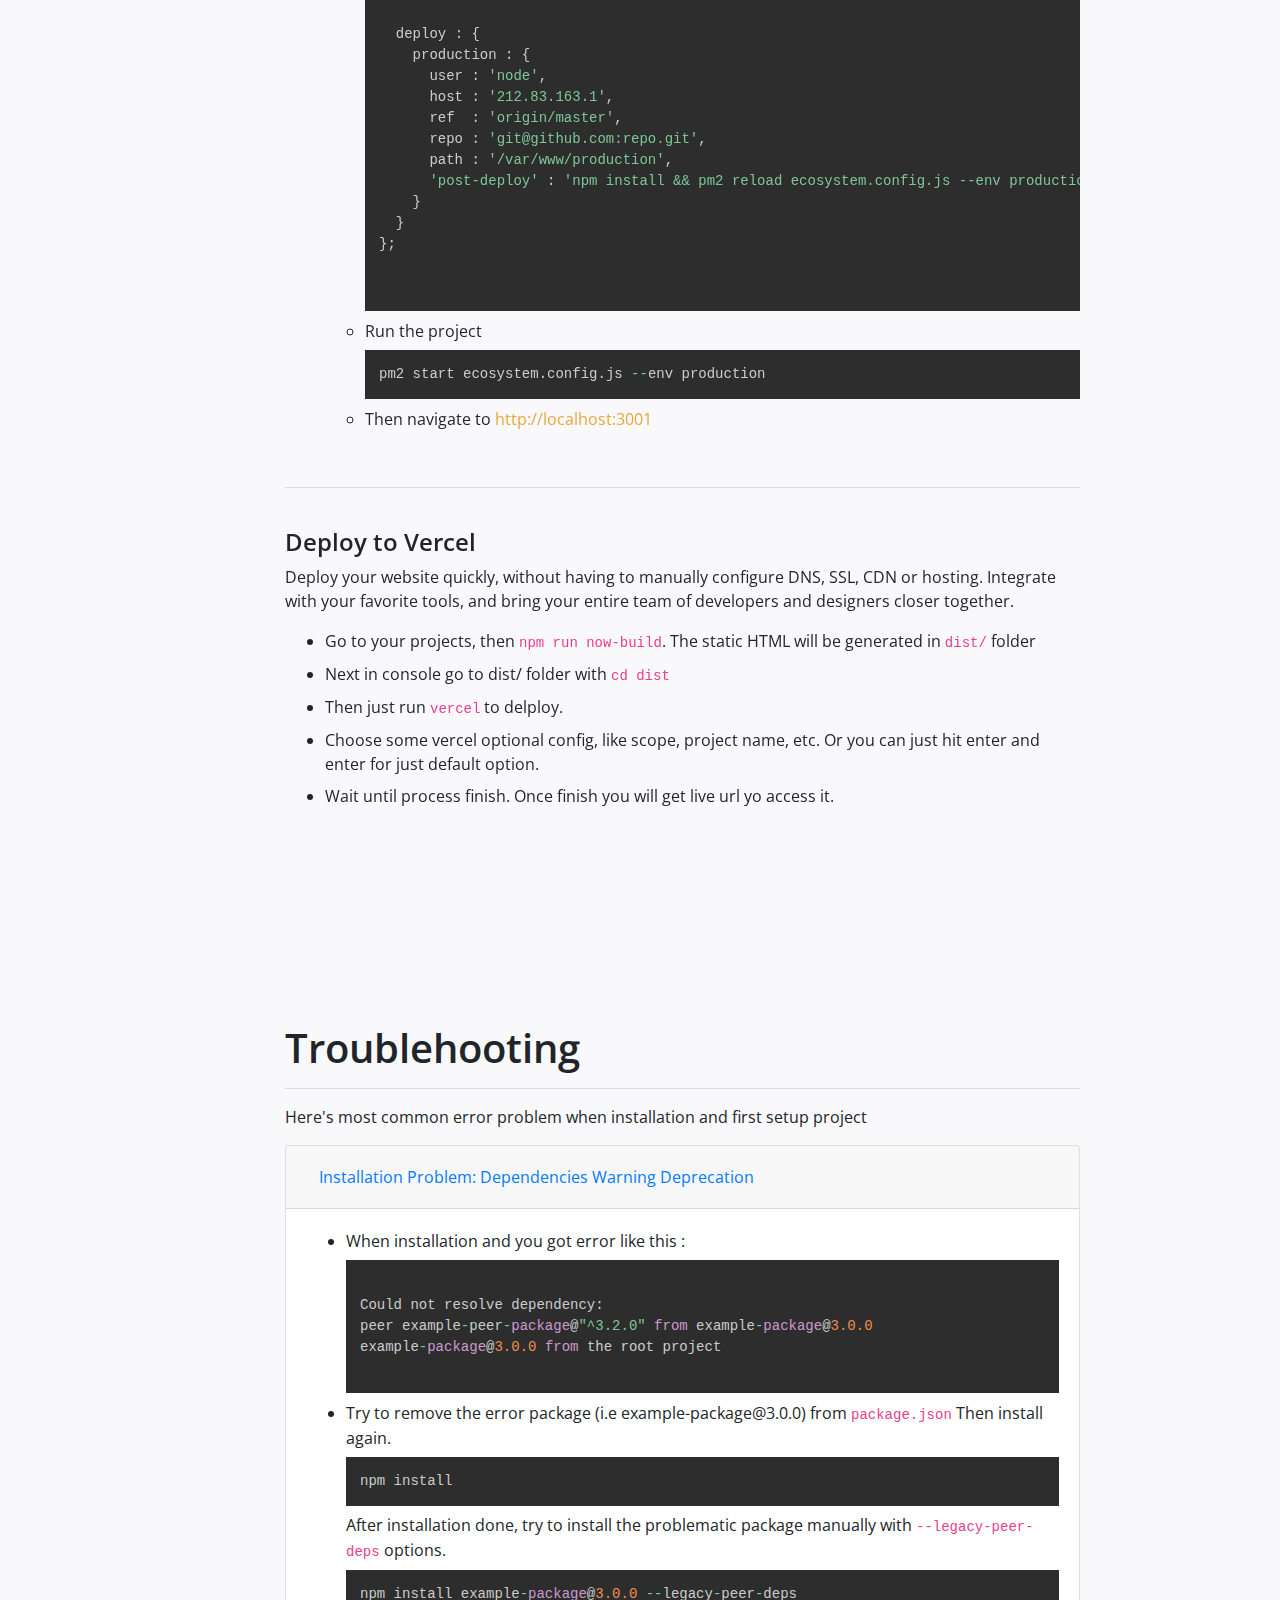
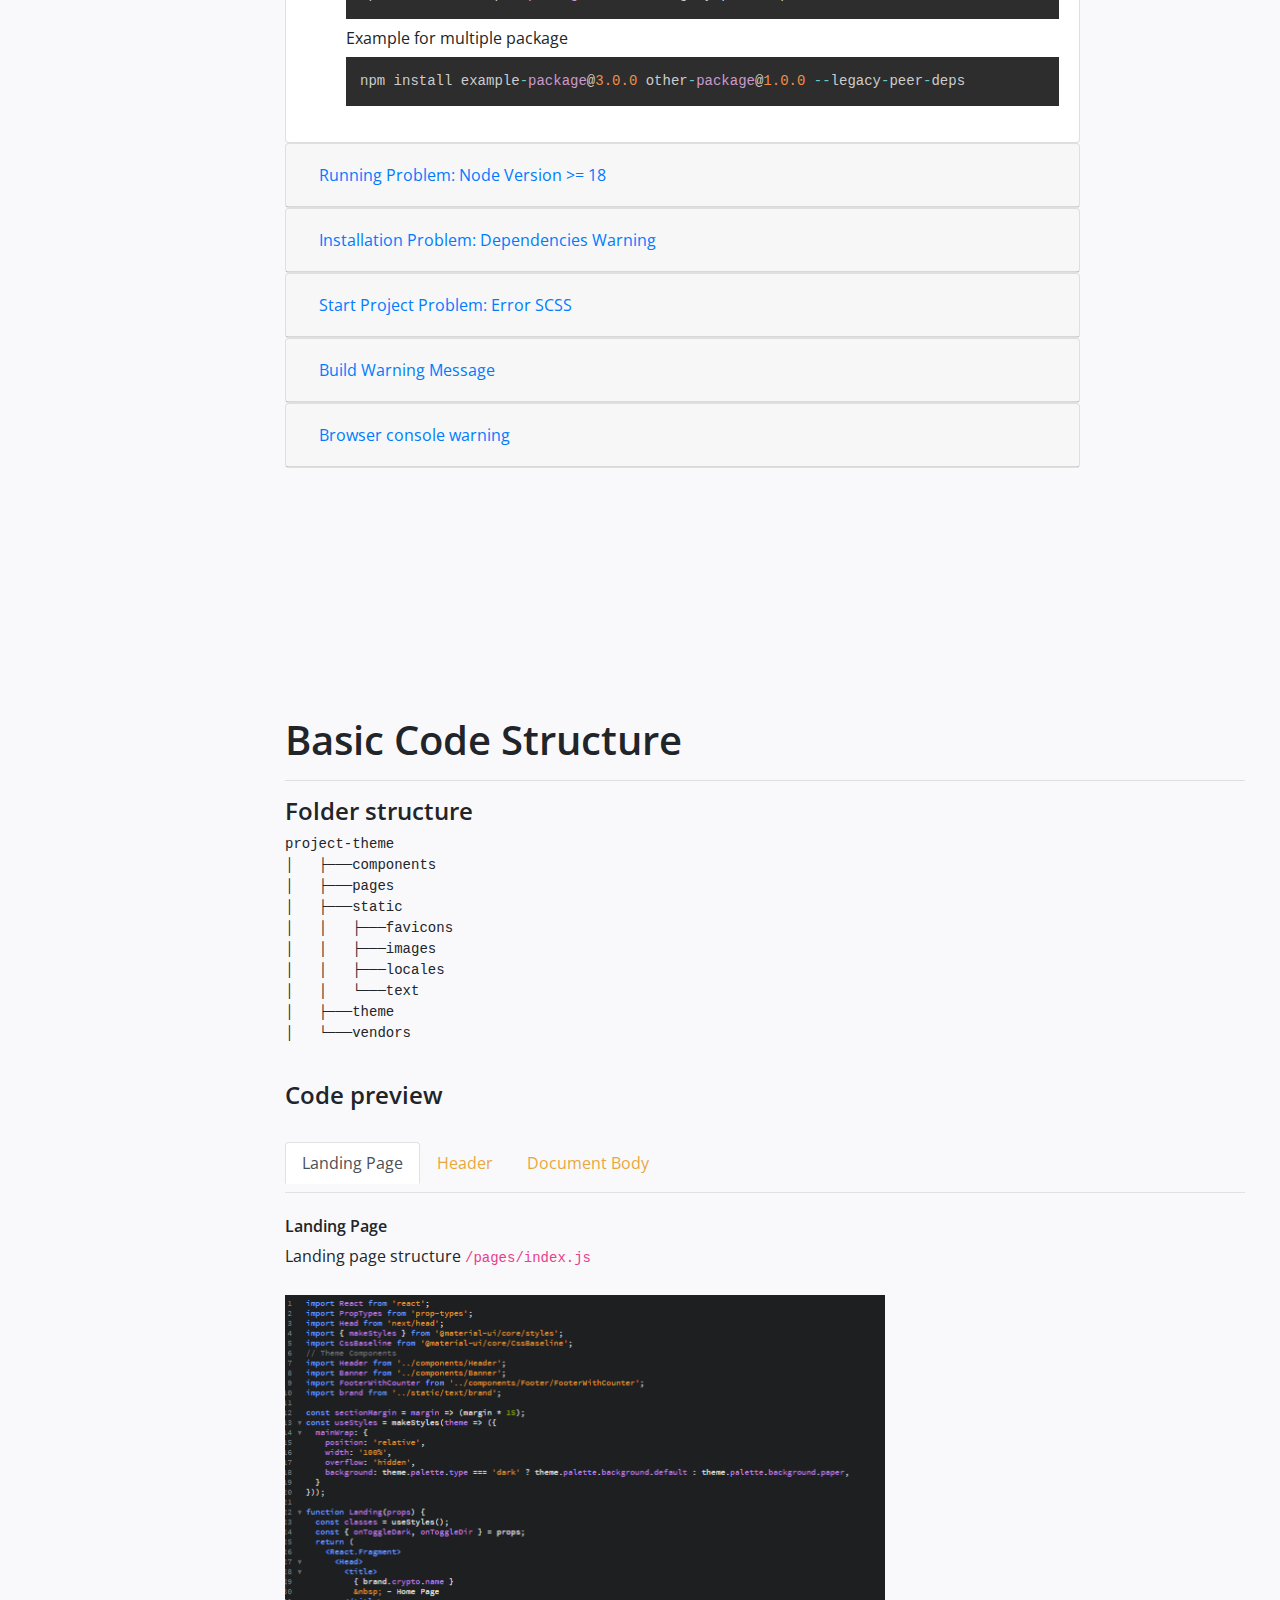
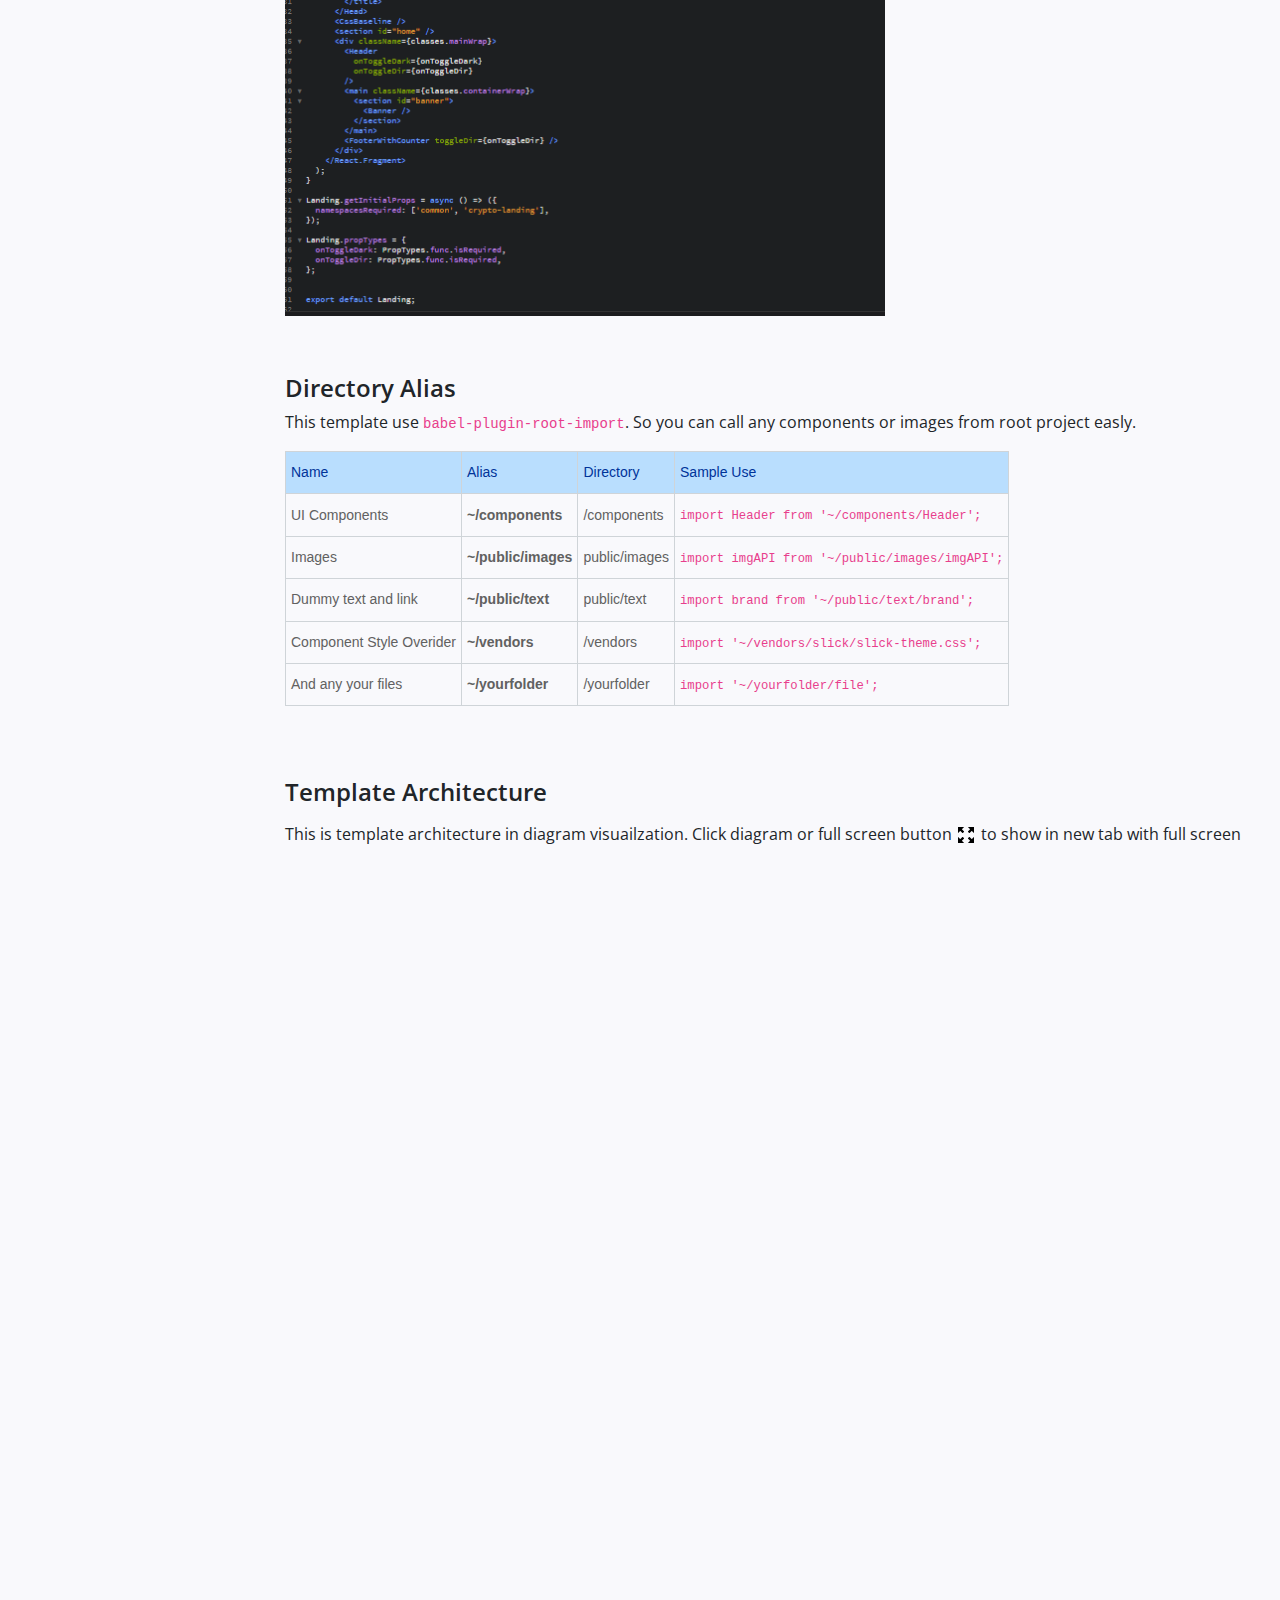
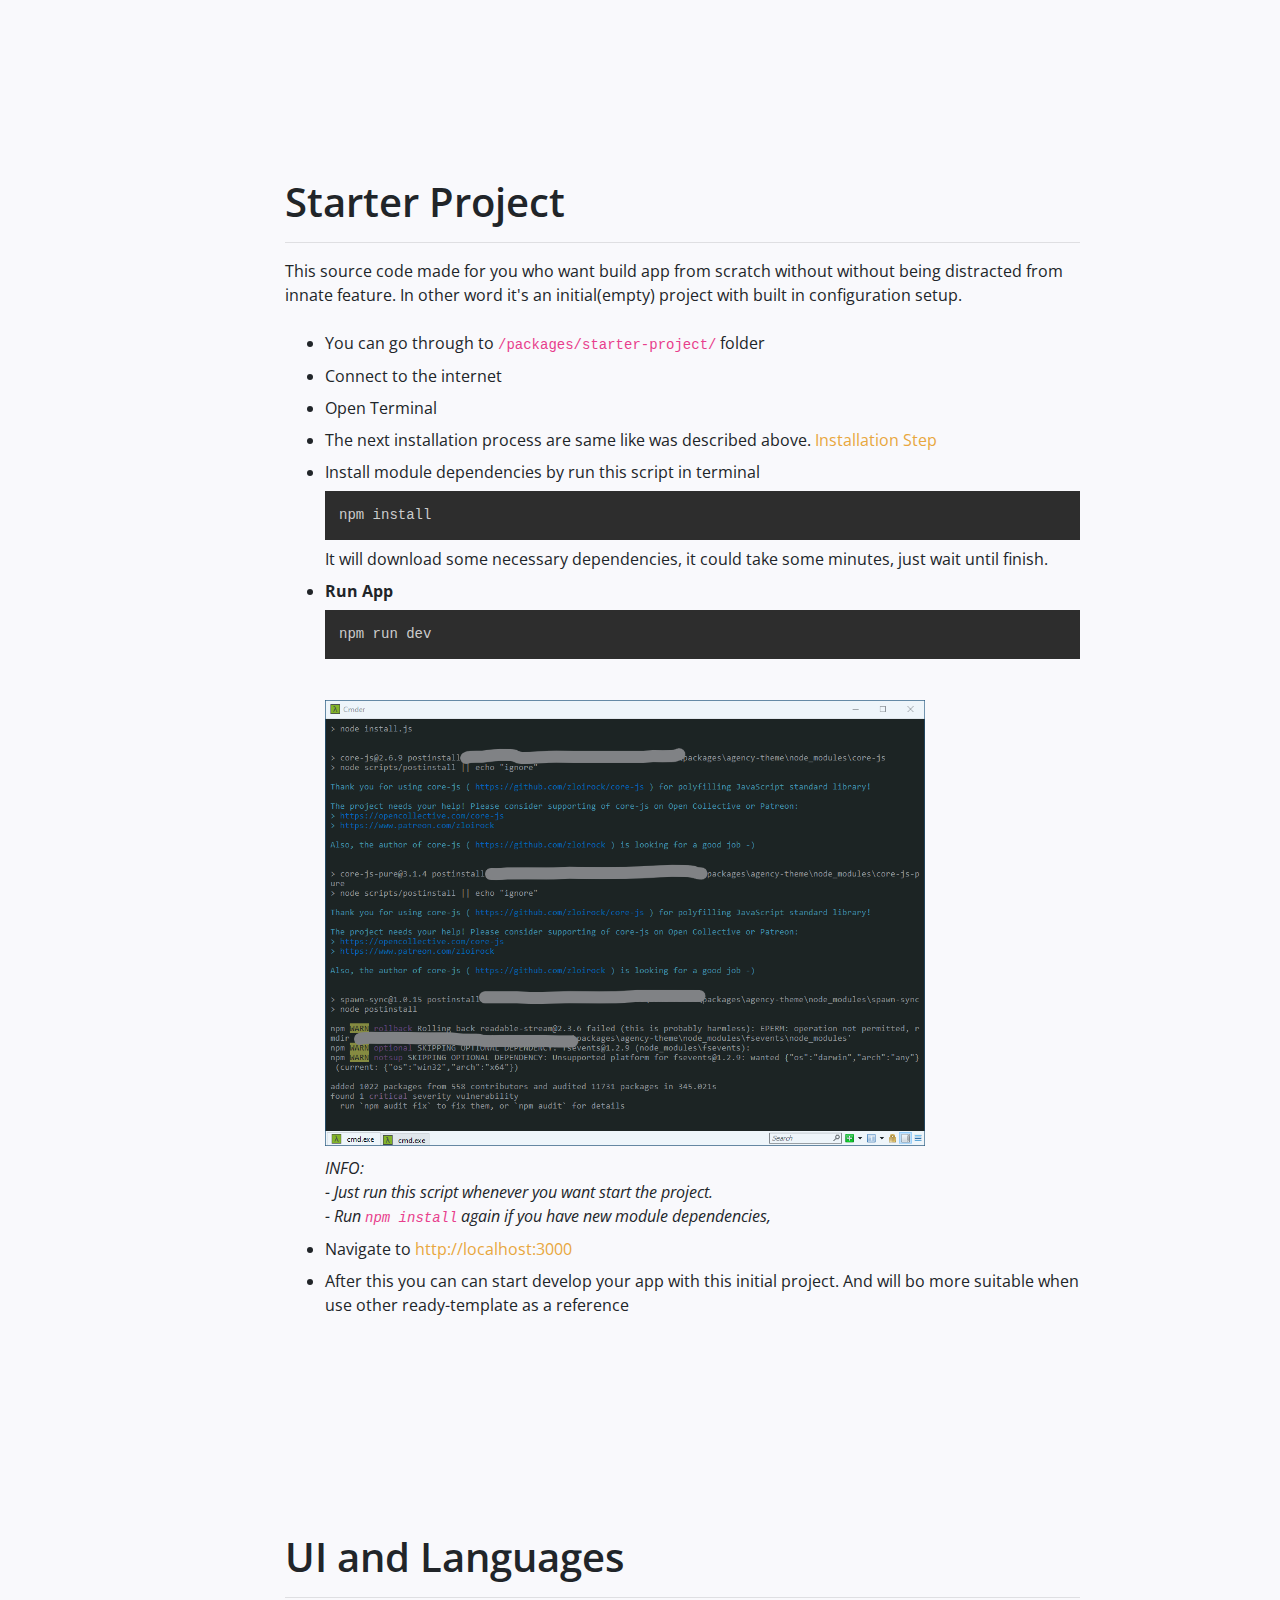
==== commit 2e7b908b: "change log" ====
--- a/index.html
+++ b/index.html
@@ -115,14 +115,14 @@
                         <h1 class="title">Thank you for Purchasing </h1>
                         <br /><br />
                         <h3>Luxiren - React JS Landing Page and Portfolio Collection</h3>
-                        <h4>Version 3.3.3</h4>
+                        <h4>Version 3.3.4</h4>
                         <hr />
                         <ul>
                             <li>
                                 Created : 19 Nov 2019
                             </li>
                             <li>
-                                Latest Update : 12 Jun 2023
+                                Latest Update : 25 Sep 2023
                             </li>
                         </ul>
                     </div>
@@ -1612,6 +1612,62 @@
                             <thead>
                               <tr>
                                 <th>
+                                    <strong>Version 3.3.4 – 25 Sept, 2023</strong>
+                                </th>
+                              </tr>
+                            </thead>
+                            <tbody>
+                              <tr>
+                                <td>
+                                    Fixed: Slick Carousel for RTL Layout
+                                </td>
+                              </tr>
+                              <tr>
+                                <td>
+                                    Files changes: <br />
+                                    - packages/architect-theme/components/Project/Project.js <br />
+                                    - packages/education-theme/components/PopularCourse/PopularCourse.js <br />
+                                    - packages/fashion-theme/components/Blog/blog-style.js <br />
+                                    - packages/fashion-theme/components/Promotions/promotion-style.js <br />
+                                    - packages/fashion-theme/components/Testimonials/testi-style.js <br />
+                                    - packages/portfolio-theme/components/Blog/Blog.js <br />
+                                    - packages/portfolio-theme/components/Services/Services.js <br />
+                                    - packages/portfolio2-femine-theme/components/Blog/Blog.js <br />
+                                    - packages/portfolio2-femine-theme/components/Services/Services.js <br />
+                                </td>
+                              </tr>
+                              <tr>
+                                <td>
+                                    Chore: Uses vanta npm for animation banner
+                                </td>
+                              </tr>
+                              <tr>
+                                <td>
+                                    Files changes: <br />
+                                    - packages/hosting-theme/pages/_document.js <br />
+                                    - packages/hosting-theme/components/head.js <br />
+                                    - packages/hosting-theme/components/Banner/Banner.js <br />
+                                    - packages/portfolio2-femine-theme/components/BannerNav/Hero/Animation.js <br />
+                                    - packages/portfolio2-femine-theme/components/head.js <br />
+                                    - packages/portfolio2-femine-theme/pages/_document.js <br />
+                                    - packages/portfolio3-unisex-theme/components/BannerNav/Hero/Animation.js <br />
+                                    - packages/portfolio3-unisex-theme/components/Blog/Blog.js <br />
+                                    - packages/portfolio3-unisex-theme/components/Services/Services.js <br />
+                                    - packages/portfolio3-unisex-theme/components/head.js <br />
+                                    - packages/portfolio3-unisex-theme/pages/_document.js <br />
+                                    - packages/portfolio4-maskulino-theme/components/BannerNav/Hero/Animation.js <br />
+                                    - packages/portfolio4-maskulino-theme/components/Blog/Blog.js <br />
+                                    - packages/portfolio4-maskulino-theme/components/Services/Services.js <br />
+                                    - packages/portfolio4-maskulino-theme/components/head.js <br />
+                                    - packages/portfolio4-maskulino-theme/pages/_document.js <br />
+                                </td>
+                              </tr>
+                            </tbody>
+                        </table>
+                        <table class="table table-striped log">
+                            <thead>
+                              <tr>
+                                <th>
                                     <strong>Version 3.3.3 – 11 Jun, 2023</strong>
                                 </th>
                               </tr>
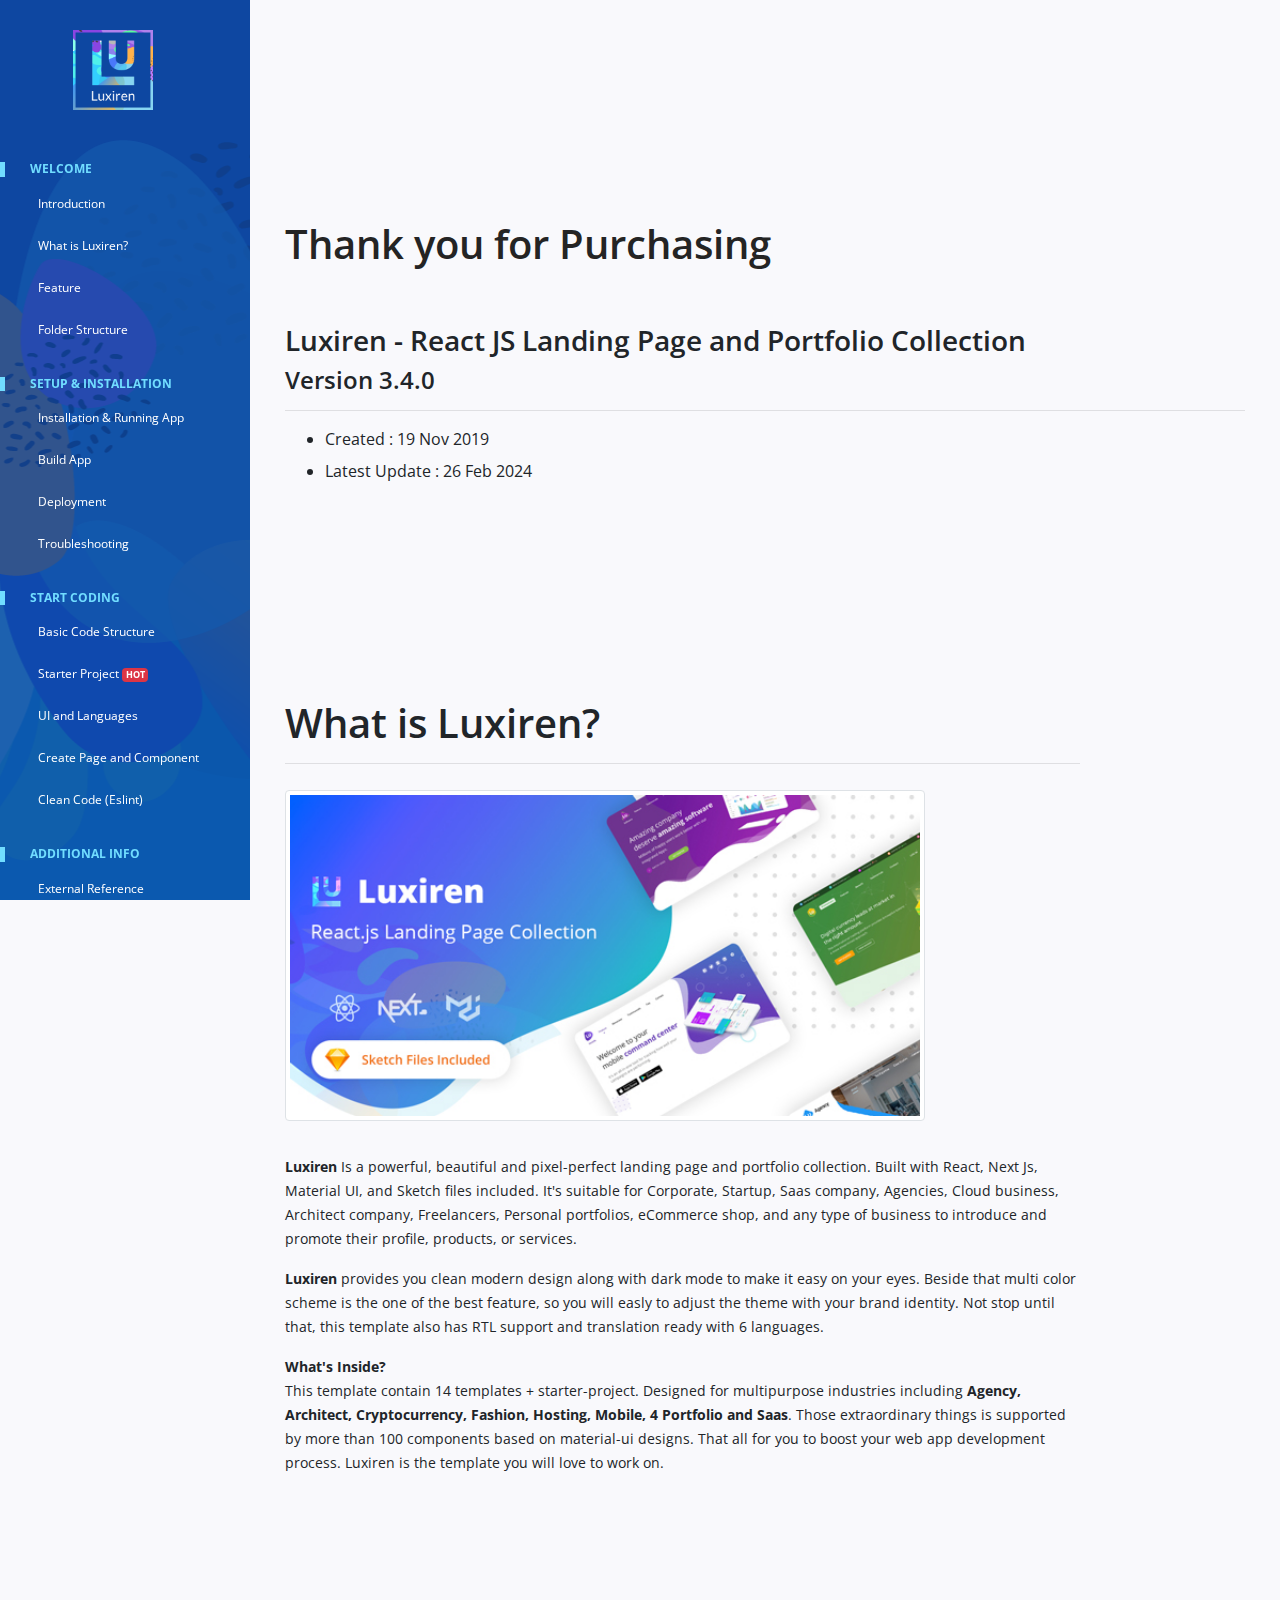
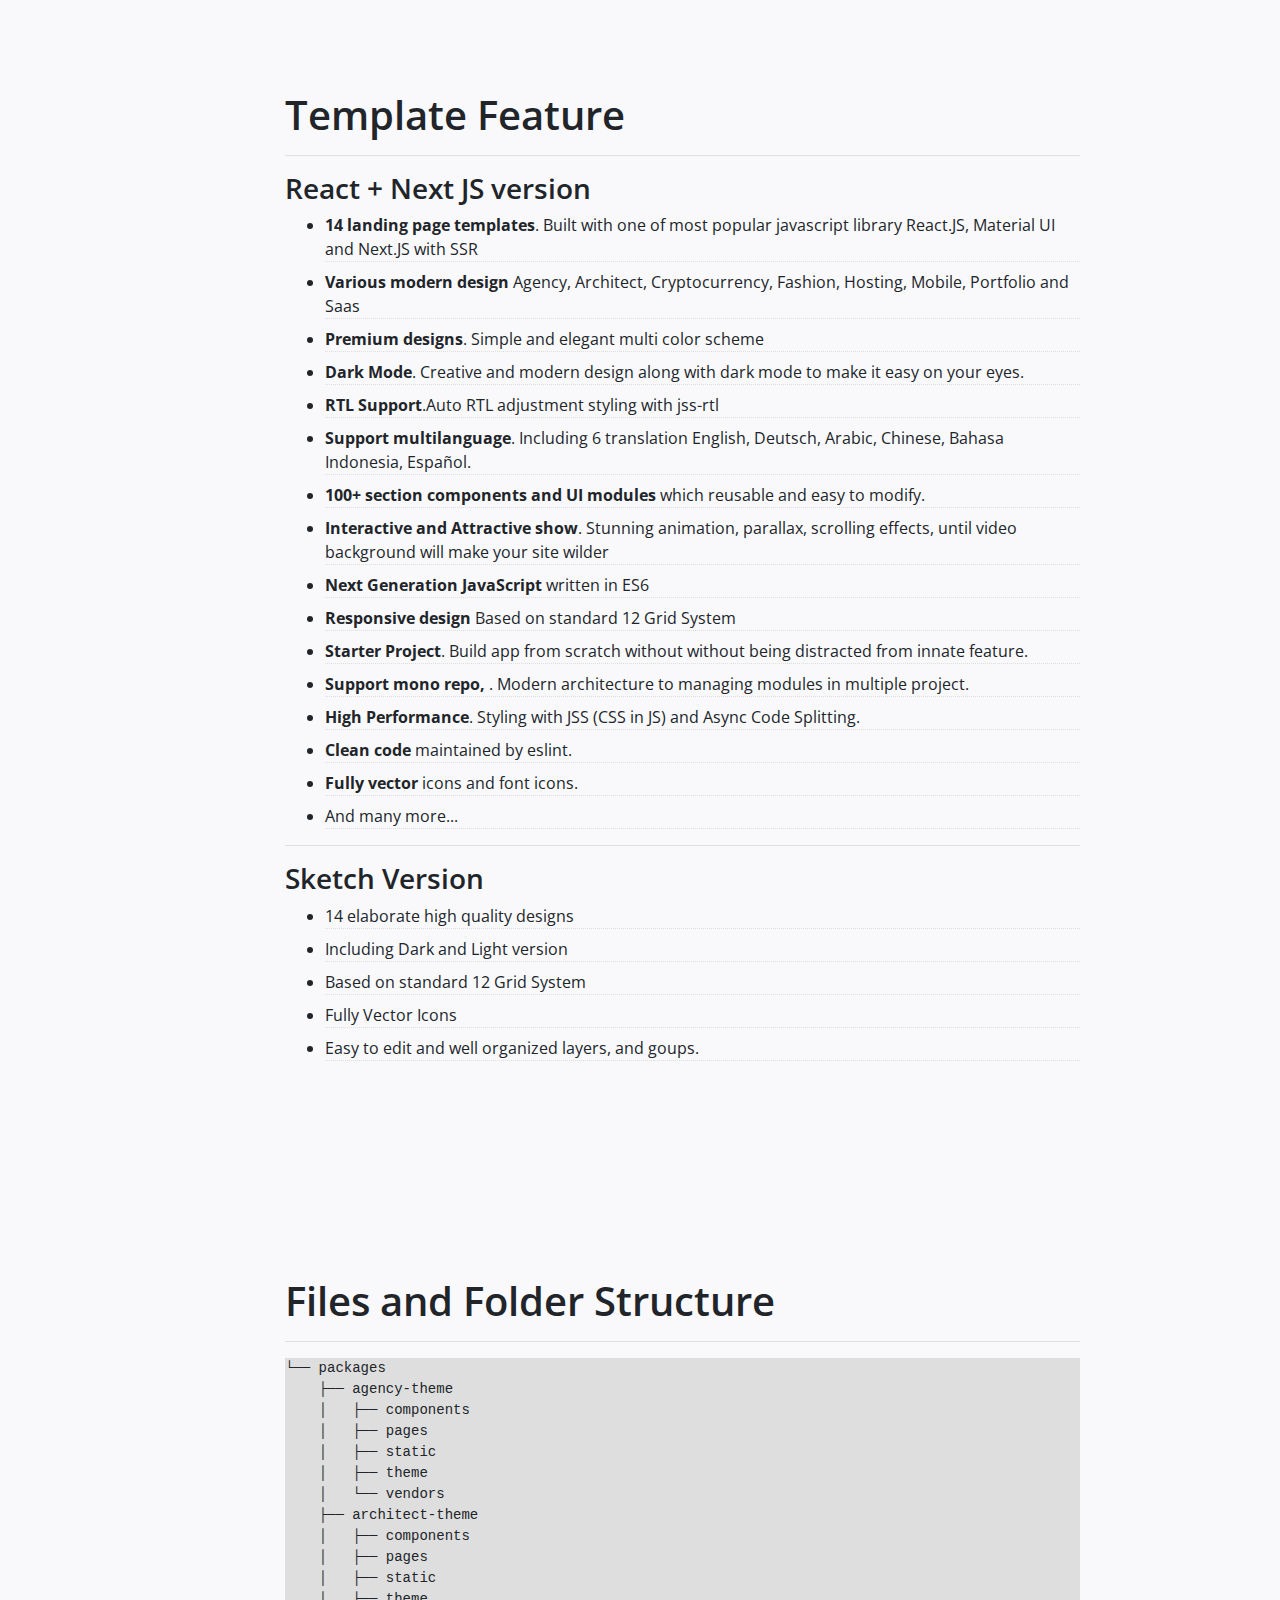
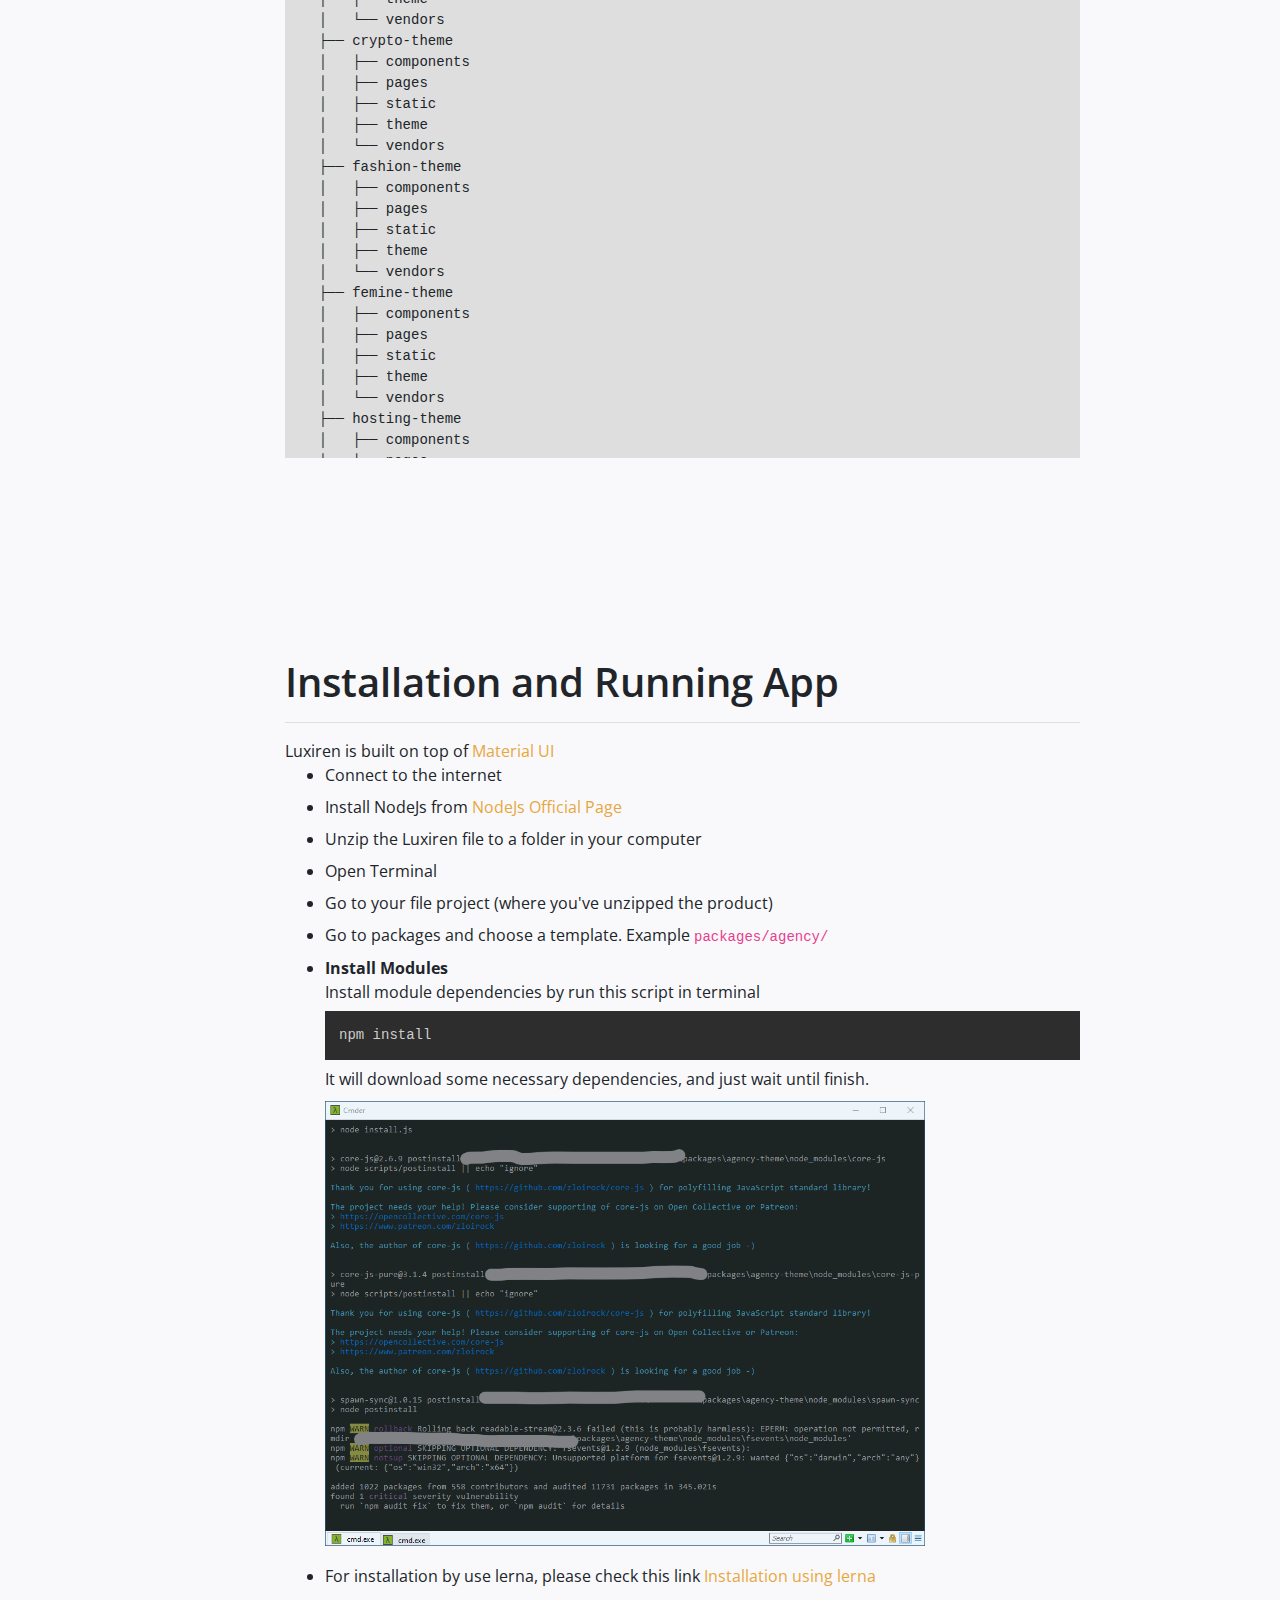
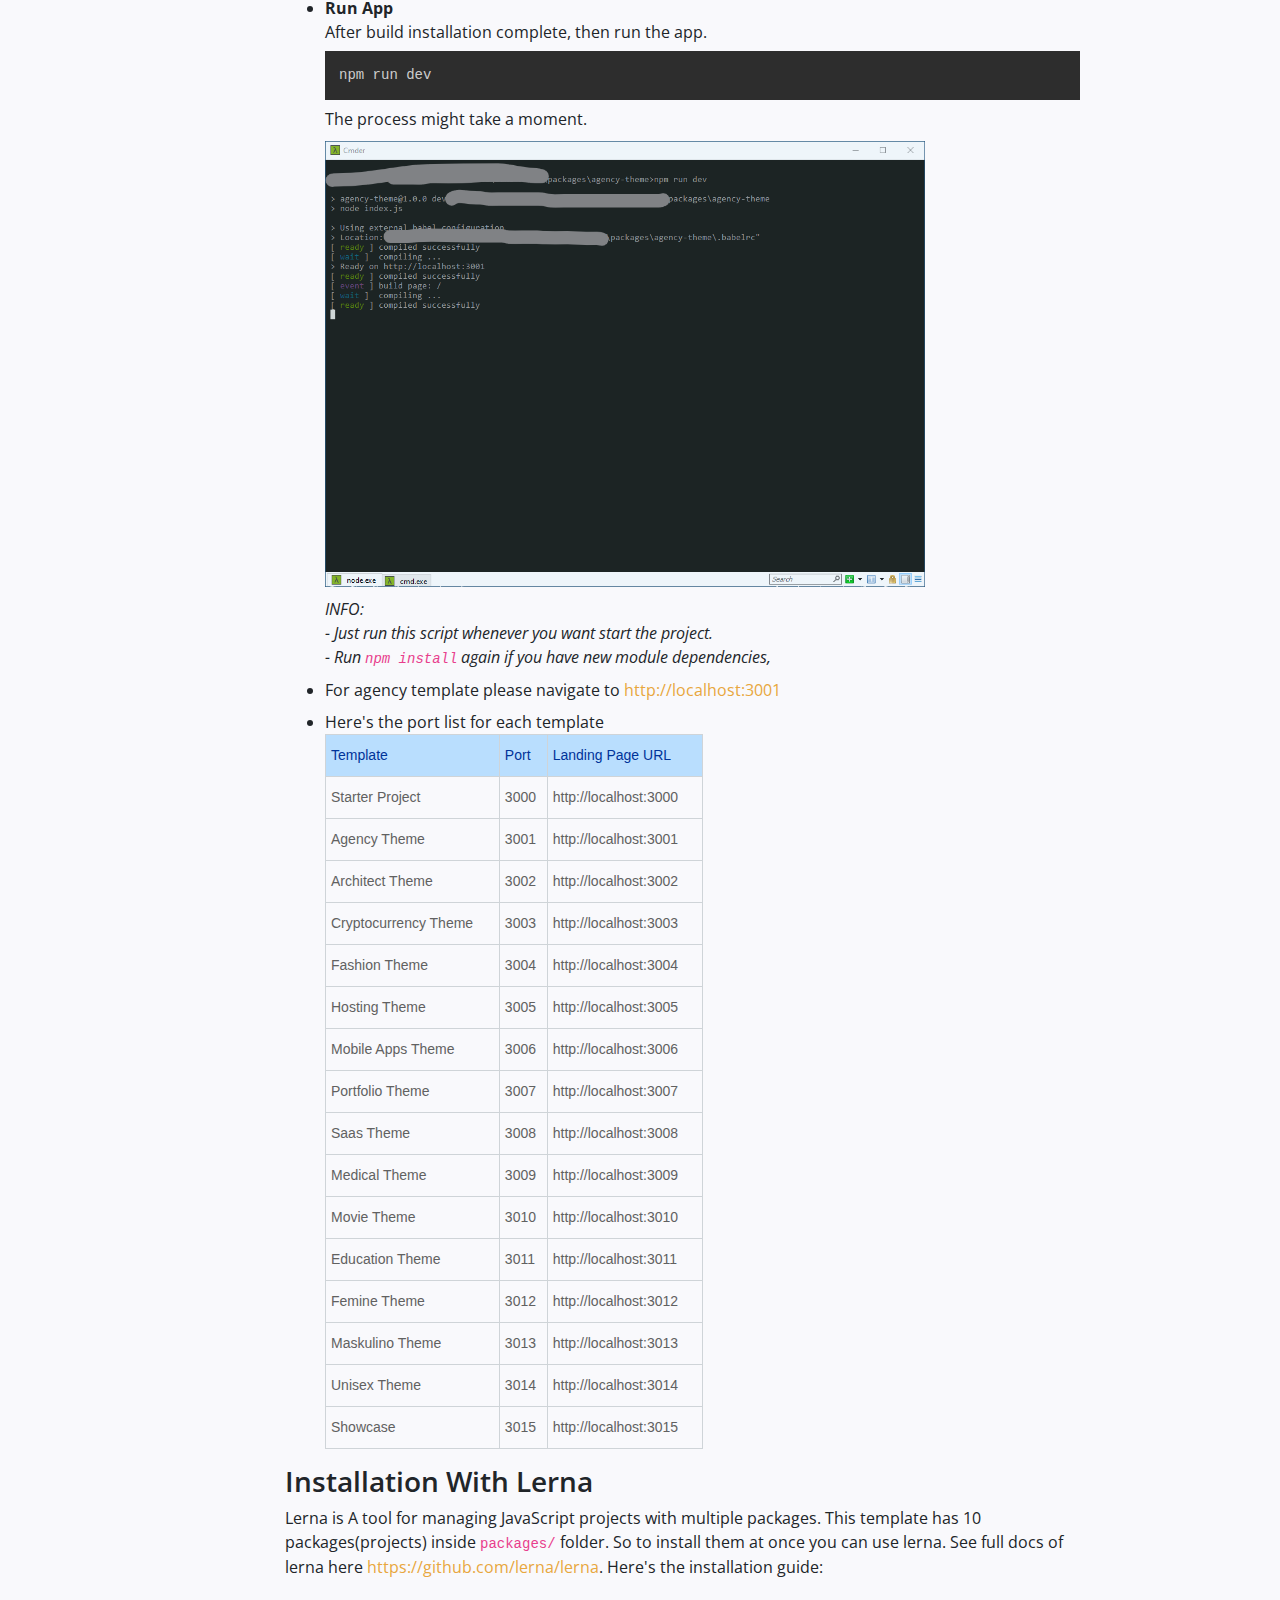
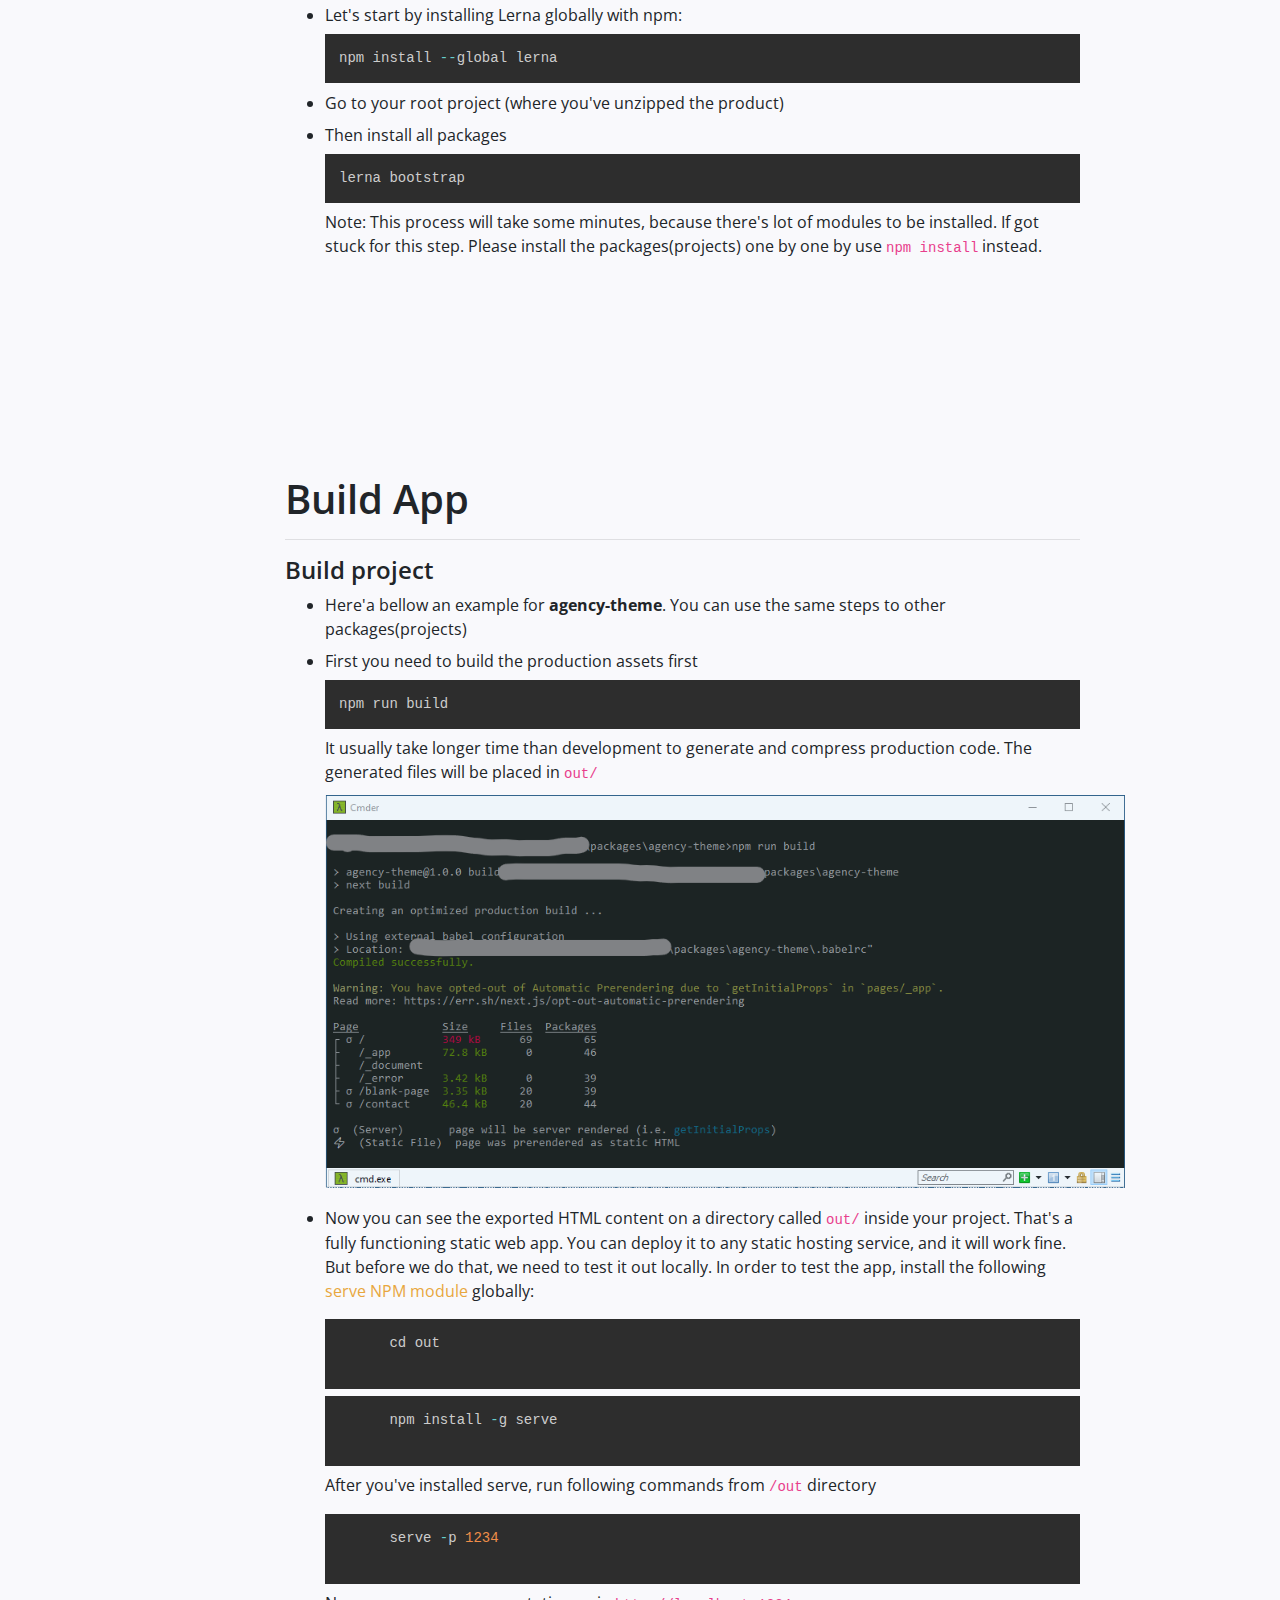
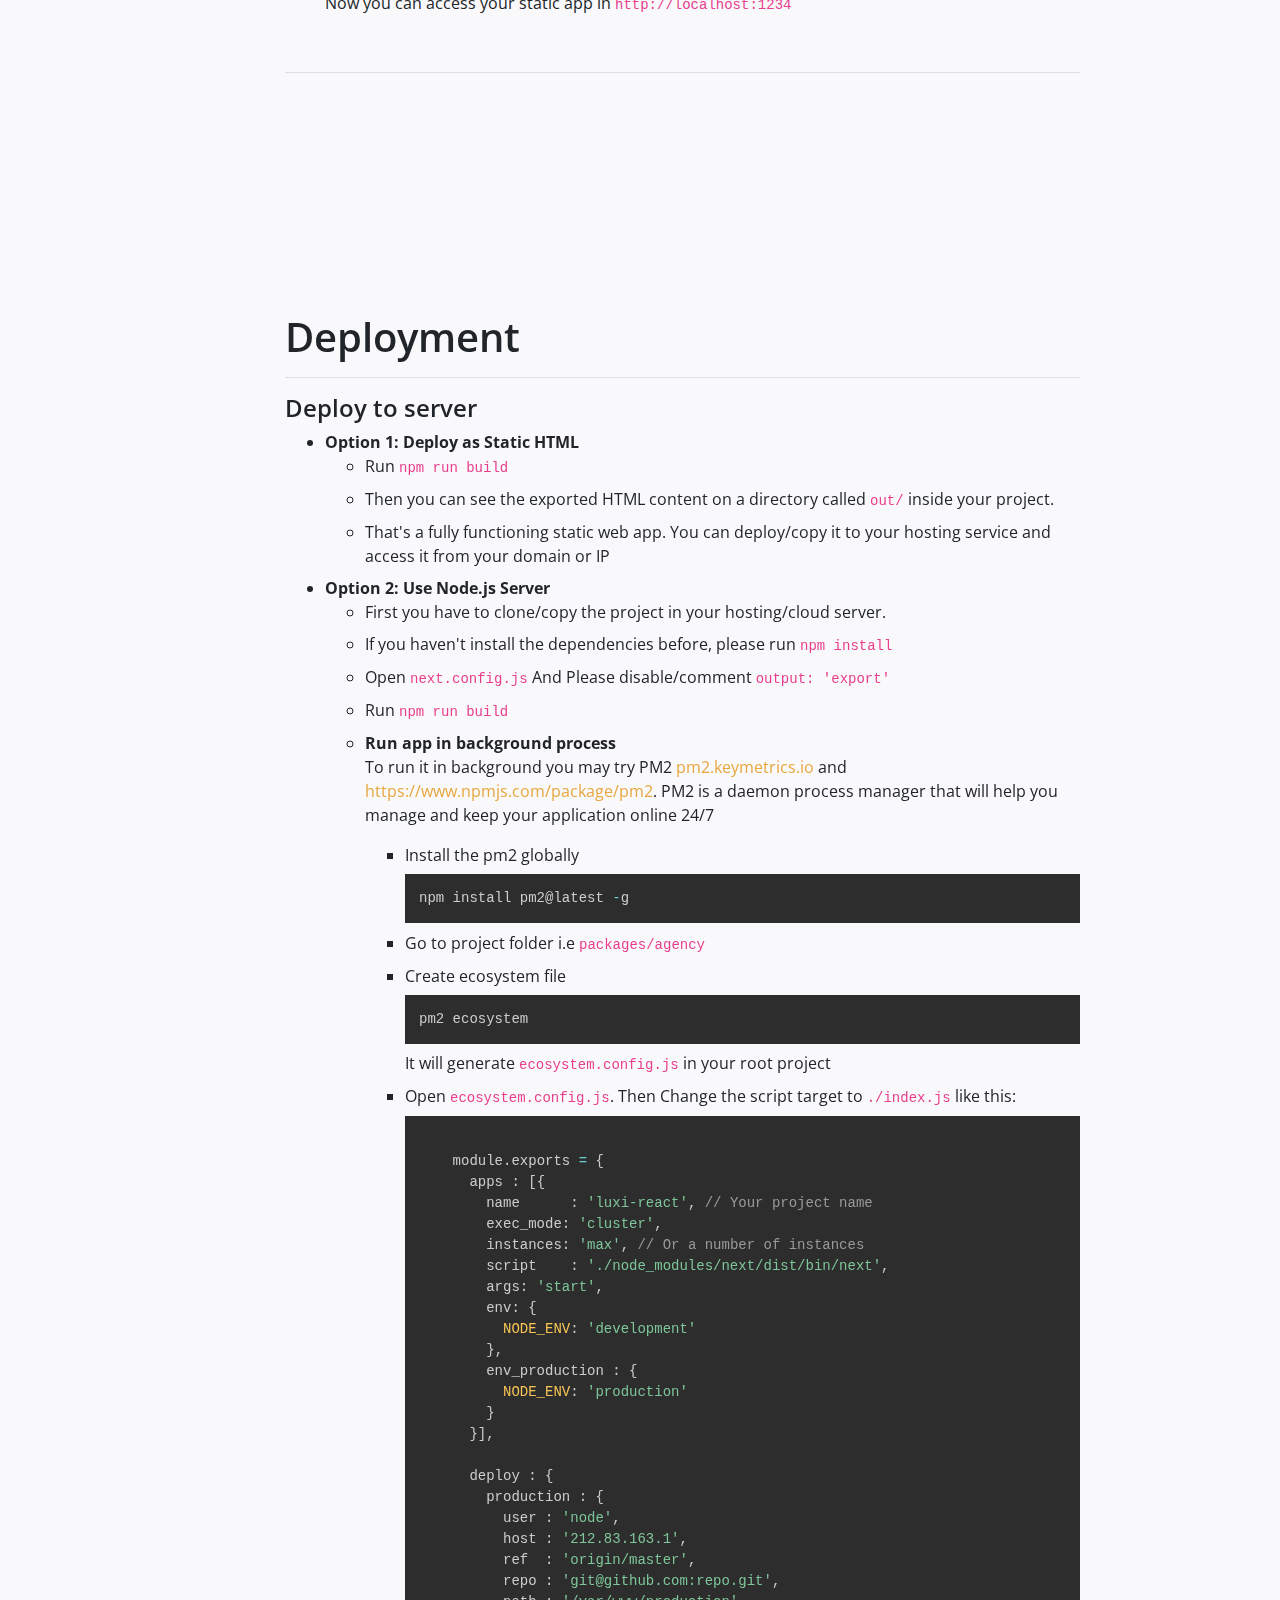
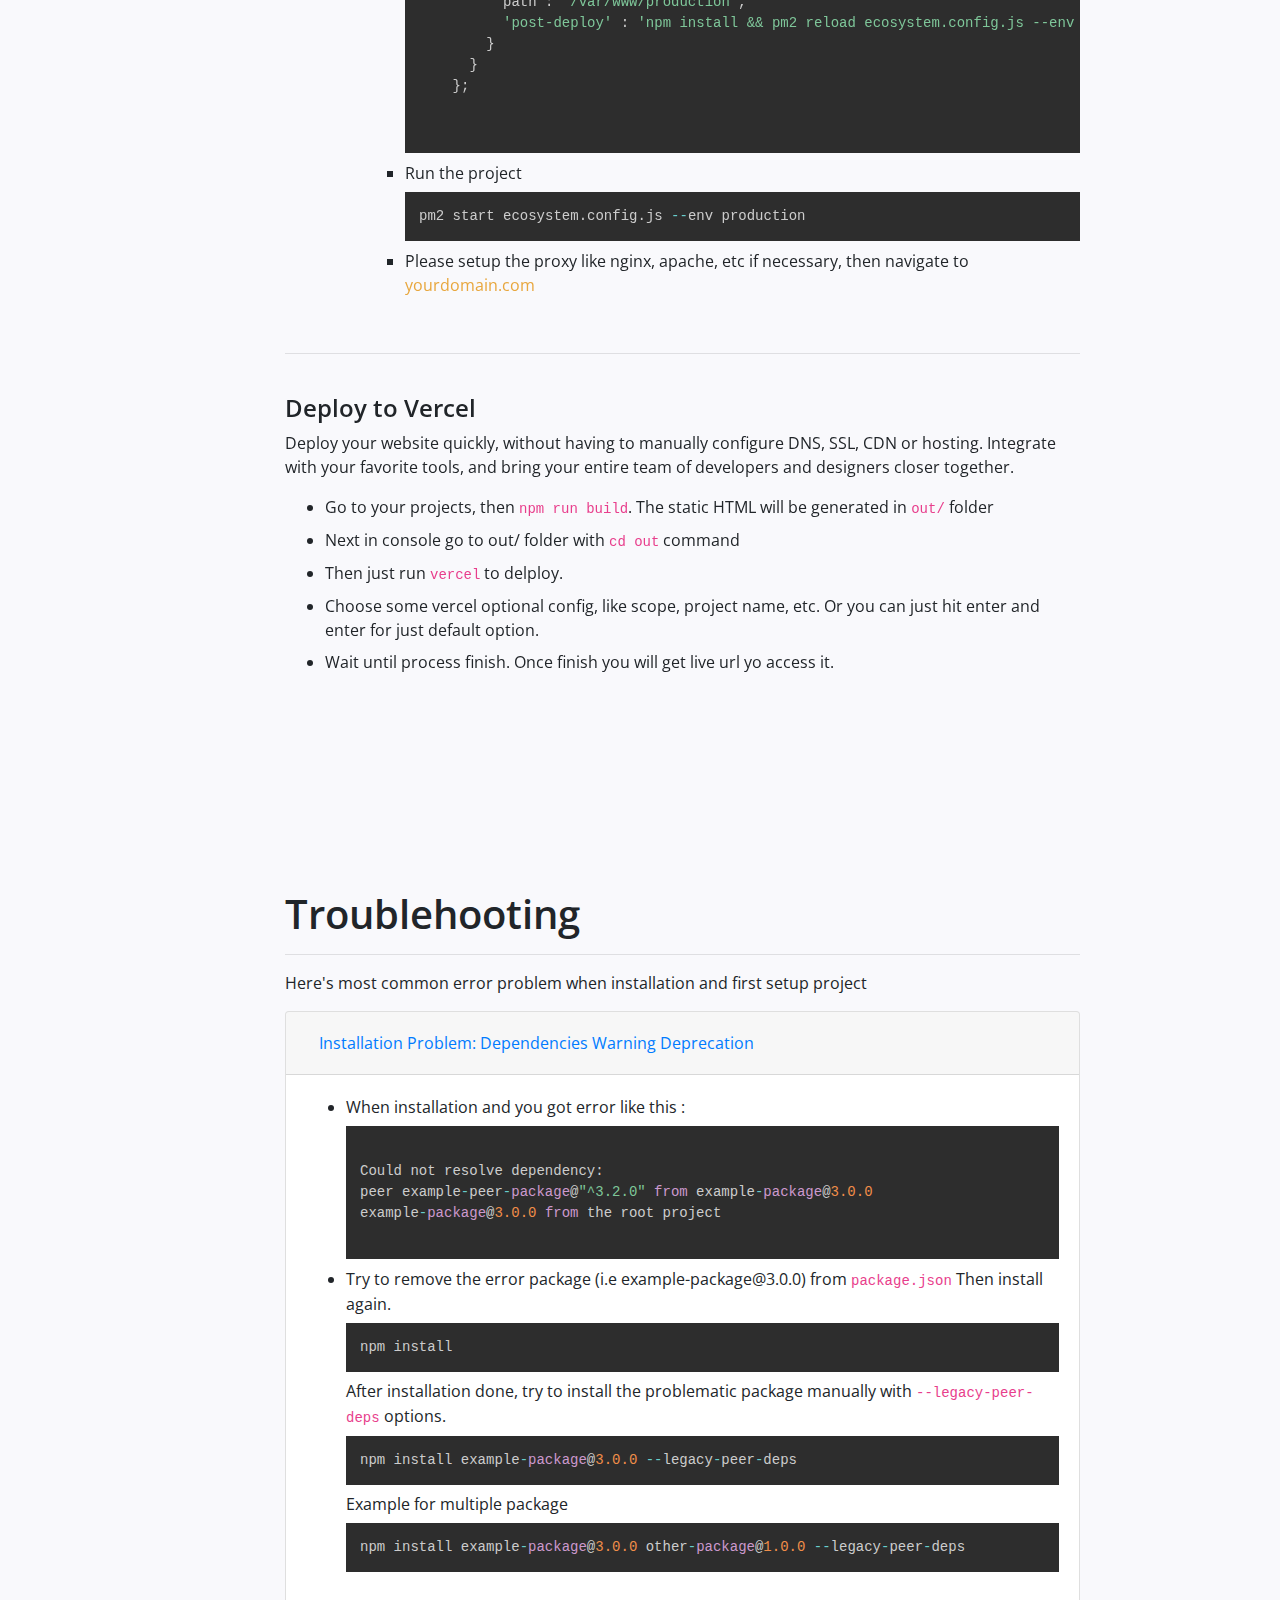
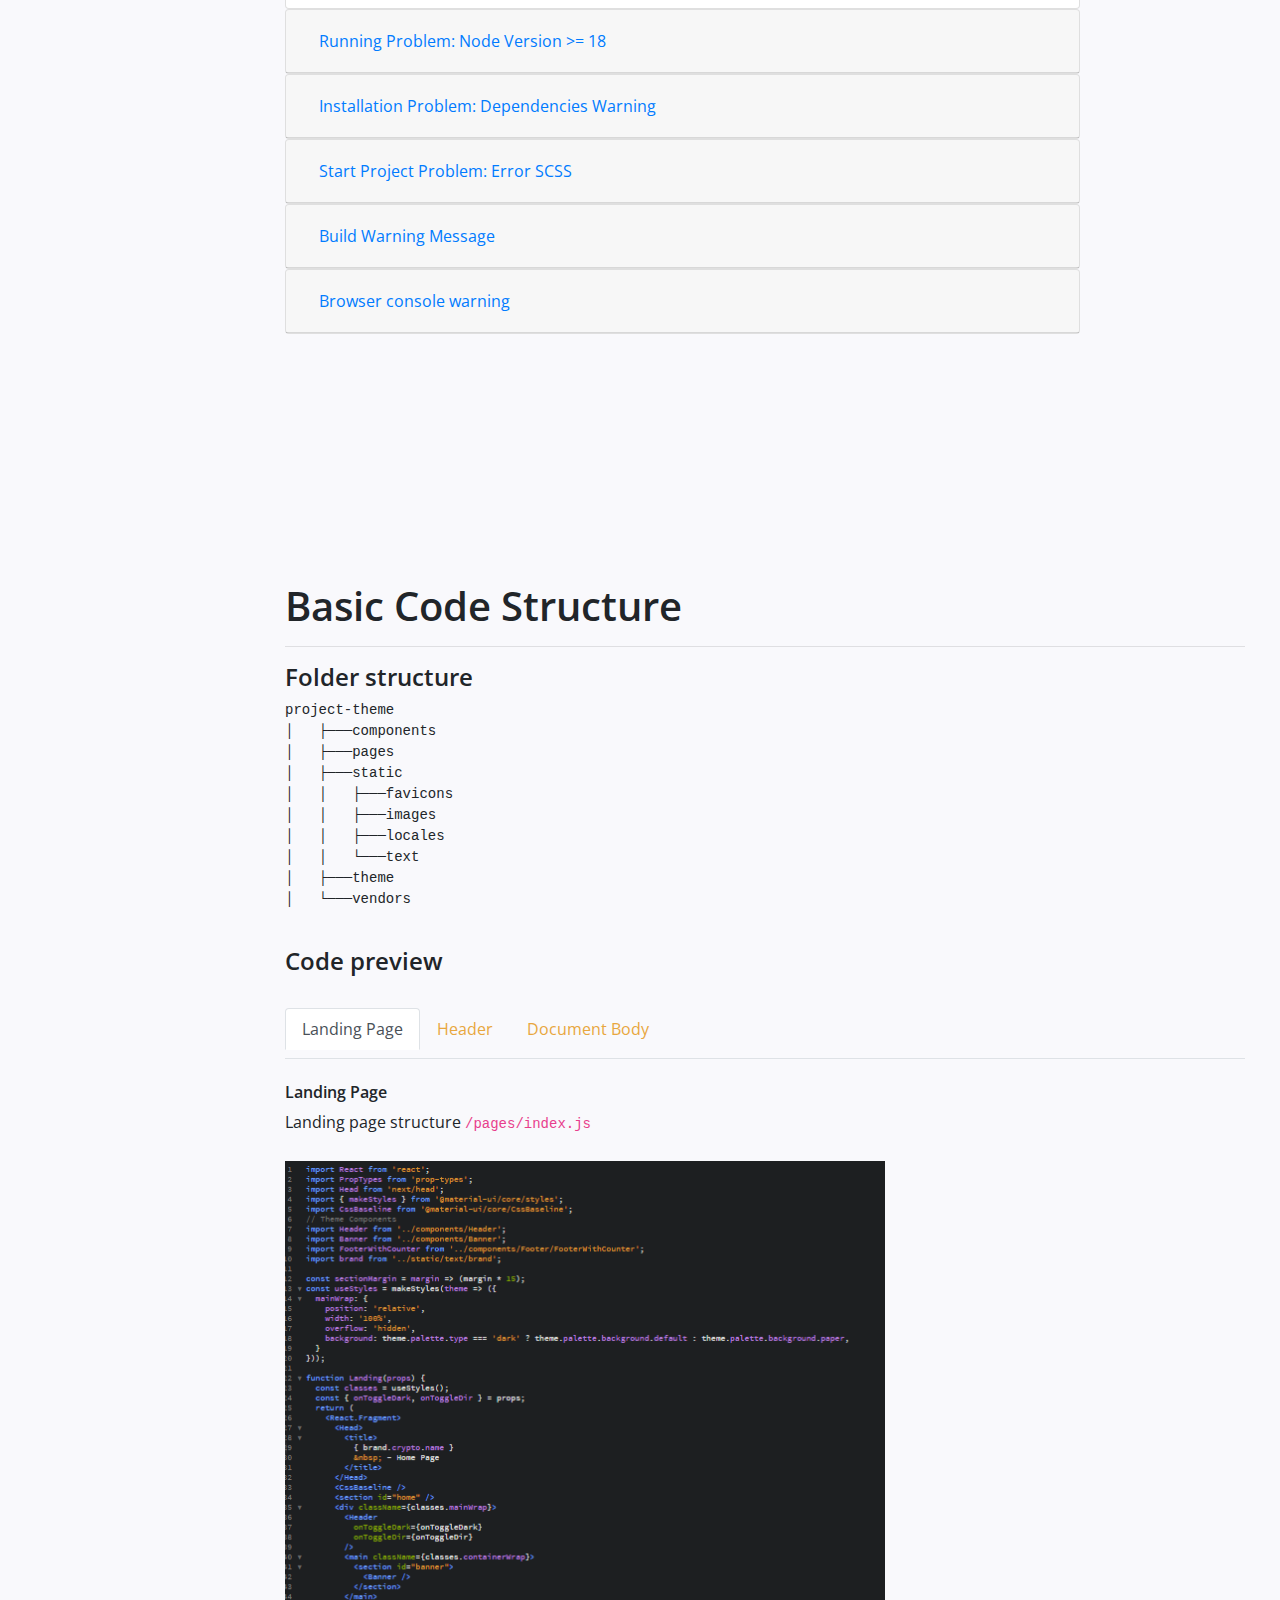
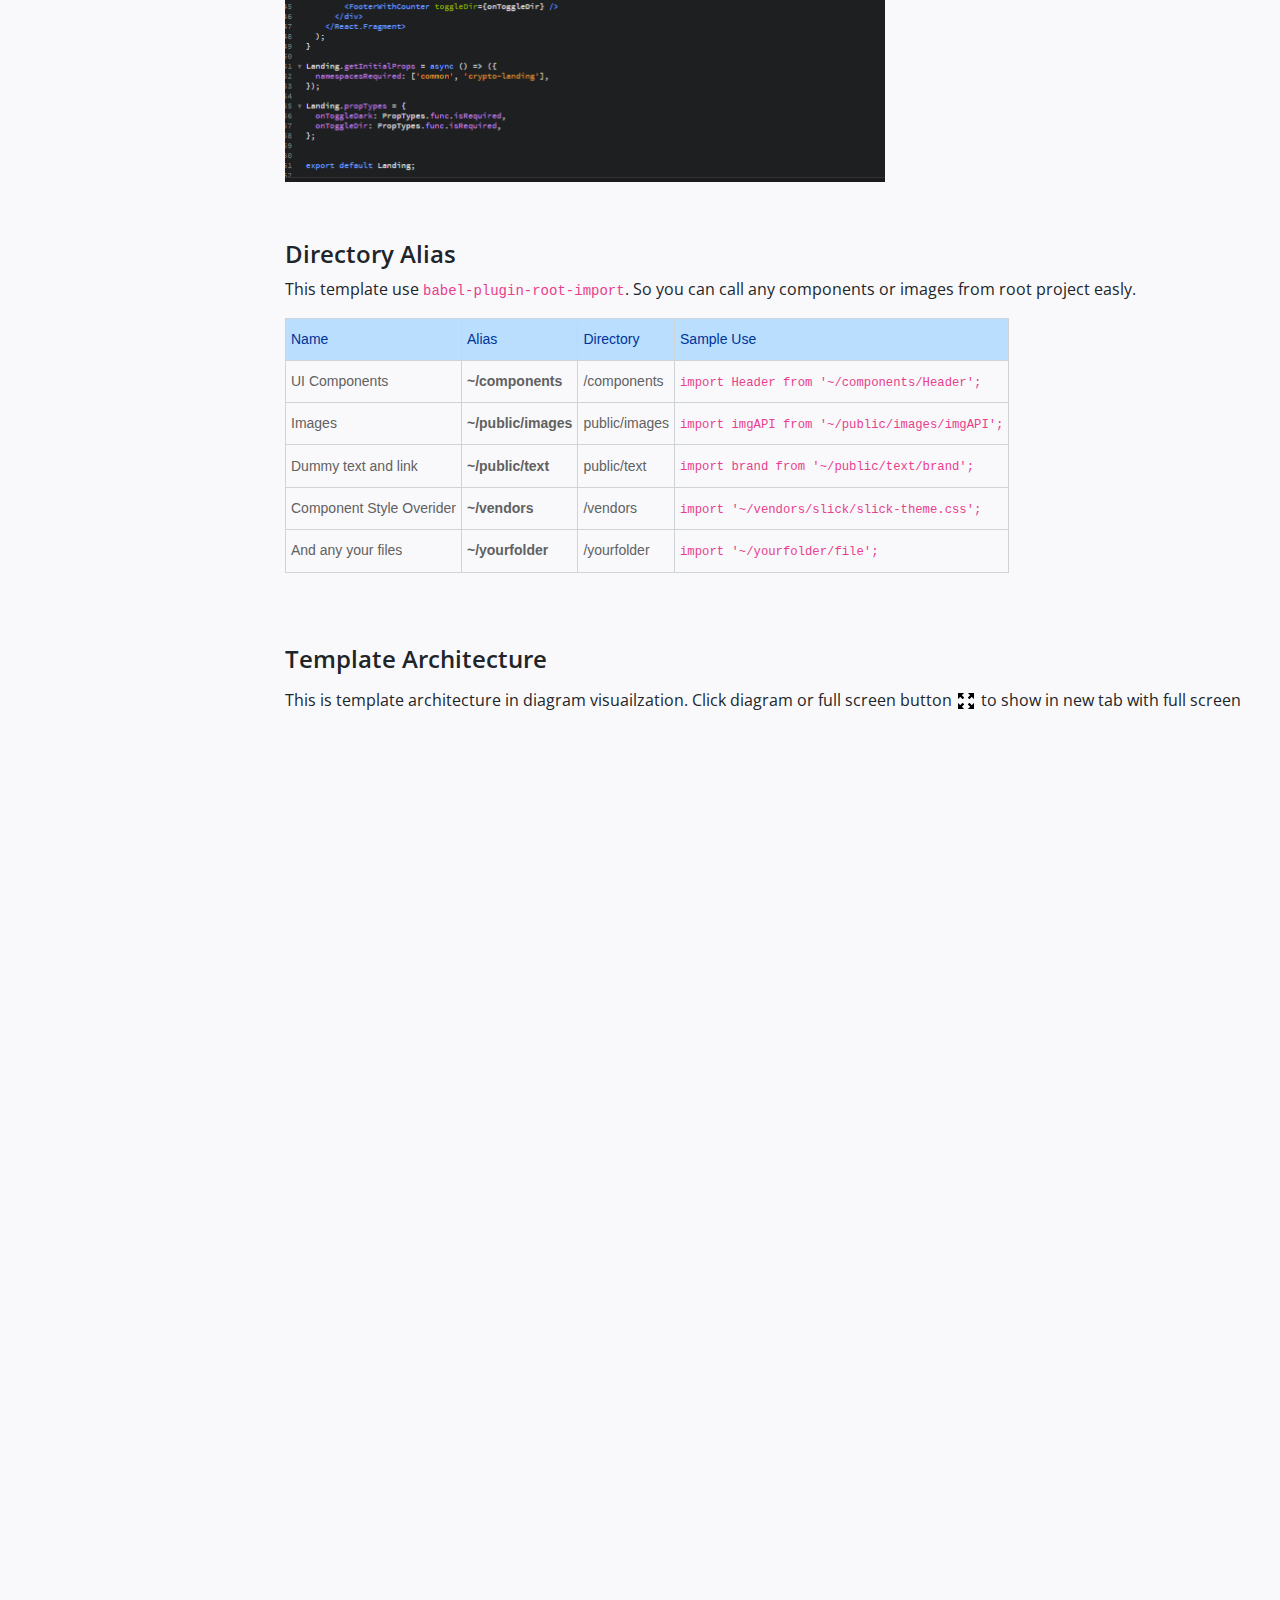
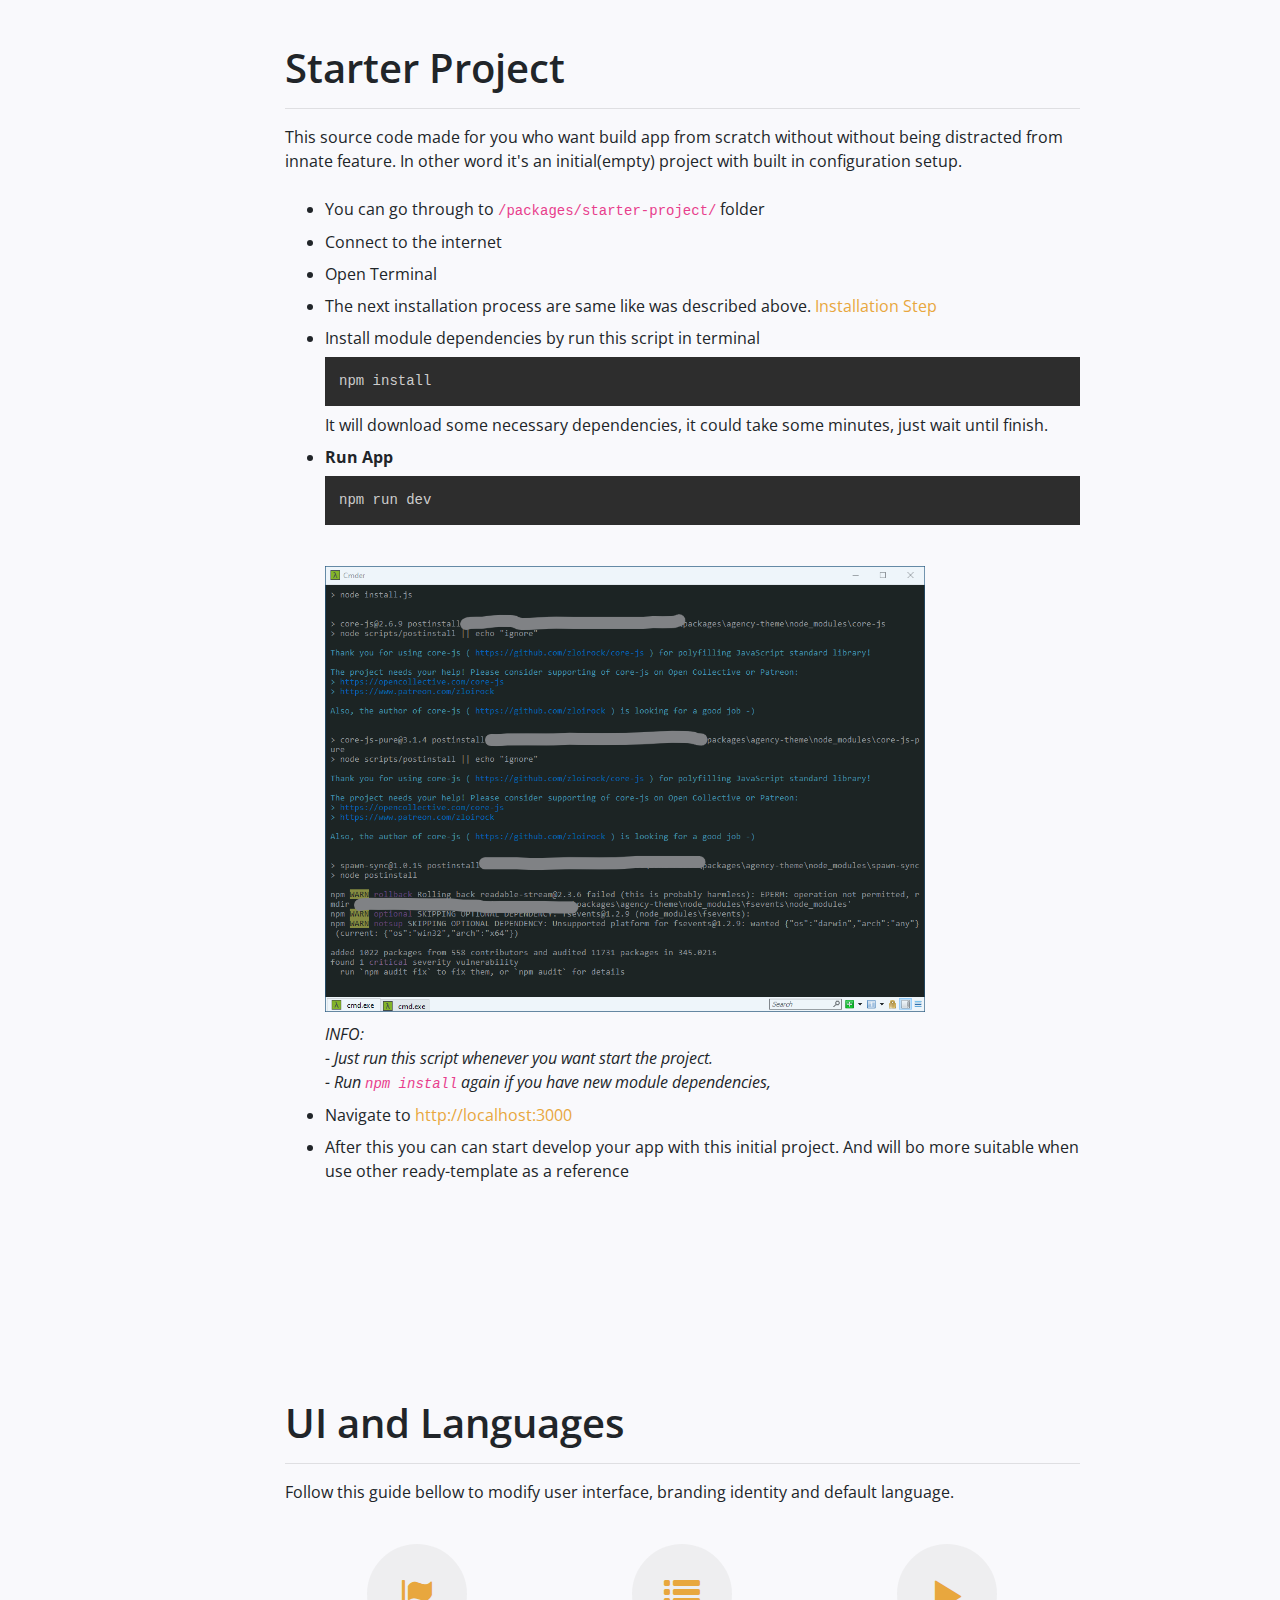
==== commit 777ca870: "next 14 build and change log" ====
--- a/index.html
+++ b/index.html
@@ -102,7 +102,7 @@
                 </li>
             </ul>
 
-            <span class="copy">&copy; Copyright 2023 - Luxiren</span>
+            <span class="copy">&copy; Copyright 2024 - Luxiren</span>
         </div>
         <!-- /#sidebar-wrapper -->
 
@@ -115,14 +115,14 @@
                         <h1 class="title">Thank you for Purchasing </h1>
                         <br /><br />
                         <h3>Luxiren - React JS Landing Page and Portfolio Collection</h3>
-                        <h4>Version 3.3.4</h4>
+                        <h4>Version 3.4.0</h4>
                         <hr />
                         <ul>
                             <li>
                                 Created : 19 Nov 2019
                             </li>
                             <li>
-                                Latest Update : 25 Sep 2023
+                                Latest Update : 26 Feb 2024
                             </li>
                         </ul>
                     </div>
@@ -500,49 +500,35 @@
                                 First you need to build the production assets first
 								<pre><code class="language-js">npm run build</code></pre>
 								It usually take longer time than development to generate and compress production code.
-								The generated files will be placed in <code>.next/</code>
+								The generated files will be placed in <code>out/</code>
                                 <img src="images/cmd2.png" width="800" alt="process" />
 							</li>
                             <li>
-                                Then start the app
-								<pre><code class="language-js">npm start</code></pre>
-							</li>
-							<li>Then navigate to <a href="http://localhost:3001" target="_blank">http://localhost:3001</a></li>
-                            <li>
-                              Node: In Windows system you need to install <strong>win-node-env</strong>, because setting NODE_ENV=production before command babel doesn't work on Windows.
-                              Here's the packages <a href="https://www.npmjs.com/package/win-node-env" target="_blank">https://www.npmjs.com/package/win-node-env</a>
+                              <p>
+                                Now you can see the exported HTML content on a directory called <code>out/</code> inside your project.
+
+      That's a fully functioning static web app. You can deploy it to any static hosting service, and it will work fine. But before we do that, we need to test it out locally.
+
+      In order to test the app, install the following <a target="_blank" rel="noopener noreferrer" href="https://www.npmjs.com/package/serve">serve NPM module </a> globally:
+                              </p>
+                              <pre>
+      <code class="language-js">cd out</code>
+                              </pre>
+                              <pre>
+      <code class="language-js">npm install -g serve</code>
+                              </pre>
+                              <p>After you've installed serve, run following commands from <code>/out</code> directory</p>
+                              <pre>
+      <code class="language-js">serve -p 1234</code>
+                              </pre>
+                              <p>
+                                Now you can access your static app in <code>http://localhost:1234</code>
+                              </p>
                             </li>
 						</ul>
                         <br />
                         <hr />
                         <br />
-                        <br />
-                        <h4>Build Static HTML</h4>
-                        <p>Run the following commands:</p>
-                        <pre>
-<code class="language-js">npm run build</code>
-                        </pre>
-                        <p>Then</p>
-                        <pre>
- <code class="language-js">npm run export</code>
-                        </pre>
-                        <p>
-                          Now you can see the exported HTML content on a directory called out inside your project.
-
-That's a fully functioning static web app. You can deploy it to any static hosting service, and it will work fine. But before we do that, we need to test it out locally.
-
-In order to test the app, install the following <a target="_blank" rel="noopener noreferrer" href="https://www.npmjs.com/package/serve">serve NPM module </a> globally:
-                        </p>
-                        <pre>
-<code class="language-js">npm install -g serve</code>
-                        </pre>
-                        <p>After you've installed serve, run following commands from <code>/out</code> directory</p>
-                        <pre>
-<code class="language-js">serve -p 8080</code>
-                        </pre>
-                        <p>
-                          Now you can access your static app in http://localhost:8080. Everything should be working as usual.
-                        </p>
                     </div>
                 </section>
                 <!-- END -->
@@ -555,64 +541,81 @@
                         <hr />
                         <h4>Deploy to server</h4>
                         <ul>
-                          <li>First you have to clone/copy the project in your hosting/cloud server.</li>
-                          <li>If you haven't install the dependencies before, please run <code>npm install</code></li>
-                          <li>Then run <code>npm run build</code></li>
                           <li>
-                            <strong>Run app in background process</strong>
-                            <p>
-                              To run it in background you may try PM2 <a href="pm2.keymetrics.io">pm2.keymetrics.io</a> and <a href="https://www.npmjs.com/package/pm2" target="_blank">https://www.npmjs.com/package/pm2</a>.
-                              PM2 is a daemon process manager that will help you manage and keep your application online 24/7
-                            </p>
+                            <strong>Option 1: Deploy as Static HTML</strong>
                             <ul>
+                              <li>Run <code>npm run build</code></li>
+                              <li>Then you can see the exported HTML content on a directory called <code>out/</code> inside your project.</li>
+                              <li>That's a fully functioning static web app. You can deploy/copy it to your hosting service and access it from your domain or IP</li>
+                            </ul>
+                          </li>
+                          <li>
+                            <strong>Option 2: Use Node.js Server</strong>
+                            <ul>
+                              <li>First you have to clone/copy the project in your hosting/cloud server.</li>
+                              <li>If you haven't install the dependencies before, please run <code>npm install</code></li>
+                              <li>Open <code>next.config.js</code> And Please disable/comment <code>output: 'export'</code></li>
+                              <li>Run <code>npm run build</code></li>
                               <li>
-                                Install the pm2 globally
-                                <pre><code class="language-js">npm install pm2@latest -g</code></pre>
+                                <strong>Run app in background process</strong>
+                                <p>
+                                  To run it in background you may try PM2 <a href="pm2.keymetrics.io">pm2.keymetrics.io</a> and <a href="https://www.npmjs.com/package/pm2" target="_blank">https://www.npmjs.com/package/pm2</a>.
+                                  PM2 is a daemon process manager that will help you manage and keep your application online 24/7
+                                </p>
+                                <ul>
+                                  <li>
+                                    Install the pm2 globally
+                                    <pre><code class="language-js">npm install pm2@latest -g</code></pre>
+                                  </li>
+                                  <li>
+                                    Go to project folder i.e <code>packages/agency</code>
+                                  </li>
+                                  <li>
+                                    Create ecosystem file
+                                    <pre><code class="language-js">pm2 ecosystem</code></pre>
+                                    It will generate <code>ecosystem.config.js</code> in your root project
+                                  </li>
+                                  <li>
+                                    Open <code>ecosystem.config.js</code>.
+                                    Then Change the script target to <code>./index.js</code> like this:
+                                    <pre>
+                                      <code class="language-js">
+    module.exports = {
+      apps : [{
+        name      : 'luxi-react', // Your project name
+        exec_mode: 'cluster',
+        instances: 'max', // Or a number of instances
+        script    : './node_modules/next/dist/bin/next',
+        args: 'start',
+        env: {
+          NODE_ENV: 'development'
+        },
+        env_production : {
+          NODE_ENV: 'production'
+        }
+      }],
+
+      deploy : {
+        production : {
+          user : 'node',
+          host : '212.83.163.1',
+          ref  : 'origin/master',
+          repo : 'git@github.com:repo.git',
+          path : '/var/www/production',
+          'post-deploy' : 'npm install && pm2 reload ecosystem.config.js --env production'
+        }
+      }
+    };
+                                      </code>
+                                    </pre>
+                                  </li>
+                                  <li>
+                                    Run the project
+                                    <pre><code class="language-js">pm2 start ecosystem.config.js --env production</code></pre>
+                                  </li>
+                                  <li>Please setup the proxy like nginx, apache, etc if necessary, then navigate to <a href="#" target="_blank">yourdomain.com</a></li>
+                                </ul>
                               </li>
-                              <li>
-                                Go to project folder i.e <code>packages/agency</code>
-                              </li>
-                              <li>
-                                Create ecosystem file
-                                <pre><code class="language-js">pm2 ecosystem</code></pre>
-                                It will generate <code>ecosystem.config.js</code> in your root project
-                              </li>
-                              <li>
-                                Open <code>ecosystem.config.js</code>.
-                                Then Change the script target to <code>./index.js</code> like this:
-                                <pre>
-                                  <code class="language-js">
-module.exports = {
-  apps : [{
-    name      : 'luxi-react', // Your project name
-    script    : './index.js', // Change the script target to <code>./index.js</code>
-    env: {
-      NODE_ENV: 'development'
-    },
-    env_production : {
-      NODE_ENV: 'production'
-    }
-  }],
-
-  deploy : {
-    production : {
-      user : 'node',
-      host : '212.83.163.1',
-      ref  : 'origin/master',
-      repo : 'git@github.com:repo.git',
-      path : '/var/www/production',
-      'post-deploy' : 'npm install && pm2 reload ecosystem.config.js --env production'
-    }
-  }
-};
-                                  </code>
-                                </pre>
-                              </li>
-                              <li>
-                                Run the project
-                                <pre><code class="language-js">pm2 start ecosystem.config.js --env production</code></pre>
-                              </li>
-                              <li>Then navigate to <a href="http://localhost:3001" target="_blank">http://localhost:3001</a></li>
                             </ul>
                           </li>
                         </ul>
@@ -622,8 +625,8 @@
                         <h4>Deploy to Vercel</h4>
                         <p>Deploy your website quickly, without having to manually configure DNS, SSL, CDN or hosting. Integrate with your favorite tools, and bring your entire team of developers and designers closer together.</p>
                         <ul>
-                          <li>Go to your projects, then <code>npm run now-build</code>. The static HTML will be generated in <code>dist/</code> folder</li>
-                          <li>Next in console go to dist/ folder with <code>cd dist</code> </li>
+                          <li>Go to your projects, then <code>npm run build</code>. The static HTML will be generated in <code>out/</code> folder</li>
+                          <li>Next in console go to out/ folder with <code>cd out</code> command </li>
                           <li>Then just run <code>vercel</code> to delploy.</li>
                           <li>Choose some vercel optional config, like scope, project name, etc. Or you can just hit enter and enter for just default option. </li> 
                           <li>Wait until process finish. Once finish you will get live url yo access it.</li>
@@ -1612,6 +1615,51 @@
                             <thead>
                               <tr>
                                 <th>
+                                    <strong>Version 3.4.0 – 26 Feb, 2023</strong>
+                                </th>
+                              </tr>
+                            </thead>
+                            <tbody>
+                              <tr>
+                                <td>
+                                    Feature: Use next-link for all link navigation
+                                </td>
+                              </tr>
+                              <tr>
+                                <td>
+                                    Files changes: <br />
+                                    - packages/[theme-name]/components/
+                                </td>
+                              </tr>
+                              <tr>
+                                <td>
+                                    Chore: Add MainContainer component for main wrapper
+                                </td>
+                              </tr>
+                              <tr>
+                                <td>
+                                    Files added: <br />
+                                    - packages/[theme-name]/components/MainContainer <br />
+                                </td>
+                              </tr>
+                              <tr>
+                                <td>
+                                    Chore: Upgrade to Next 14
+                                </td>
+                              </tr>
+                              <tr>
+                                <td>
+                                    Files added: <br />
+                                    - packages/[theme-name]/package.json <br />
+                                    - packages/[theme-name]/next.config.js <br />
+                                </td>
+                              </tr>
+                            </tbody>
+                        </table>
+                        <table class="table table-striped log">
+                            <thead>
+                              <tr>
+                                <th>
                                     <strong>Version 3.3.4 – 25 Sept, 2023</strong>
                                 </th>
                               </tr>
@@ -1724,35 +1772,13 @@
                             <thead>
                               <tr>
                                 <th>
-                                    <strong>Version 3.3.1 – 29 Jan, 2023</strong>
+                                    <strong>Version 3.3 – 18 Jan, 2023</strong>
                                 </th>
                               </tr>
                             </thead>
                             <tbody>
                               <tr>
                                 <td>
-                                    Fixed: Responsive Issue
-                                </td>
-                              </tr>
-                              <tr>
-                                <td>
-                                    Files changes: <br />
-                                    - packages/[all-themes]/components/
-                                </td>
-                              </tr>
-                            </tbody>
-                        </table>
-                        <table class="table table-striped log">
-                            <thead>
-                              <tr>
-                                <th>
-                                    <strong>Version 3.3 – 18 Jan, 2023</strong>
-                                </th>
-                              </tr>
-                            </thead>
-                            <tbody>
-                              <tr>
-                                <td>
                                     Upgrade to MUI 5, Next 13 and React 18
                                 </td>
                               </tr>
@@ -1760,28 +1786,6 @@
                                 <td>
                                     Files changes: <br />
                                     - packages/[all-themes]
-                                </td>
-                              </tr>
-                            </tbody>
-                        </table>
-                        <table class="table table-striped log">
-                            <thead>
-                              <tr>
-                                <th>
-                                    <strong>Version 3.2.1 – 1 Dec, 2022</strong>
-                                </th>
-                              </tr>
-                            </thead>
-                            <tbody>
-                              <tr>
-                                <td>
-                                    Add new version for simple translation routing
-                                </td>
-                              </tr>
-                              <tr>
-                                <td>
-                                    Files added/changes: <br />
-                                    - luxiren-simple-routing/
                                 </td>
                               </tr>
                             </tbody>
@@ -1915,132 +1919,6 @@
                             <thead>
                               <tr>
                                 <th>
-                                    <strong>Version 2.3.3 – 26 Dec, 2021</strong>
-                                </th>
-                              </tr>
-                            </thead>
-                            <tbody>
-                              <tr>
-                                <td>
-                                    Updated dependecies: react 17.0.2, next 11.0.1, eslint 7.32.0
-                                </td>
-                              </tr>
-                              <tr>
-                                <td>
-                                    File changes <br />
-                                    - /packages/[theme-name]/package.json <br />
-                                    - /packages/[theme-name]/next.config.js <br />
-                                    - /packages/[theme-name]/.eslintrc <br />
-                                </td>
-                              </tr>
-                              <tr>
-                                <td>
-                                    Chore: Change react-wow with react-animated-slider
-                                </td>
-                              </tr>
-                              <tr>
-                                <td>
-                                    File changes <br />
-                                    - /packages/[theme-name]/package.json <br />
-                                    - /packages/[theme-name]/components/*js <br />
-                                </td>
-                              </tr>
-                              <tr>
-                                <td>
-                                    Docs: Update setup language and eslint
-                                </td>
-                              </tr>
-                            </tbody>
-                        </table>
-                        <table class="table table-striped log">
-                            <thead>
-                              <tr>
-                                <th>
-                                    <strong>Version 2.3.2 – 20 Aug, 2021</strong>
-                                </th>
-                              </tr>
-                            </thead>
-                            <tbody>
-                                <tr>
-                                  <td>
-                                      Fixed: RTL and Arabic layout issue
-                                  </td>
-                                </tr>
-                                <td>
-                                      File changes <br />
-                                      - /packages/[theme-name]/components/Header/Settings.js <br />
-                                  </td>
-                                <tr>
-                                  <td>
-                                      Fixed: Map infowindows that cannot show
-                                  </td>
-                                </tr>
-                                <tr>
-                                  <td>
-                                      File changes <br />
-                                      - /packages/architect-theme/components/Forms/Contact.js <br />
-                                  </td>
-                                </tr>
-                                <tr>
-                                  <td>
-                                      Update ion-icons
-                                  </td>
-                                </tr>
-                                <tr>
-                                  <td>
-                                      File changes <br />
-                                      - /packages/[theme-name]/components/head.js <br />
-                                  </td>
-                                </tr>
-                                <tr>
-                                  <td>
-                                      Update copyright year
-                                  </td>
-                                </tr>
-                                <tr>
-                                  <td>
-                                      File changes <br />
-                                      - /packages/[theme-name]/public/text/brand.js <br />
-                                  </td>
-                                </tr>
-                            </tbody>
-                        </table>
-                        <table class="table table-striped log">
-                            <thead>
-                              <tr>
-                                <th>
-                                    <strong>Version 2.3.1 – 1 Jun, 2021</strong>
-                                </th>
-                              </tr>
-                            </thead>
-                            <tbody>
-                                <tr>
-                                  <td>
-                                      Fixed: Deprecated postcss and error build
-                                  </td>
-                                </tr>
-                                <tr>
-                                  <td>
-                                      File changes <br />
-                                      - /packages/[theme-name]/package.json <br />
-                                      - /packages/[theme-name]/next.config.js <br />
-                                      - /packages/[theme-name]/pages/_app.js <br />
-                                      - packages/[theme-name]/components/Header/Header.js <br />
-                                      - packages/agency-theme/components/CaseStudies/CaseStudies.js <br />
-                                      - packages/crypto-theme/components/Promotion/Promotion.js <br />
-                                      - packages/fashion-theme/components/Promotions/Promotions.js <br />
-                                      - packages/hosting-theme/components/Promotion/Promotion.js <br />
-                                      - packages/movie-theme/components/Promotions/Promotions.js <br />
-                                      - packages/profile-theme/components/SideNavigation/SideNavigation.js <br />
-                                      - packages/starter-project/components/AnimateSlider/AnimateSlider.js
-                                  </td>
-                                </tr>
-                            </tbody>
-                        </table>
-                        <table class="table table-striped log">
-                            <thead>
-                              <tr>
-                                <th>
                                     <strong>Version 2.3 – 24 May, 2021</strong>
                                 </th>
                               </tr>
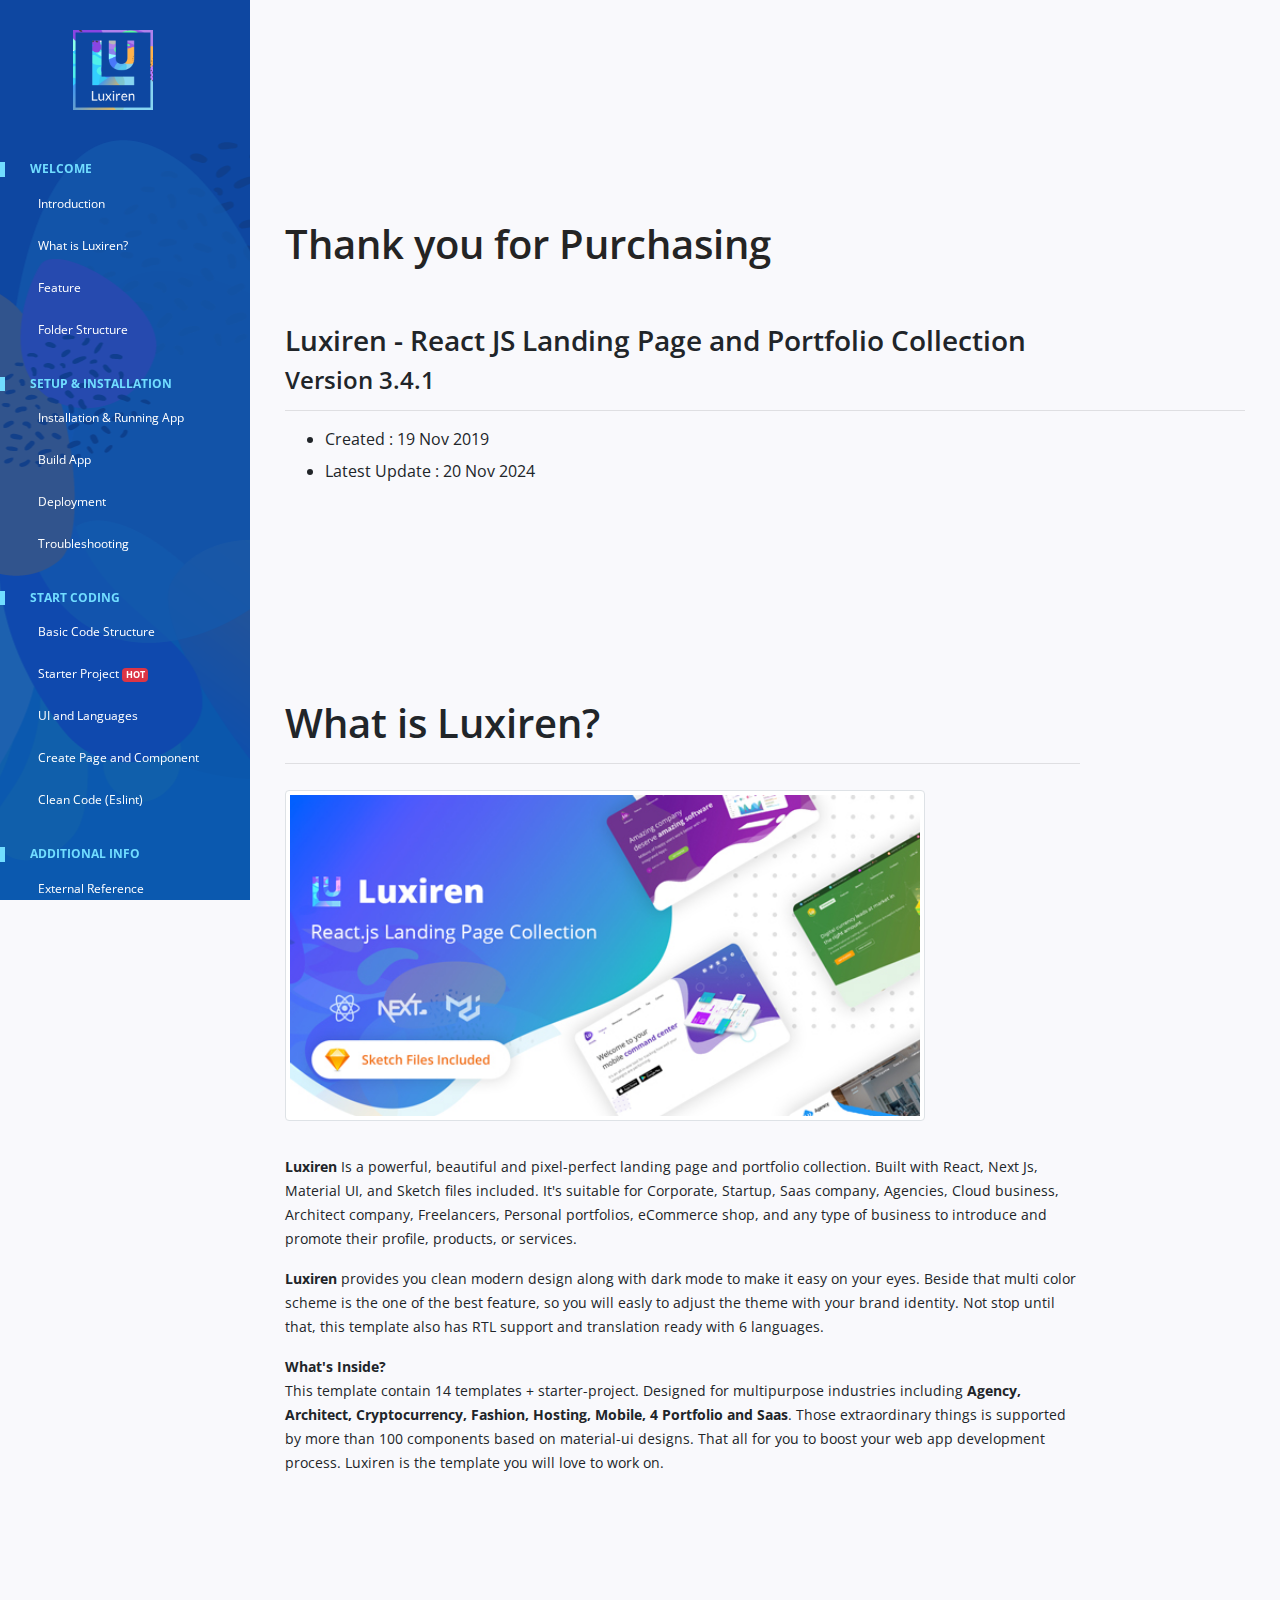
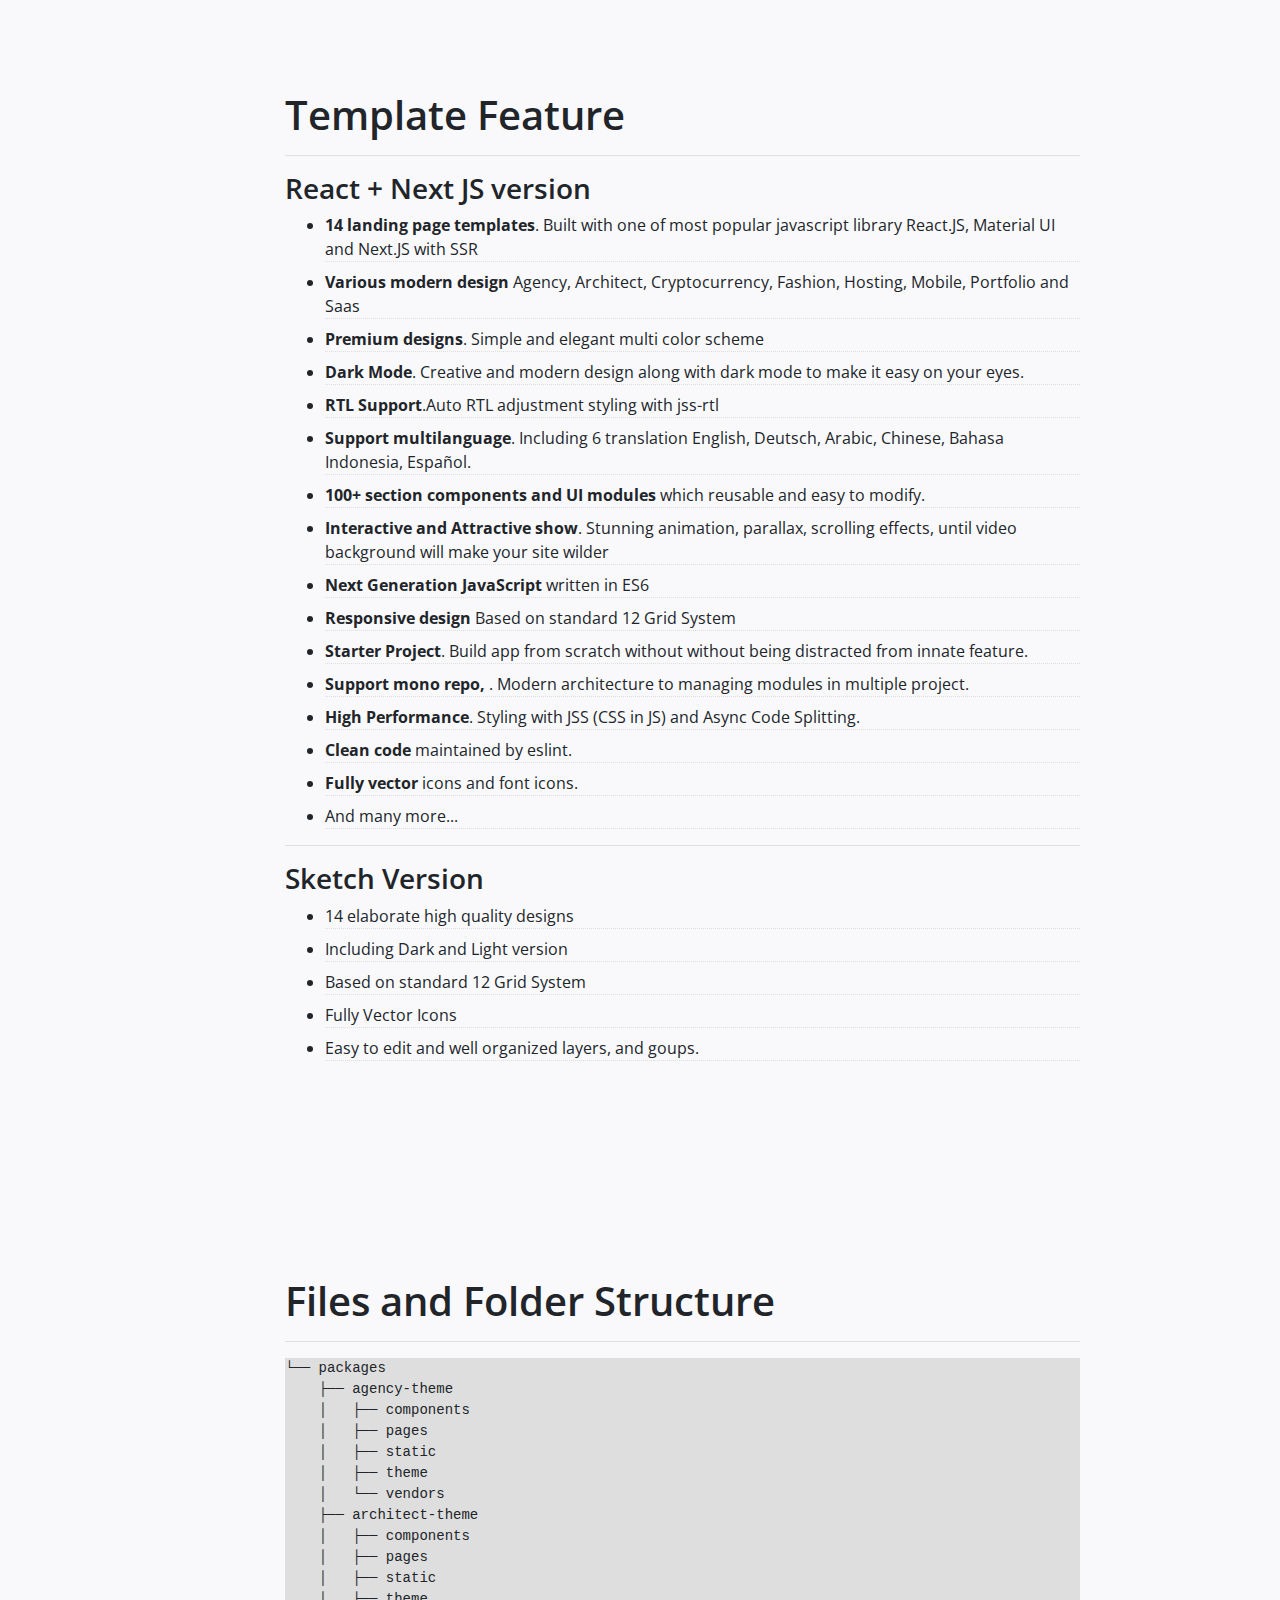
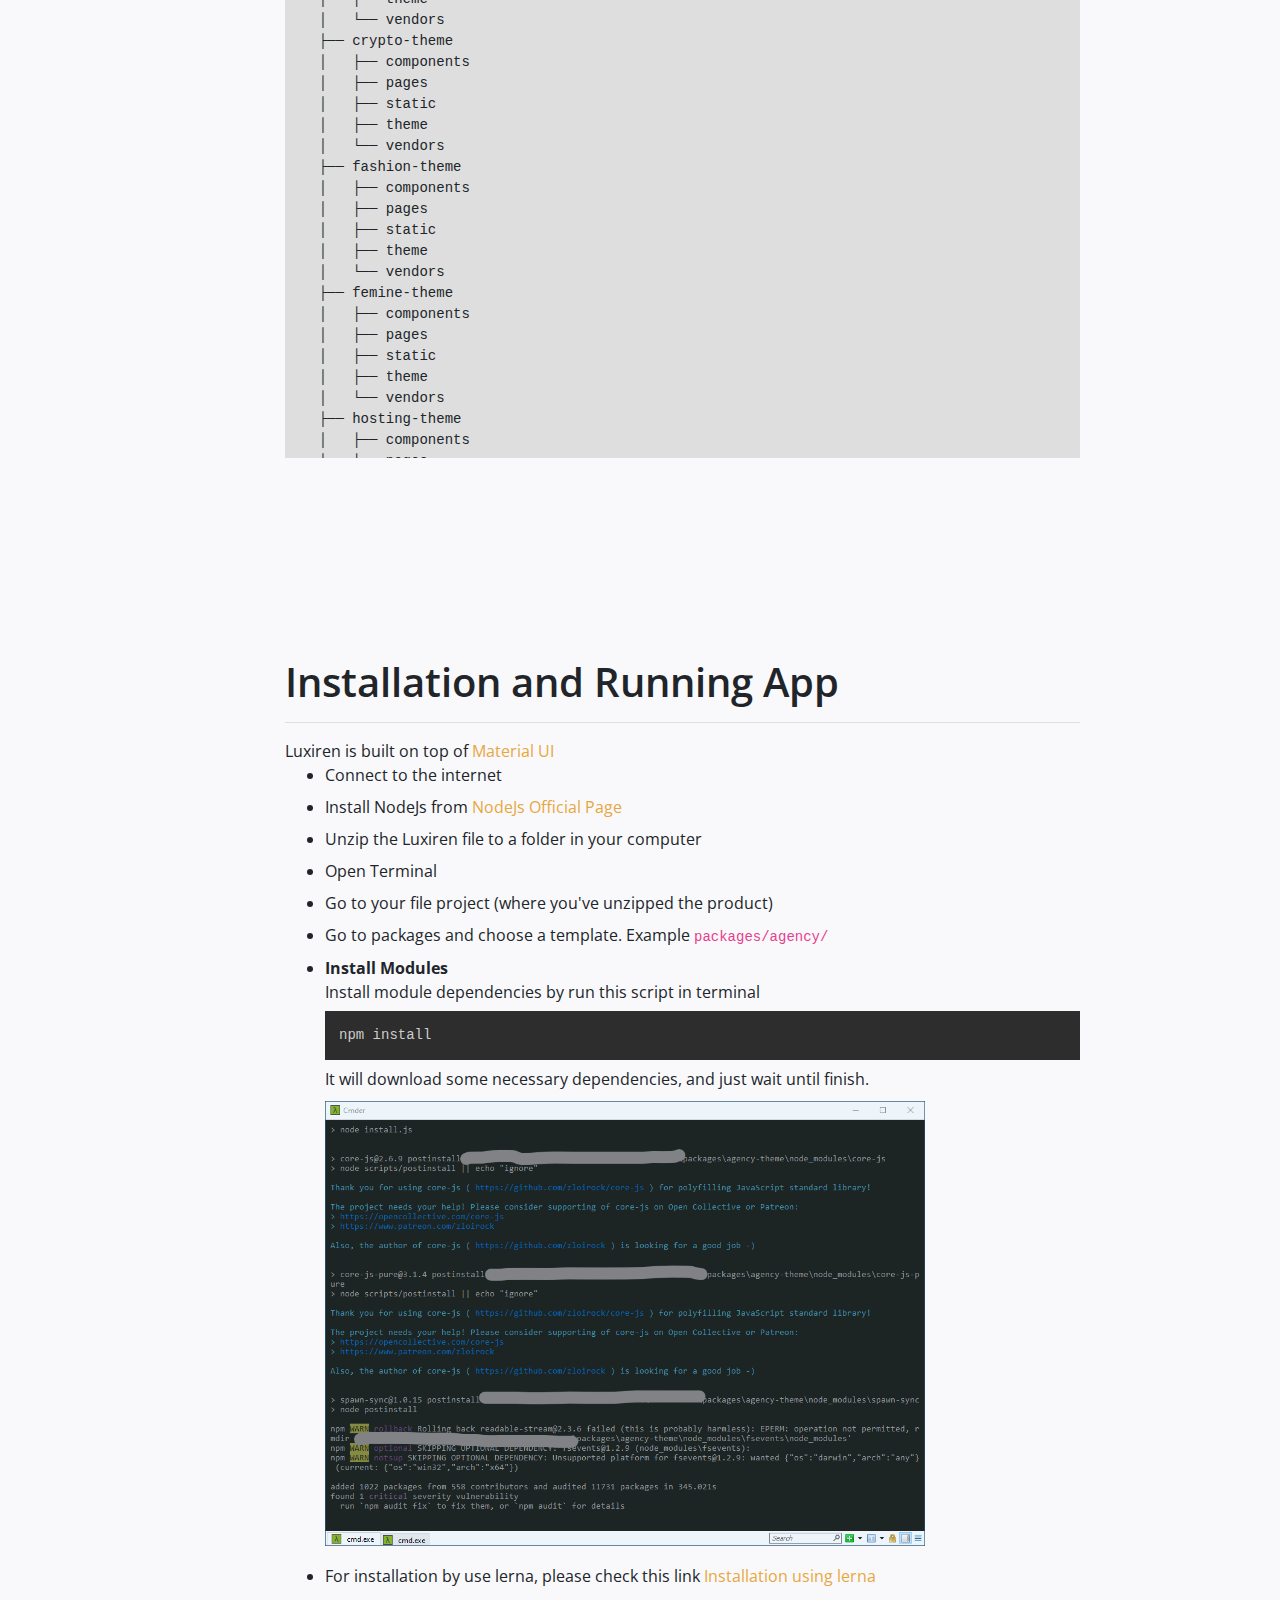
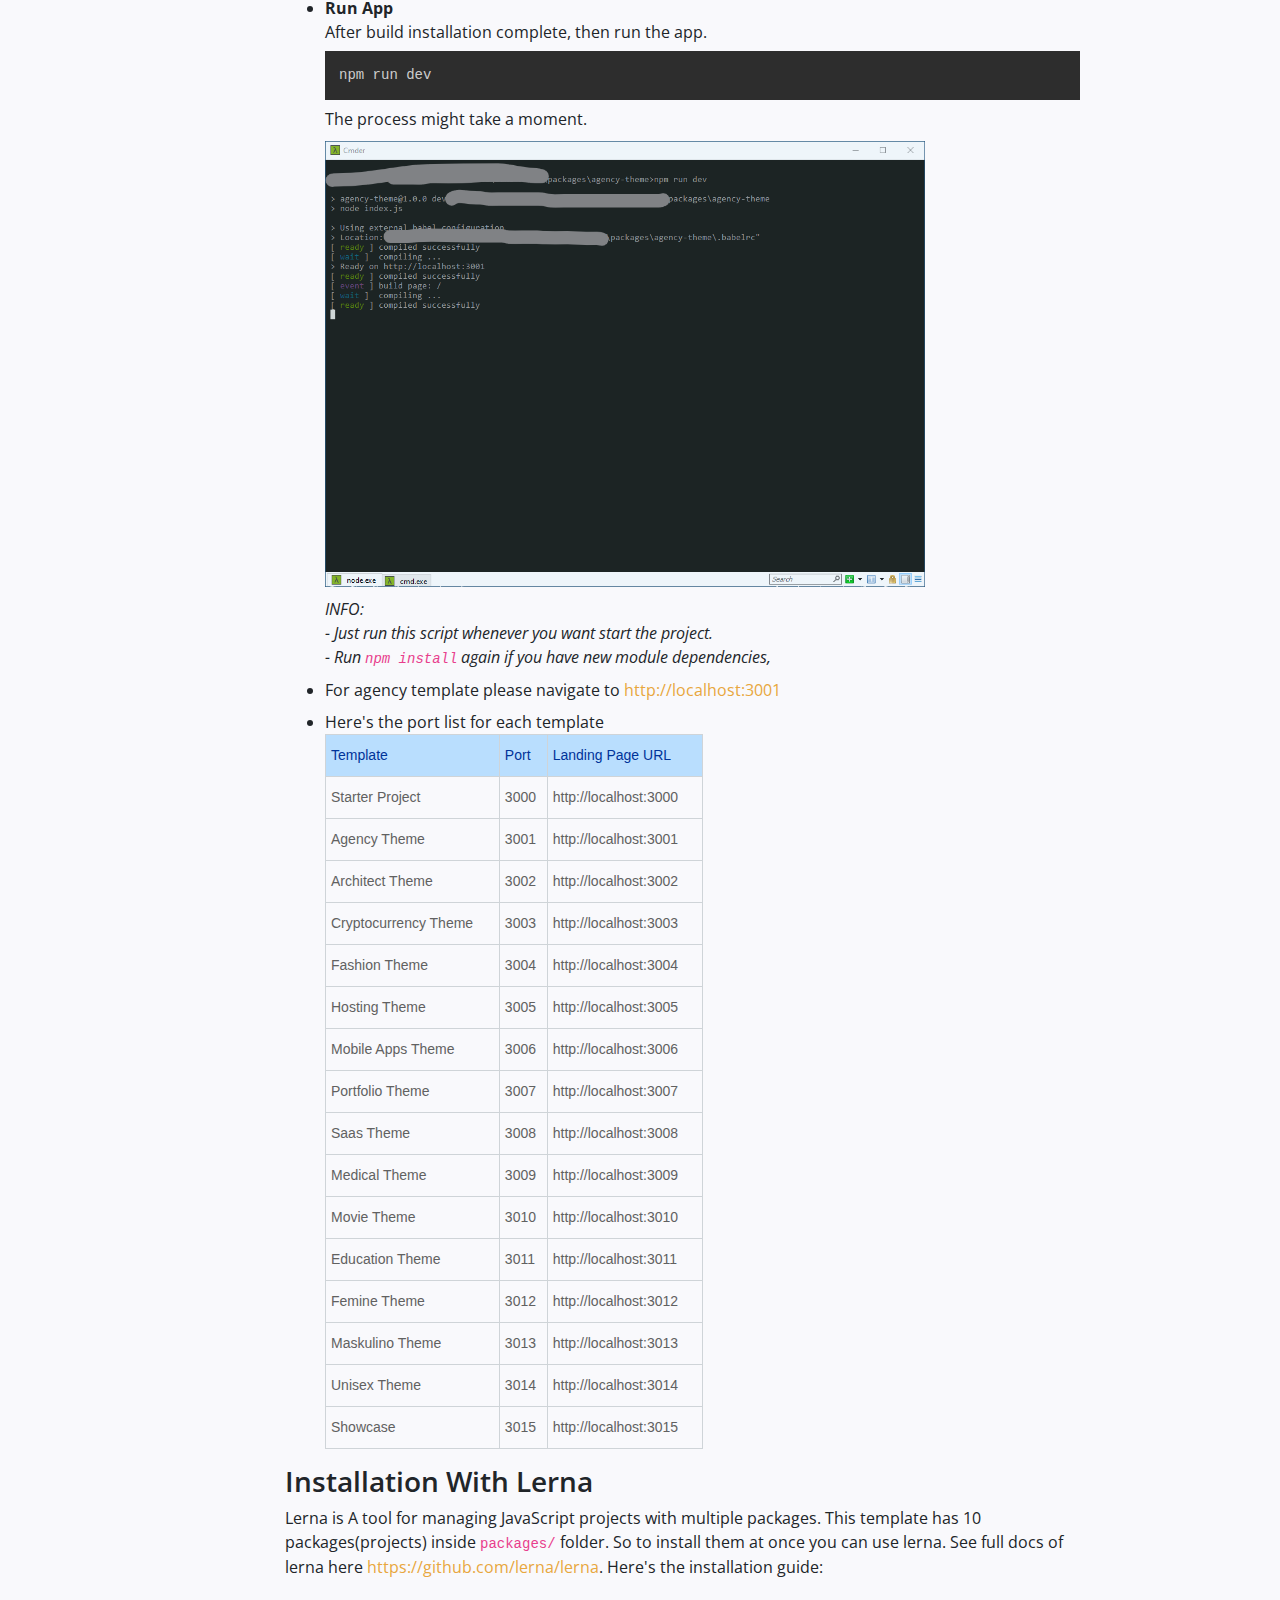
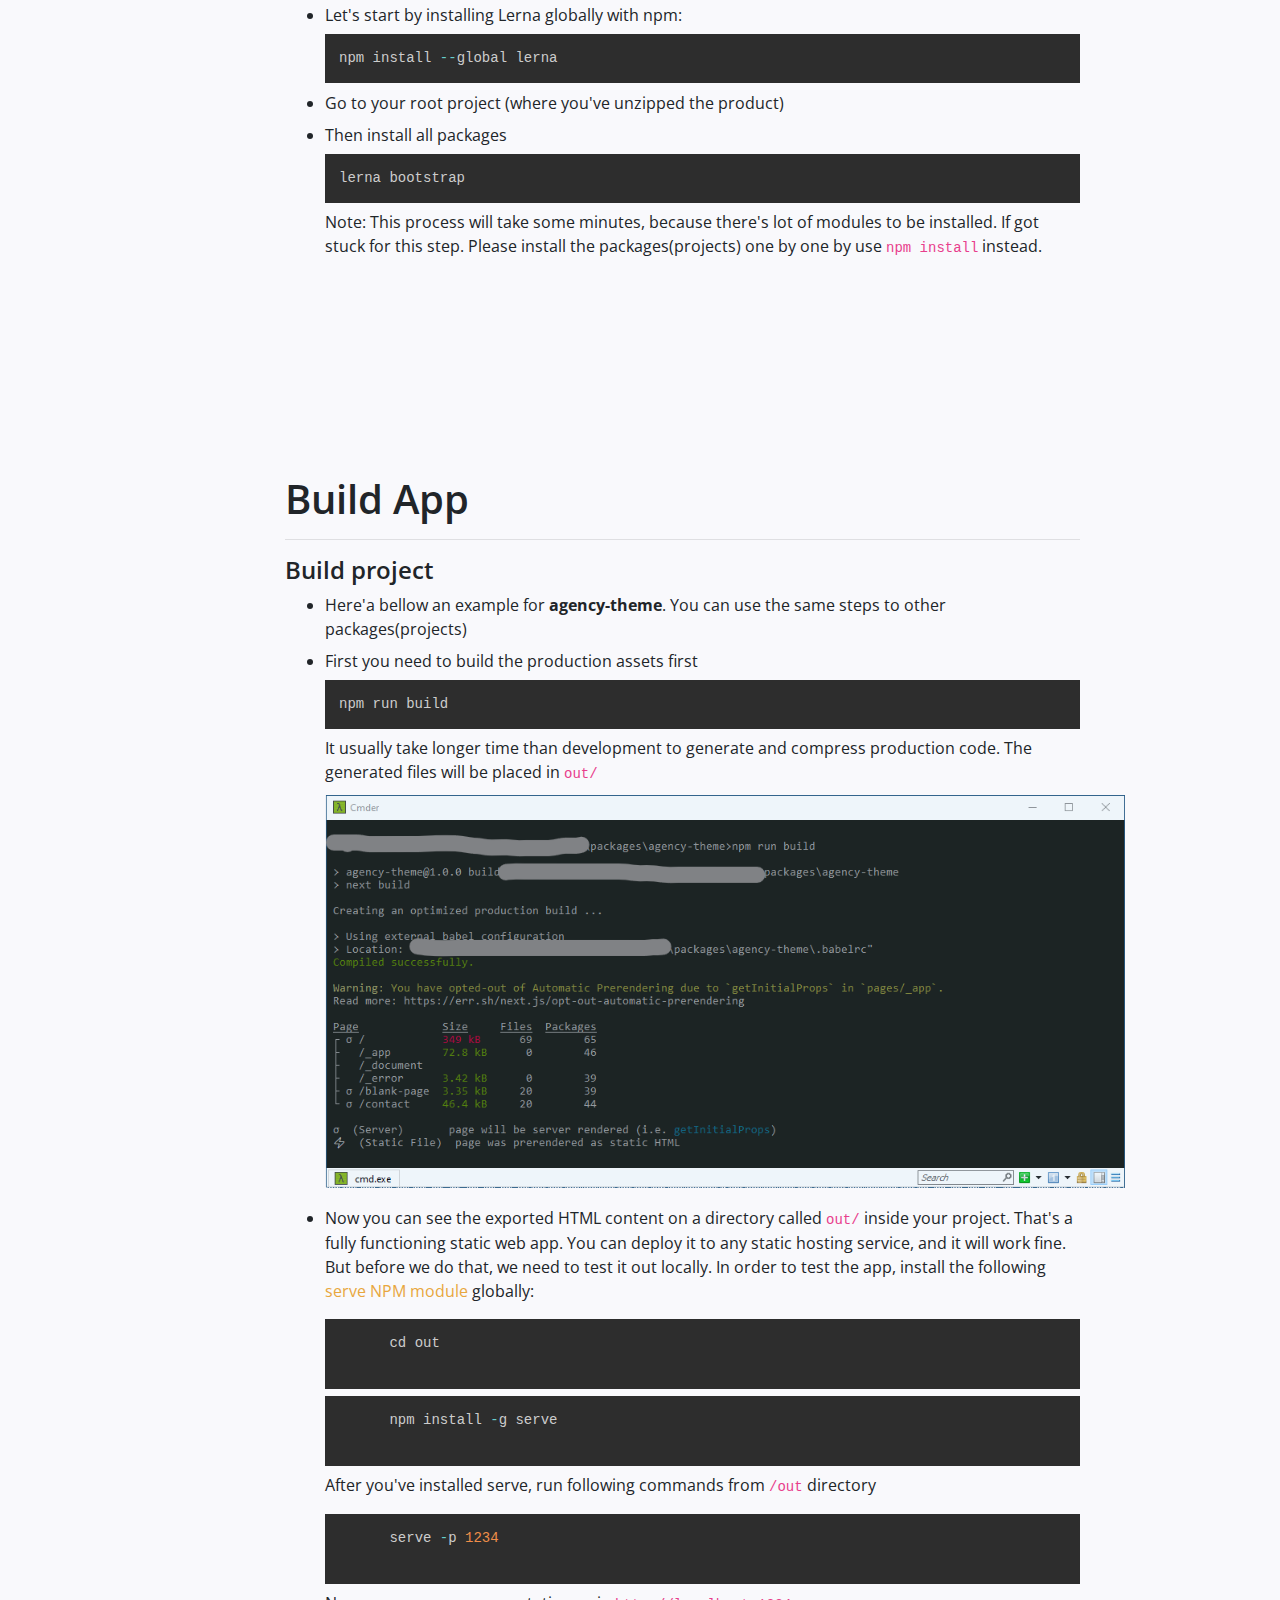
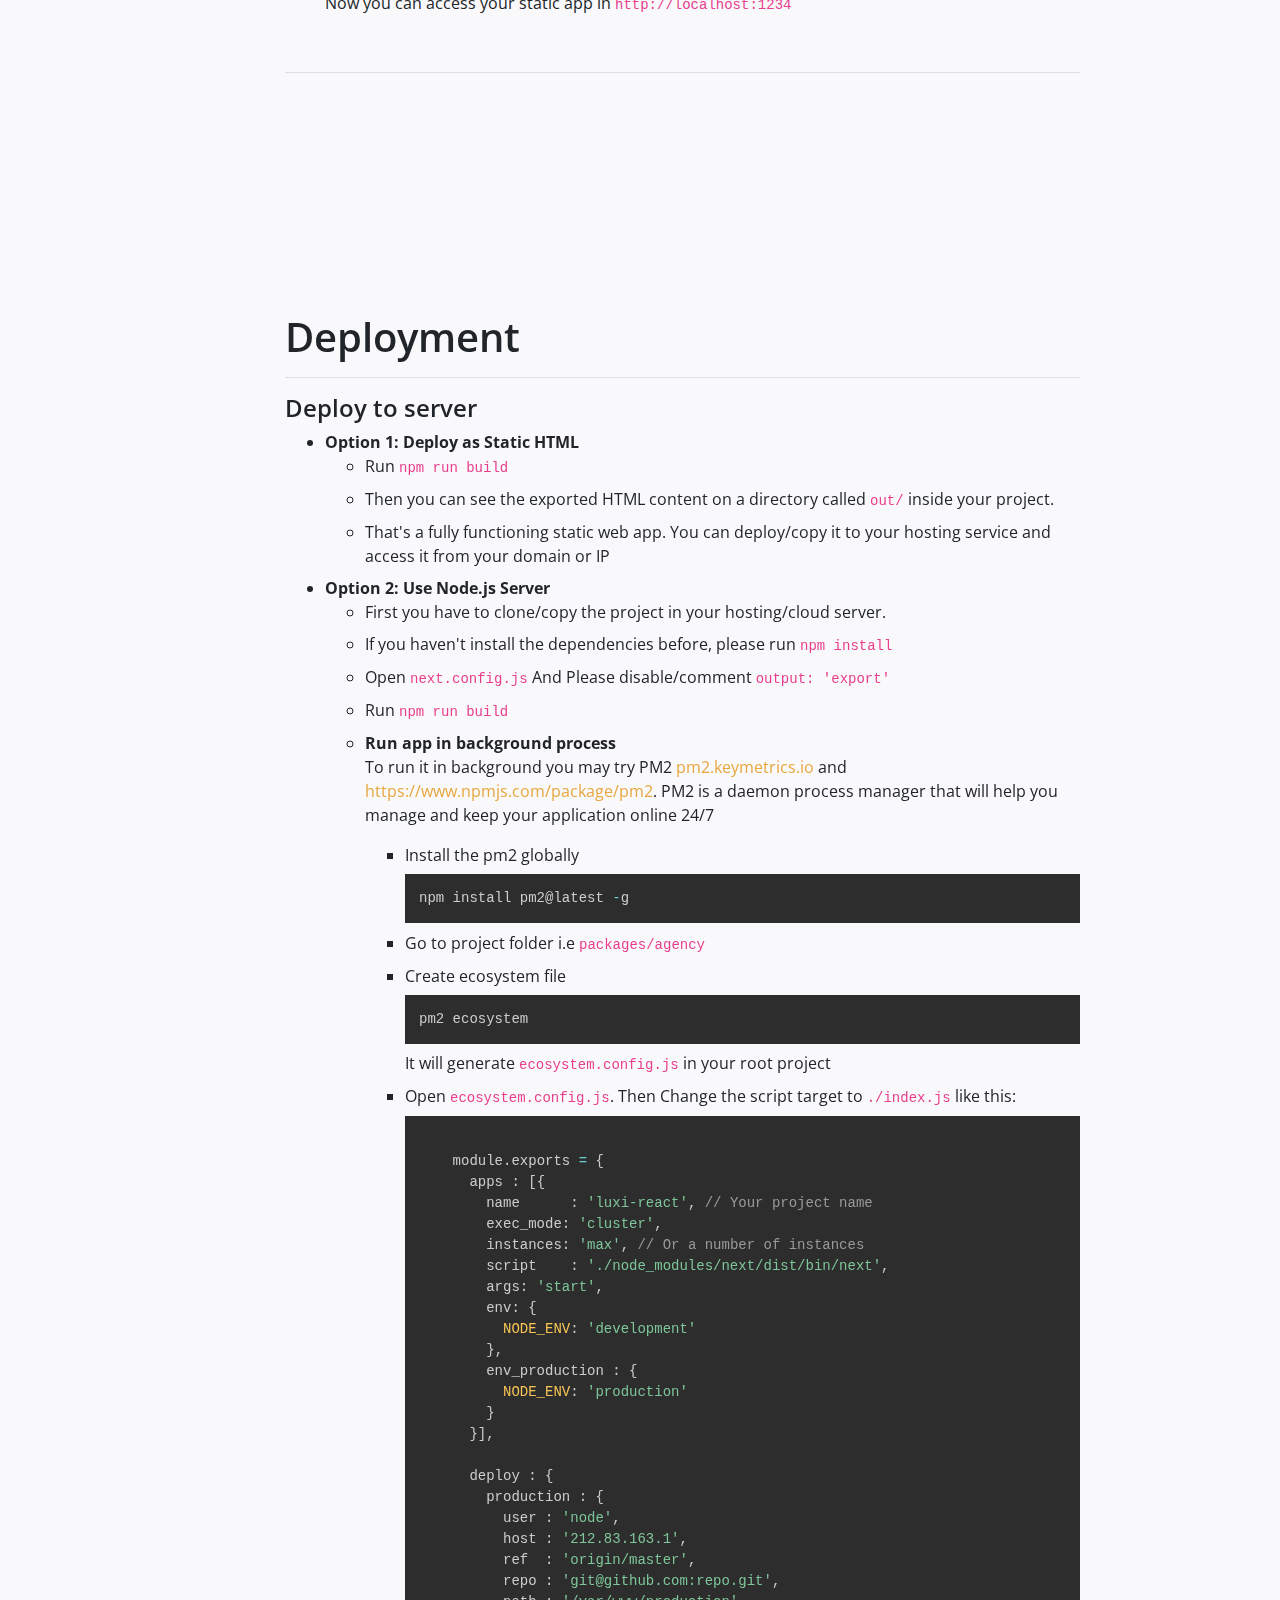
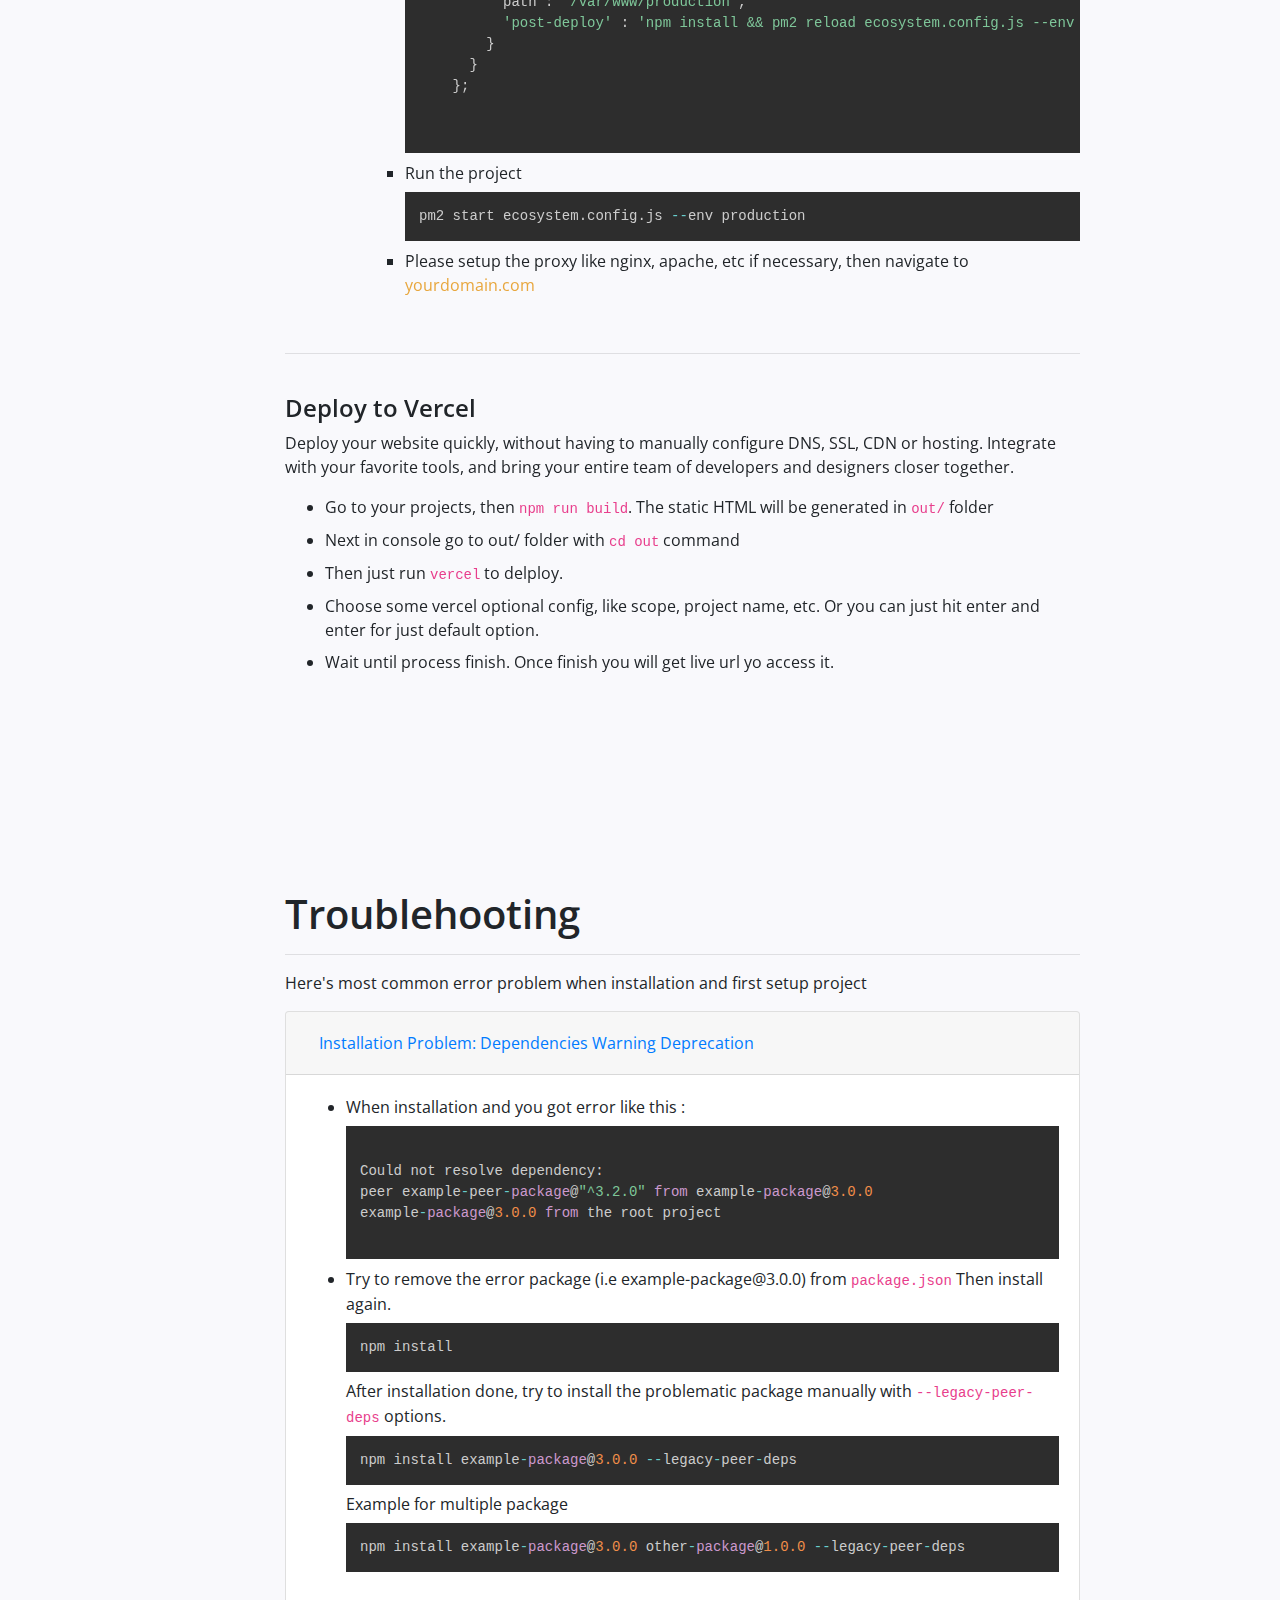
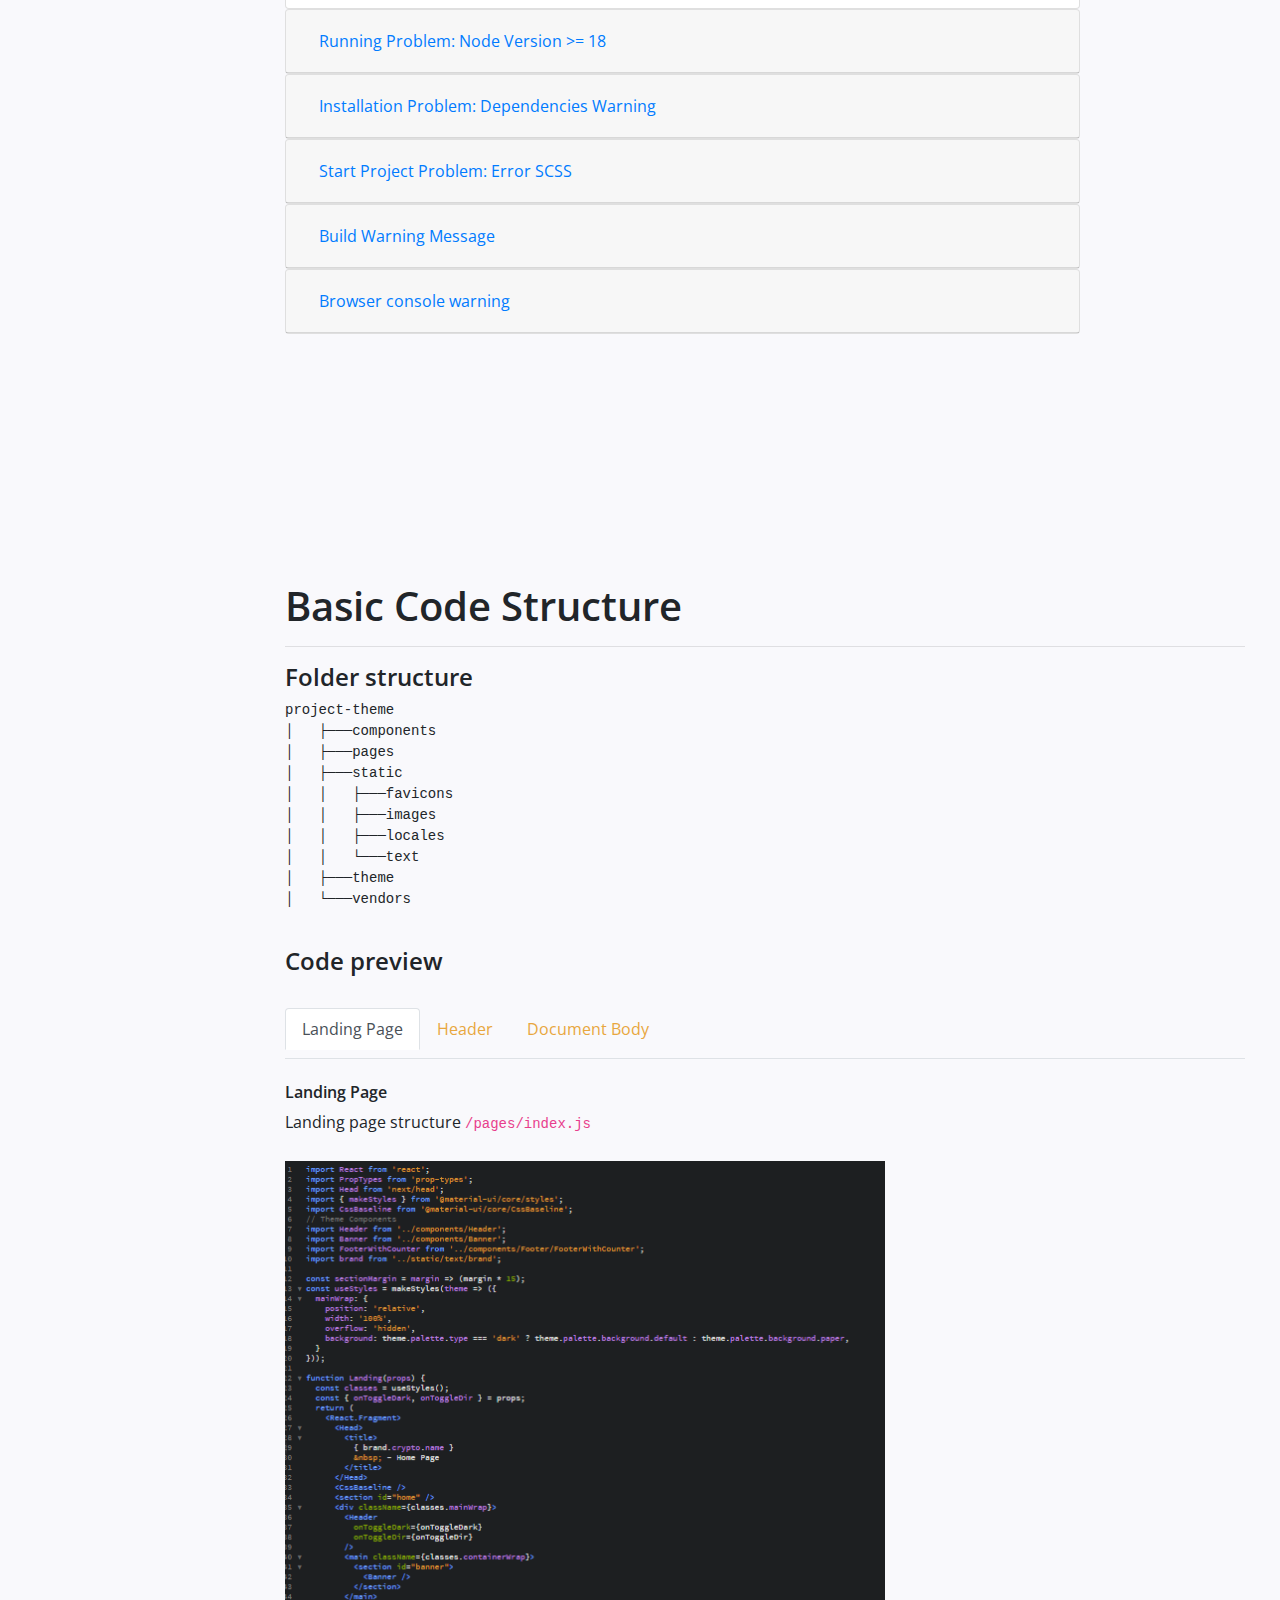
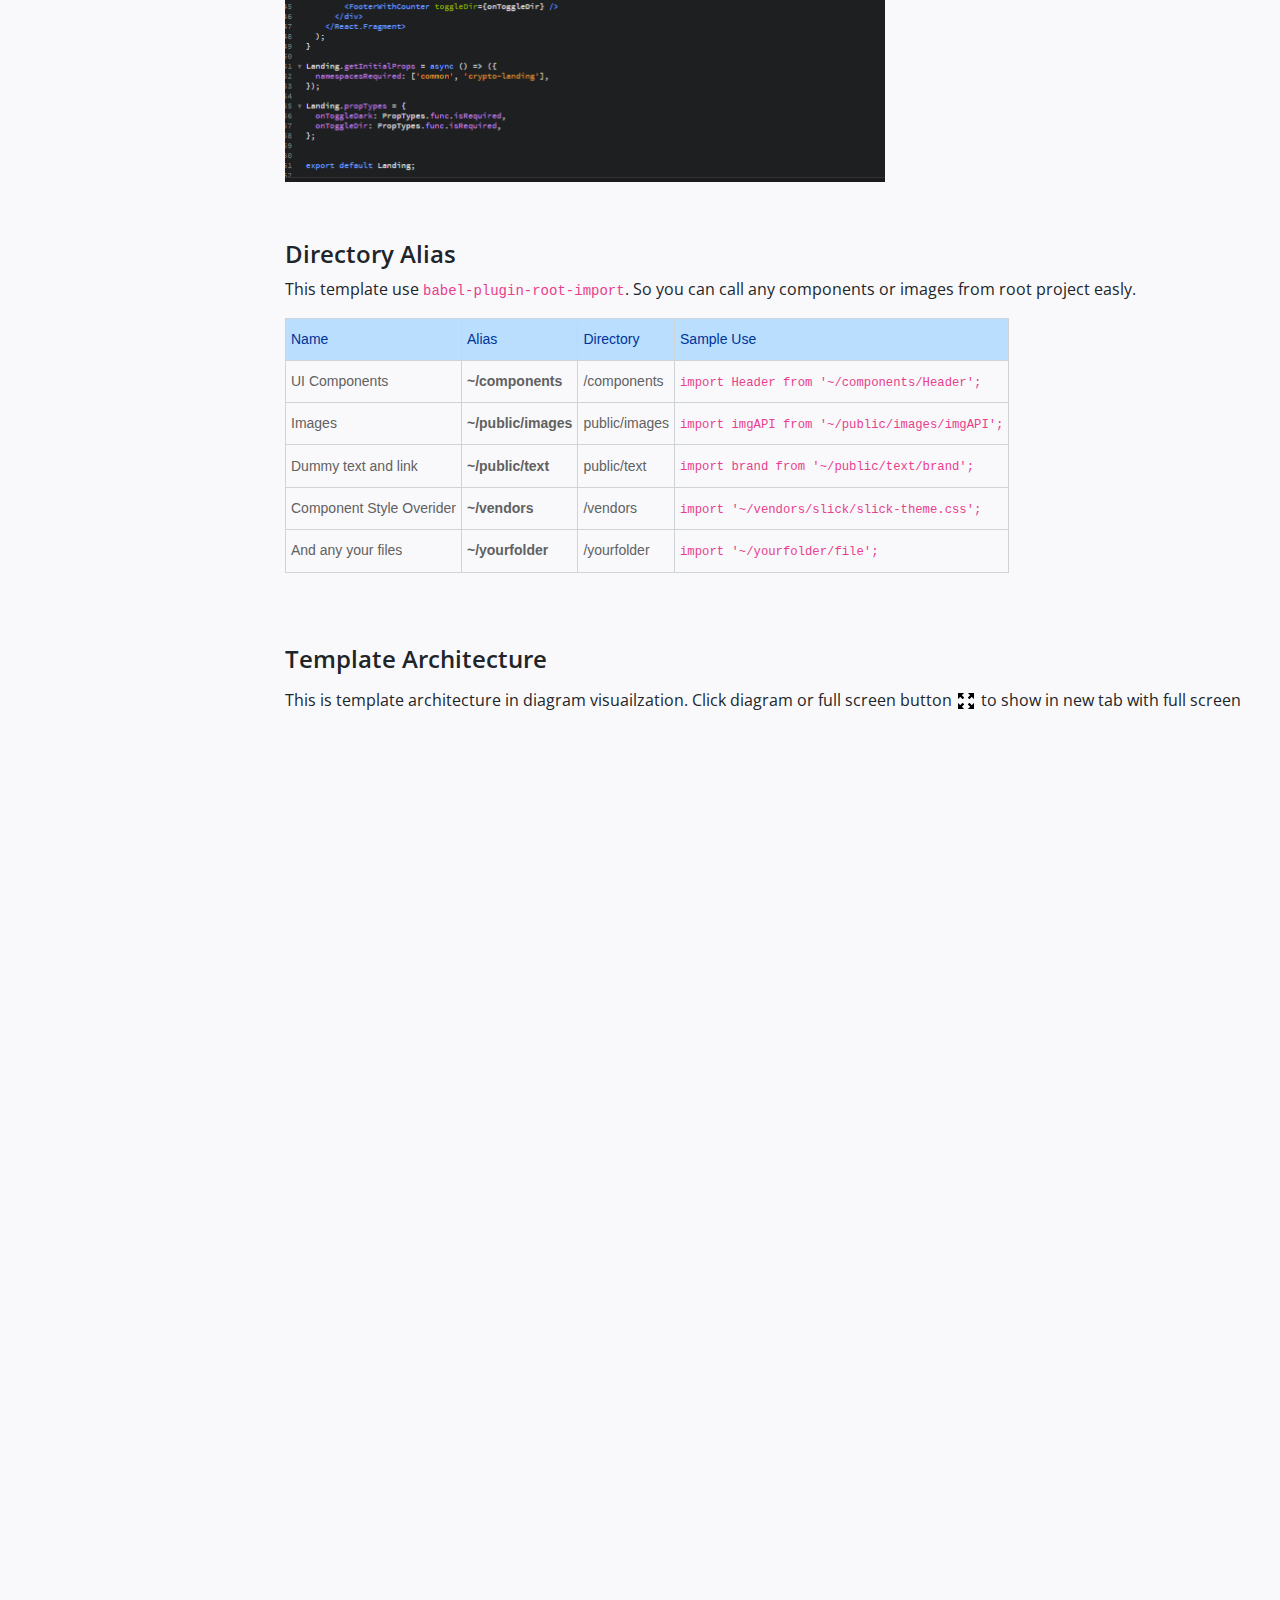
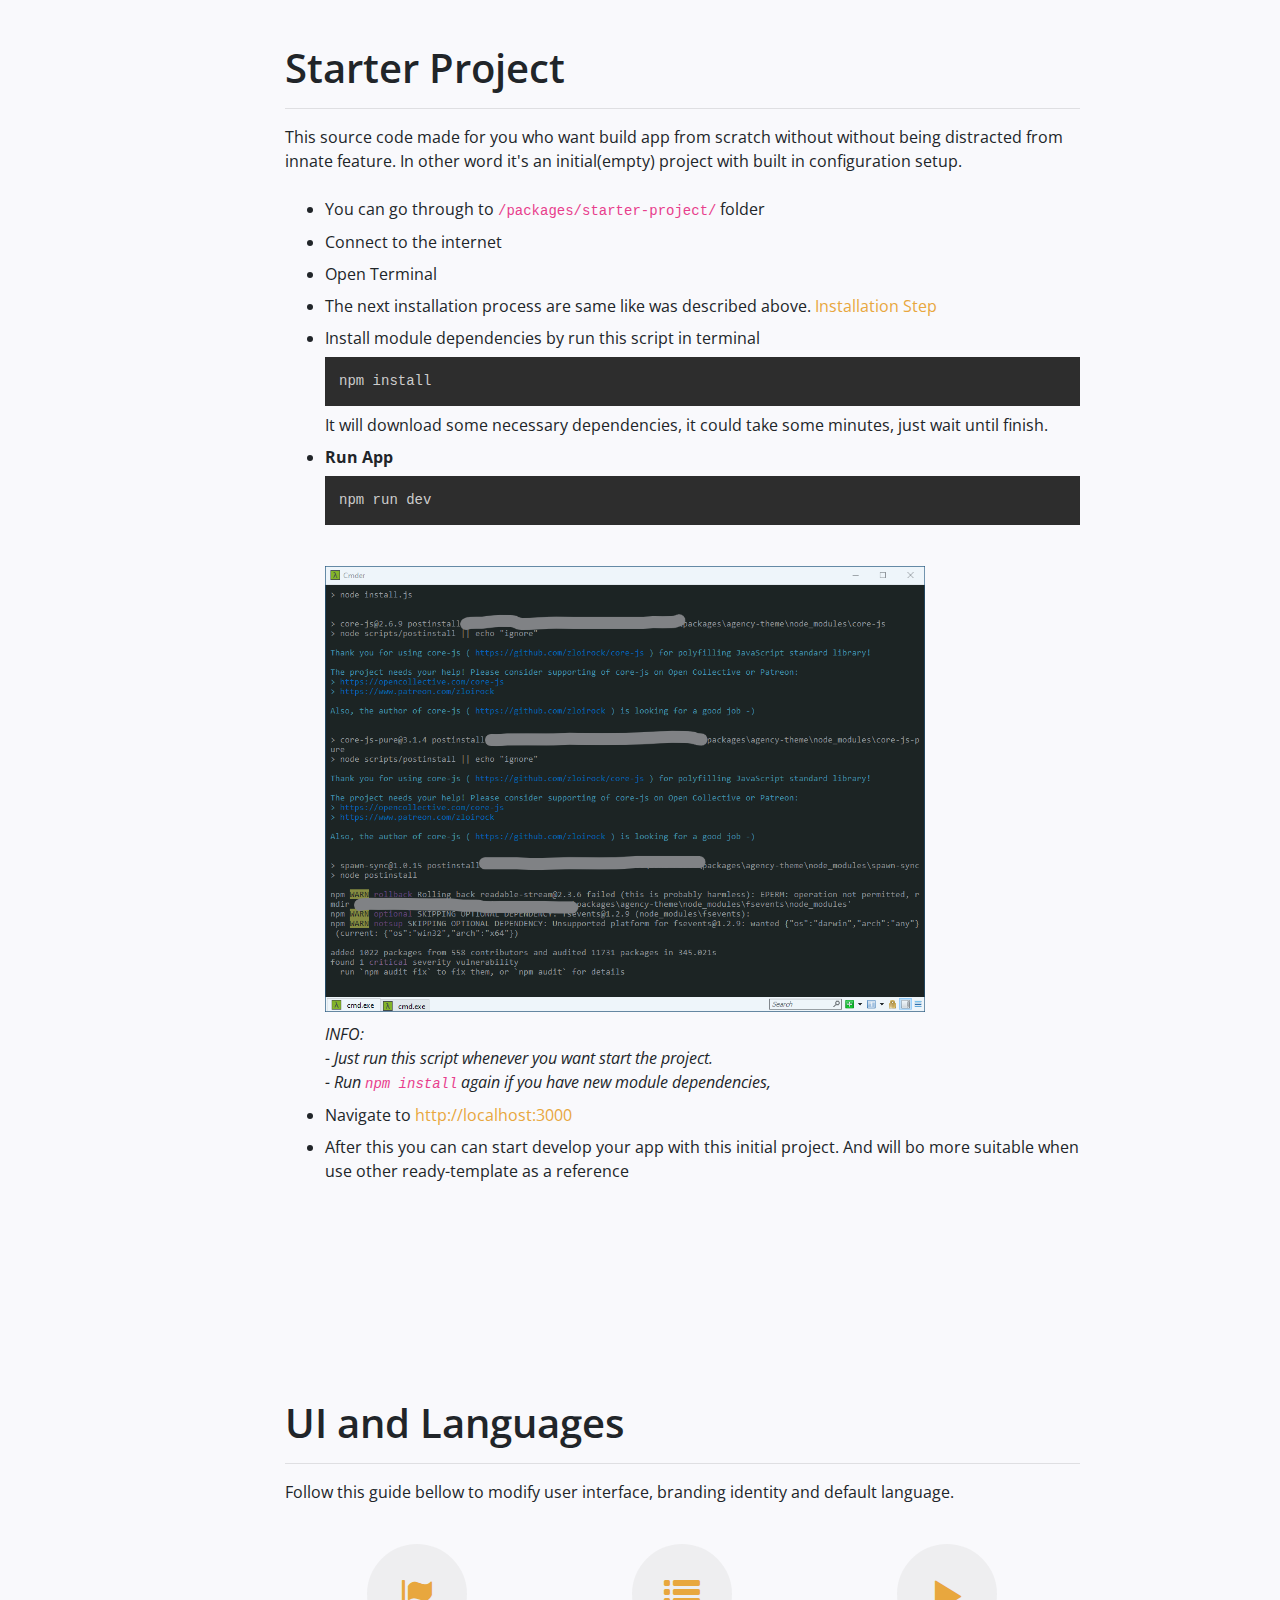
==== commit 6de4e290: "change log" ====
--- a/index.html
+++ b/index.html
@@ -115,14 +115,14 @@
                         <h1 class="title">Thank you for Purchasing </h1>
                         <br /><br />
                         <h3>Luxiren - React JS Landing Page and Portfolio Collection</h3>
-                        <h4>Version 3.4.0</h4>
+                        <h4>Version 3.4.1</h4>
                         <hr />
                         <ul>
                             <li>
                                 Created : 19 Nov 2019
                             </li>
                             <li>
-                                Latest Update : 26 Feb 2024
+                                Latest Update : 20 Nov 2024
                             </li>
                         </ul>
                     </div>
@@ -1615,6 +1615,40 @@
                             <thead>
                               <tr>
                                 <th>
+                                    <strong>Version 3.4.1 – 20 Nov, 2024</strong>
+                                </th>
+                              </tr>
+                            </thead>
+                            <tbody>
+                              <tr>
+                                <td>
+                                    Fixed: Agency Decorated Title
+                                </td>
+                              </tr>
+                              <tr>
+                                <td>
+                                    Files changes: <br />
+                                    - packages/agency-theme/components/Services/services-style.js<br />
+                                    - packages/agency-theme/components/Testimonials/testi-style.js<br />
+                                </td>
+                              </tr>
+                              <tr>
+                                <td>
+                                    Fixed: Starter Simple Routing pages structure
+                                </td>
+                              </tr>
+                              <tr>
+                                <td>
+                                    Files added: <br />
+                                    - luxiren-simple-routing/packages/starter-project/pages/ <br />
+                                </td>
+                              </tr>
+                            </tbody>
+                        </table>
+                        <table class="table table-striped log">
+                            <thead>
+                              <tr>
+                                <th>
                                     <strong>Version 3.4.0 – 26 Feb, 2023</strong>
                                 </th>
                               </tr>
